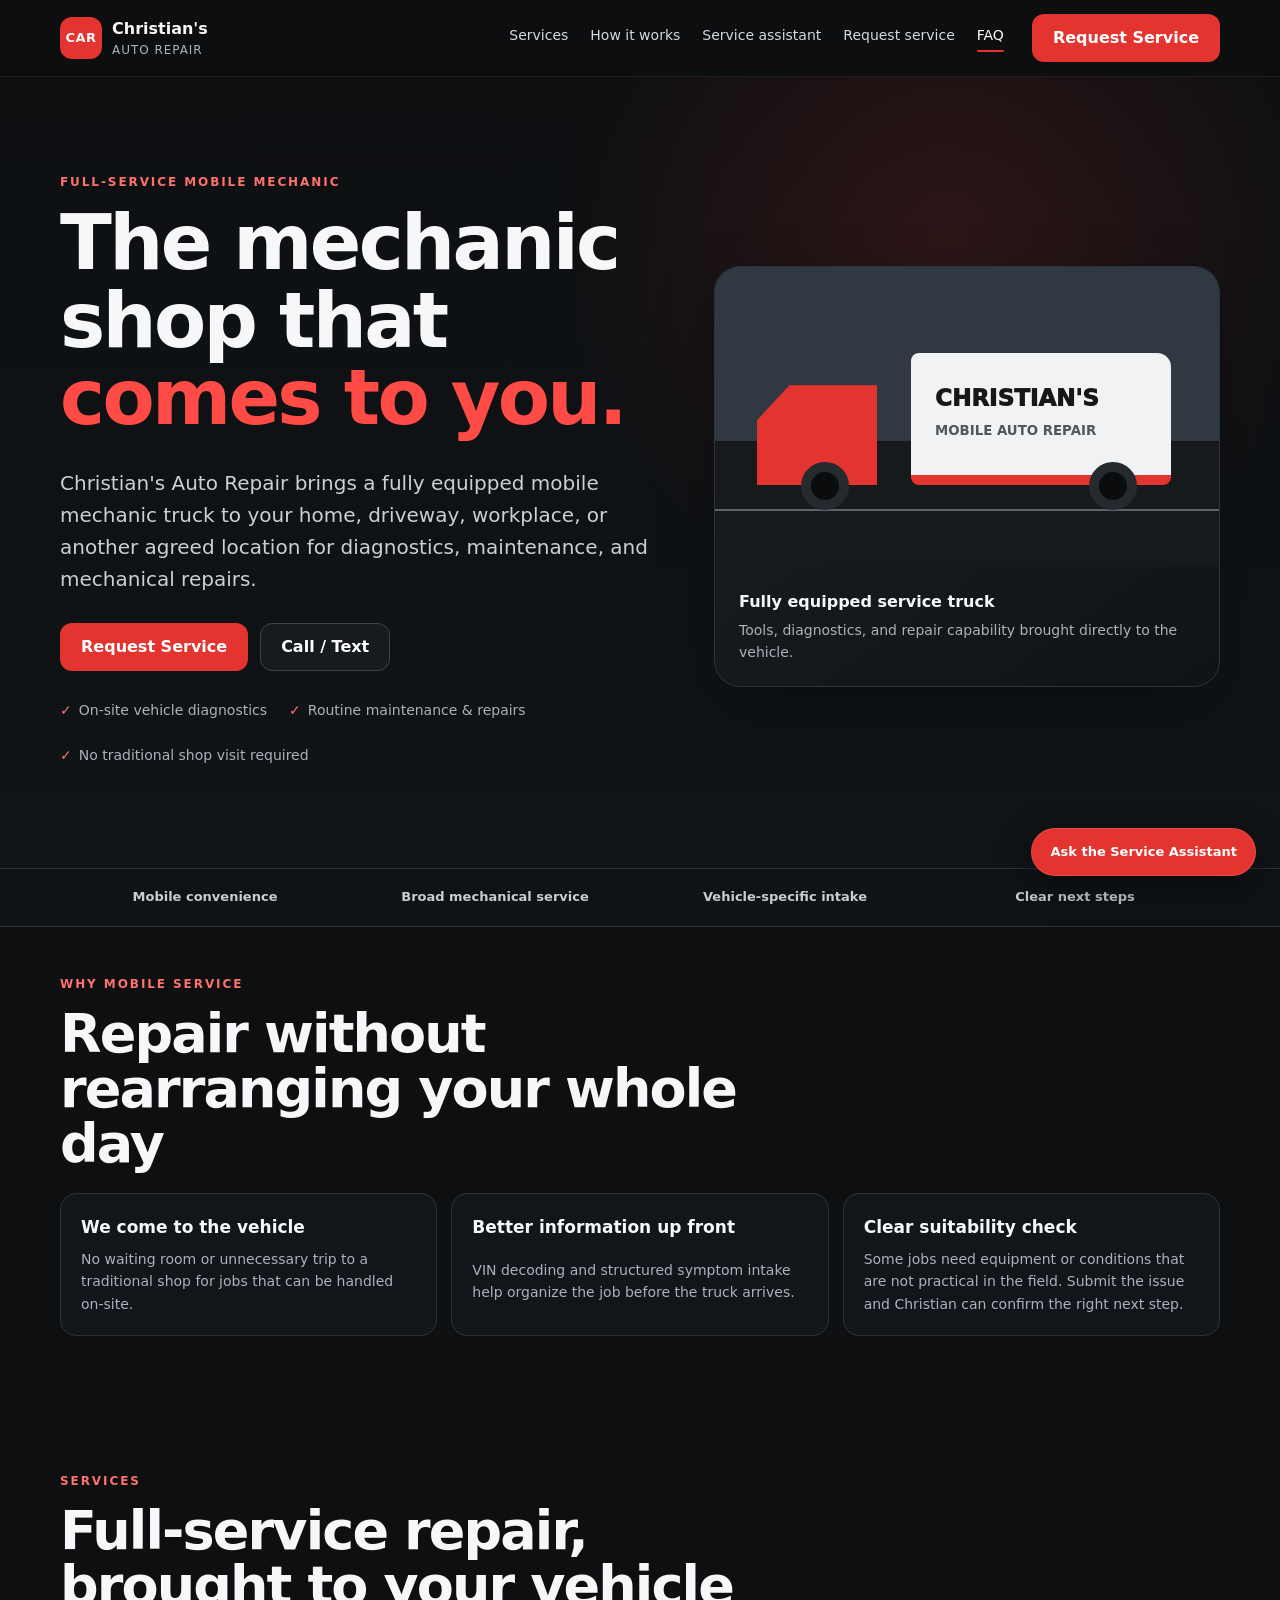
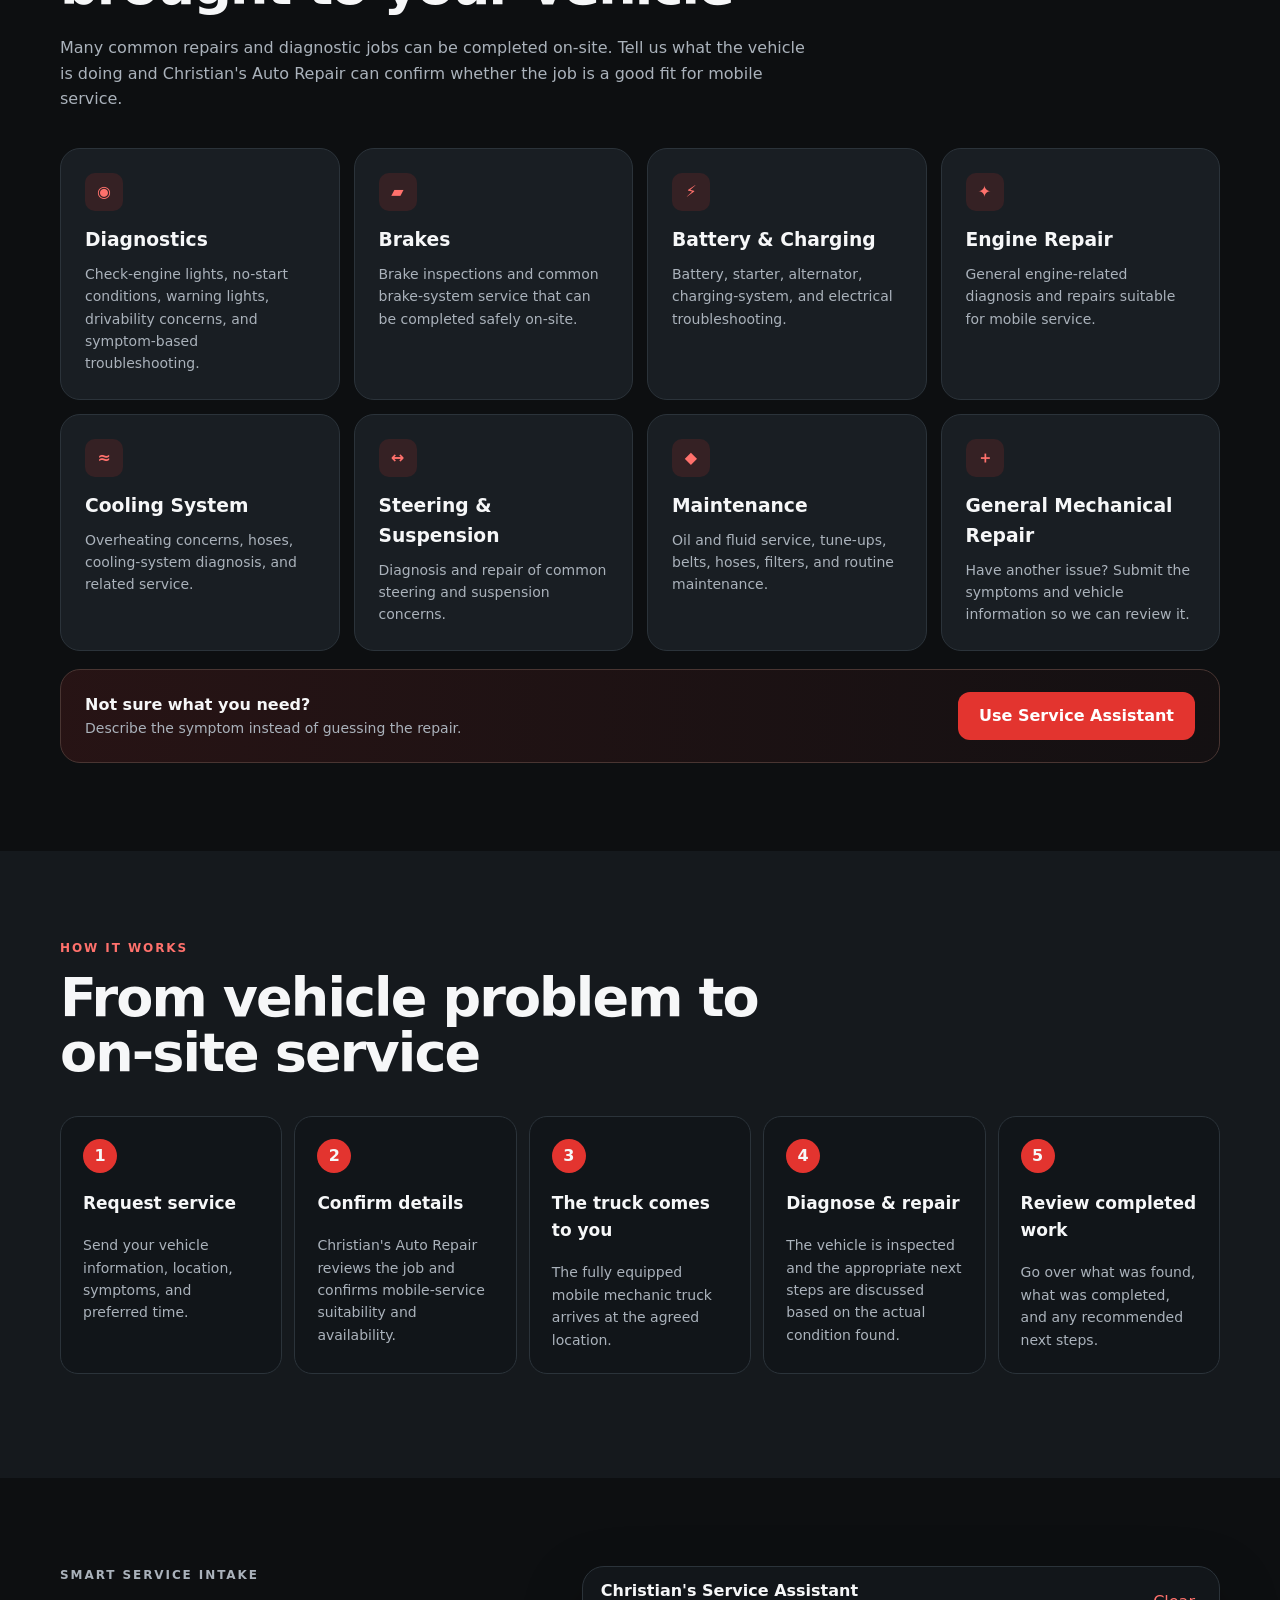
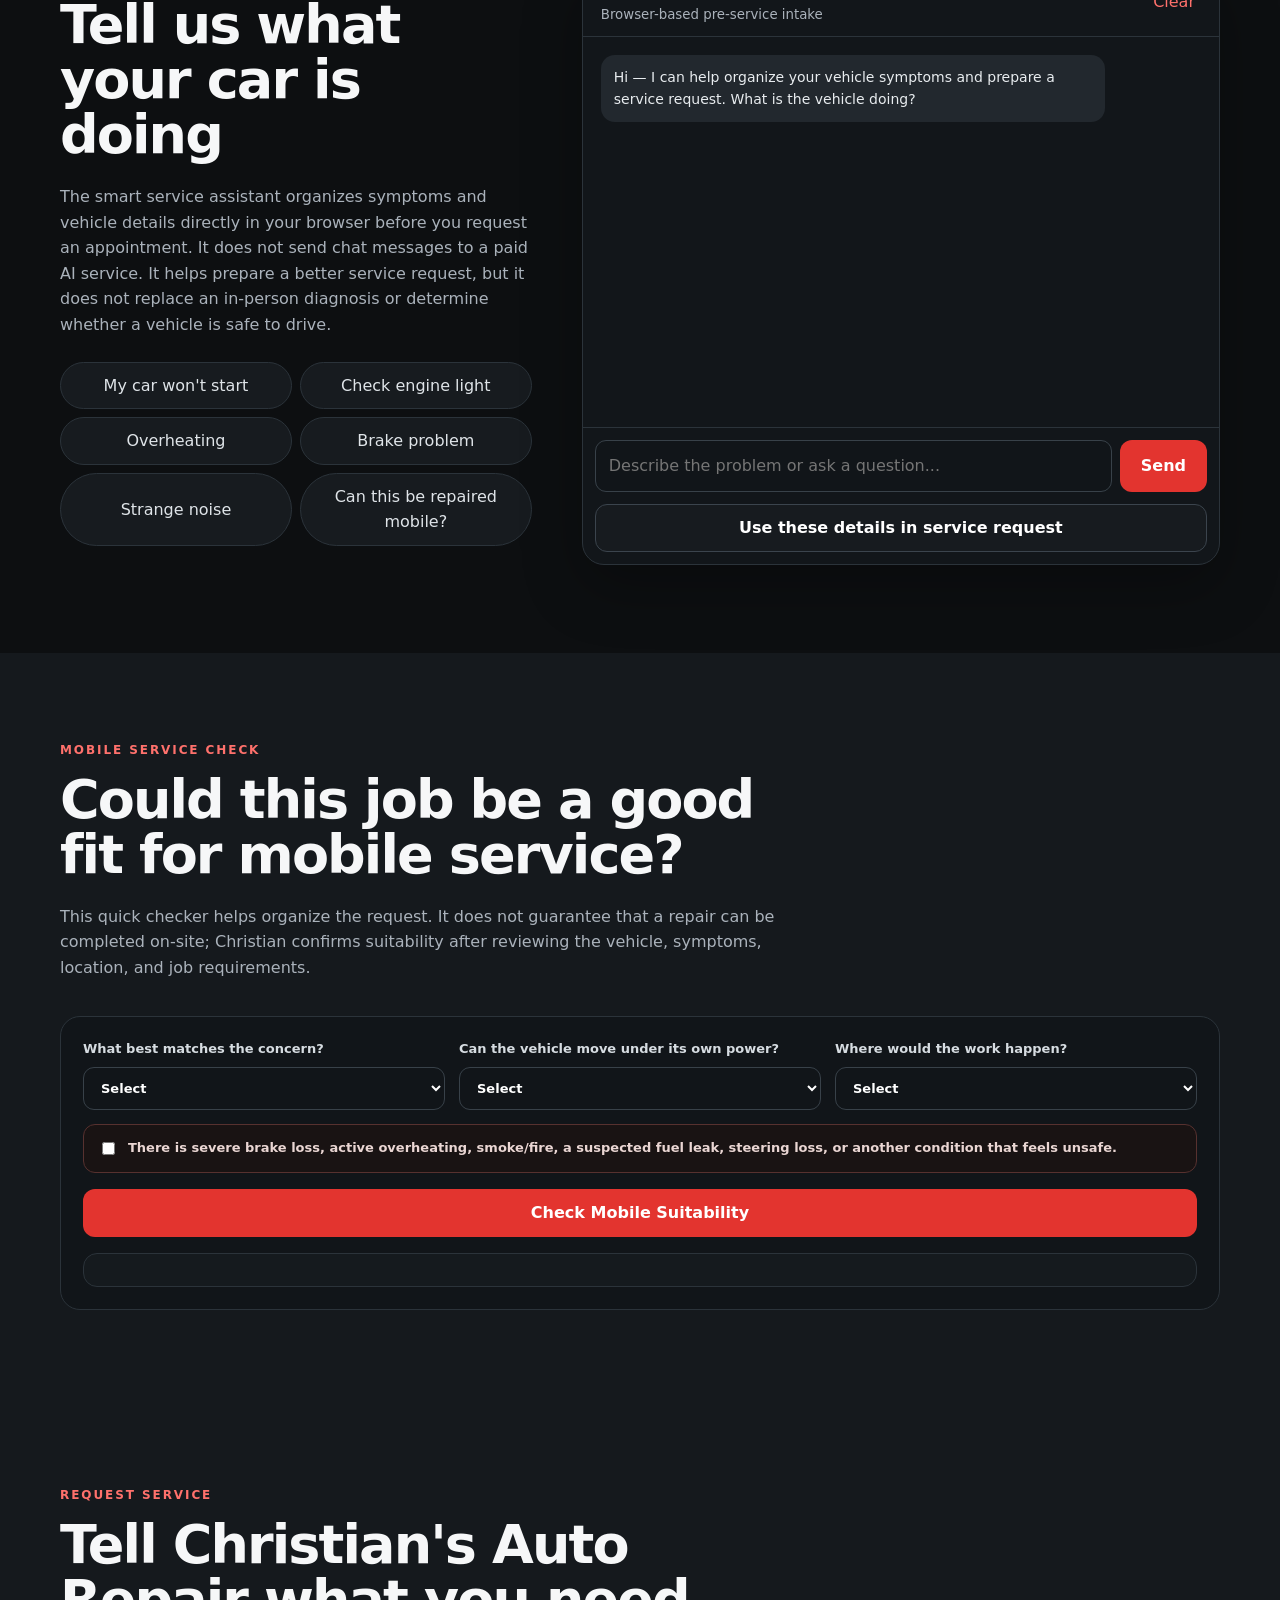
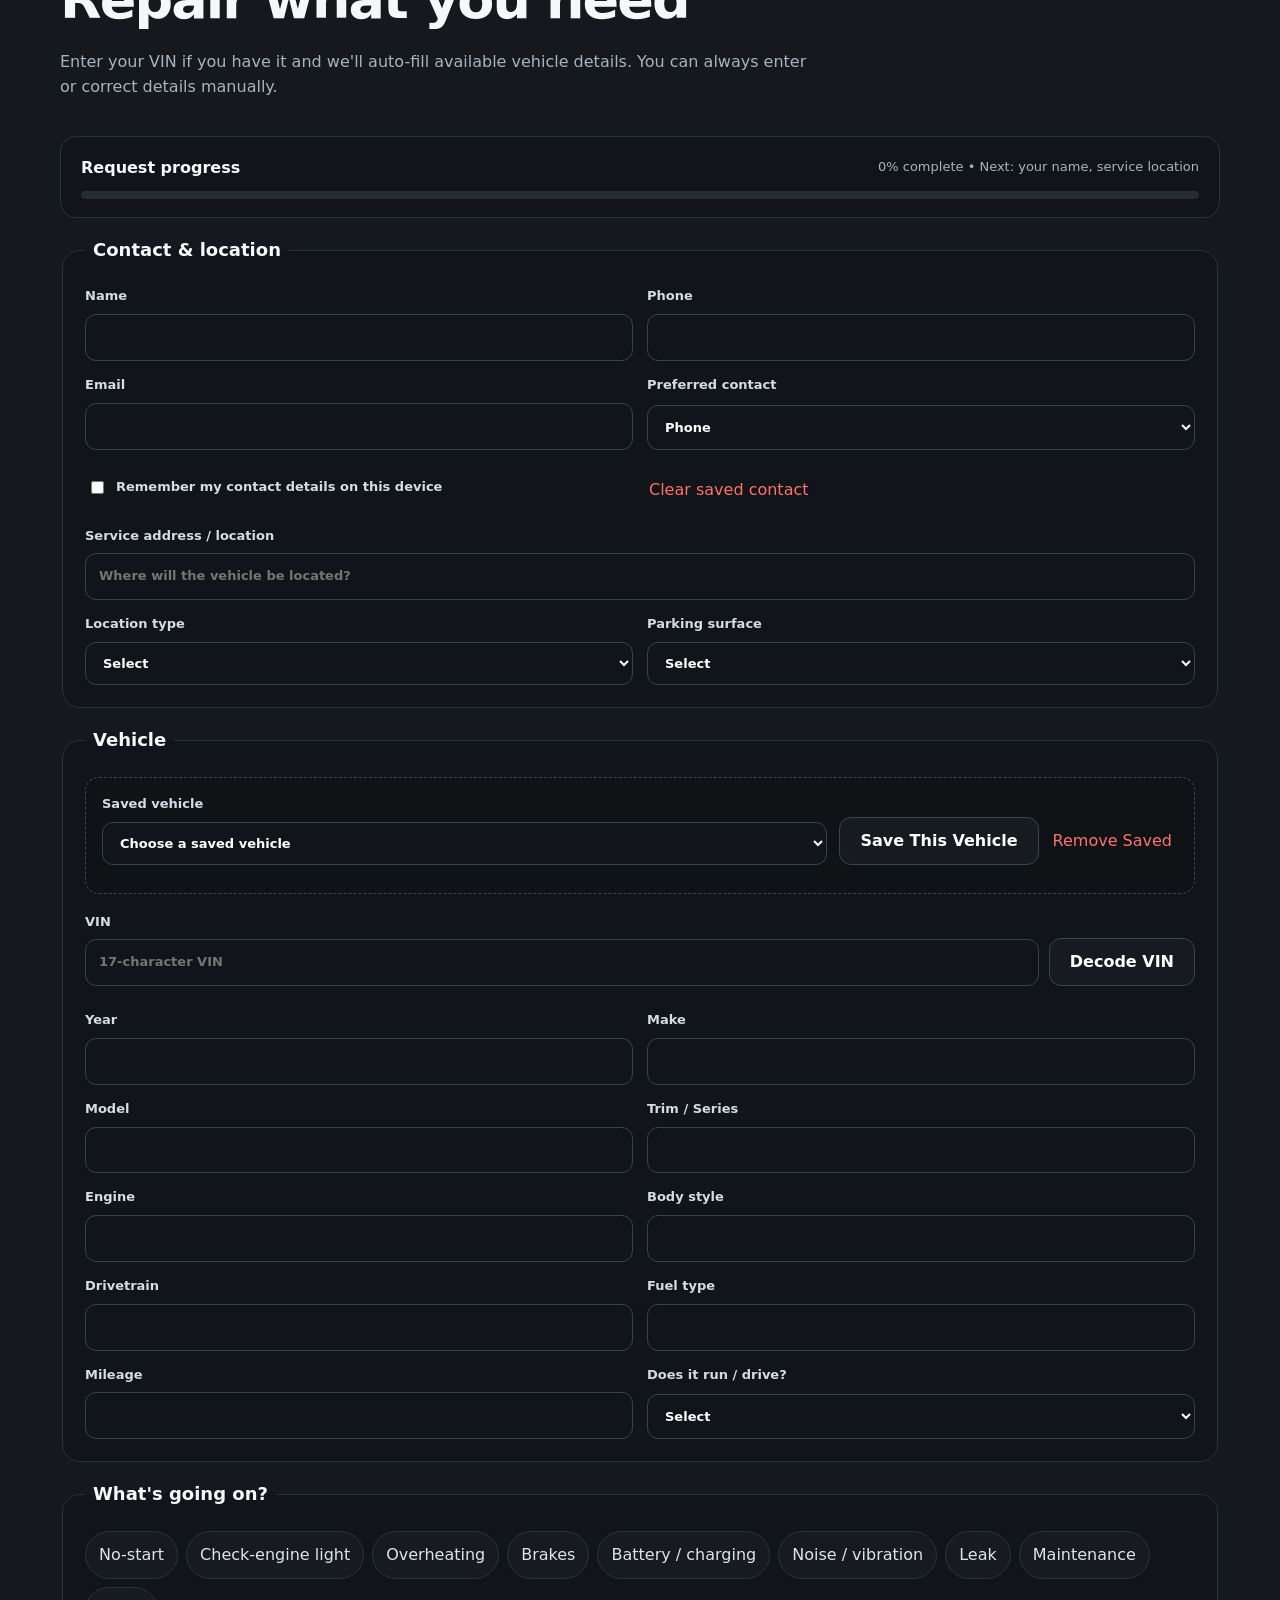
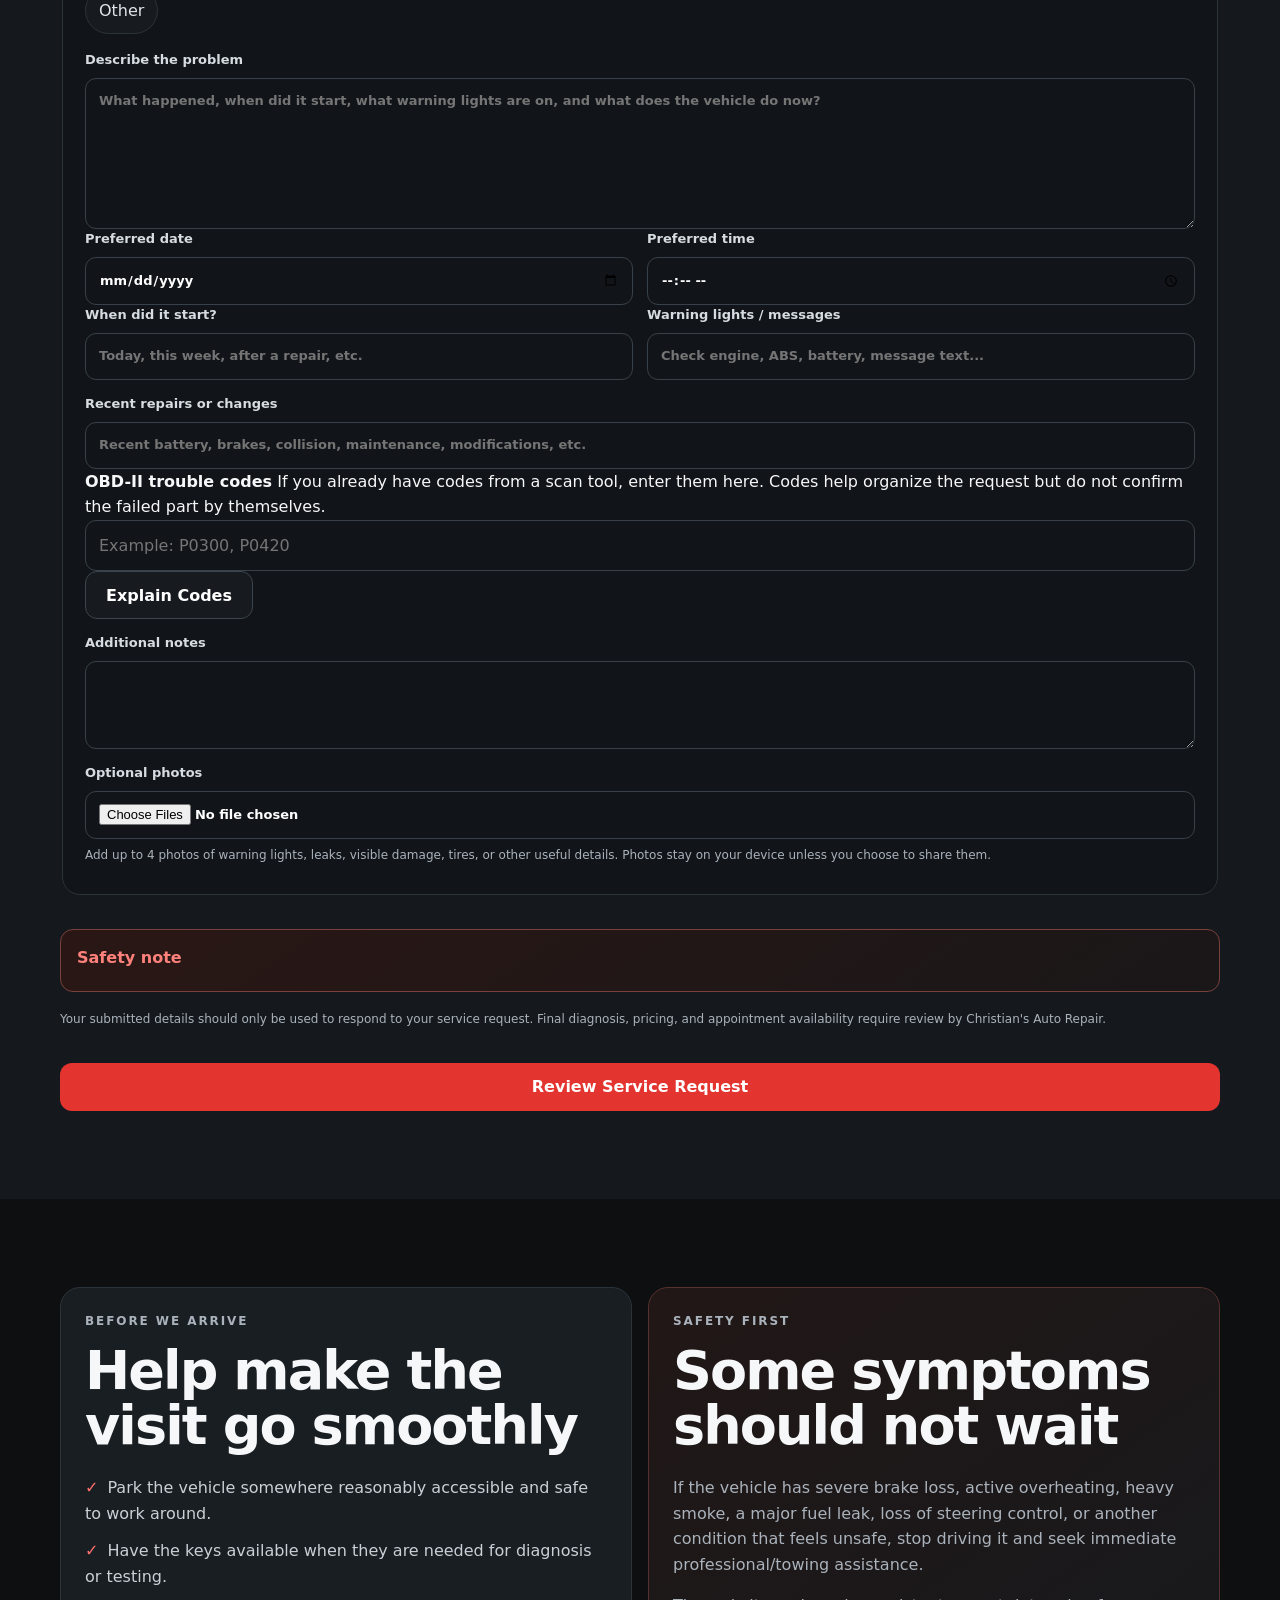
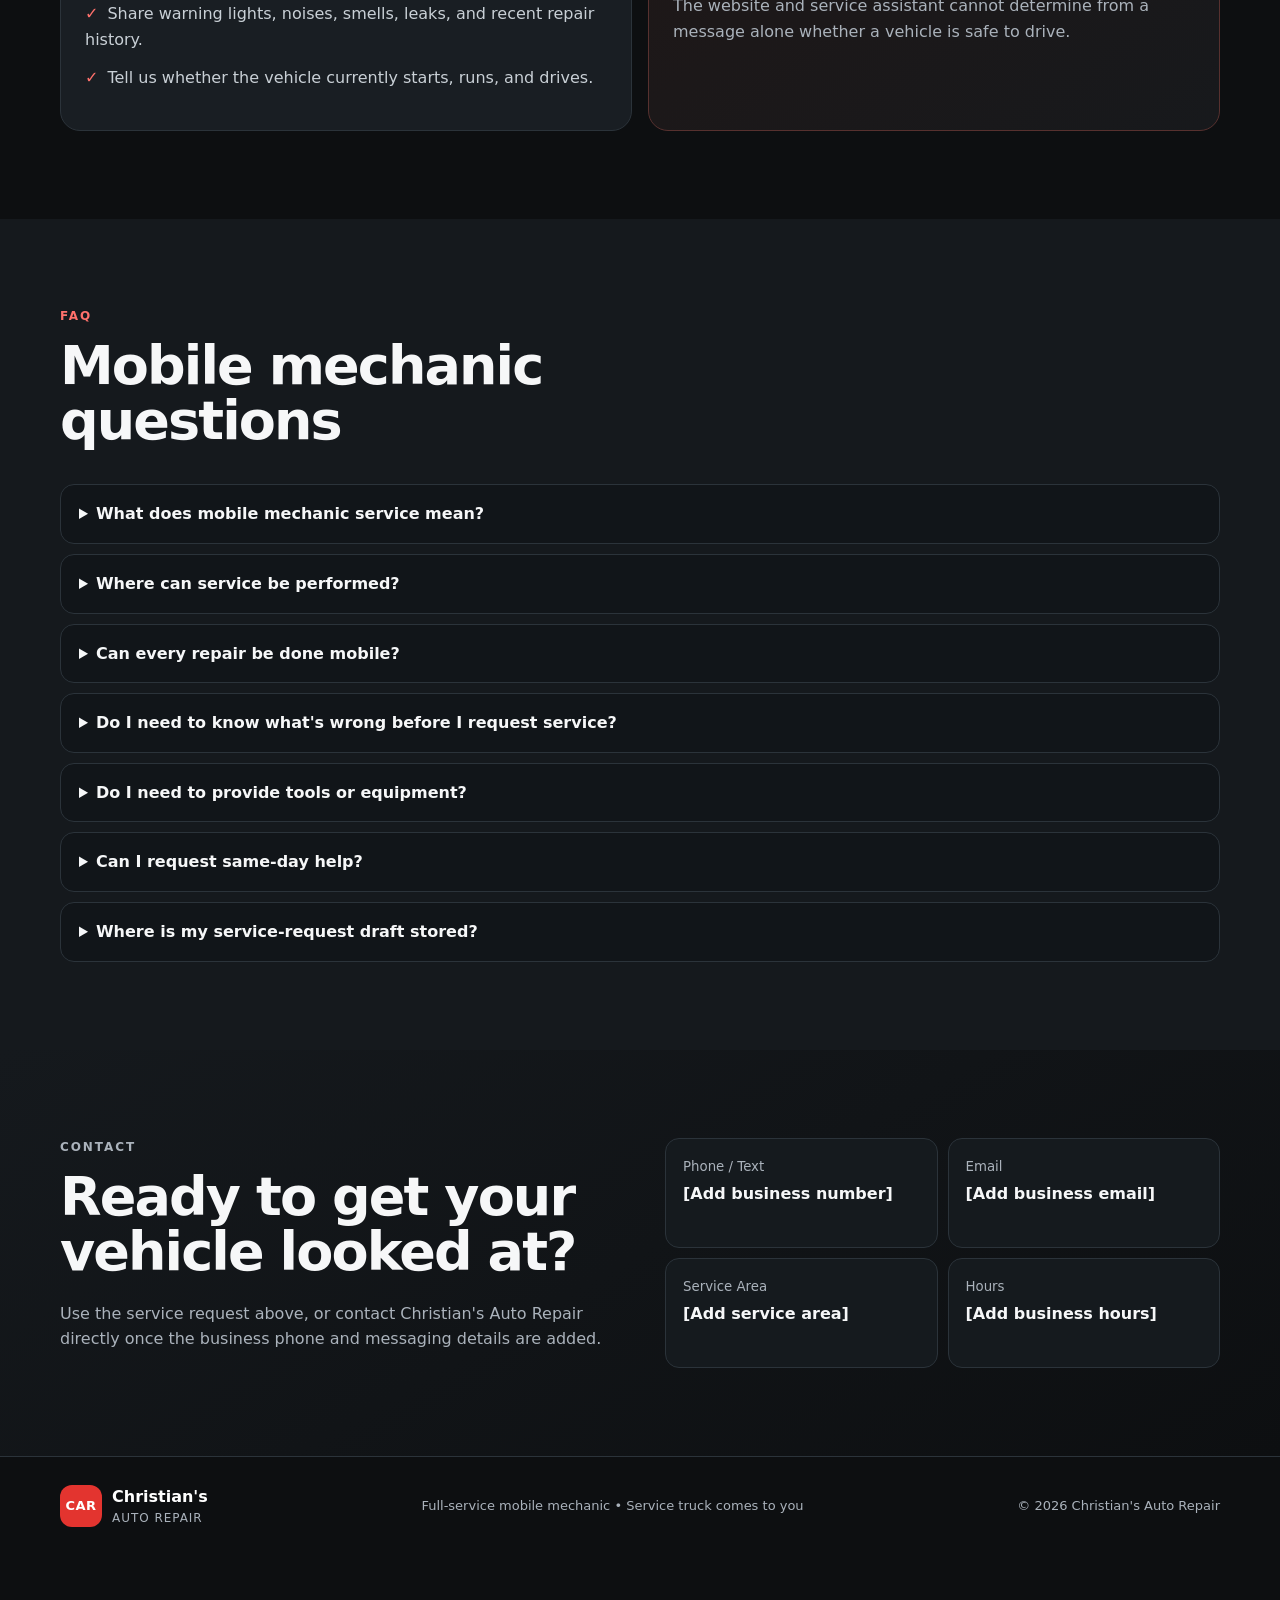
==== index.html @ dc5b9c9c "Add local OBD-II trouble-code intake helper" ====
<!doctype html>
<html lang="en">
<head>
  <meta charset="utf-8" />
  <meta name="viewport" content="width=device-width,initial-scale=1" />
  <title>Christian's Auto Repair | Full-Service Mobile Mechanic</title>
  <meta name="description" content="Christian's Auto Repair is a full-service mobile mechanic. A fully equipped service truck comes to your home, driveway, workplace, or another agreed location for diagnostics, maintenance, and repairs." />
  <meta name="theme-color" content="#111315" />
  <meta name="robots" content="index,follow,max-image-preview:large" />
  <link rel="canonical" href="https://zdaman3030.github.io/Car/" />
  <link rel="icon" href="./favicon.svg" type="image/svg+xml" />
  <link rel="manifest" href="./manifest.webmanifest" />
  <meta property="og:title" content="Christian's Auto Repair | Mobile Mechanic" />
  <meta property="og:description" content="The mechanic shop that comes to you. Mobile diagnostics, maintenance, and repair from a fully equipped service truck." />
  <meta property="og:type" content="website" />
  <meta property="og:url" content="https://zdaman3030.github.io/Car/" />
  <meta name="twitter:card" content="summary" />
  <meta name="twitter:title" content="Christian's Auto Repair | Mobile Mechanic" />
  <meta name="twitter:description" content="Mobile diagnostics, maintenance, and repair from a service truck that comes to you." />
  <link rel="stylesheet" href="./styles.css" />
  <script type="application/ld+json">
  {
    "@context": "https://schema.org",
    "@type": "AutoRepair",
    "name": "Christian's Auto Repair",
    "description": "Full-service mobile mechanic offering on-site diagnostics, maintenance, and automotive repair from a fully equipped service truck."
  }
  </script>
  <script type="application/ld+json">
  {
    "@context": "https://schema.org",
    "@type": "FAQPage",
    "mainEntity": [
      {"@type":"Question","name":"What does mobile mechanic service mean?","acceptedAnswer":{"@type":"Answer","text":"Christian's Auto Repair brings a service truck to the vehicle and performs suitable diagnostics, maintenance, and repairs on-site instead of requiring a traditional shop visit."}},
      {"@type":"Question","name":"Where can service be performed?","acceptedAnswer":{"@type":"Answer","text":"At your home, driveway, workplace, or another agreed location where the vehicle can be accessed safely and legally. Final location suitability is confirmed before service."}},
      {"@type":"Question","name":"Can every repair be done mobile?","acceptedAnswer":{"@type":"Answer","text":"Many repairs can be handled on-site, but not every job is appropriate for field service. Send the vehicle details and symptoms so Christian's Auto Repair can review the job."}},
      {"@type":"Question","name":"Do I need to know what's wrong before I request service?","acceptedAnswer":{"@type":"Answer","text":"No. Describe what the vehicle is doing, including warning lights, noises, leaks, and whether it starts or drives. Diagnosis can begin from the symptoms."}}
    ]
  }
  </script>
</head>
<body>
  <noscript><div style="padding:12px 16px;background:#3b1614;color:#fff;text-align:center;font-family:system-ui">JavaScript is disabled. You can still browse services and contact information, but VIN decoding and the service assistant require JavaScript.</div></noscript>
  <a class="skip-link" href="#main">Skip to content</a>
  <div id="offlineNotice" class="offline-notice" role="status" hidden>You’re offline. The site and saved service draft still work, but VIN lookup and external links may be unavailable.</div>

  <header class="site-header">
    <div class="wrap nav-wrap">
      <a class="brand" href="#home" aria-label="Christian's Auto Repair home">
        <span class="brand-mark">CAR</span>
        <span><strong>Christian's</strong><small>Auto Repair</small></span>
      </a>
      <button class="menu-btn" id="menuBtn" aria-expanded="false" aria-controls="siteNav">Menu</button>
      <nav id="siteNav" class="site-nav" aria-label="Primary navigation">
        <a href="#services">Services</a>
        <a href="#how">How it works</a>
        <a href="#assistant">Service assistant</a>
        <a href="#request">Request service</a>
        <a href="#faq">FAQ</a>
      </nav>
      <a class="btn btn-primary desktop-cta" href="#request">Request Service</a>
    </div>
  </header>

  <main id="main">
    <section id="home" class="hero section">
      <div class="wrap hero-grid">
        <div>
          <p class="eyebrow">FULL-SERVICE MOBILE MECHANIC</p>
          <h1>The mechanic shop that <span>comes to you.</span></h1>
          <p class="lead">Christian's Auto Repair brings a fully equipped mobile mechanic truck to your home, driveway, workplace, or another agreed location for diagnostics, maintenance, and mechanical repairs.</p>
          <div class="cta-row">
            <a class="btn btn-primary" href="#request">Request Service</a>
            <a class="btn btn-ghost contact-placeholder" href="#contact">Call / Text</a>
          </div>
          <ul class="hero-points" aria-label="Key benefits">
            <li>On-site vehicle diagnostics</li>
            <li>Routine maintenance & repairs</li>
            <li>No traditional shop visit required</li>
          </ul>
        </div>
        <div class="truck-card" role="img" aria-label="Illustration of a professional mobile mechanic service truck">
          <div class="truck-art">
            <div class="truck-cab"></div>
            <div class="truck-box"><span>CHRISTIAN'S</span><small>MOBILE AUTO REPAIR</small></div>
            <div class="wheel wheel-a"></div>
            <div class="wheel wheel-b"></div>
          </div>
          <div class="truck-card-copy">
            <strong>Fully equipped service truck</strong>
            <span>Tools, diagnostics, and repair capability brought directly to the vehicle.</span>
          </div>
        </div>
      </div>
    </section>

    <section class="trust-strip">
      <div class="wrap trust-grid">
        <span>Mobile convenience</span>
        <span>Broad mechanical service</span>
        <span>Vehicle-specific intake</span>
        <span>Clear next steps</span>
      </div>
    </section>

    <section id="why-mobile" class="section section-compact">
      <div class="wrap">
        <div class="section-head compact-head">
          <p class="eyebrow">WHY MOBILE SERVICE</p>
          <h2>Repair without rearranging your whole day</h2>
        </div>
        <div class="benefit-grid">
          <article class="mini-card"><strong>We come to the vehicle</strong><span>No waiting room or unnecessary trip to a traditional shop for jobs that can be handled on-site.</span></article>
          <article class="mini-card"><strong>Better information up front</strong><span>VIN decoding and structured symptom intake help organize the job before the truck arrives.</span></article>
          <article class="mini-card"><strong>Clear suitability check</strong><span>Some jobs need equipment or conditions that are not practical in the field. Submit the issue and Christian can confirm the right next step.</span></article>
        </div>
      </div>
    </section>

    <section id="services" class="section">
      <div class="wrap">
        <div class="section-head">
          <p class="eyebrow">SERVICES</p>
          <h2>Full-service repair, brought to your vehicle</h2>
          <p>Many common repairs and diagnostic jobs can be completed on-site. Tell us what the vehicle is doing and Christian's Auto Repair can confirm whether the job is a good fit for mobile service.</p>
        </div>
        <div class="cards services-grid">
          <article class="card"><span class="icon">◉</span><h3>Diagnostics</h3><p>Check-engine lights, no-start conditions, warning lights, drivability concerns, and symptom-based troubleshooting.</p></article>
          <article class="card"><span class="icon">▰</span><h3>Brakes</h3><p>Brake inspections and common brake-system service that can be completed safely on-site.</p></article>
          <article class="card"><span class="icon">⚡</span><h3>Battery & Charging</h3><p>Battery, starter, alternator, charging-system, and electrical troubleshooting.</p></article>
          <article class="card"><span class="icon">✦</span><h3>Engine Repair</h3><p>General engine-related diagnosis and repairs suitable for mobile service.</p></article>
          <article class="card"><span class="icon">≈</span><h3>Cooling System</h3><p>Overheating concerns, hoses, cooling-system diagnosis, and related service.</p></article>
          <article class="card"><span class="icon">↔</span><h3>Steering & Suspension</h3><p>Diagnosis and repair of common steering and suspension concerns.</p></article>
          <article class="card"><span class="icon">◆</span><h3>Maintenance</h3><p>Oil and fluid service, tune-ups, belts, hoses, filters, and routine maintenance.</p></article>
          <article class="card"><span class="icon">＋</span><h3>General Mechanical Repair</h3><p>Have another issue? Submit the symptoms and vehicle information so we can review it.</p></article>
        </div>
        <div class="callout">
          <div><strong>Not sure what you need?</strong><span>Describe the symptom instead of guessing the repair.</span></div>
          <a class="btn btn-primary" href="#assistant">Use Service Assistant</a>
        </div>
      </div>
    </section>

    <section id="how" class="section section-alt">
      <div class="wrap">
        <div class="section-head">
          <p class="eyebrow">HOW IT WORKS</p>
          <h2>From vehicle problem to on-site service</h2>
        </div>
        <ol class="timeline">
          <li><span>1</span><div><h3>Request service</h3><p>Send your vehicle information, location, symptoms, and preferred time.</p></div></li>
          <li><span>2</span><div><h3>Confirm details</h3><p>Christian's Auto Repair reviews the job and confirms mobile-service suitability and availability.</p></div></li>
          <li><span>3</span><div><h3>The truck comes to you</h3><p>The fully equipped mobile mechanic truck arrives at the agreed location.</p></div></li>
          <li><span>4</span><div><h3>Diagnose & repair</h3><p>The vehicle is inspected and the appropriate next steps are discussed based on the actual condition found.</p></div></li>
          <li><span>5</span><div><h3>Review completed work</h3><p>Go over what was found, what was completed, and any recommended next steps.</p></div></li>
        </ol>
      </div>
    </section>

    <section id="assistant" class="section">
      <div class="wrap assistant-grid">
        <div>
          <p class="eyebrow">SMART SERVICE INTAKE</p>
          <h2>Tell us what your car is doing</h2>
          <p>The smart service assistant organizes symptoms and vehicle details directly in your browser before you request an appointment. It does not send chat messages to a paid AI service. It helps prepare a better service request, but it does not replace an in-person diagnosis or determine whether a vehicle is safe to drive.</p>
          <div class="starter-grid" id="starterGrid">
            <button data-prompt="My car won't start">My car won't start</button>
            <button data-prompt="My check engine light is on">Check engine light</button>
            <button data-prompt="My car is overheating">Overheating</button>
            <button data-prompt="I have a brake problem">Brake problem</button>
            <button data-prompt="I hear a strange noise">Strange noise</button>
            <button data-prompt="Can this repair be done mobile?">Can this be repaired mobile?</button>
          </div>
        </div>
        <div class="chat-card" aria-label="Service assistant">
          <div class="chat-head">
            <div><strong>Christian's Service Assistant</strong><small>Browser-based pre-service intake</small></div>
            <button id="clearChat" class="link-btn">Clear</button>
          </div>
          <div id="chatLog" class="chat-log" aria-live="polite"></div>
          <form id="chatForm" class="chat-form">
            <label class="sr-only" for="chatInput">Your question</label>
            <input id="chatInput" autocomplete="off" placeholder="Describe the problem or ask a question..." />
            <button class="btn btn-primary" type="submit">Send</button>
          </form>
          <div class="chat-actions">
            <button id="sendToRequest" class="btn btn-ghost" type="button">Use these details in service request</button>
          </div>
        </div>
      </div>
    </section>

    <section id="mobileCheck" class="section section-alt">
      <div class="wrap">
        <div class="section-head">
          <p class="eyebrow">MOBILE SERVICE CHECK</p>
          <h2>Could this job be a good fit for mobile service?</h2>
          <p>This quick checker helps organize the request. It does not guarantee that a repair can be completed on-site; Christian confirms suitability after reviewing the vehicle, symptoms, location, and job requirements.</p>
        </div>
        <div class="mobile-checker">
          <div class="checker-grid">
            <label>What best matches the concern?
              <select id="checkerCategory">
                <option value="">Select</option>
                <option>Diagnostics</option>
                <option>No-start</option>
                <option>Check-engine light</option>
                <option>Battery / charging</option>
                <option>Brakes</option>
                <option>Overheating</option>
                <option>Electrical</option>
                <option>Steering / suspension</option>
                <option>Maintenance</option>
                <option>Leak</option>
                <option>Noise / vibration</option>
                <option>Heating / A/C</option>
                <option>Exhaust</option>
                <option>Tire / wheel</option>
                <option>Other</option>
              </select>
            </label>
            <label>Can the vehicle move under its own power?
              <select id="checkerDrivability">
                <option value="">Select</option>
                <option>Runs and drives</option>
                <option>Runs but should not be driven</option>
                <option>Starts but does not drive</option>
                <option>Does not start</option>
                <option>Unsure</option>
              </select>
            </label>
            <label>Where would the work happen?
              <select id="checkerSurface">
                <option value="">Select</option>
                <option>Concrete</option>
                <option>Asphalt</option>
                <option>Gravel</option>
                <option>Other / unsure</option>
              </select>
            </label>
            <label class="checker-danger"><input id="checkerDanger" type="checkbox" /> There is severe brake loss, active overheating, smoke/fire, a suspected fuel leak, steering loss, or another condition that feels unsafe.</label>
          </div>
          <button id="runMobileCheck" class="btn btn-primary" type="button">Check Mobile Suitability</button>
          <div id="mobileCheckResult" class="checker-result" aria-live="polite" hidden></div>
        </div>
      </div>
    </section>

    <section id="request" class="section section-alt">
      <div class="wrap">
        <div class="section-head">
          <p class="eyebrow">REQUEST SERVICE</p>
          <h2>Tell Christian's Auto Repair what you need</h2>
          <p>Enter your VIN if you have it and we'll auto-fill available vehicle details. You can always enter or correct details manually.</p>
        </div>

        <div class="form-progress" aria-label="Service request completion">
          <div class="form-progress-copy"><strong>Request progress</strong><span id="formProgressText">Start with your contact and vehicle details.</span></div>
          <div class="progress-track" aria-hidden="true"><span id="formProgressBar"></span></div>
        </div>
        <form id="serviceForm" class="service-form" novalidate>
          <fieldset>
            <legend>Contact & location</legend>
            <div class="form-grid">
              <label>Name <input name="name" required autocomplete="name" /></label>
              <label>Phone <input name="phone" type="tel" autocomplete="tel" /></label>
              <label>Email <input name="email" type="email" autocomplete="email" /></label>
              <label>Preferred contact
                <select name="contactPreference"><option>Phone</option><option>Text</option><option>Email</option></select>
              </label>
              <label class="remember-row"><input id="rememberContact" type="checkbox" /> Remember my contact details on this device</label>
              <button id="clearSavedContact" class="link-btn saved-contact-clear" type="button">Clear saved contact</button>
              <label class="full">Service address / location <input name="location" required autocomplete="street-address" placeholder="Where will the vehicle be located?" /></label>
              <label>Location type
                <select name="locationType">
                  <option value="">Select</option>
                  <option>Home / driveway</option>
                  <option>Workplace / private lot</option>
                  <option>Private parking area</option>
                  <option>Other agreed location</option>
                </select>
              </label>
              <label>Parking surface
                <select name="parkingSurface">
                  <option value="">Select</option>
                  <option>Concrete</option>
                  <option>Asphalt</option>
                  <option>Gravel</option>
                  <option>Other / unsure</option>
                </select>
              </label>
            </div>
          </fieldset>

          <fieldset>
            <legend>Vehicle</legend>
            <div class="saved-vehicle-bar">
              <label>Saved vehicle
                <select id="savedVehicleSelect"><option value="">Choose a saved vehicle</option></select>
              </label>
              <div class="saved-vehicle-actions">
                <button id="saveVehicle" class="btn btn-ghost" type="button">Save This Vehicle</button>
                <button id="removeVehicle" class="link-btn" type="button">Remove Saved</button>
              </div>
              <span id="savedVehicleStatus" class="status" aria-live="polite"></span>
            </div>
            <div class="vin-row">
              <label>VIN <input id="vin" name="vin" maxlength="17" autocapitalize="characters" placeholder="17-character VIN" /></label>
              <button id="decodeVin" class="btn btn-ghost" type="button">Decode VIN</button>
              <span id="vinStatus" class="status" aria-live="polite"></span>
            </div>
            <div class="form-grid">
              <label>Year <input id="year" name="year" inputmode="numeric" /></label>
              <label>Make <input id="make" name="make" /></label>
              <label>Model <input id="model" name="model" /></label>
              <label>Trim / Series <input id="trim" name="trim" /></label>
              <label>Engine <input id="engine" name="engine" /></label>
              <label>Body style <input id="body" name="body" /></label>
              <label>Drivetrain <input id="drive" name="drive" /></label>
              <label>Fuel type <input id="fuel" name="fuel" /></label>
              <label>Mileage <input name="mileage" inputmode="numeric" /></label>
              <label>Does it run / drive?
                <select name="drivability"><option value="">Select</option><option>Runs and drives</option><option>Runs but should not be driven</option><option>Starts but does not drive</option><option>Does not start</option><option>Unsure</option></select>
              </label>
            </div>
          </fieldset>

          <fieldset>
            <legend>What's going on?</legend>
            <div class="issue-chips" id="issueChips">
              <button type="button" data-issue="No-start">No-start</button>
              <button type="button" data-issue="Check-engine light">Check-engine light</button>
              <button type="button" data-issue="Overheating">Overheating</button>
              <button type="button" data-issue="Brake issue">Brakes</button>
              <button type="button" data-issue="Battery / charging">Battery / charging</button>
              <button type="button" data-issue="Noise / vibration">Noise / vibration</button>
              <button type="button" data-issue="Leak">Leak</button>
              <button type="button" data-issue="Maintenance">Maintenance</button>
              <button type="button" data-issue="Other">Other</button>
            </div>
            <input id="issueCategory" name="issueCategory" type="hidden" />
            <label class="block">Describe the problem
              <textarea id="problem" name="problem" required rows="6" placeholder="What happened, when did it start, what warning lights are on, and what does the vehicle do now?"></textarea>
            </label>
            <div class="form-grid">
              <label>Preferred date <input name="preferredDate" type="date" /></label>
              <label>Preferred time <input name="preferredTime" type="time" /></label>
            </div>
            <div class="form-grid">
              <label>When did it start? <input name="symptomStarted" placeholder="Today, this week, after a repair, etc." /></label>
              <label>Warning lights / messages <input name="warningLights" placeholder="Check engine, ABS, battery, message text..." /></label>
              <label class="full">Recent repairs or changes <input name="recentRepairs" placeholder="Recent battery, brakes, collision, maintenance, modifications, etc." /></label>
            </div>
            <div class="dtc-helper">
              <div>
                <strong>OBD-II trouble codes</strong>
                <span>If you already have codes from a scan tool, enter them here. Codes help organize the request but do not confirm the failed part by themselves.</span>
              </div>
              <div class="dtc-row">
                <label class="sr-only" for="dtcInput">OBD-II trouble codes</label>
                <input id="dtcInput" placeholder="Example: P0300, P0420" autocapitalize="characters" />
                <button id="analyzeDtc" class="btn btn-ghost" type="button">Explain Codes</button>
              </div>
              <div id="dtcResults" class="dtc-results" aria-live="polite"></div>
              <input id="dtcCodes" name="dtcCodes" type="hidden" />
            </div>
            <label class="block">Additional notes <textarea name="notes" rows="3"></textarea></label>
            <label class="block">Optional photos
              <input id="photos" name="photos" type="file" accept="image/*" multiple />
              <span class="field-help">Add up to 4 photos of warning lights, leaks, visible damage, tires, or other useful details. Photos stay on your device unless you choose to share them.</span>
              <span id="photoList" class="status" aria-live="polite"></span>
            </label>
          </fieldset>

          <div id="safetyAlert" class="safety-alert" role="alert" hidden>
            <strong>Safety note</strong>
            <span id="safetyAlertText"></span>
          </div>
          <div class="privacy-note">Your submitted details should only be used to respond to your service request. Final diagnosis, pricing, and appointment availability require review by Christian's Auto Repair.</div>
          <button class="btn btn-primary btn-wide" type="submit">Review Service Request</button>
        </form>

        <div id="requestReview" class="review-card" hidden>
          <div class="review-head"><div><p class="eyebrow">READY TO SEND</p><h3>Review your service request</h3><p class="request-ref">Reference: <strong id="requestRef">—</strong></p></div><button id="editRequest" class="link-btn">Edit</button></div>
          <pre id="requestSummary"></pre>
          <div class="cta-row">
            <button id="copyRequest" class="btn btn-primary" type="button">Copy Request Summary</button>
            <button id="shareRequest" class="btn btn-ghost" type="button">Share Request</button>
            <button id="printRequest" class="btn btn-ghost" type="button">Print / Save PDF</button>
            <button id="downloadRequest" class="btn btn-ghost" type="button">Download Request</button>
            <a id="textRequest" class="btn btn-ghost" href="#contact" hidden>Text Request</a>
            <a id="emailRequest" class="btn btn-ghost" href="#contact" hidden>Email Request</a>
            <a class="btn btn-ghost contact-placeholder" href="#contact">Call / Text</a>
          </div>
          <p class="fine-print">Your request is saved only in this browser as a draft so you can return without retyping it. <button id="clearDraft" class="link-btn" type="button">Clear saved draft</button> Online direct submission will be connected once the business phone/email or preferred booking destination is provided.</p>
        </div>
      </div>
    </section>

    <section class="section">
      <div class="wrap two-col">
        <div class="panel">
          <p class="eyebrow">BEFORE WE ARRIVE</p>
          <h2>Help make the visit go smoothly</h2>
          <ul class="checklist">
            <li>Park the vehicle somewhere reasonably accessible and safe to work around.</li>
            <li>Have the keys available when they are needed for diagnosis or testing.</li>
            <li>Share warning lights, noises, smells, leaks, and recent repair history.</li>
            <li>Tell us whether the vehicle currently starts, runs, and drives.</li>
          </ul>
        </div>
        <div class="panel danger-panel">
          <p class="eyebrow">SAFETY FIRST</p>
          <h2>Some symptoms should not wait</h2>
          <p>If the vehicle has severe brake loss, active overheating, heavy smoke, a major fuel leak, loss of steering control, or another condition that feels unsafe, stop driving it and seek immediate professional/towing assistance.</p>
          <p>The website and service assistant cannot determine from a message alone whether a vehicle is safe to drive.</p>
        </div>
      </div>
    </section>

    <section id="faq" class="section section-alt">
      <div class="wrap">
        <div class="section-head"><p class="eyebrow">FAQ</p><h2>Mobile mechanic questions</h2></div>
        <div class="faq-list">
          <details><summary>What does mobile mechanic service mean?</summary><p>Christian's Auto Repair brings a service truck to the vehicle and performs suitable diagnostics, maintenance, and repairs on-site instead of requiring a traditional shop visit.</p></details>
          <details><summary>Where can service be performed?</summary><p>At your home, driveway, workplace, or another agreed location where the vehicle can be accessed safely and legally. Final location suitability is confirmed before service.</p></details>
          <details><summary>Can every repair be done mobile?</summary><p>Many repairs can be handled on-site, but not every job is appropriate for field service. Send the vehicle details and symptoms so Christian's Auto Repair can review the job.</p></details>
          <details><summary>Do I need to know what's wrong before I request service?</summary><p>No. Describe what the vehicle is doing, including warning lights, noises, leaks, and whether it starts or drives. Diagnosis can begin from the symptoms.</p></details>
          <details><summary>Do I need to provide tools or equipment?</summary><p>Do not assume you need to provide anything beyond access to the vehicle unless Christian's Auto Repair asks for something specific when confirming the appointment.</p></details>
          <details><summary>Can I request same-day help?</summary><p>You can ask about urgent or same-day availability. Availability must be confirmed directly and is not guaranteed by the website.</p></details>
          <details><summary>Where is my service-request draft stored?</summary><p>Until direct form delivery is connected, the request draft is stored only in your current browser so you can review or copy it without retyping. You can clear the saved draft at any time.</p></details>
        </div>
      </div>
    </section>

    <section id="contact" class="section contact-section">
      <div class="wrap contact-grid">
        <div>
          <p class="eyebrow">CONTACT</p>
          <h2>Ready to get your vehicle looked at?</h2>
          <p>Use the service request above, or contact Christian's Auto Repair directly once the business phone and messaging details are added.</p>
        </div>
        <div class="contact-card">
          <div><small>Phone / Text</small><strong data-config="phoneDisplay">[Add business number]</strong></div>
          <div><small>Email</small><strong data-config="emailDisplay">[Add business email]</strong></div>
          <div><small>Service Area</small><strong data-config="serviceArea">[Add service area]</strong></div>
          <div><small>Hours</small><strong data-config="hours">[Add business hours]</strong></div>
        </div>
      </div>
    </section>
  </main>

  <a class="chat-fab" href="#assistant" aria-label="Open service assistant">Ask the Service Assistant</a>

  <div class="mobile-bar" aria-label="Quick contact">
    <a class="contact-placeholder" href="#contact">Call</a>
    <a class="contact-placeholder" href="#contact">Text</a>
    <a href="#request">Request Service</a>
  </div>

  <footer>
    <div class="wrap footer-grid">
      <div class="brand footer-brand"><span class="brand-mark">CAR</span><span><strong>Christian's</strong><small>Auto Repair</small></span></div>
      <p>Full-service mobile mechanic • Service truck comes to you</p>
      <p>© <span id="yearNow"></span> Christian's Auto Repair</p>
      <button id="installSite" class="link-btn footer-install" type="button" hidden>Add to Home Screen</button>
    </div>
  </footer>

  <script src="./config.js"></script>
  <script src="./script.js"></script>
</body>
</html>
---- styles.css ----
:root{
  --bg:#0d0f11;--bg2:#15191d;--panel:#191e23;--panel2:#20262c;--text:#f6f7f8;--muted:#aab2bb;
  --red:#e3342f;--red2:#ff4b45;--line:#2b333a;--radius:20px;--shadow:0 22px 60px rgba(0,0,0,.28)
}
*{box-sizing:border-box}html{scroll-behavior:smooth}body{margin:0;background:var(--bg);color:var(--text);font:16px/1.6 system-ui,-apple-system,Segoe UI,Roboto,Arial,sans-serif}
a{color:inherit;text-decoration:none}button,input,select,textarea{font:inherit}.wrap{width:min(1160px,calc(100% - 36px));margin:auto}.section{padding:88px 0}.section-alt{background:var(--bg2)}
.skip-link{position:absolute;left:-999px}.skip-link:focus{left:16px;top:16px;background:#fff;color:#000;padding:10px 14px;z-index:999}
.site-header{position:sticky;top:0;z-index:100;background:rgba(13,15,17,.9);backdrop-filter:blur(14px);border-bottom:1px solid rgba(255,255,255,.06)}
.nav-wrap{height:76px;display:flex;align-items:center;gap:28px}.brand{display:flex;align-items:center;gap:10px;min-width:max-content}.brand-mark{display:grid;place-items:center;width:42px;height:42px;border-radius:12px;background:var(--red);font-weight:900;font-size:13px;letter-spacing:.04em}.brand strong,.brand small{display:block}.brand strong{font-size:16px}.brand small{color:var(--muted);font-size:12px;letter-spacing:.08em;text-transform:uppercase}
.site-nav{display:flex;gap:22px;margin-left:auto}.site-nav a{color:#d5d9dd;font-size:14px}.site-nav a:hover,.site-nav a:focus{color:#fff}.menu-btn{display:none;margin-left:auto}
.btn{display:inline-flex;align-items:center;justify-content:center;min-height:48px;padding:0 20px;border-radius:12px;border:1px solid transparent;font-weight:750;cursor:pointer}.btn-primary{background:var(--red);color:white}.btn-primary:hover,.btn-primary:focus{background:var(--red2)}.btn-ghost{border-color:#3b444d;background:#171b1f;color:#fff}.btn-ghost:hover,.btn-ghost:focus{border-color:#69747e}.btn-wide{width:100%;margin-top:16px}
.hero{padding-top:96px;background:radial-gradient(circle at 74% 20%,rgba(227,52,47,.15),transparent 34%),linear-gradient(180deg,#0d0f11,#111417)}.hero-grid{display:grid;grid-template-columns:1.08fr .92fr;gap:60px;align-items:center}.eyebrow{margin:0 0 12px;color:#ff716c;font-size:12px;font-weight:850;letter-spacing:.16em}.hero h1,.section-head h2,.assistant-grid h2,.panel h2,.contact-grid h2{margin:.1em 0 .4em;line-height:1.02;letter-spacing:-.035em}.hero h1{font-size:clamp(44px,6vw,76px)}.hero h1 span{color:var(--red2)}.lead{font-size:20px;color:#c9d0d6;max-width:680px}.cta-row{display:flex;gap:12px;flex-wrap:wrap;margin:28px 0}.hero-points{display:flex;gap:22px;flex-wrap:wrap;padding:0;list-style:none;color:var(--muted);font-size:14px}.hero-points li:before{content:"✓";color:#ff716c;margin-right:7px}
.truck-card{border:1px solid var(--line);border-radius:26px;background:linear-gradient(145deg,#1b2025,#101315);box-shadow:var(--shadow);overflow:hidden}.truck-art{height:300px;position:relative;background:linear-gradient(180deg,#303841 0 58%,#171a1d 58%);overflow:hidden}.truck-art:after{content:"";position:absolute;left:0;right:0;bottom:56px;height:2px;background:#59636c}.truck-box{position:absolute;right:48px;bottom:82px;width:260px;height:132px;border-radius:8px 14px 8px 8px;background:#f0f2f3;color:#151719;padding:27px 24px;border-bottom:10px solid var(--red)}.truck-box span{display:block;font-weight:950;font-size:23px}.truck-box small{font-weight:850;color:#50575d}.truck-cab{position:absolute;left:42px;bottom:82px;width:120px;height:100px;background:var(--red);clip-path:polygon(0 35%,27% 0,100% 0,100% 100%,0 100%)}.wheel{position:absolute;bottom:57px;width:48px;height:48px;border-radius:50%;background:#0b0c0d;border:10px solid #252a2e;z-index:2}.wheel-a{left:86px}.wheel-b{right:82px}.truck-card-copy{padding:22px 24px}.truck-card-copy strong,.truck-card-copy span{display:block}.truck-card-copy span{color:var(--muted);font-size:14px;margin-top:4px}
.trust-strip{border-block:1px solid var(--line);background:#101316}.trust-grid{display:grid;grid-template-columns:repeat(4,1fr);padding:18px 0;text-align:center;color:#c7cdd2;font-size:13px;font-weight:700}
.section-head{max-width:760px;margin-bottom:36px}.section-head h2,.assistant-grid h2,.panel h2,.contact-grid h2{font-size:clamp(34px,4.5vw,54px)}.section-head p:last-child,.assistant-grid>div>p,.panel p,.contact-grid p{color:var(--muted)}
.cards{display:grid}.services-grid{grid-template-columns:repeat(4,1fr);gap:14px}.card,.panel{background:var(--panel);border:1px solid var(--line);border-radius:var(--radius);padding:24px}.card h3{margin:14px 0 8px}.card p{margin:0;color:var(--muted);font-size:14px}.icon{display:grid;place-items:center;width:38px;height:38px;border-radius:10px;background:rgba(227,52,47,.14);color:#ff716c;font-weight:900}.callout{margin-top:18px;display:flex;align-items:center;justify-content:space-between;gap:20px;padding:22px 24px;border:1px solid #493532;background:linear-gradient(90deg,rgba(227,52,47,.12),rgba(227,52,47,.03));border-radius:var(--radius)}.callout strong,.callout span{display:block}.callout span{color:var(--muted);font-size:14px}
.timeline{list-style:none;padding:0;display:grid;grid-template-columns:repeat(5,1fr);gap:12px}.timeline li{background:#111519;border:1px solid var(--line);border-radius:18px;padding:22px}.timeline li>span{display:grid;place-items:center;width:34px;height:34px;border-radius:50%;background:var(--red);font-weight:900}.timeline h3{font-size:17px}.timeline p{color:var(--muted);font-size:14px;margin:0}
.assistant-grid{display:grid;grid-template-columns:.85fr 1.15fr;gap:50px;align-items:start}.starter-grid{display:grid;grid-template-columns:1fr 1fr;gap:8px;margin-top:24px}.starter-grid button,.issue-chips button{background:#171b1f;color:#dfe4e8;border:1px solid var(--line);border-radius:999px;padding:10px 13px;cursor:pointer}.starter-grid button:hover,.starter-grid button:focus,.issue-chips button:hover,.issue-chips button:focus,.issue-chips button.active{border-color:#e3342f;background:rgba(227,52,47,.1)}
.chat-card{border:1px solid var(--line);background:#12161a;border-radius:22px;overflow:hidden;box-shadow:var(--shadow)}.chat-head{height:70px;padding:0 18px;display:flex;justify-content:space-between;align-items:center;border-bottom:1px solid var(--line)}.chat-head strong,.chat-head small{display:block}.chat-head small{color:var(--muted)}.link-btn{border:0;background:none;color:#ff716c;cursor:pointer}.chat-log{height:390px;overflow:auto;padding:18px;display:flex;flex-direction:column;gap:10px}.msg{max-width:84%;padding:11px 13px;border-radius:14px;font-size:14px;white-space:pre-wrap}.msg.bot{align-self:flex-start;background:#22282e;color:#e8ecef}.msg.user{align-self:flex-end;background:var(--red);color:white}.chat-form{display:grid;grid-template-columns:1fr auto;gap:8px;border-top:1px solid var(--line);padding:12px}.chat-form input{min-width:0}.chat-actions{padding:0 12px 12px}.chat-actions .btn{width:100%}
input,select,textarea{width:100%;color:#fff;background:#111519;border:1px solid #384149;border-radius:11px;padding:12px 13px;outline:none}input:focus,select:focus,textarea:focus{border-color:#ff5b55;box-shadow:0 0 0 3px rgba(227,52,47,.15)}label{display:grid;gap:7px;font-size:13px;font-weight:700;color:#d6dce1}.service-form{display:grid;gap:18px}.service-form fieldset{border:1px solid var(--line);border-radius:18px;padding:22px;background:#111519}.service-form legend{padding:0 8px;font-weight:850;font-size:18px}.form-grid{display:grid;grid-template-columns:repeat(2,1fr);gap:14px}.full{grid-column:1/-1}.block{display:grid;margin-top:14px}.vin-row{display:grid;grid-template-columns:1fr auto;gap:10px;align-items:end;margin-bottom:14px}.vin-row .status{grid-column:1/-1;color:var(--muted);font-size:13px}.issue-chips{display:flex;gap:8px;flex-wrap:wrap;margin-bottom:16px}.privacy-note,.fine-print,.field-help{color:var(--muted);font-size:12px}.field-help{font-weight:500}.review-card{margin-top:18px;padding:24px;border:1px solid #52413f;border-radius:20px;background:#15191d}.review-head{display:flex;align-items:start;justify-content:space-between}.review-card pre{white-space:pre-wrap;background:#0e1113;border:1px solid var(--line);padding:16px;border-radius:12px;color:#dfe4e8;font:13px/1.6 ui-monospace,SFMono-Regular,Menlo,monospace}
.two-col{display:grid;grid-template-columns:1fr 1fr;gap:16px}.danger-panel{border-color:#57312f;background:linear-gradient(145deg,#211716,#17191c)}.checklist{padding-left:0;list-style:none}.checklist li{margin:12px 0;color:#c9d0d6}.checklist li:before{content:"✓";color:#ff716c;font-weight:900;margin-right:9px}.faq-list{display:grid;gap:10px}.faq-list details{border:1px solid var(--line);border-radius:14px;background:#111519;padding:16px 18px}.faq-list summary{cursor:pointer;font-weight:800}.faq-list p{color:var(--muted);margin-bottom:0}.contact-section{background:linear-gradient(150deg,#15191d,#0d0f11)}.contact-grid{display:grid;grid-template-columns:1fr 1fr;gap:50px}.contact-card{display:grid;grid-template-columns:1fr 1fr;gap:10px}.contact-card div{border:1px solid var(--line);border-radius:14px;background:#151a1e;padding:17px}.contact-card small,.contact-card strong{display:block}.contact-card small{color:var(--muted)}.contact-card strong{margin-top:4px}
footer{border-top:1px solid var(--line);padding:26px 0 84px}.chat-fab{position:fixed;right:24px;bottom:24px;z-index:110;display:inline-flex;align-items:center;justify-content:center;min-height:48px;padding:0 18px;border-radius:999px;background:var(--red);color:#fff;font-size:13px;font-weight:850;box-shadow:0 12px 36px rgba(0,0,0,.45);border:1px solid rgba(255,255,255,.12)}.chat-fab:hover,.chat-fab:focus{background:var(--red2);outline:none;box-shadow:0 0 0 3px rgba(227,52,47,.2),0 12px 36px rgba(0,0,0,.45)}.footer-grid{display:flex;align-items:center;justify-content:space-between;gap:20px;color:var(--muted);font-size:13px}.footer-brand{color:#fff}.mobile-bar{display:none}.sr-only{position:absolute;width:1px;height:1px;padding:0;margin:-1px;overflow:hidden;clip:rect(0,0,0,0);white-space:nowrap;border:0}
@media(max-width:960px){.services-grid{grid-template-columns:repeat(2,1fr)}.timeline{grid-template-columns:1fr 1fr}.hero-grid,.assistant-grid,.contact-grid{grid-template-columns:1fr}.truck-card{max-width:660px}.desktop-cta{display:none}.site-nav{display:none;position:absolute;left:18px;right:18px;top:68px;background:#14181c;border:1px solid var(--line);border-radius:16px;padding:14px;flex-direction:column}.site-nav.open{display:flex}.menu-btn{display:inline-flex;background:#171b1f;color:#fff;border:1px solid var(--line);border-radius:10px;padding:9px 12px}}
@media(max-width:700px){.chat-fab{display:none}.section{padding:64px 0}.wrap{width:min(100% - 26px,1160px)}.hero{padding-top:62px}.hero h1{font-size:44px}.lead{font-size:17px}.truck-art{height:240px}.truck-box{right:20px;width:210px;height:112px;padding:22px 18px}.truck-cab{left:20px}.wheel-a{left:54px}.wheel-b{right:52px}.trust-grid{grid-template-columns:1fr 1fr;gap:12px}.services-grid,.timeline,.two-col,.contact-card,.form-grid,.starter-grid{grid-template-columns:1fr}.vin-row{grid-template-columns:1fr}.callout,.footer-grid{align-items:flex-start;flex-direction:column}.full{grid-column:auto}.chat-log{height:330px}.mobile-bar{position:fixed;z-index:120;left:10px;right:10px;bottom:10px;display:grid;grid-template-columns:1fr 1fr 1.4fr;background:#111519;border:1px solid #343b42;box-shadow:0 14px 40px rgba(0,0,0,.5);border-radius:14px;overflow:hidden}.mobile-bar a{padding:12px 8px;text-align:center;font-size:12px;font-weight:850;border-right:1px solid var(--line)}.mobile-bar a:last-child{background:var(--red);border:0}footer{padding-bottom:96px}}
@media(prefers-reduced-motion:reduce){html{scroll-behavior:auto}*{animation:none!important;transition:none!important}}
.offline-notice{position:sticky;top:76px;z-index:95;padding:9px 16px;background:#6a4a12;color:#fff;text-align:center;font-size:13px;font-weight:750;border-bottom:1px solid rgba(255,255,255,.12)}
.section-compact{padding-top:48px;padding-bottom:48px}.compact-head{margin-bottom:20px}.benefit-grid{display:grid;grid-template-columns:repeat(3,1fr);gap:14px}.mini-card{display:grid;gap:7px;padding:20px;border:1px solid var(--line);border-radius:16px;background:#12161a}.mini-card strong{font-size:17px}.mini-card span{color:var(--muted);font-size:14px}
.site-nav a[aria-current="location"]{color:#fff}.site-nav a[aria-current="location"]:after{content:"";display:block;height:2px;margin-top:4px;border-radius:999px;background:var(--red)}
.form-progress{display:grid;gap:10px;margin-bottom:18px;padding:18px 20px;border:1px solid var(--line);border-radius:16px;background:#111519}.form-progress-copy{display:flex;justify-content:space-between;gap:14px;align-items:center}.form-progress-copy span{color:var(--muted);font-size:13px;text-align:right}.progress-track{height:8px;overflow:hidden;border-radius:999px;background:#252c32}.progress-track span{display:block;width:0;height:100%;border-radius:inherit;background:linear-gradient(90deg,var(--red),var(--red2));transition:width .2s ease}
.request-ref{margin:4px 0 0;color:var(--muted);font-size:12px}.request-ref strong{color:#fff;letter-spacing:.04em}.footer-install{font-size:12px}
input[aria-invalid="true"]{border-color:#ff716c;box-shadow:0 0 0 3px rgba(227,52,47,.12)}
@media(max-width:700px){.benefit-grid{grid-template-columns:1fr}.form-progress-copy{align-items:flex-start;flex-direction:column}.form-progress-copy span{text-align:left}.offline-notice{top:76px}}
@media print{
  body{background:#fff;color:#111}.site-header,.mobile-bar,.chat-fab,#serviceForm,.section:not(#request),footer,.review-head .link-btn,.review-card .cta-row,.fine-print{display:none!important}
  #request{display:block!important;background:#fff!important;padding:0}.wrap{width:100%;max-width:none}.review-card{display:block!important;border:0;background:#fff;color:#111;padding:0;margin:0}.review-card pre{border:0;background:#fff;color:#111;padding:0;font-size:12pt}.request-ref{color:#333}
}

.saved-vehicle-bar{display:grid;grid-template-columns:minmax(0,1fr) auto;gap:12px;align-items:end;margin-bottom:18px;padding:16px;border:1px dashed #3d464f;border-radius:14px;background:#0f1316}.saved-vehicle-actions{display:flex;gap:8px;align-items:center;flex-wrap:wrap}.saved-vehicle-bar>.status{grid-column:1/-1;color:var(--muted);font-size:12px}
.safety-alert{display:grid;gap:5px;margin-top:16px;padding:15px 16px;border:1px solid #7a403b;border-radius:13px;background:linear-gradient(145deg,#2a1715,#1a1718);color:#fff}.safety-alert strong{color:#ff817b}.safety-alert span{color:#e5d7d5;font-size:13px}
@media(max-width:700px){.saved-vehicle-bar{grid-template-columns:1fr}.saved-vehicle-actions{align-items:stretch;flex-direction:column}.saved-vehicle-actions .btn,.saved-vehicle-actions .link-btn{width:100%;min-height:44px}}

.mobile-checker{display:grid;gap:16px;padding:22px;border:1px solid var(--line);border-radius:var(--radius);background:#111519}.checker-grid{display:grid;grid-template-columns:repeat(3,1fr);gap:14px}.checker-danger{grid-column:1/-1;display:flex;align-items:flex-start;gap:10px;padding:13px 14px;border:1px solid #57312f;border-radius:12px;background:#191313;color:#ead6d3;font-weight:650}.checker-danger input{width:auto;margin-top:4px}.checker-result{display:grid;gap:7px;padding:16px;border-radius:14px;border:1px solid var(--line);background:#151a1e}.checker-result strong{font-size:17px}.checker-result span{color:var(--muted);font-size:14px}.checker-result.likely{border-color:#365b46;background:#121b16}.checker-result.likely strong{color:#a7e0bd}.checker-result.unsafe{border-color:#7a403b;background:#221514}.checker-result.unsafe strong{color:#ff817b}.checker-result.needs-review{border-color:#6d5b35;background:#1d1911}.checker-prefill{justify-self:start;padding:0;margin-top:2px}
.remember-row{display:flex;align-items:center;gap:9px;align-self:end;min-height:48px;padding:0 2px}.remember-row input{width:auto}.saved-contact-clear{align-self:end;justify-self:start;min-height:44px;padding:0 2px}
@media(max-width:800px){.checker-grid{grid-template-columns:1fr 1fr}}
@media(max-width:700px){.checker-grid{grid-template-columns:1fr}.remember-row,.saved-contact-clear{grid-column:auto}.mobile-checker{padding:18px}}
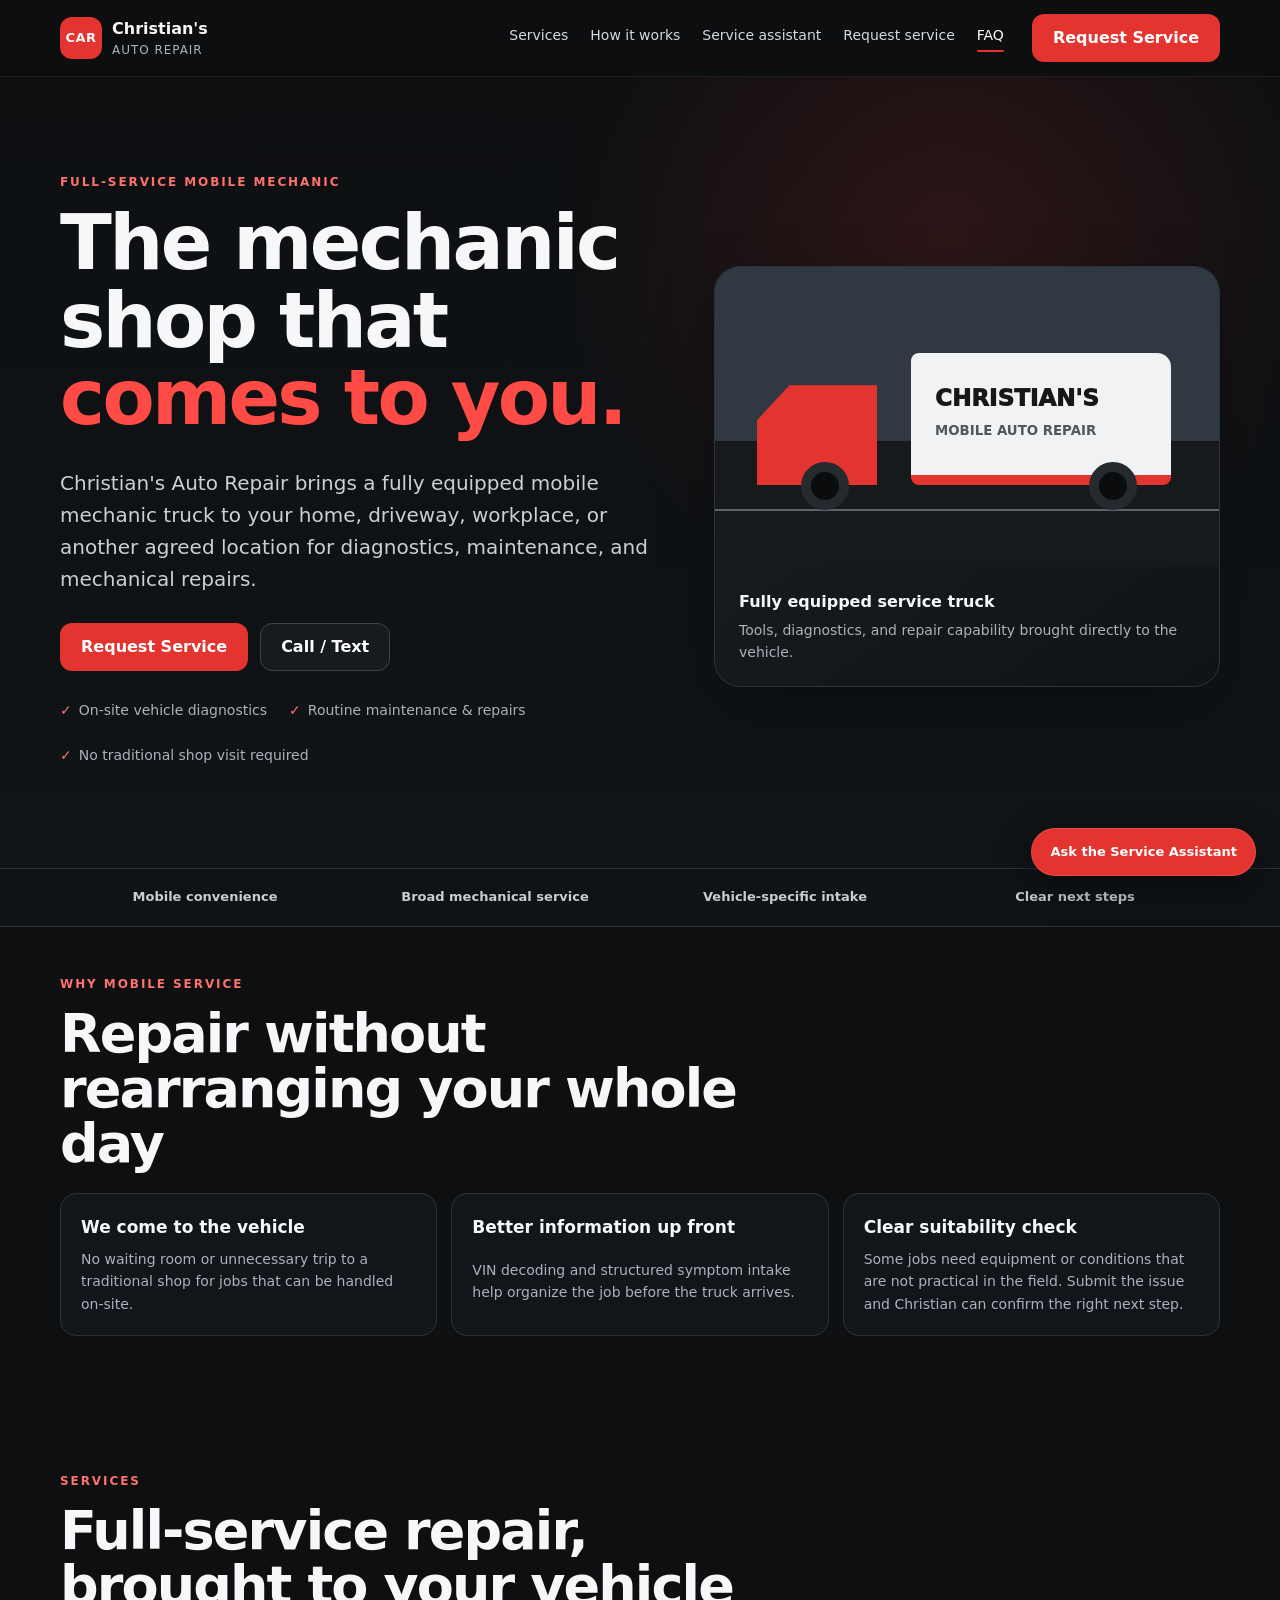
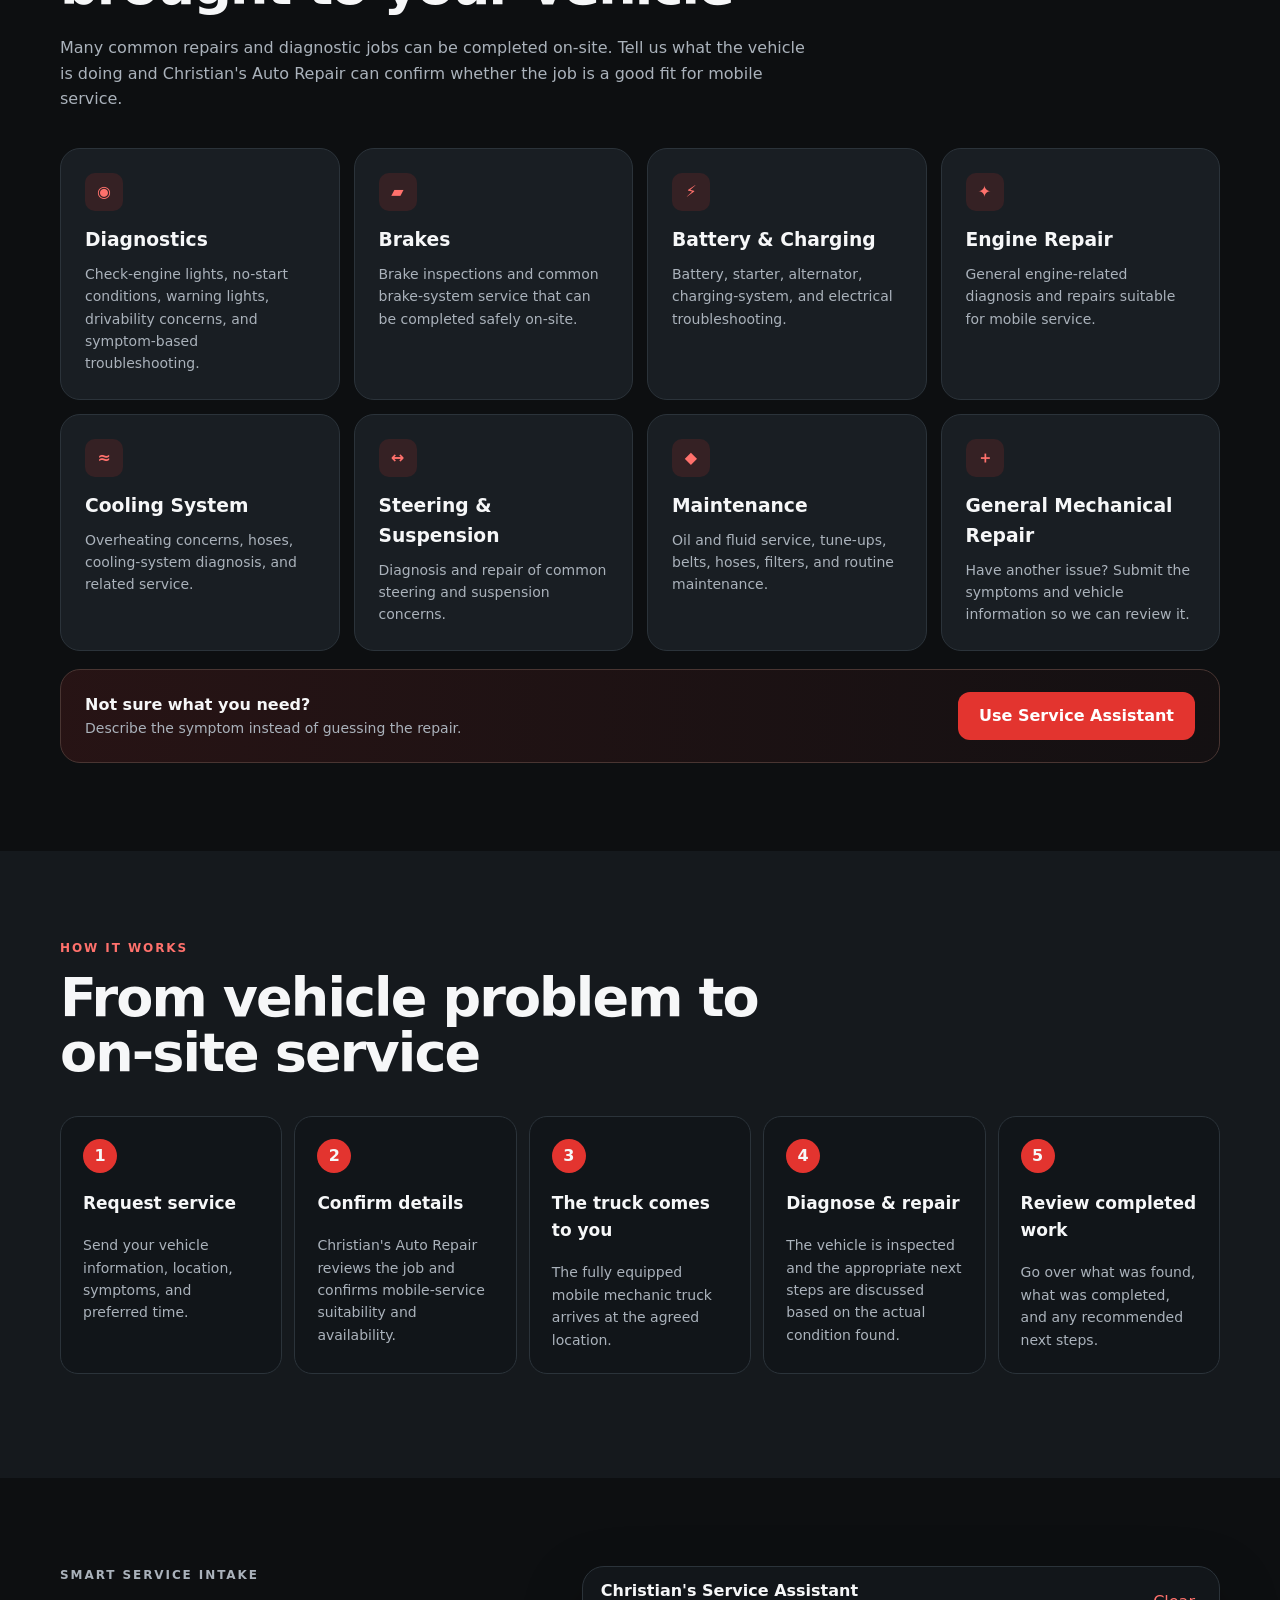
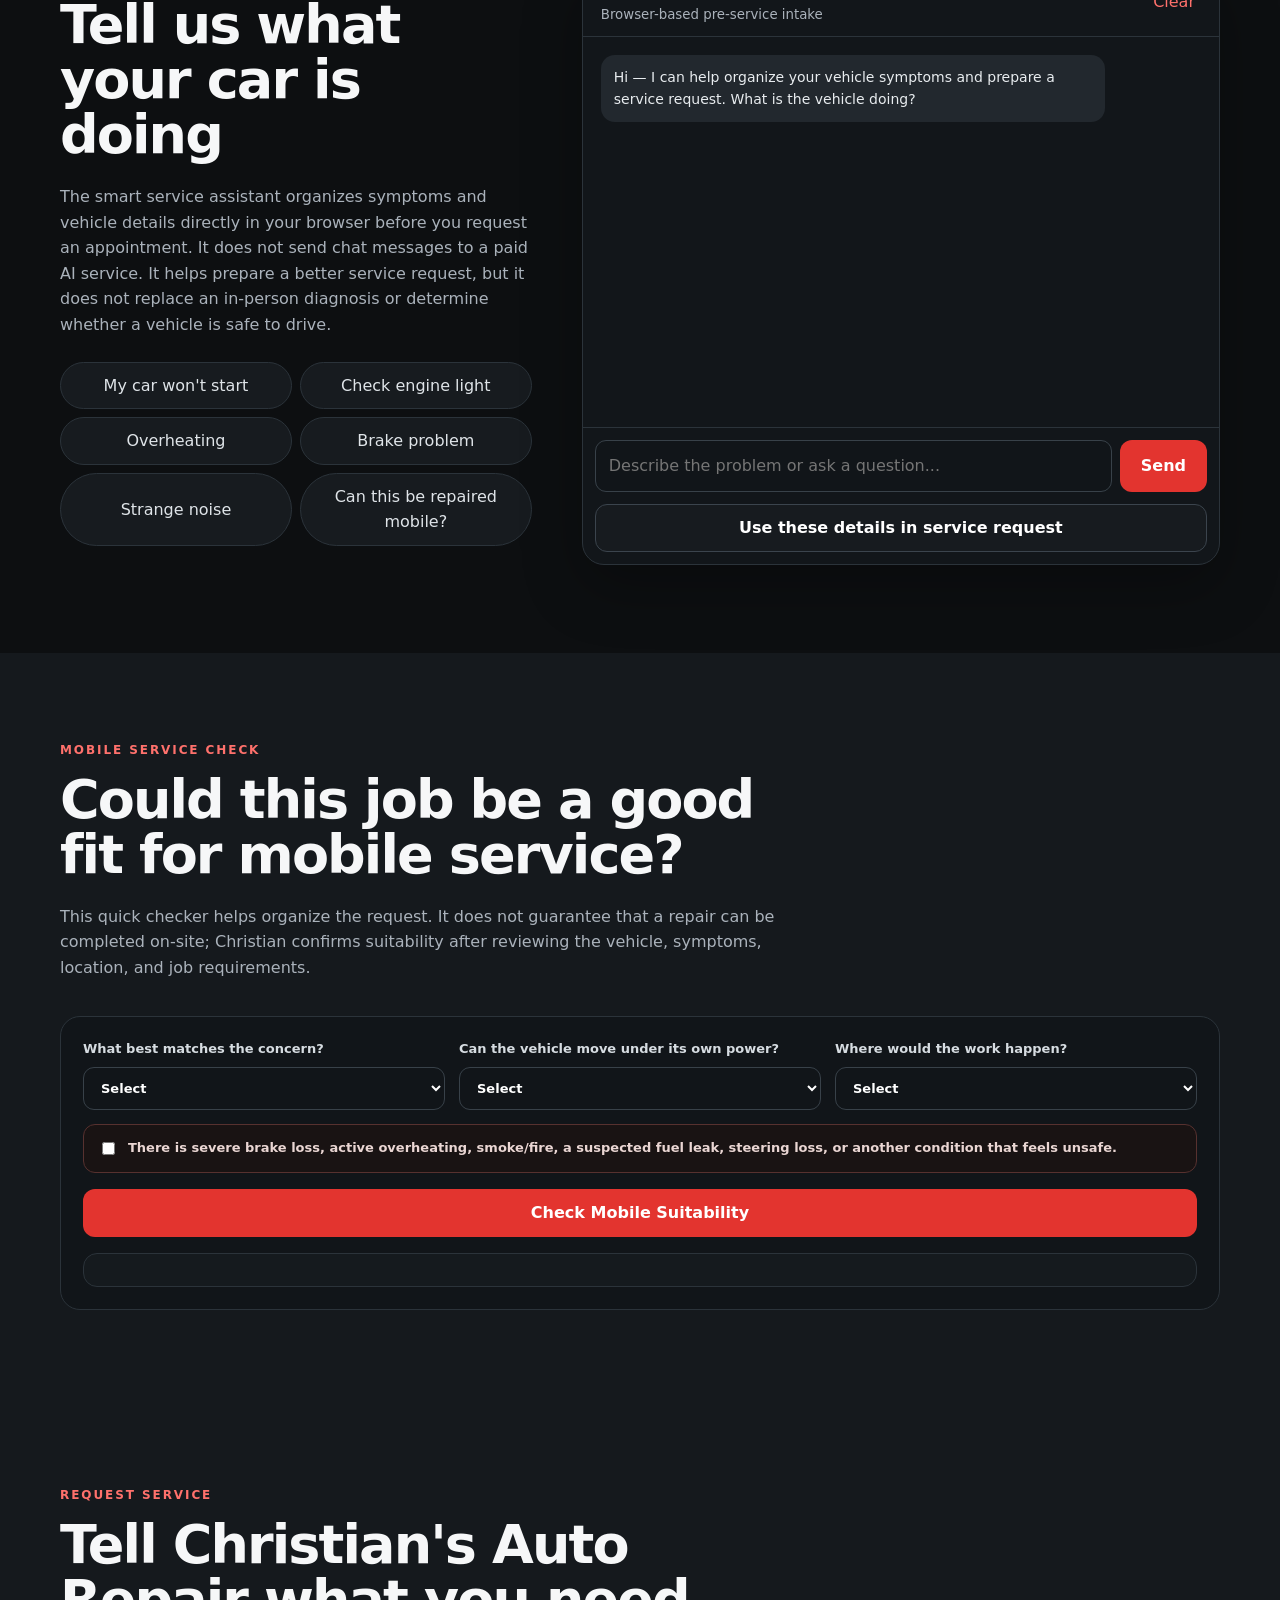
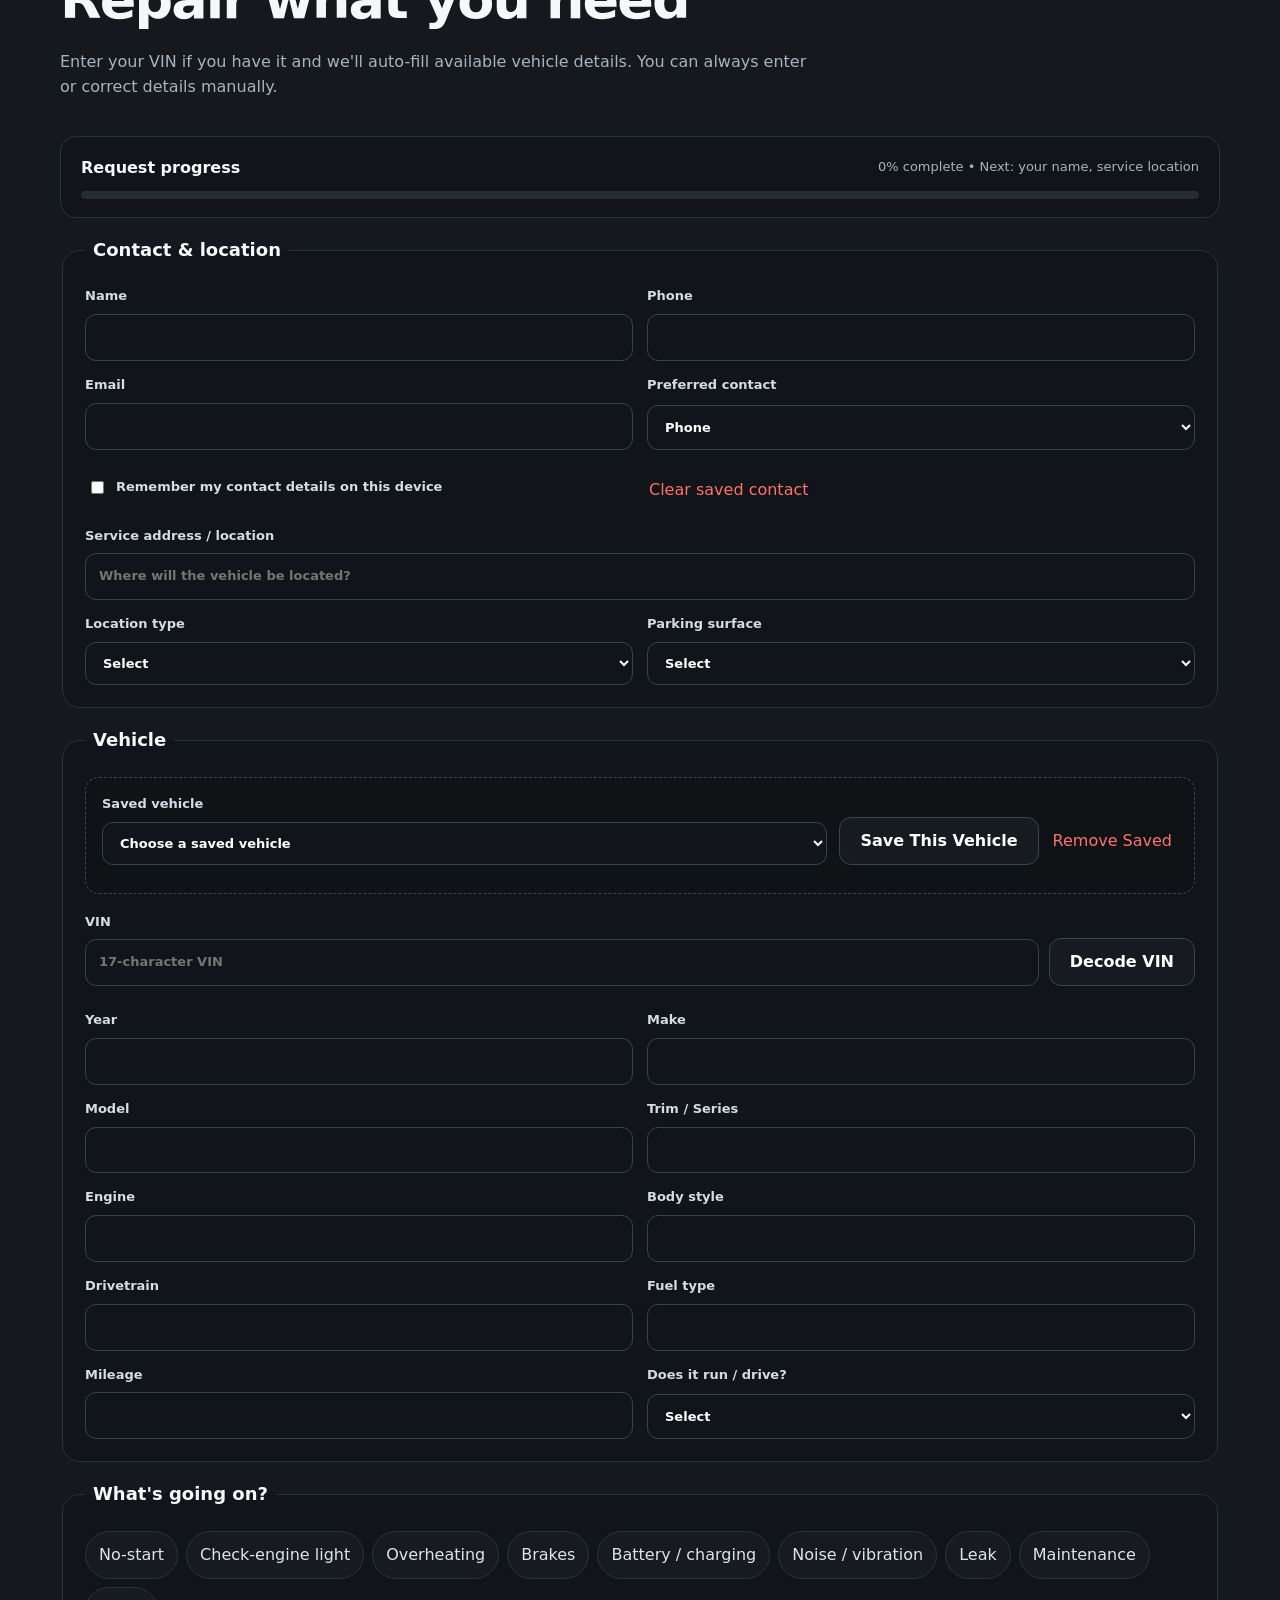
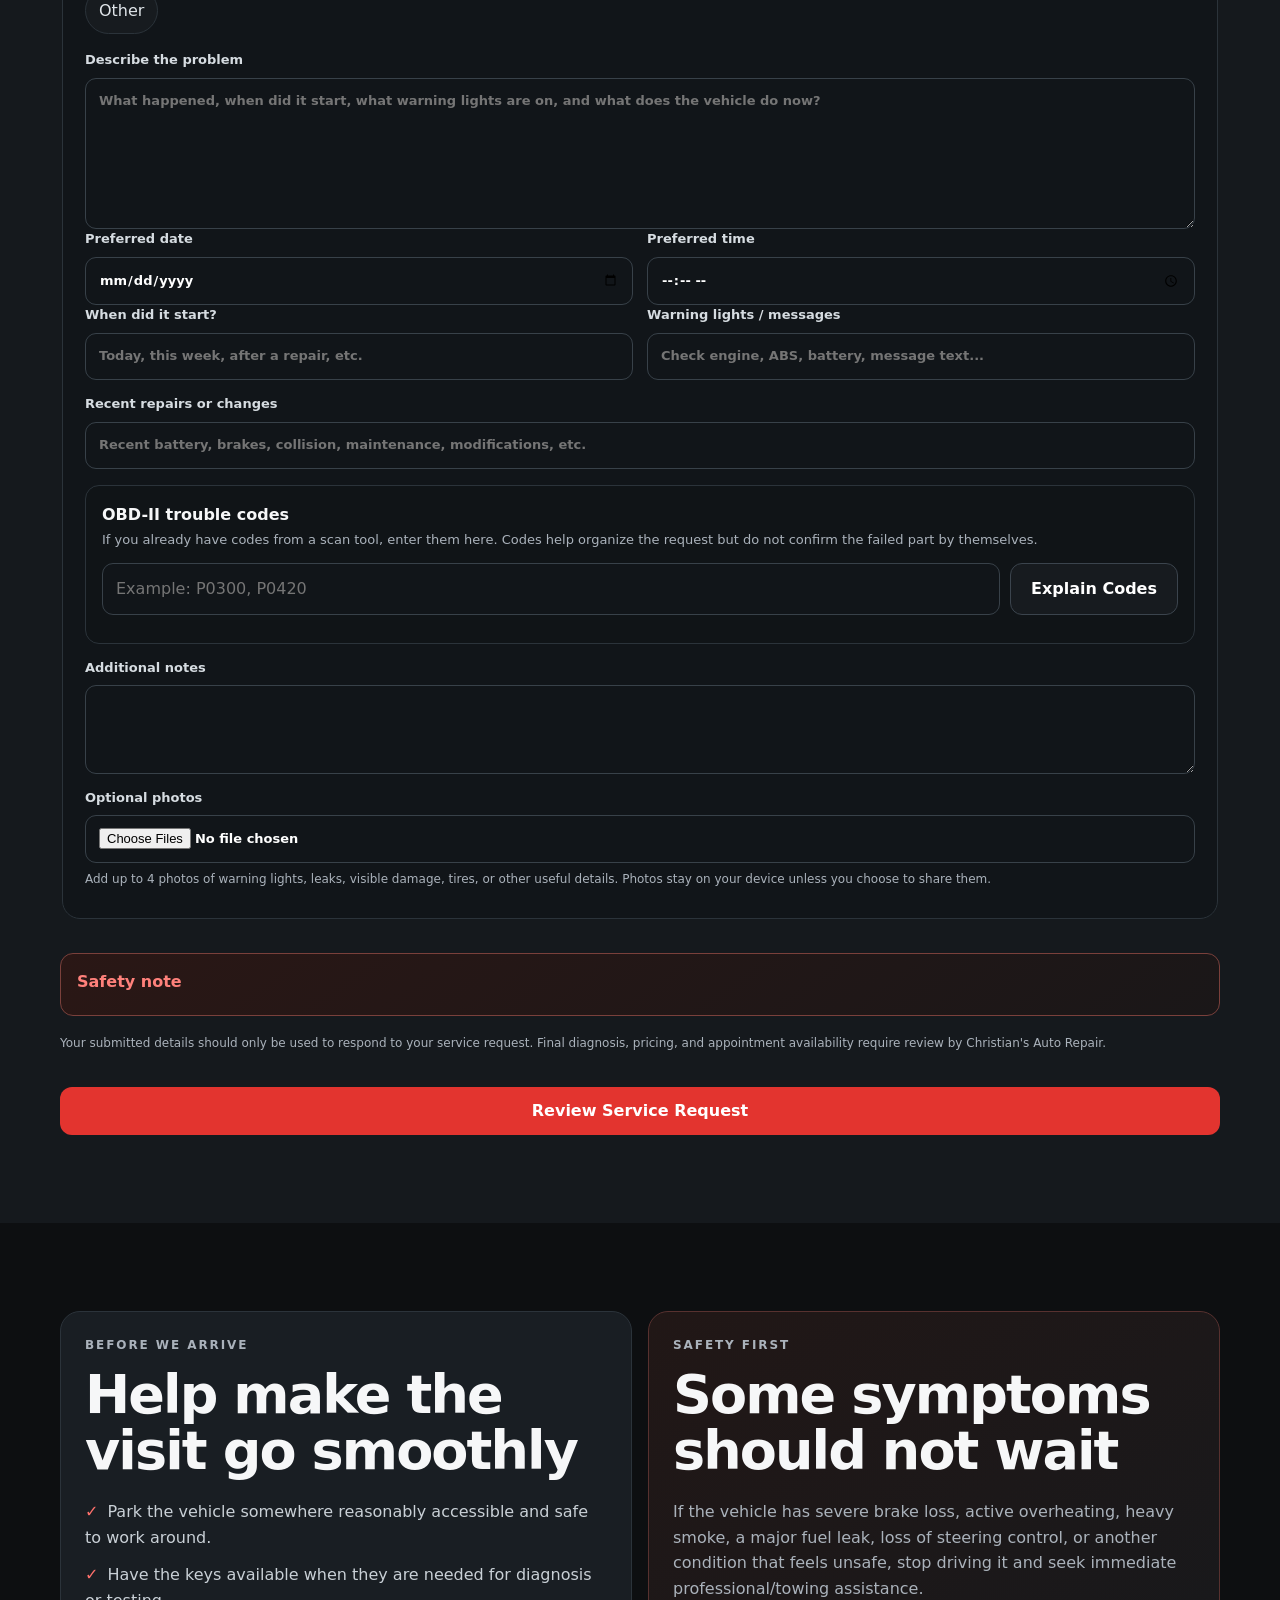
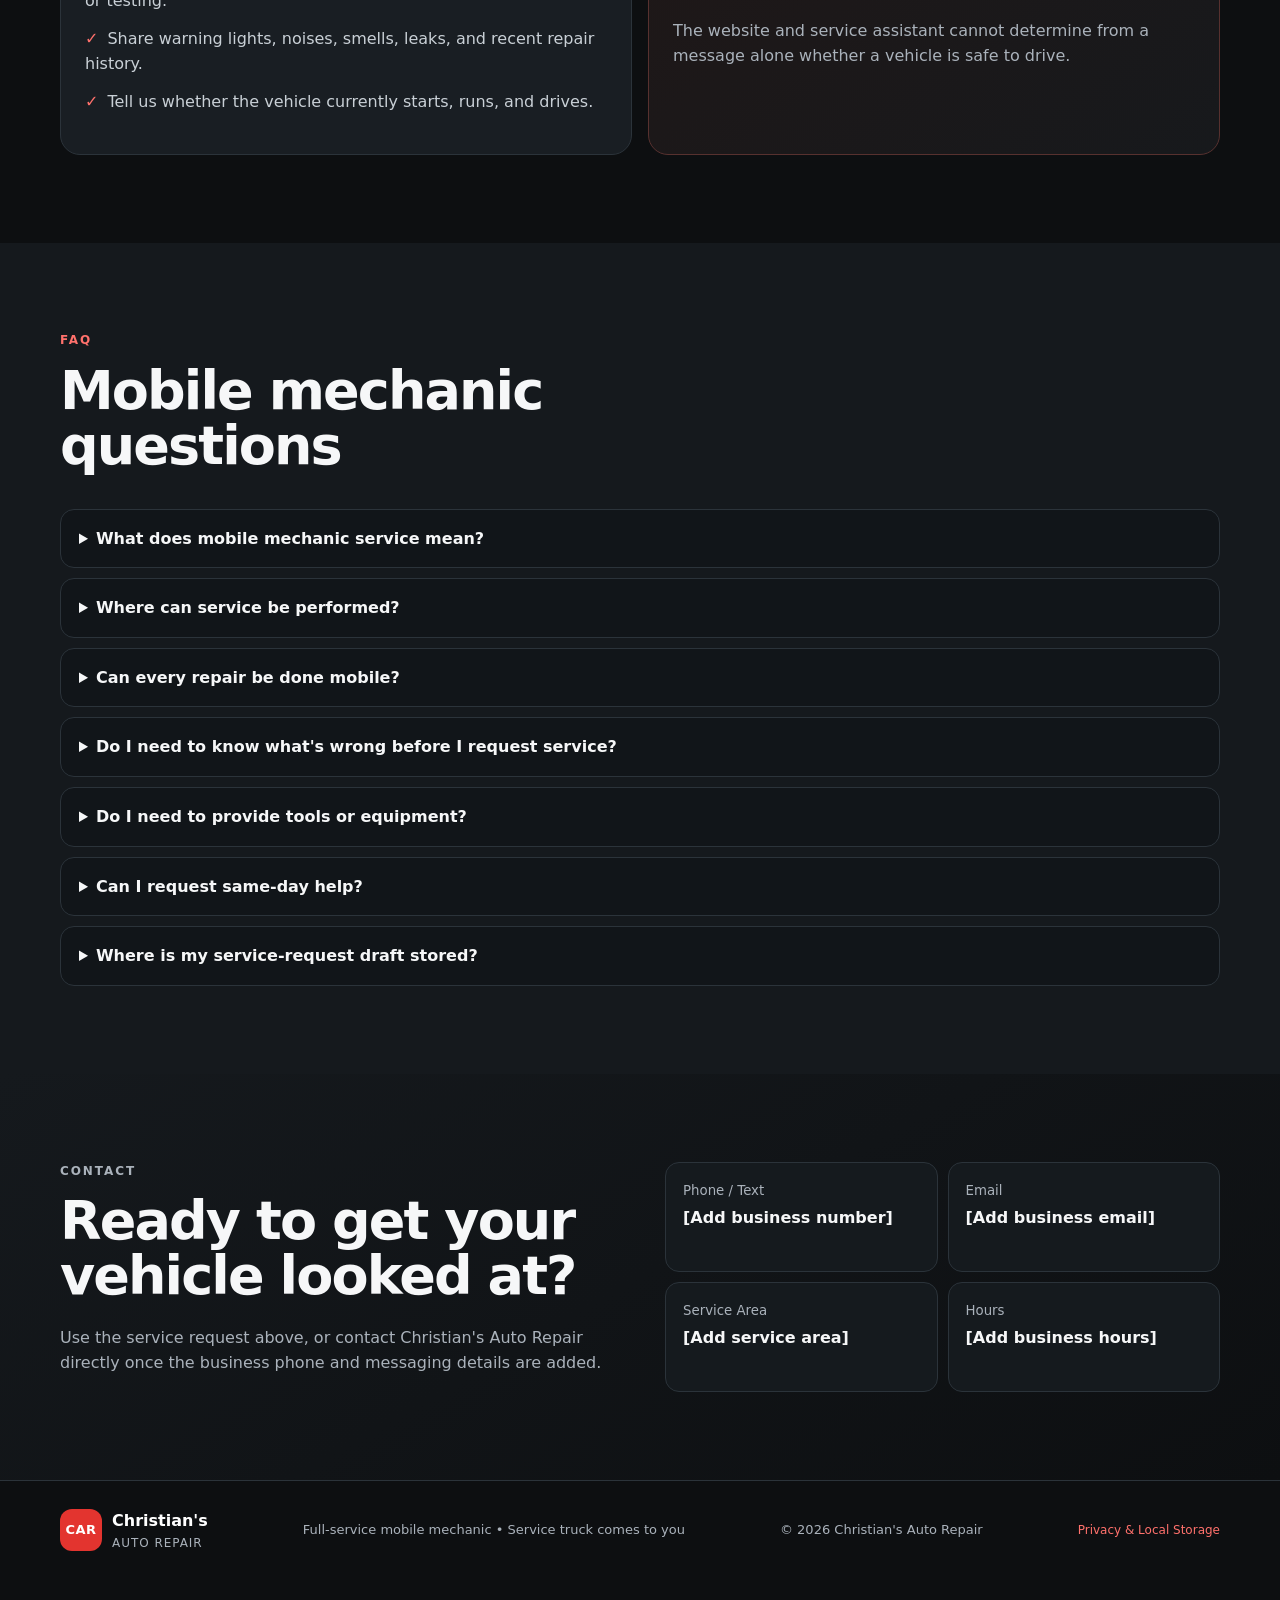
==== commit c2d4deed: "Link privacy information from site footer" ====
--- a/index.html
+++ b/index.html
@@ -463,6 +463,7 @@
       <div class="brand footer-brand"><span class="brand-mark">CAR</span><span><strong>Christian's</strong><small>Auto Repair</small></span></div>
       <p>Full-service mobile mechanic • Service truck comes to you</p>
       <p>© <span id="yearNow"></span> Christian's Auto Repair</p>
+      <a class="link-btn footer-install" href="./privacy.html">Privacy & Local Storage</a>
       <button id="installSite" class="link-btn footer-install" type="button" hidden>Add to Home Screen</button>
     </div>
   </footer>
--- a/styles.css
+++ b/styles.css
@@ -43,3 +43,6 @@
 .remember-row{display:flex;align-items:center;gap:9px;align-self:end;min-height:48px;padding:0 2px}.remember-row input{width:auto}.saved-contact-clear{align-self:end;justify-self:start;min-height:44px;padding:0 2px}
 @media(max-width:800px){.checker-grid{grid-template-columns:1fr 1fr}}
 @media(max-width:700px){.checker-grid{grid-template-columns:1fr}.remember-row,.saved-contact-clear{grid-column:auto}.mobile-checker{padding:18px}}
+
+.dtc-helper{display:grid;gap:12px;margin-top:16px;padding:16px;border:1px solid var(--line);border-radius:14px;background:#101417}.dtc-helper>div:first-child{display:grid;gap:3px}.dtc-helper>div:first-child span{color:var(--muted);font-size:13px}.dtc-row{display:grid;grid-template-columns:1fr auto;gap:10px}.dtc-results{display:grid;gap:8px}.dtc-result{display:grid;grid-template-columns:74px 1fr;gap:10px;padding:9px 11px;border-radius:10px;background:#171c20;border:1px solid #303940}.dtc-result strong{color:#ff8b86}.dtc-result span{color:#d6dde2;font-size:13px}.dtc-result.invalid{border-color:#6b3c38}.dtc-results small{color:var(--muted)}
+@media(max-width:700px){.dtc-row{grid-template-columns:1fr}.dtc-result{grid-template-columns:1fr}}
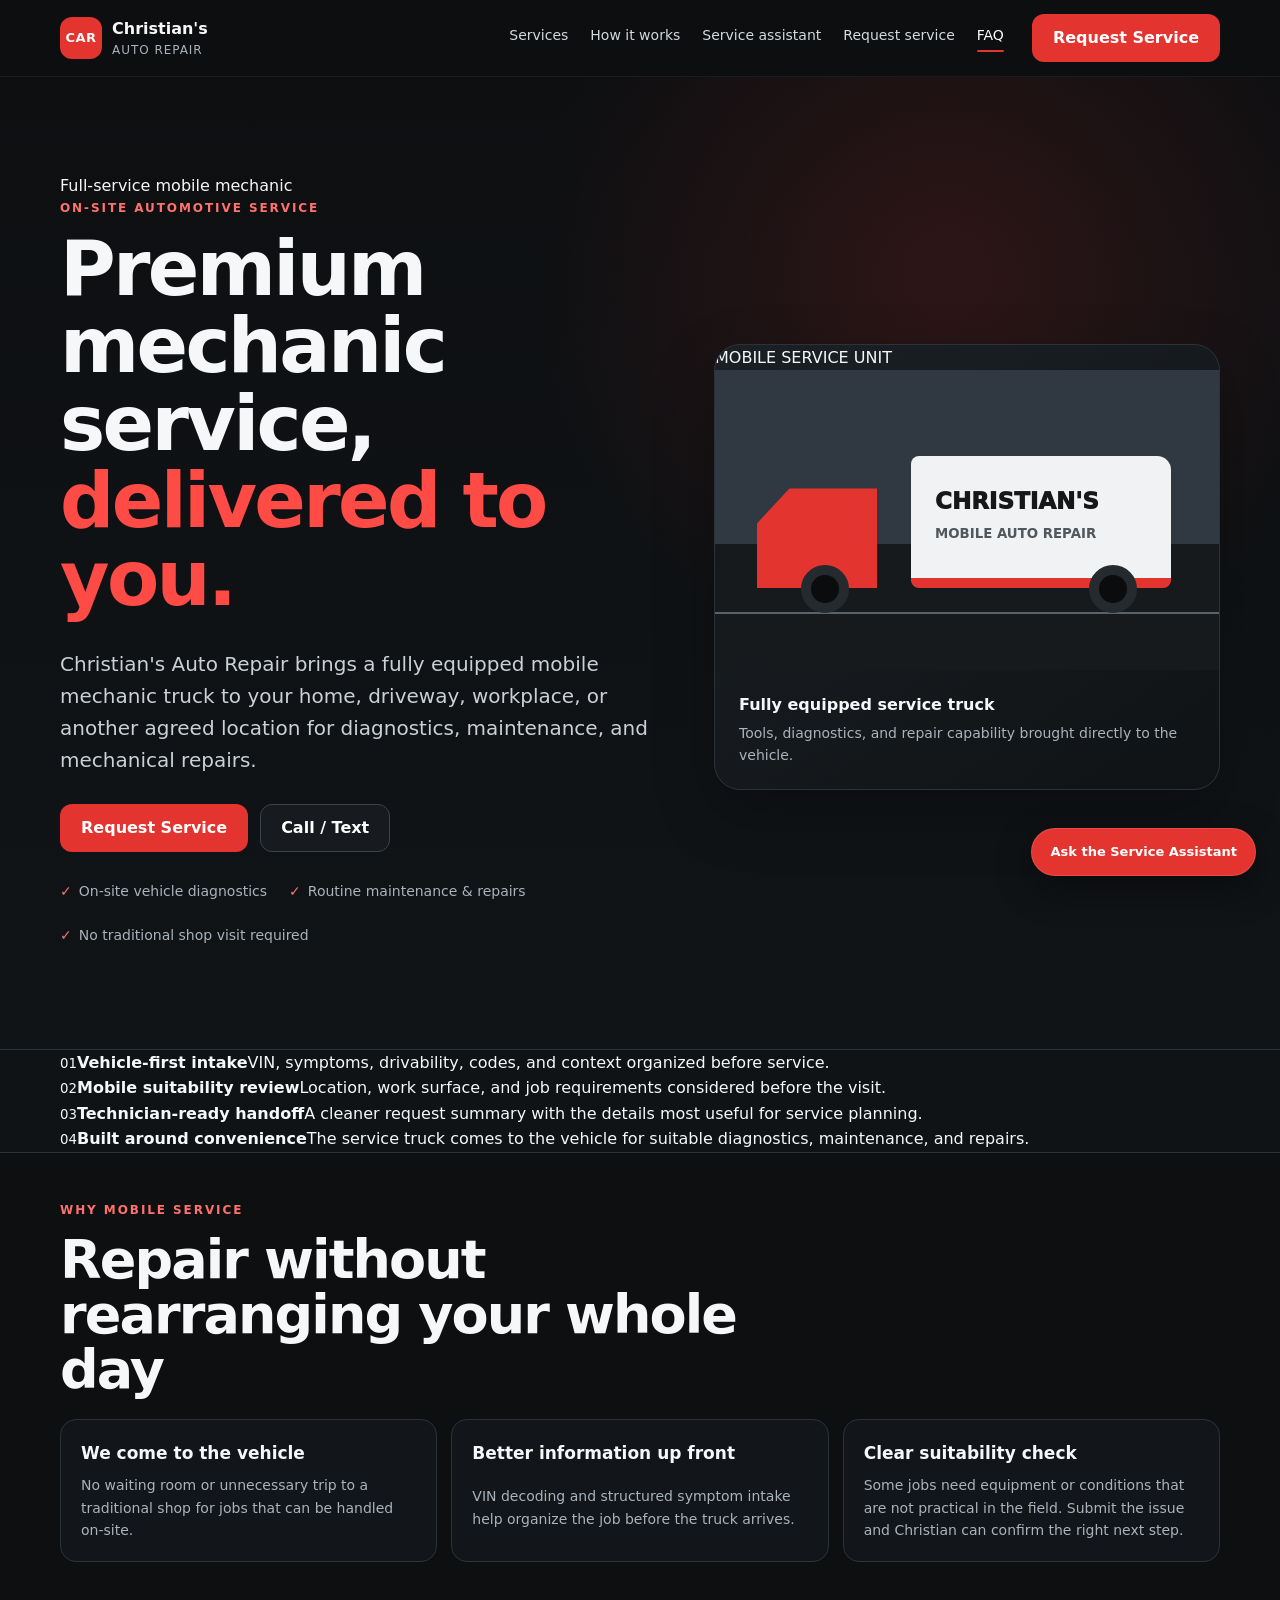
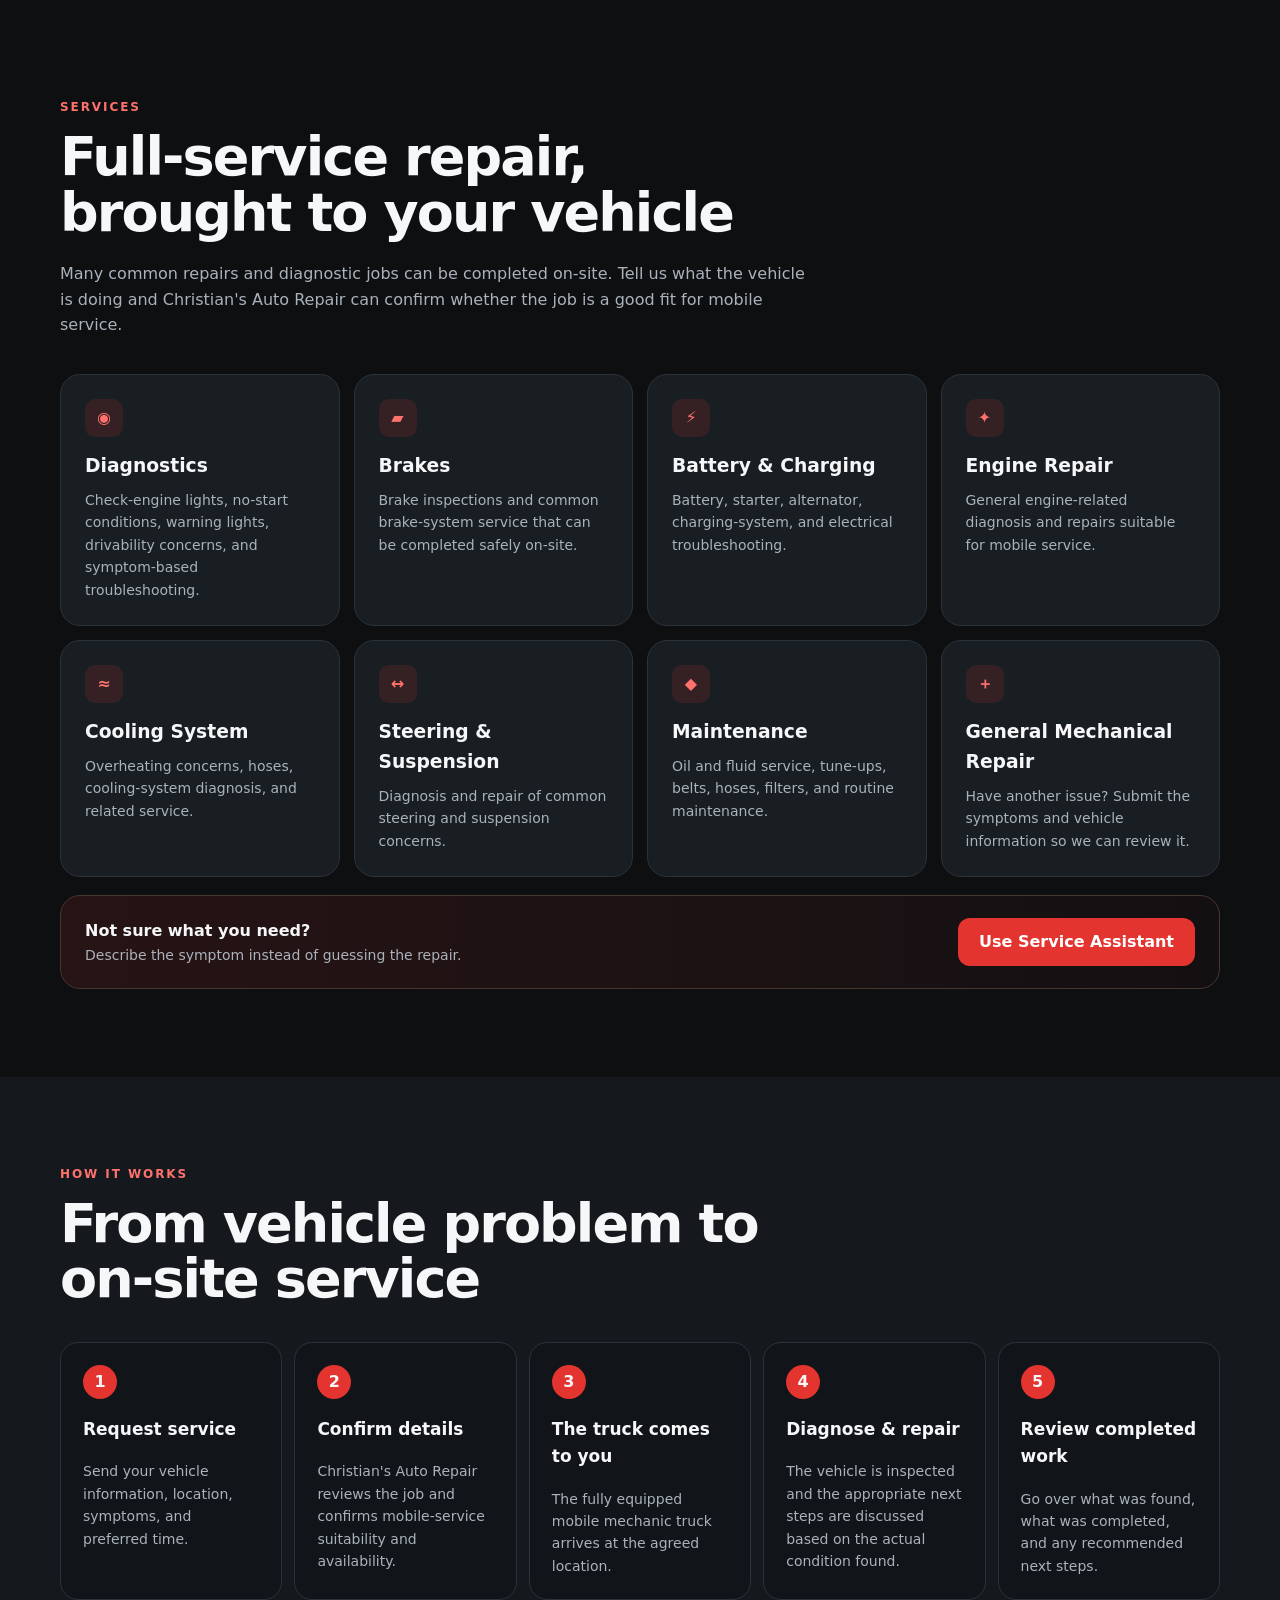
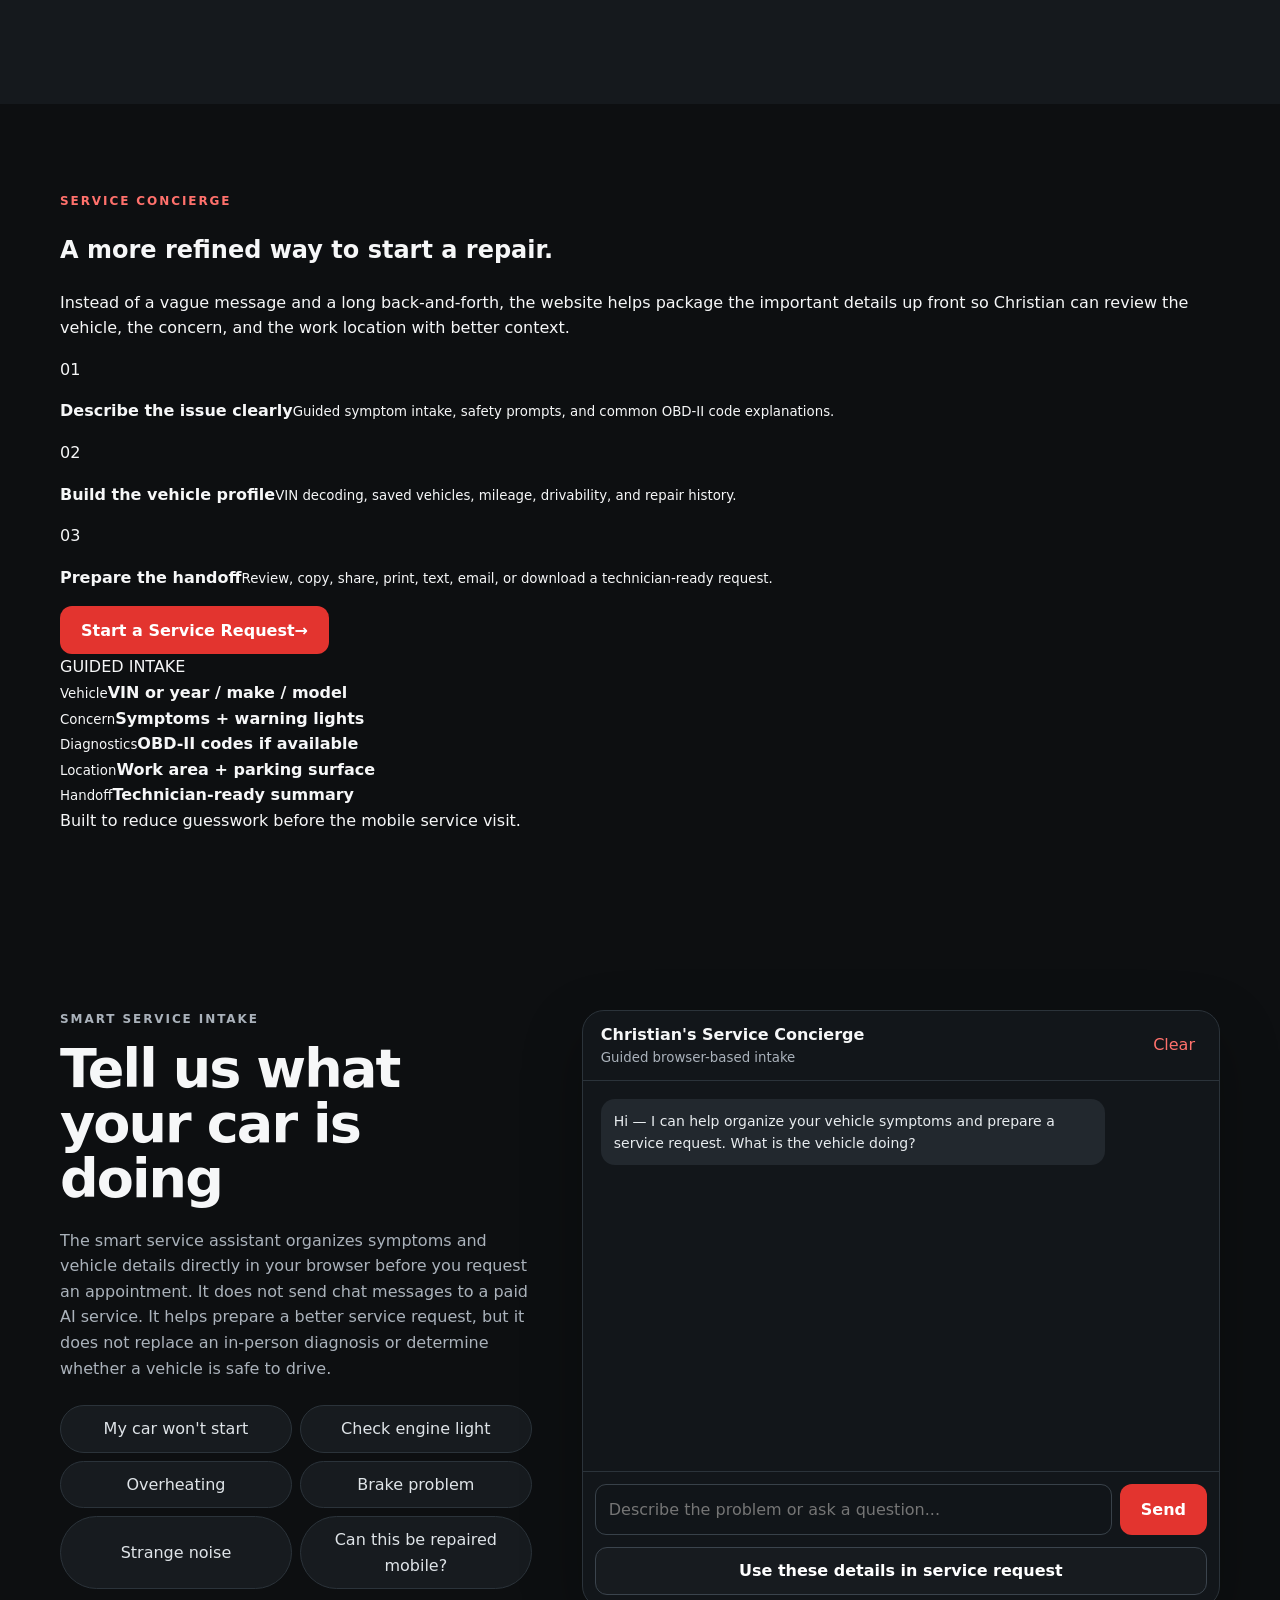
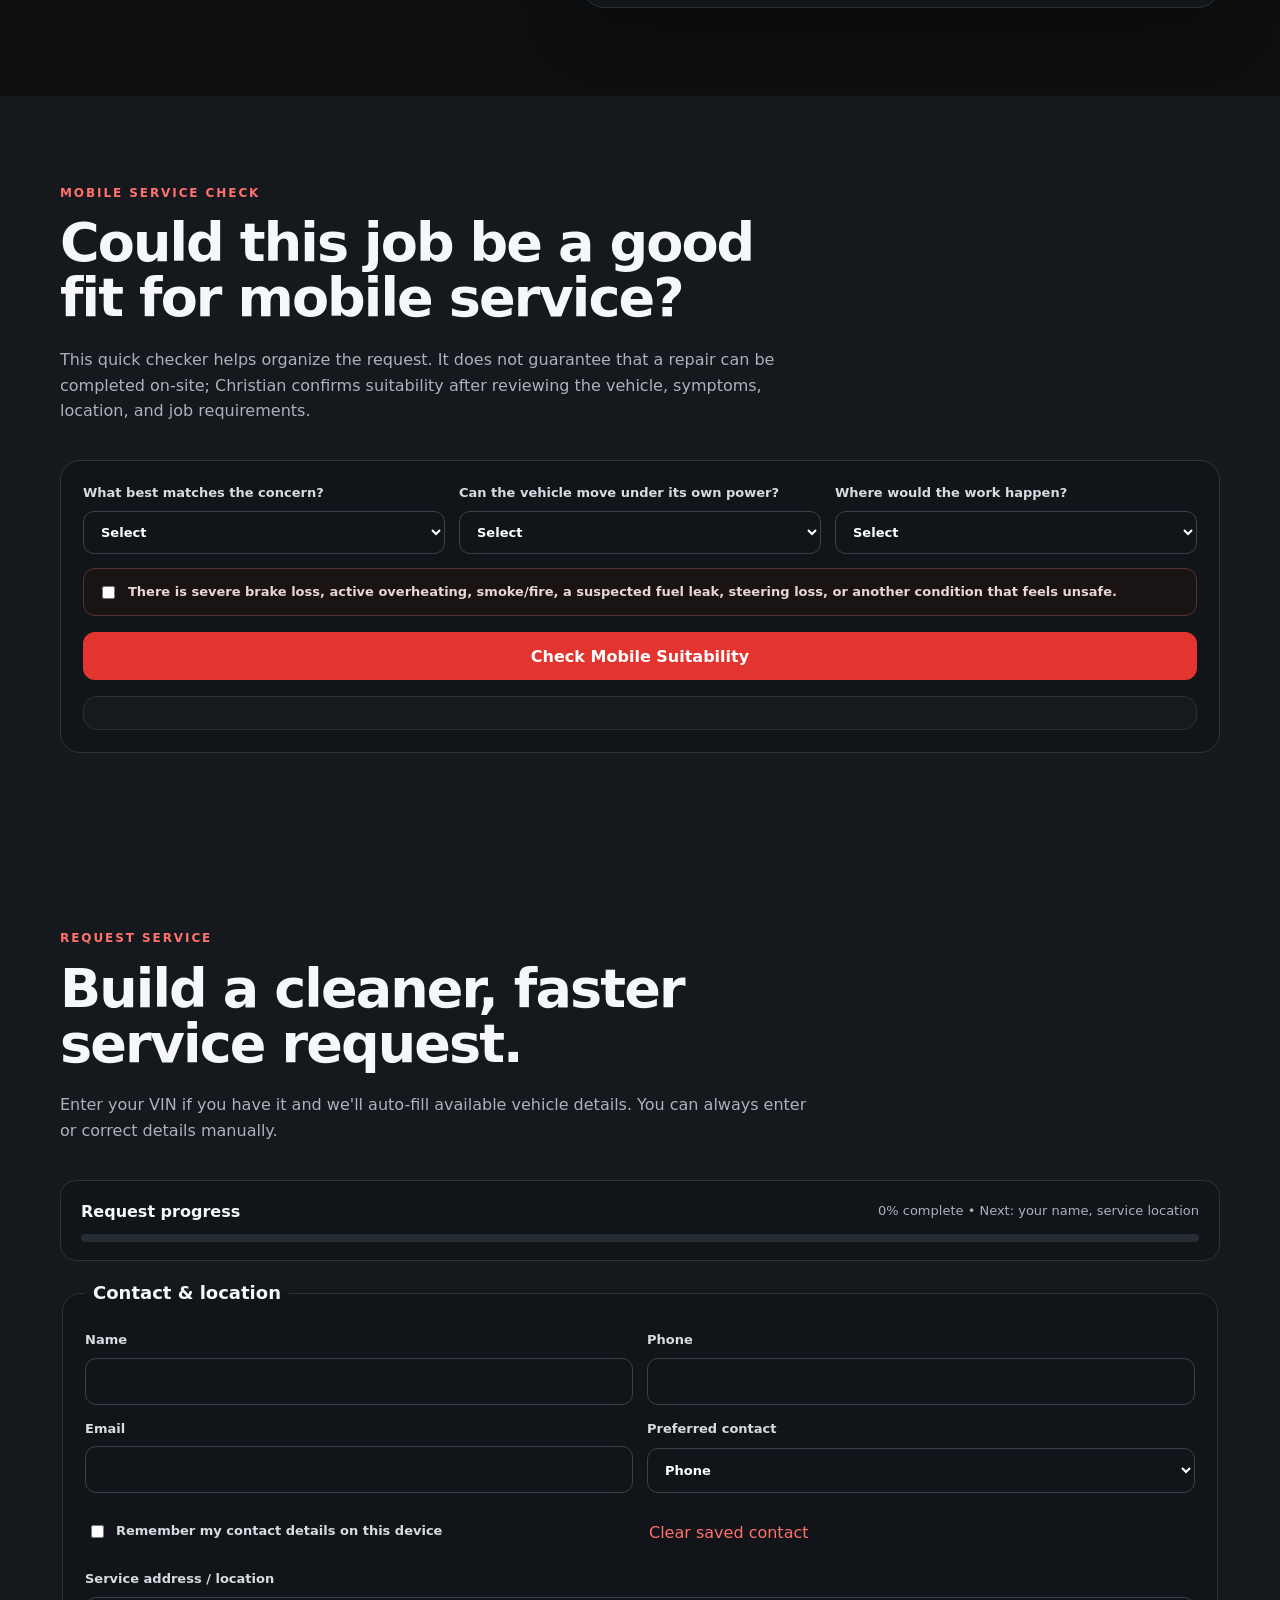
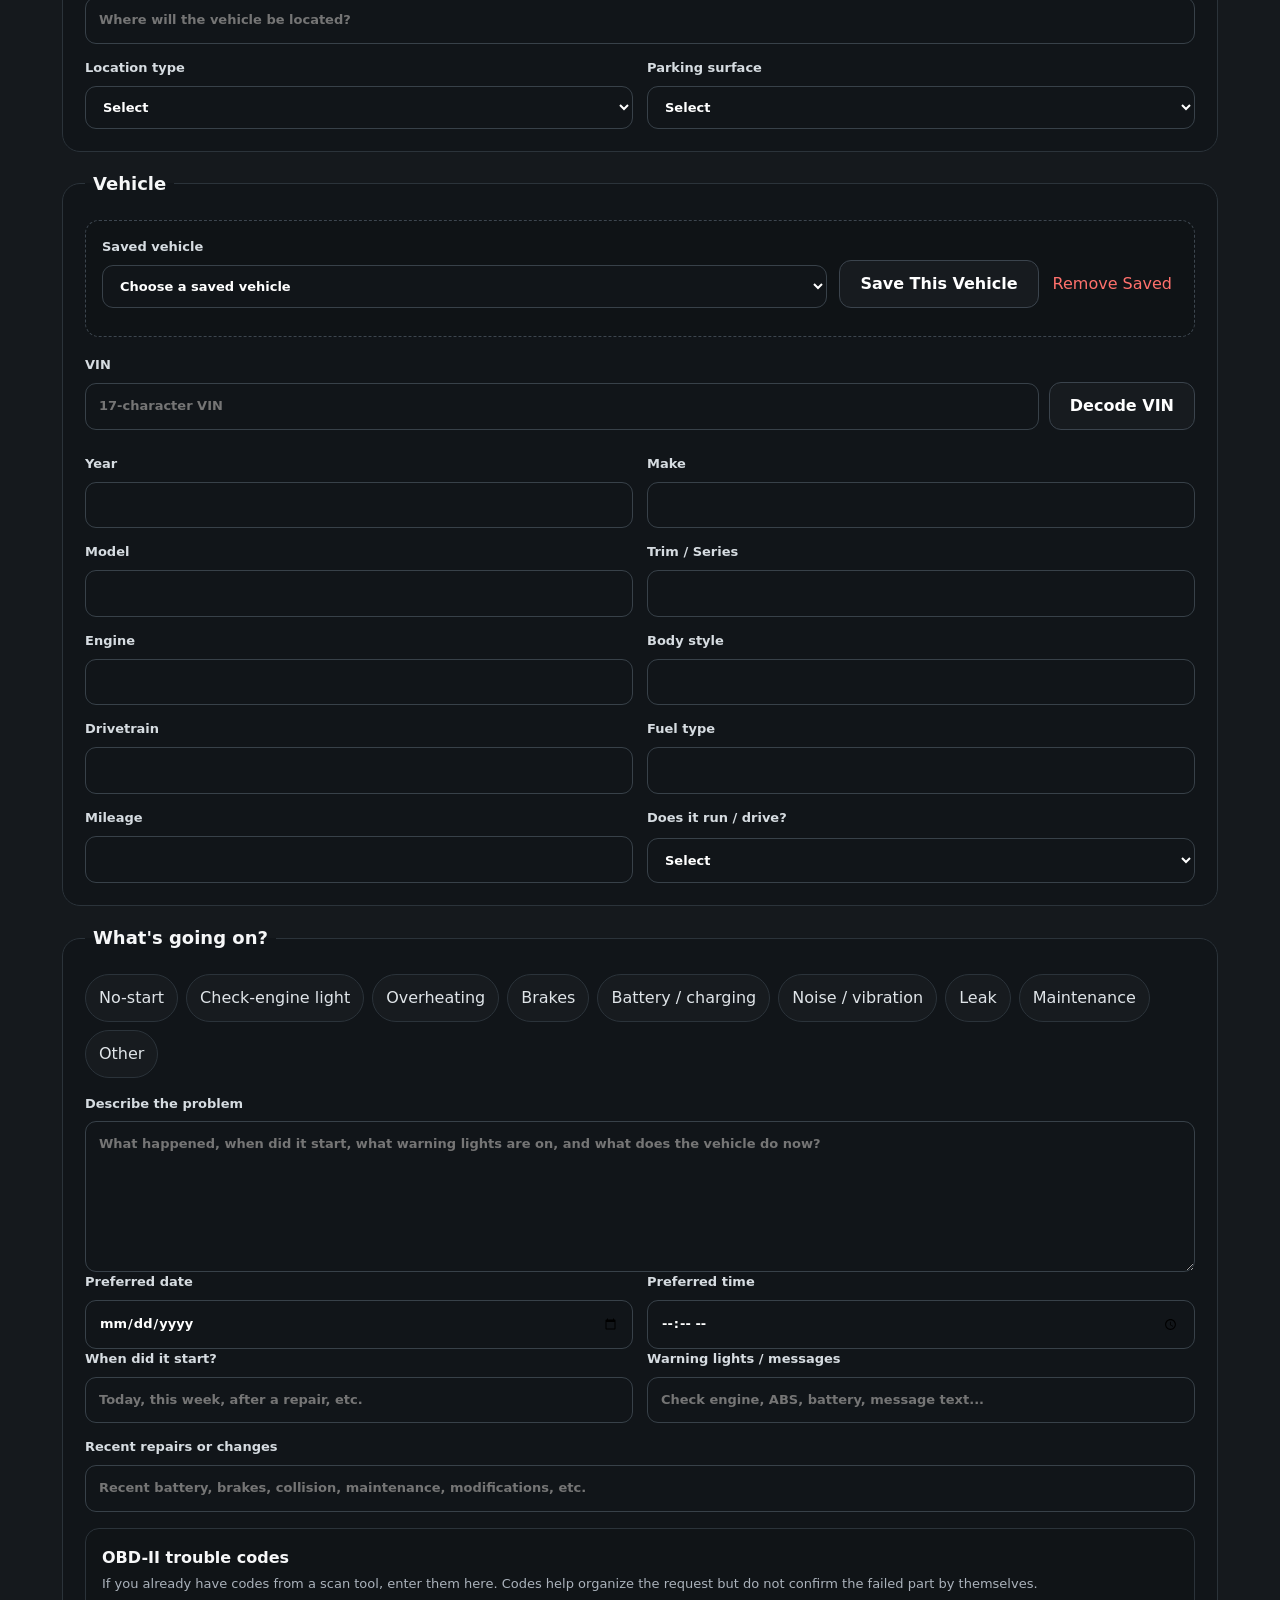
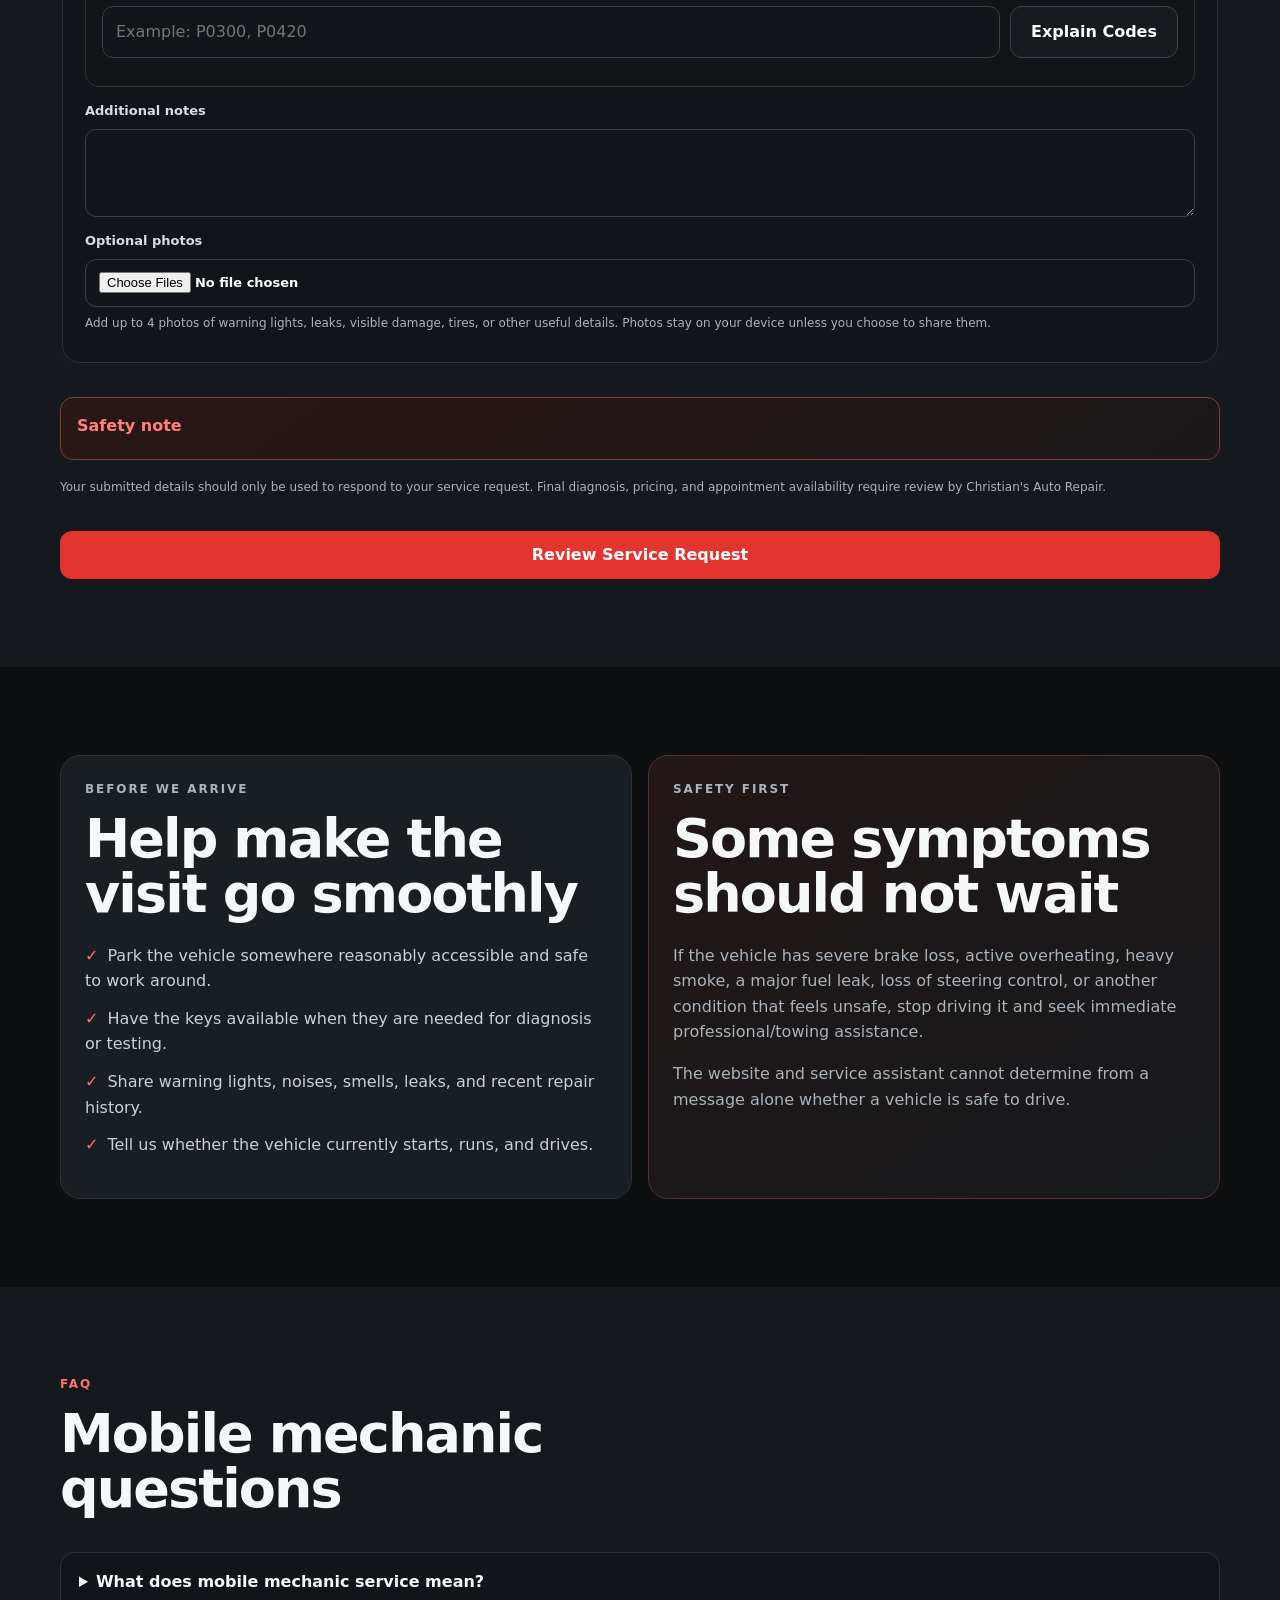
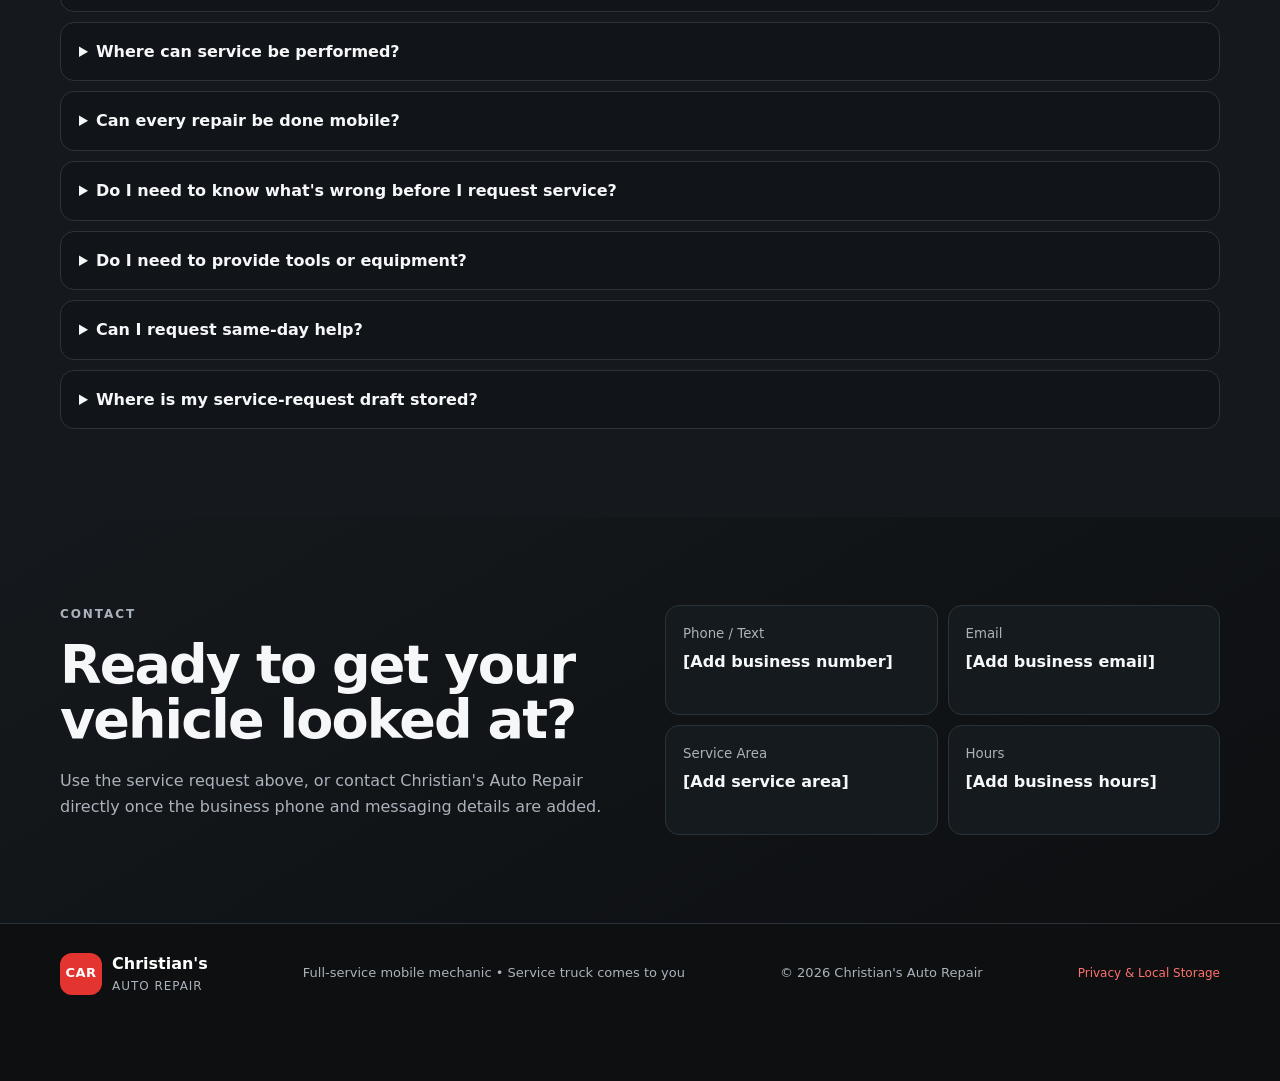
==== commit f2f24f95: "Upgrade site structure and messaging for premium brand experience" ====
--- a/index.html
+++ b/index.html
@@ -66,8 +66,9 @@
     <section id="home" class="hero section">
       <div class="wrap hero-grid">
         <div>
-          <p class="eyebrow">FULL-SERVICE MOBILE MECHANIC</p>
-          <h1>The mechanic shop that <span>comes to you.</span></h1>
+          <div class="hero-status"><span class="status-dot"></span><span>Full-service mobile mechanic</span></div>
+          <p class="eyebrow premium-eyebrow">ON-SITE AUTOMOTIVE SERVICE</p>
+          <h1>Premium mechanic service, <span>delivered to you.</span></h1>
           <p class="lead">Christian's Auto Repair brings a fully equipped mobile mechanic truck to your home, driveway, workplace, or another agreed location for diagnostics, maintenance, and mechanical repairs.</p>
           <div class="cta-row">
             <a class="btn btn-primary" href="#request">Request Service</a>
@@ -79,7 +80,8 @@
             <li>No traditional shop visit required</li>
           </ul>
         </div>
-        <div class="truck-card" role="img" aria-label="Illustration of a professional mobile mechanic service truck">
+        <div class="truck-card premium-surface" role="img" aria-label="Illustration of a professional mobile mechanic service truck">
+          <div class="truck-badge"><span></span> MOBILE SERVICE UNIT</div>
           <div class="truck-art">
             <div class="truck-cab"></div>
             <div class="truck-box"><span>CHRISTIAN'S</span><small>MOBILE AUTO REPAIR</small></div>
@@ -94,12 +96,12 @@
       </div>
     </section>
 
-    <section class="trust-strip">
-      <div class="wrap trust-grid">
-        <span>Mobile convenience</span>
-        <span>Broad mechanical service</span>
-        <span>Vehicle-specific intake</span>
-        <span>Clear next steps</span>
+    <section class="trust-strip premium-trust">
+      <div class="wrap premium-trust-grid">
+        <div><small>01</small><strong>Vehicle-first intake</strong><span>VIN, symptoms, drivability, codes, and context organized before service.</span></div>
+        <div><small>02</small><strong>Mobile suitability review</strong><span>Location, work surface, and job requirements considered before the visit.</span></div>
+        <div><small>03</small><strong>Technician-ready handoff</strong><span>A cleaner request summary with the details most useful for service planning.</span></div>
+        <div><small>04</small><strong>Built around convenience</strong><span>The service truck comes to the vehicle for suitable diagnostics, maintenance, and repairs.</span></div>
       </div>
     </section>
 
@@ -154,6 +156,33 @@
           <li><span>4</span><div><h3>Diagnose & repair</h3><p>The vehicle is inspected and the appropriate next steps are discussed based on the actual condition found.</p></div></li>
           <li><span>5</span><div><h3>Review completed work</h3><p>Go over what was found, what was completed, and any recommended next steps.</p></div></li>
         </ol>
+      </div>
+    </section>
+
+    <section id="premiumExperience" class="section premium-experience">
+      <div class="wrap premium-experience-grid">
+        <div class="premium-copy">
+          <p class="eyebrow premium-eyebrow">SERVICE CONCIERGE</p>
+          <h2>A more refined way to start a repair.</h2>
+          <p>Instead of a vague message and a long back-and-forth, the website helps package the important details up front so Christian can review the vehicle, the concern, and the work location with better context.</p>
+          <div class="premium-feature-list">
+            <div><span>01</span><p><strong>Describe the issue clearly</strong><small>Guided symptom intake, safety prompts, and common OBD-II code explanations.</small></p></div>
+            <div><span>02</span><p><strong>Build the vehicle profile</strong><small>VIN decoding, saved vehicles, mileage, drivability, and repair history.</small></p></div>
+            <div><span>03</span><p><strong>Prepare the handoff</strong><small>Review, copy, share, print, text, email, or download a technician-ready request.</small></p></div>
+          </div>
+          <a class="btn btn-primary premium-cta" href="#request">Start a Service Request <span aria-hidden="true">→</span></a>
+        </div>
+        <div class="concierge-card premium-surface">
+          <div class="concierge-topline"><span class="status-dot"></span> GUIDED INTAKE</div>
+          <div class="concierge-preview">
+            <div class="preview-row"><small>Vehicle</small><strong>VIN or year / make / model</strong></div>
+            <div class="preview-row"><small>Concern</small><strong>Symptoms + warning lights</strong></div>
+            <div class="preview-row"><small>Diagnostics</small><strong>OBD-II codes if available</strong></div>
+            <div class="preview-row"><small>Location</small><strong>Work area + parking surface</strong></div>
+            <div class="preview-row"><small>Handoff</small><strong>Technician-ready summary</strong></div>
+          </div>
+          <div class="concierge-note">Built to reduce guesswork before the mobile service visit.</div>
+        </div>
       </div>
     </section>
 
@@ -174,7 +203,7 @@
         </div>
         <div class="chat-card" aria-label="Service assistant">
           <div class="chat-head">
-            <div><strong>Christian's Service Assistant</strong><small>Browser-based pre-service intake</small></div>
+            <div><strong>Christian's Service Concierge</strong><small>Guided browser-based intake</small></div>
             <button id="clearChat" class="link-btn">Clear</button>
           </div>
           <div id="chatLog" class="chat-log" aria-live="polite"></div>
@@ -248,9 +277,9 @@
 
     <section id="request" class="section section-alt">
       <div class="wrap">
-        <div class="section-head">
-          <p class="eyebrow">REQUEST SERVICE</p>
-          <h2>Tell Christian's Auto Repair what you need</h2>
+        <div class="section-head request-head">
+          <p class="eyebrow premium-eyebrow">REQUEST SERVICE</p>
+          <h2>Build a cleaner, faster service request.</h2>
           <p>Enter your VIN if you have it and we'll auto-fill available vehicle details. You can always enter or correct details manually.</p>
         </div>
 
--- a/styles.css
+++ b/styles.css
@@ -46,3 +46,6 @@
 
 .dtc-helper{display:grid;gap:12px;margin-top:16px;padding:16px;border:1px solid var(--line);border-radius:14px;background:#101417}.dtc-helper>div:first-child{display:grid;gap:3px}.dtc-helper>div:first-child span{color:var(--muted);font-size:13px}.dtc-row{display:grid;grid-template-columns:1fr auto;gap:10px}.dtc-results{display:grid;gap:8px}.dtc-result{display:grid;grid-template-columns:74px 1fr;gap:10px;padding:9px 11px;border-radius:10px;background:#171c20;border:1px solid #303940}.dtc-result strong{color:#ff8b86}.dtc-result span{color:#d6dde2;font-size:13px}.dtc-result.invalid{border-color:#6b3c38}.dtc-results small{color:var(--muted)}
 @media(max-width:700px){.dtc-row{grid-template-columns:1fr}.dtc-result{grid-template-columns:1fr}}
+
+.policy-wrap{max-width:980px}.policy-wrap>h1{font-size:clamp(40px,6vw,66px);line-height:1.02;letter-spacing:-.035em;margin:.1em 0 .35em}.policy-grid{display:grid;grid-template-columns:1fr 1fr;gap:14px;margin-top:34px}.policy-grid .panel h2{font-size:21px;margin-top:0}.policy-grid .panel p{margin-bottom:0}.policy-note{margin-top:18px}
+@media(max-width:700px){.policy-grid{grid-template-columns:1fr}}
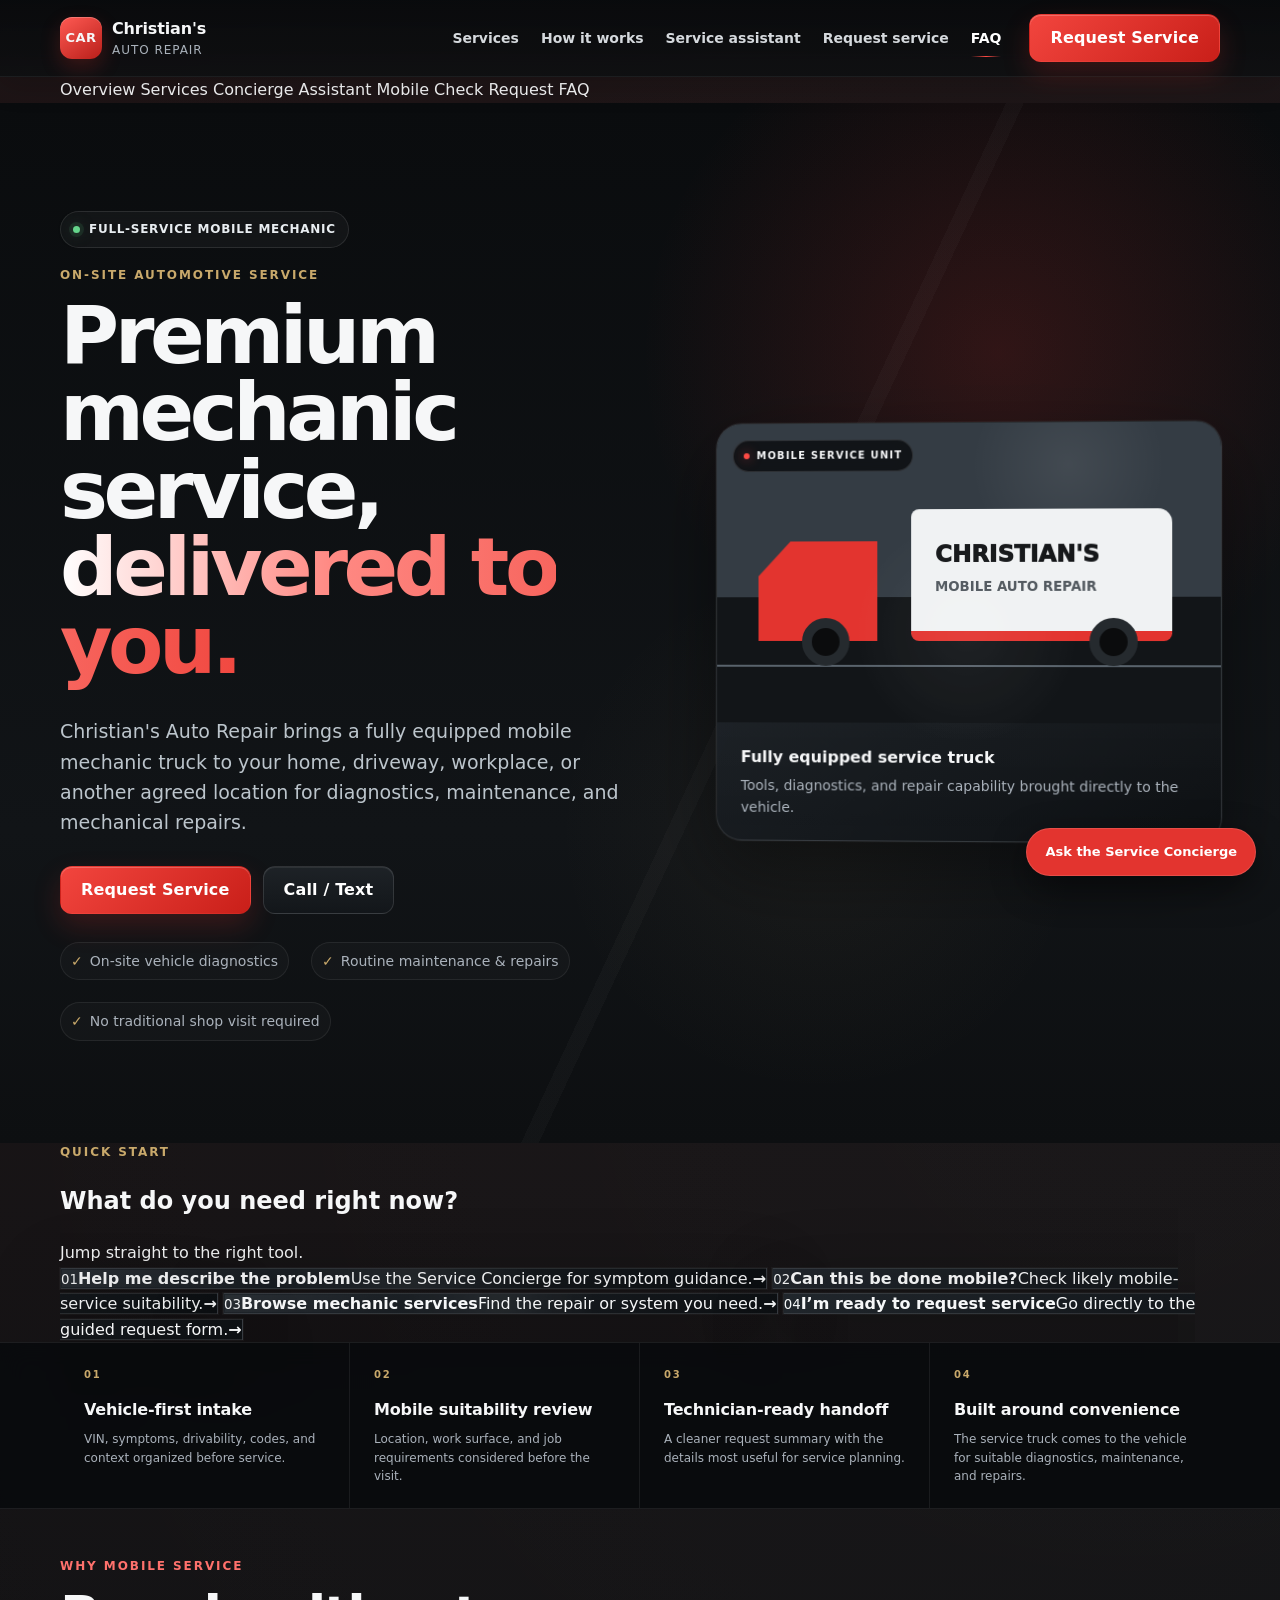
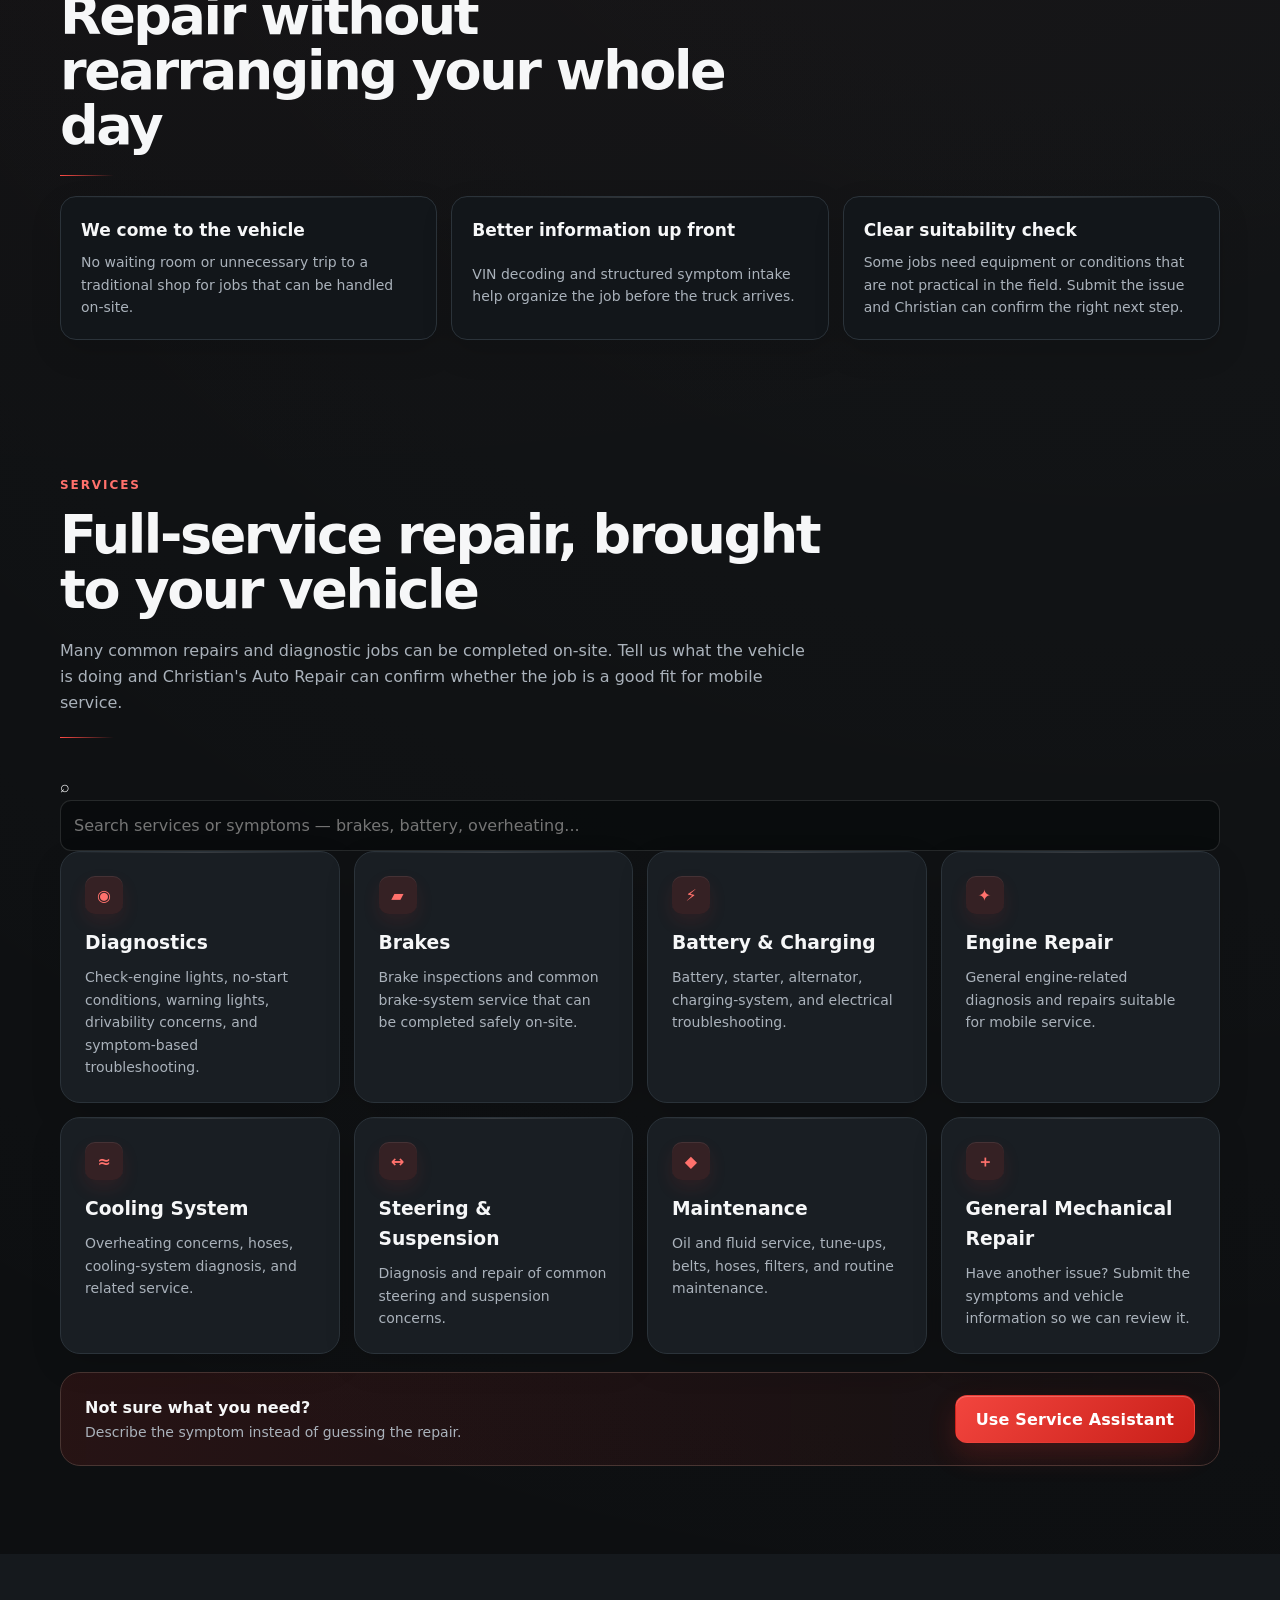
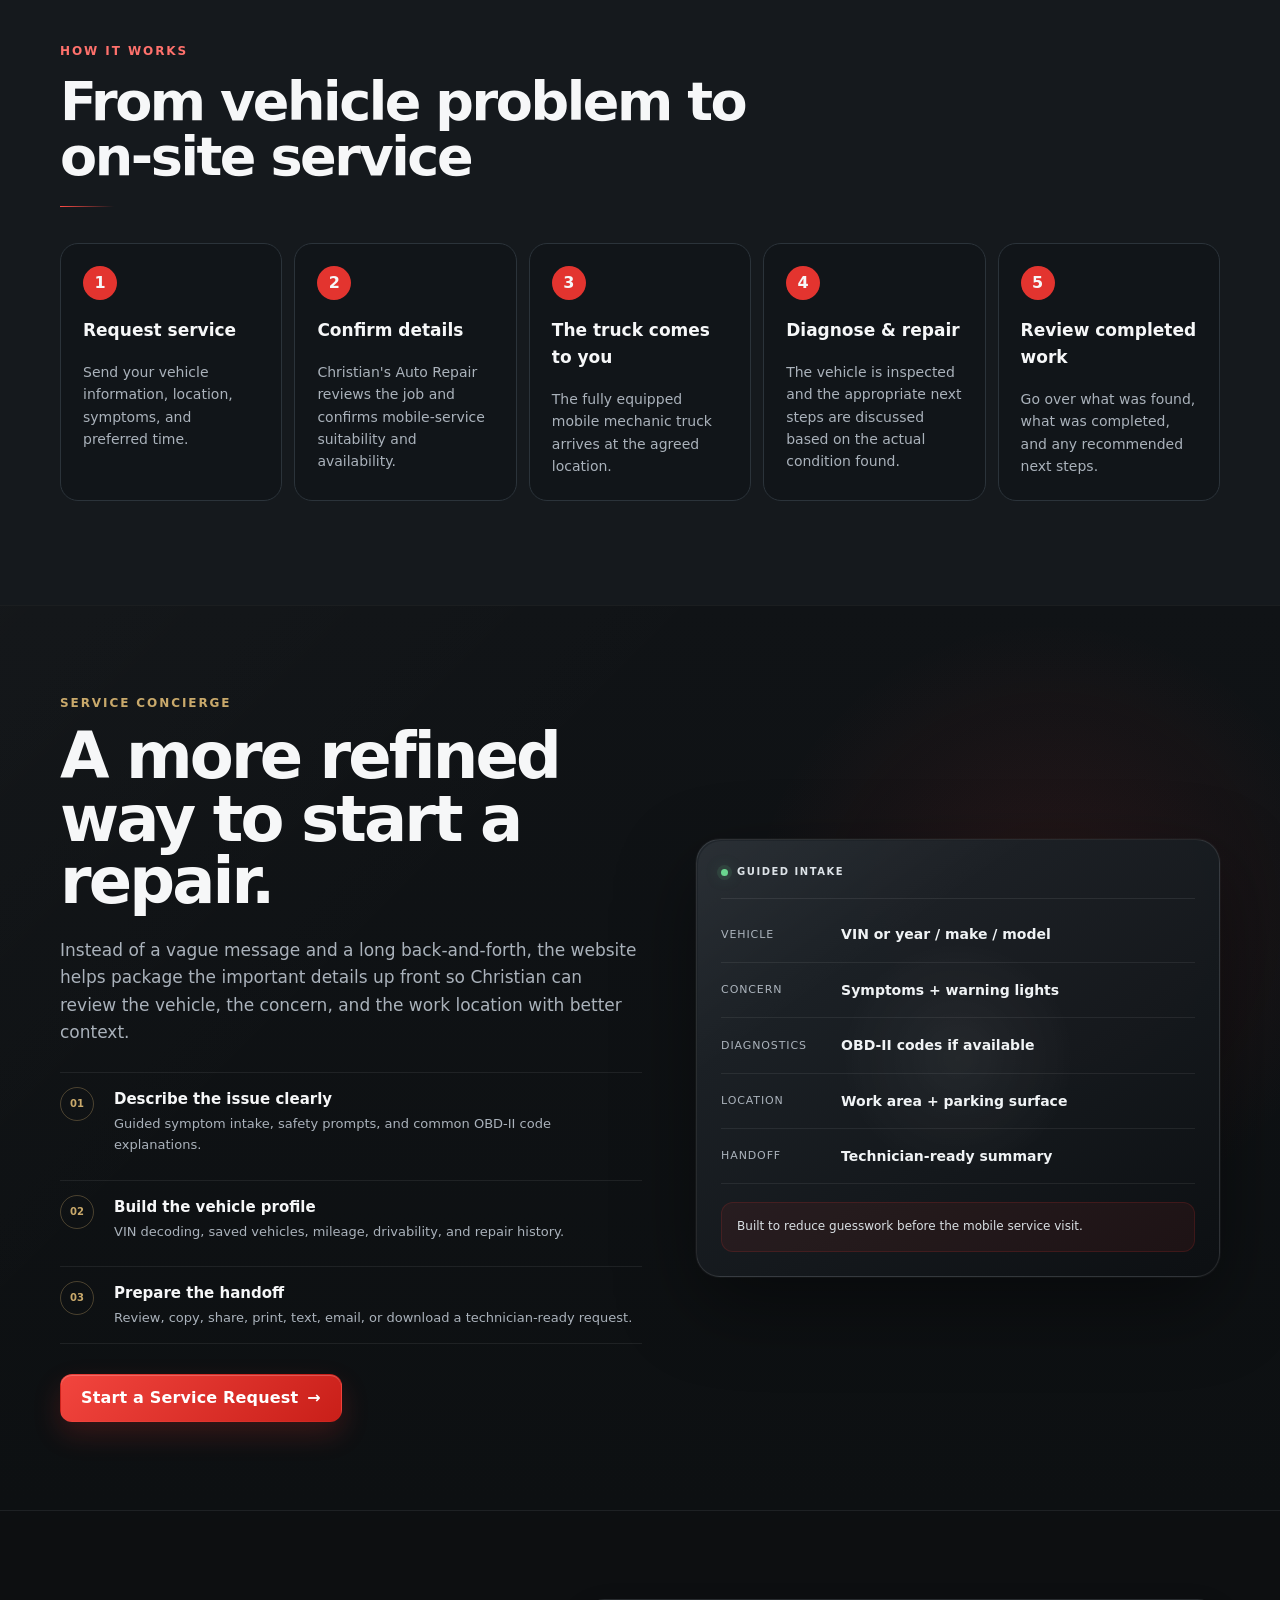
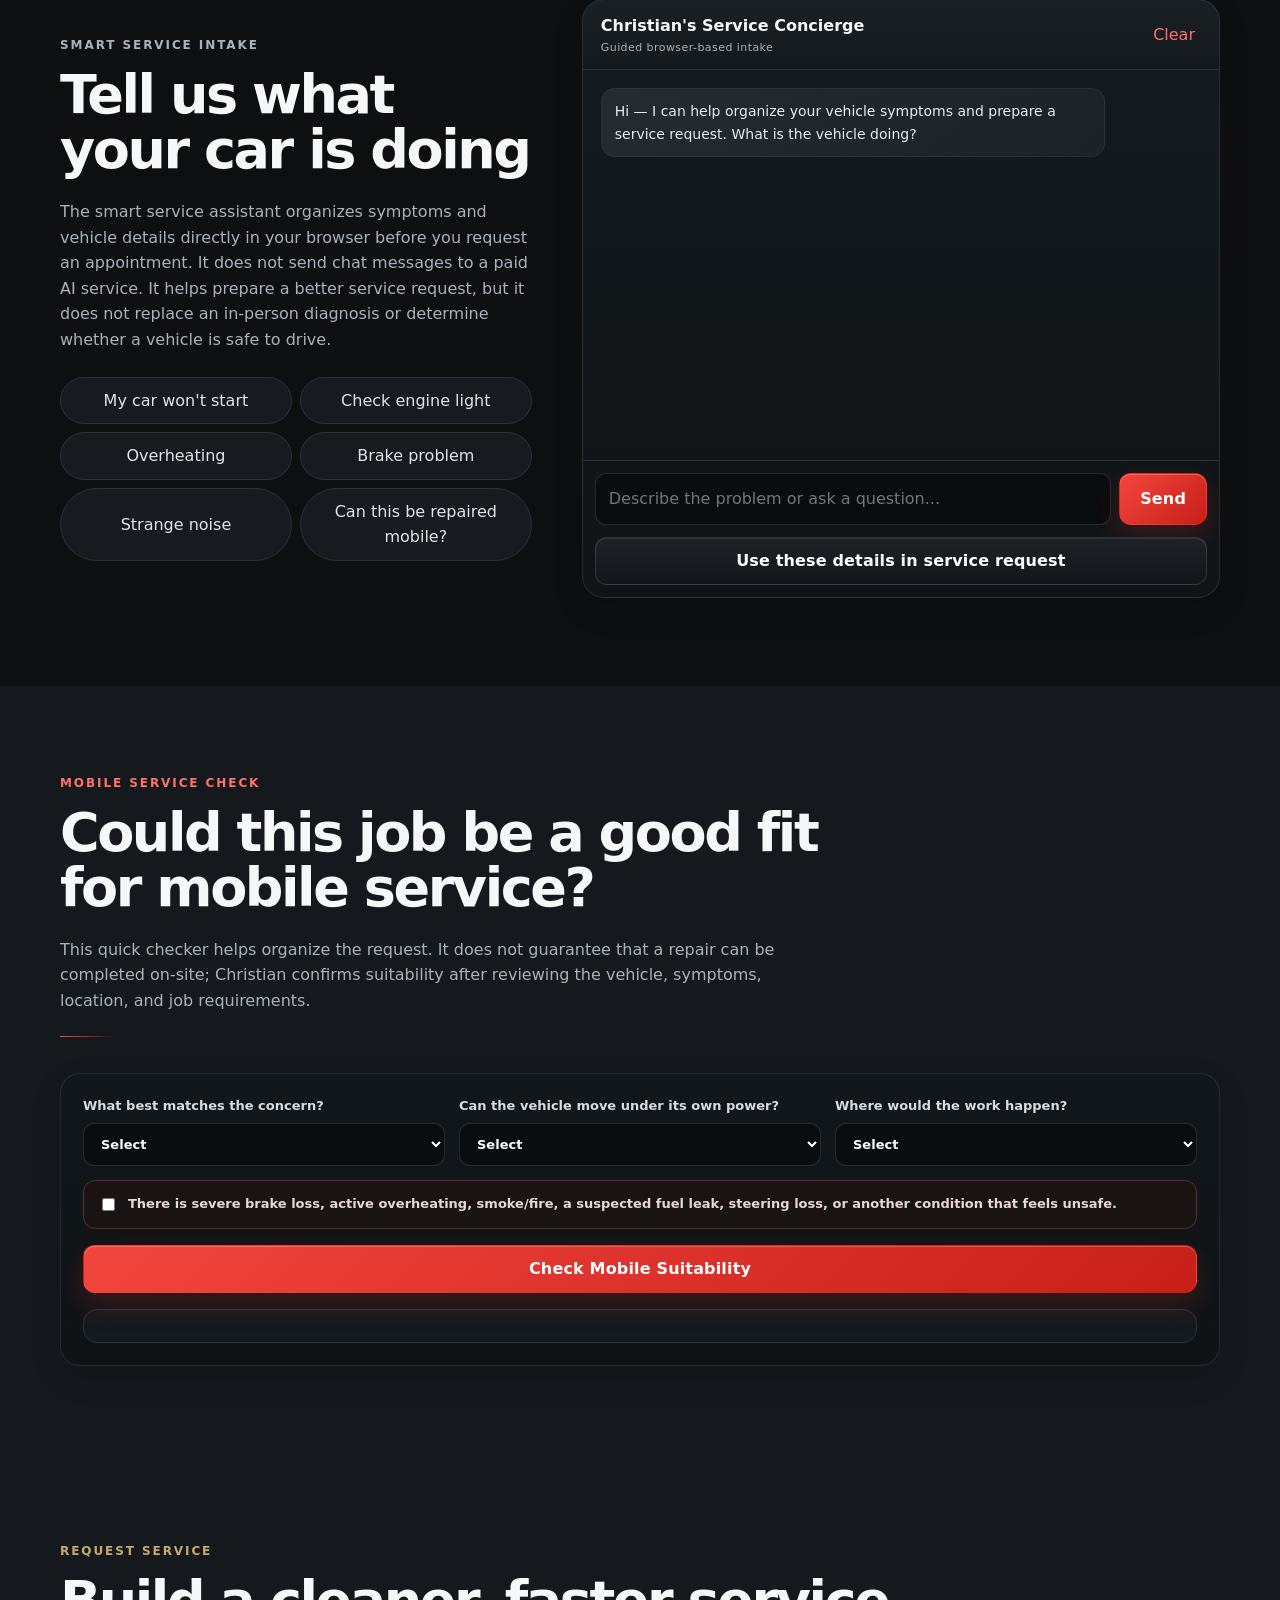
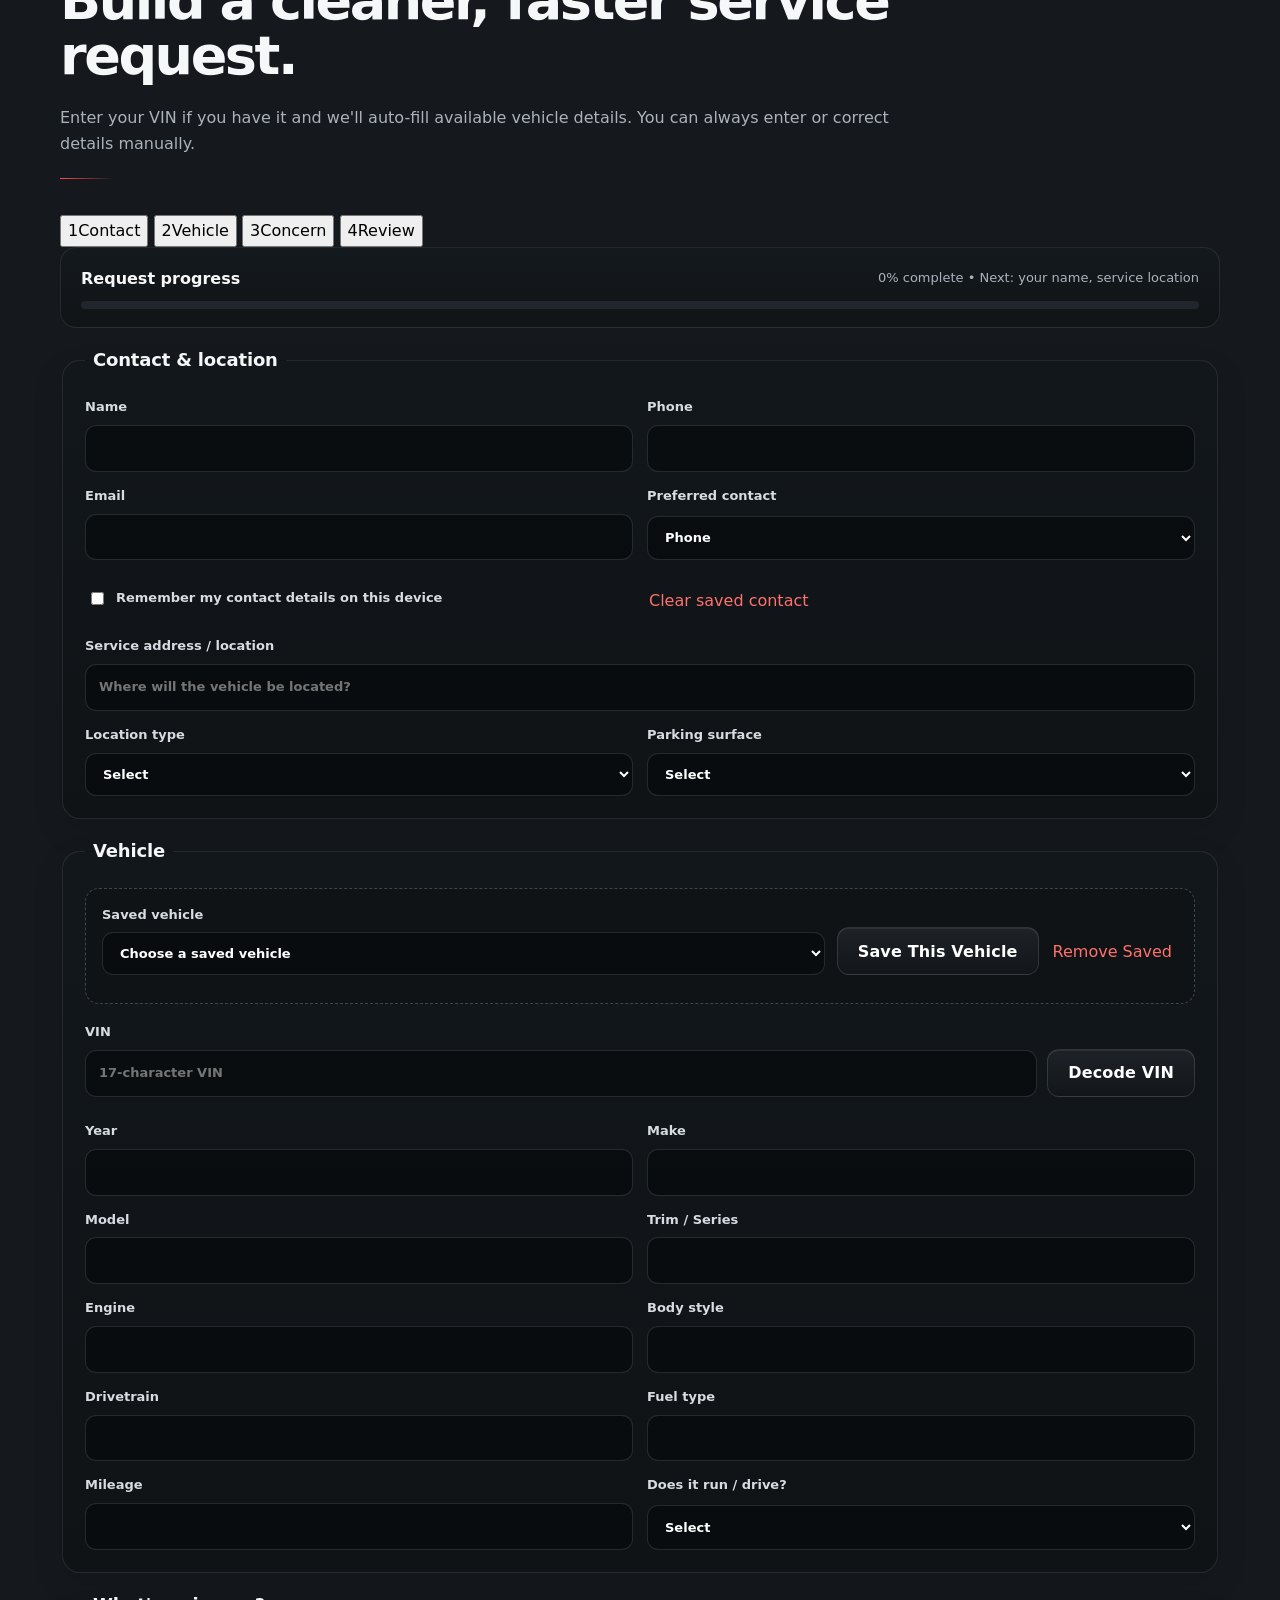
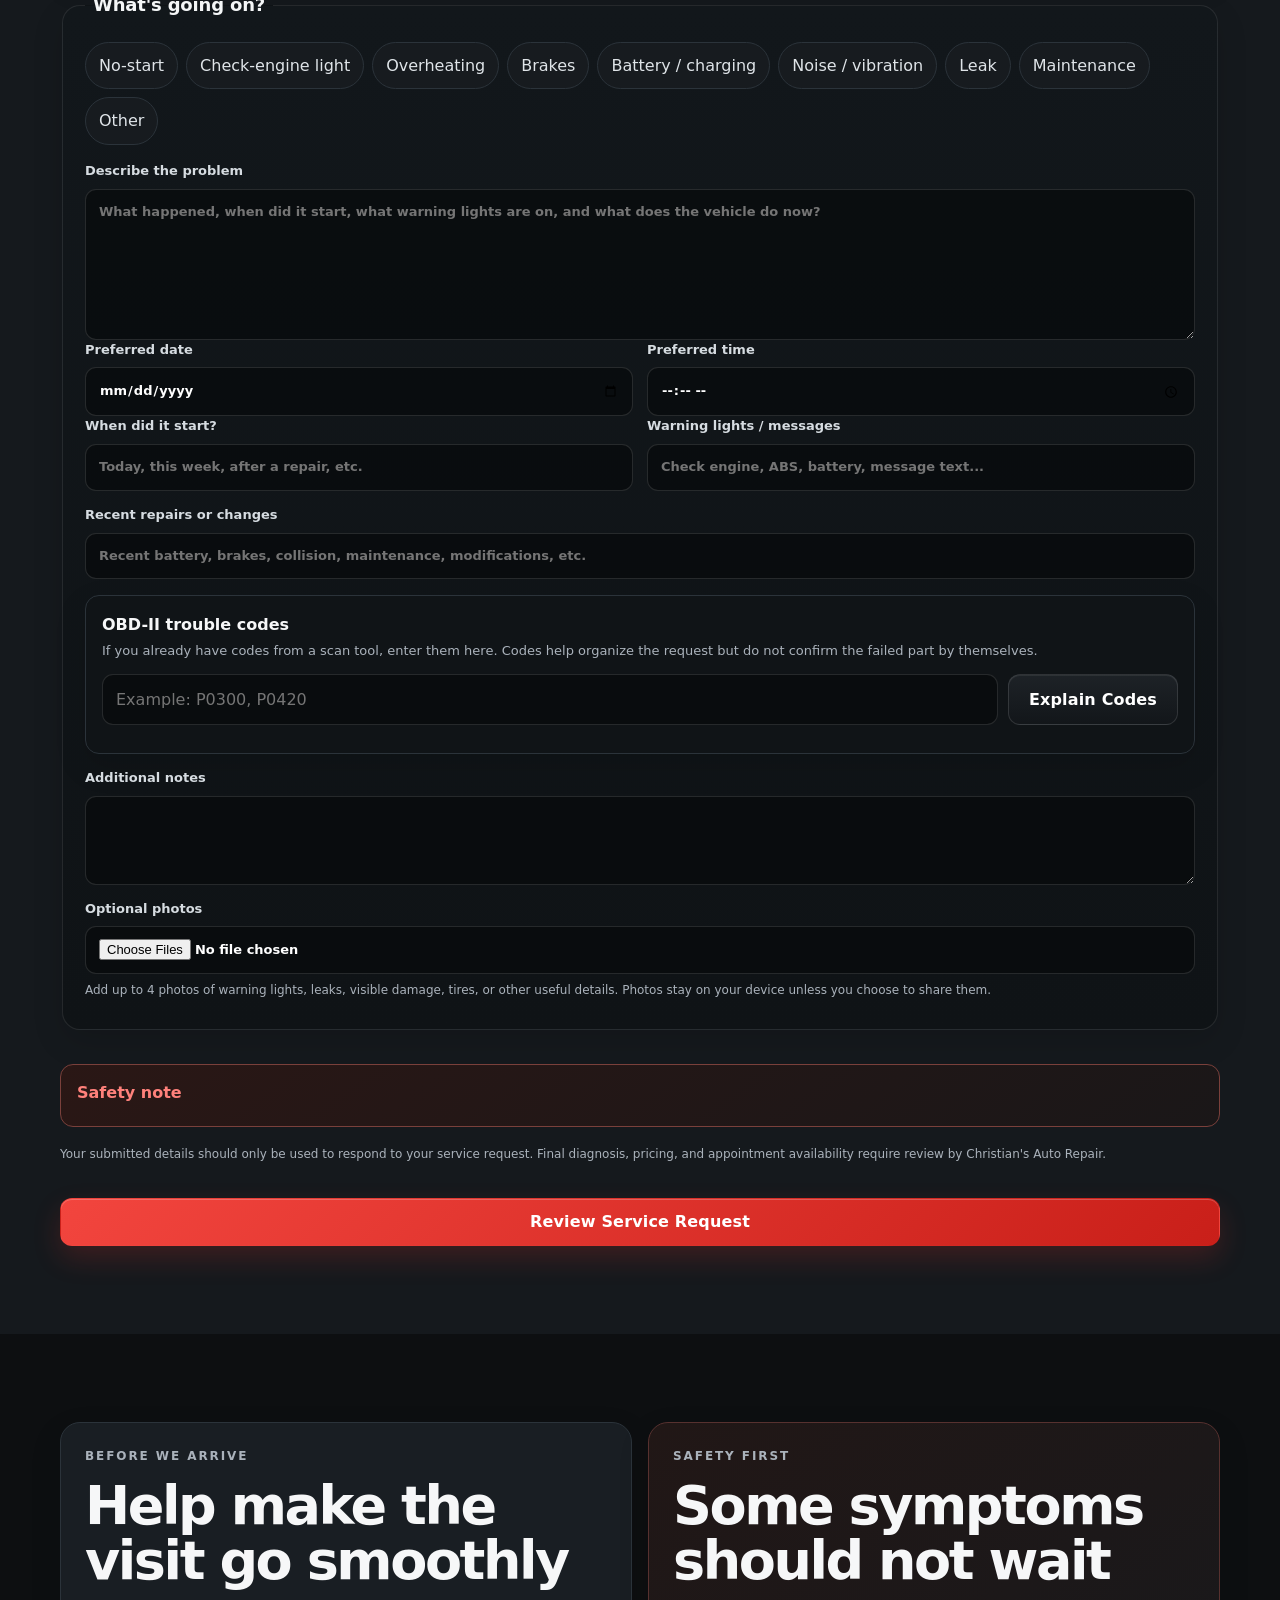
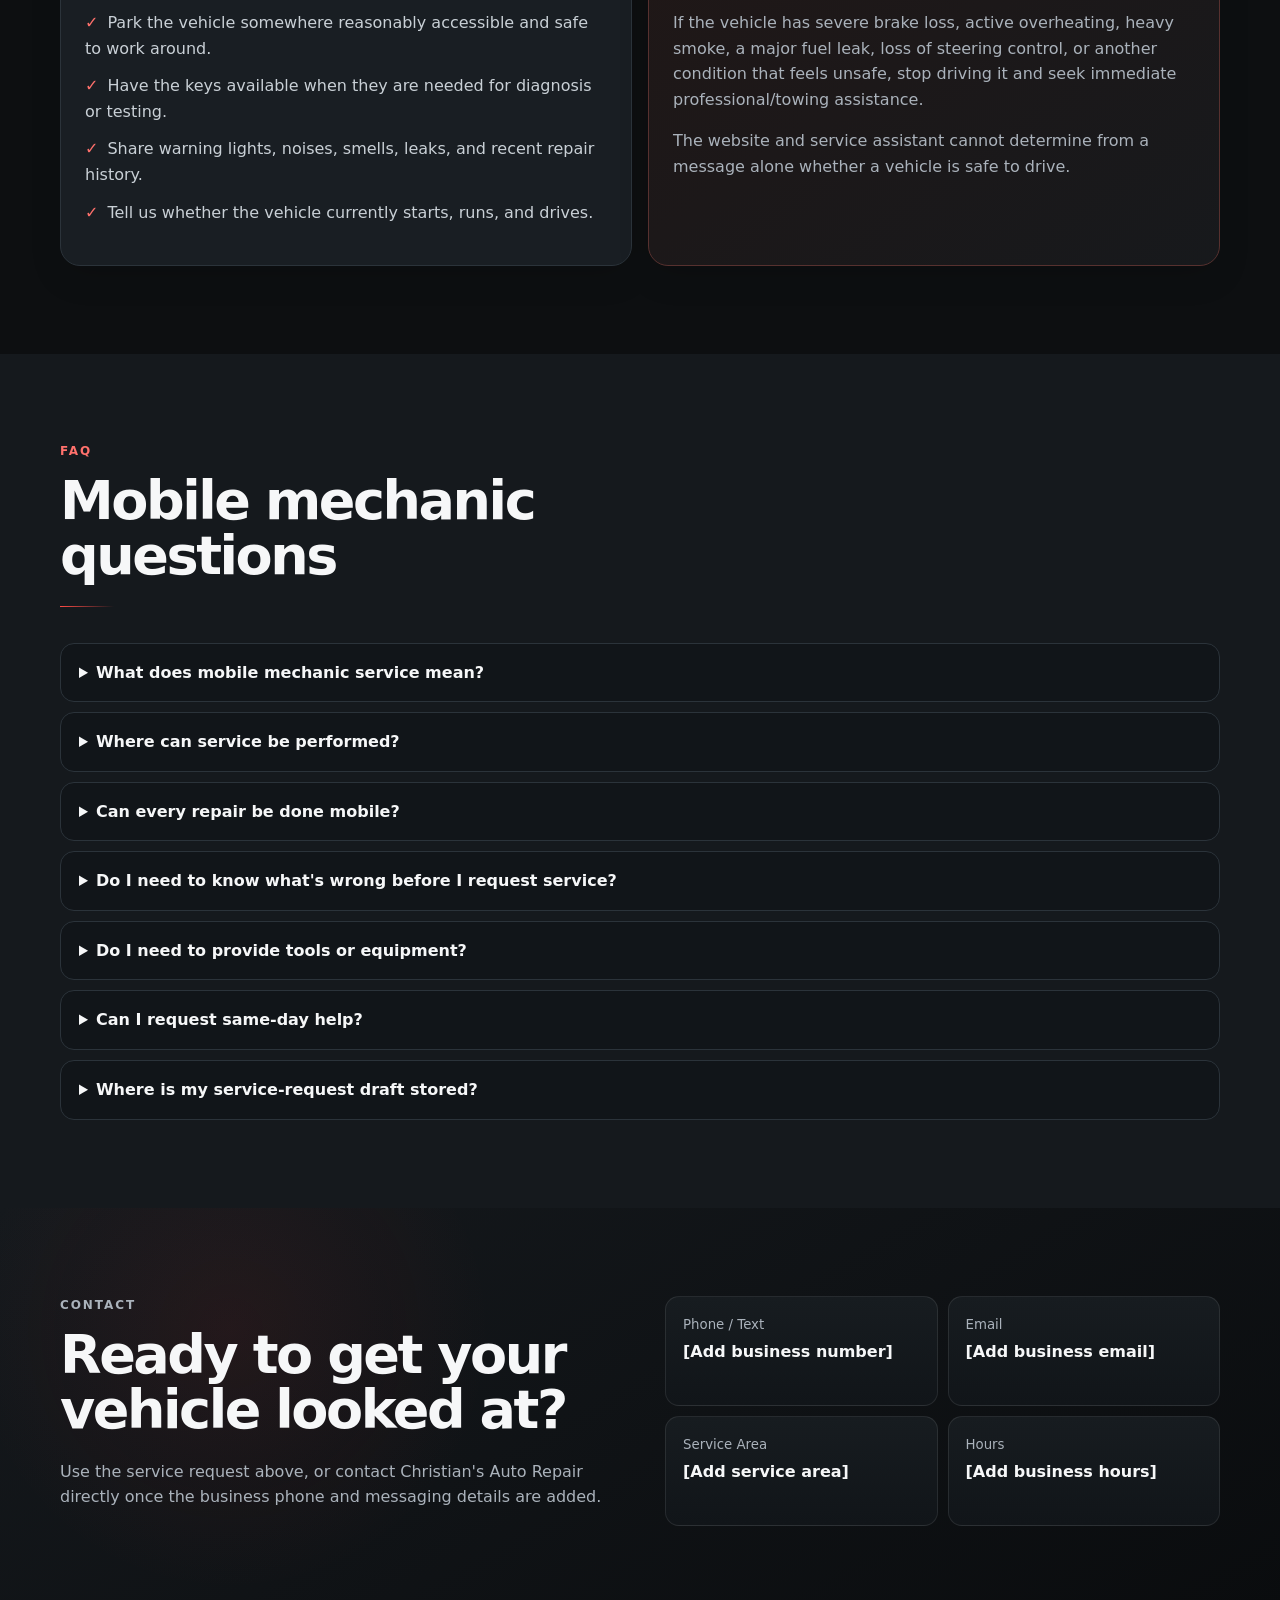
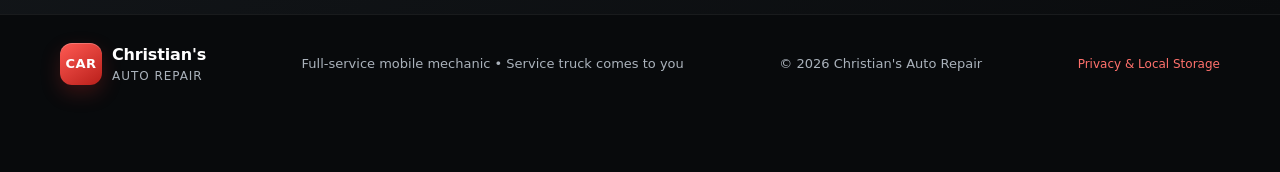
==== commit 9c923ef5: "Add premium navigation, quick start, service search, and request steps" ====
--- a/index.html
+++ b/index.html
@@ -61,6 +61,17 @@
       <a class="btn btn-primary desktop-cta" href="#request">Request Service</a>
     </div>
   </header>
+  <nav class="section-nav" aria-label="Page sections">
+    <div class="wrap section-nav-track">
+      <a href="#home">Overview</a>
+      <a href="#services">Services</a>
+      <a href="#premiumExperience">Concierge</a>
+      <a href="#assistant">Assistant</a>
+      <a href="#mobileCheck">Mobile Check</a>
+      <a href="#request">Request</a>
+      <a href="#faq">FAQ</a>
+    </div>
+  </nav>
 
   <main id="main">
     <section id="home" class="hero section">
@@ -96,6 +107,21 @@
       </div>
     </section>
 
+    <section id="quickStart" class="quick-start-section">
+      <div class="wrap">
+        <div class="quick-start-head">
+          <div><p class="eyebrow premium-eyebrow">QUICK START</p><h2>What do you need right now?</h2></div>
+          <span>Jump straight to the right tool.</span>
+        </div>
+        <div class="quick-start-grid">
+          <a class="quick-start-card premium-surface" href="#assistant"><small>01</small><strong>Help me describe the problem</strong><span>Use the Service Concierge for symptom guidance.</span><b aria-hidden="true">→</b></a>
+          <a class="quick-start-card premium-surface" href="#mobileCheck"><small>02</small><strong>Can this be done mobile?</strong><span>Check likely mobile-service suitability.</span><b aria-hidden="true">→</b></a>
+          <a class="quick-start-card premium-surface" href="#services"><small>03</small><strong>Browse mechanic services</strong><span>Find the repair or system you need.</span><b aria-hidden="true">→</b></a>
+          <a class="quick-start-card premium-surface" href="#request"><small>04</small><strong>I’m ready to request service</strong><span>Go directly to the guided request form.</span><b aria-hidden="true">→</b></a>
+        </div>
+      </div>
+    </section>
+
     <section class="trust-strip premium-trust">
       <div class="wrap premium-trust-grid">
         <div><small>01</small><strong>Vehicle-first intake</strong><span>VIN, symptoms, drivability, codes, and context organized before service.</span></div>
@@ -126,15 +152,22 @@
           <h2>Full-service repair, brought to your vehicle</h2>
           <p>Many common repairs and diagnostic jobs can be completed on-site. Tell us what the vehicle is doing and Christian's Auto Repair can confirm whether the job is a good fit for mobile service.</p>
         </div>
+        <div class="service-finder">
+          <label class="sr-only" for="serviceSearch">Search services</label>
+          <span aria-hidden="true">⌕</span>
+          <input id="serviceSearch" type="search" placeholder="Search services or symptoms — brakes, battery, overheating..." autocomplete="off" />
+          <button id="clearServiceSearch" class="link-btn" type="button" hidden>Clear</button>
+        </div>
+        <div id="serviceSearchStatus" class="service-search-status" aria-live="polite"></div>
         <div class="cards services-grid">
-          <article class="card"><span class="icon">◉</span><h3>Diagnostics</h3><p>Check-engine lights, no-start conditions, warning lights, drivability concerns, and symptom-based troubleshooting.</p></article>
-          <article class="card"><span class="icon">▰</span><h3>Brakes</h3><p>Brake inspections and common brake-system service that can be completed safely on-site.</p></article>
-          <article class="card"><span class="icon">⚡</span><h3>Battery & Charging</h3><p>Battery, starter, alternator, charging-system, and electrical troubleshooting.</p></article>
-          <article class="card"><span class="icon">✦</span><h3>Engine Repair</h3><p>General engine-related diagnosis and repairs suitable for mobile service.</p></article>
-          <article class="card"><span class="icon">≈</span><h3>Cooling System</h3><p>Overheating concerns, hoses, cooling-system diagnosis, and related service.</p></article>
-          <article class="card"><span class="icon">↔</span><h3>Steering & Suspension</h3><p>Diagnosis and repair of common steering and suspension concerns.</p></article>
-          <article class="card"><span class="icon">◆</span><h3>Maintenance</h3><p>Oil and fluid service, tune-ups, belts, hoses, filters, and routine maintenance.</p></article>
-          <article class="card"><span class="icon">＋</span><h3>General Mechanical Repair</h3><p>Have another issue? Submit the symptoms and vehicle information so we can review it.</p></article>
+          <article class="card service-card" data-service="diagnostics check engine no start warning lights drivability troubleshooting scan"><span class="icon">◉</span><h3>Diagnostics</h3><p>Check-engine lights, no-start conditions, warning lights, drivability concerns, and symptom-based troubleshooting.</p></article>
+          <article class="card service-card" data-service="brakes brake pads rotors grinding squealing vibration soft pedal"><span class="icon">▰</span><h3>Brakes</h3><p>Brake inspections and common brake-system service that can be completed safely on-site.</p></article>
+          <article class="card service-card" data-service="battery alternator starter charging electrical no start clicking"><span class="icon">⚡</span><h3>Battery & Charging</h3><p>Battery, starter, alternator, charging-system, and electrical troubleshooting.</p></article>
+          <article class="card service-card" data-service="engine repair misfire rough running power timing leak tune"><span class="icon">✦</span><h3>Engine Repair</h3><p>General engine-related diagnosis and repairs suitable for mobile service.</p></article>
+          <article class="card service-card" data-service="cooling overheating coolant radiator thermostat hose leak"><span class="icon">≈</span><h3>Cooling System</h3><p>Overheating concerns, hoses, cooling-system diagnosis, and related service.</p></article>
+          <article class="card service-card" data-service="steering suspension strut shock ball joint tie rod clunk vibration pulling"><span class="icon">↔</span><h3>Steering & Suspension</h3><p>Diagnosis and repair of common steering and suspension concerns.</p></article>
+          <article class="card service-card" data-service="maintenance oil fluid tune up belt hose filter routine service"><span class="icon">◆</span><h3>Maintenance</h3><p>Oil and fluid service, tune-ups, belts, hoses, filters, and routine maintenance.</p></article>
+          <article class="card service-card" data-service="general mechanical repair electrical exhaust hvac ac heat leak noise other"><span class="icon">＋</span><h3>General Mechanical Repair</h3><p>Have another issue? Submit the symptoms and vehicle information so we can review it.</p></article>
         </div>
         <div class="callout">
           <div><strong>Not sure what you need?</strong><span>Describe the symptom instead of guessing the repair.</span></div>
@@ -283,12 +316,22 @@
           <p>Enter your VIN if you have it and we'll auto-fill available vehicle details. You can always enter or correct details manually.</p>
         </div>
 
+        <div id="draftResumeBanner" class="draft-resume" hidden>
+          <div><span class="status-dot"></span><p><strong>Saved request found</strong><small>Your unfinished request was restored on this device.</small></p></div>
+          <button id="dismissDraftBanner" class="link-btn" type="button">Dismiss</button>
+        </div>
+        <div class="request-step-nav" aria-label="Request form steps">
+          <button type="button" data-step-target="step-contact"><span>1</span>Contact</button>
+          <button type="button" data-step-target="step-vehicle"><span>2</span>Vehicle</button>
+          <button type="button" data-step-target="step-concern"><span>3</span>Concern</button>
+          <button type="button" data-step-target="requestReview"><span>4</span>Review</button>
+        </div>
         <div class="form-progress" aria-label="Service request completion">
           <div class="form-progress-copy"><strong>Request progress</strong><span id="formProgressText">Start with your contact and vehicle details.</span></div>
           <div class="progress-track" aria-hidden="true"><span id="formProgressBar"></span></div>
         </div>
         <form id="serviceForm" class="service-form" novalidate>
-          <fieldset>
+          <fieldset id="step-contact">
             <legend>Contact & location</legend>
             <div class="form-grid">
               <label>Name <input name="name" required autocomplete="name" /></label>
@@ -321,7 +364,7 @@
             </div>
           </fieldset>
 
-          <fieldset>
+          <fieldset id="step-vehicle">
             <legend>Vehicle</legend>
             <div class="saved-vehicle-bar">
               <label>Saved vehicle
@@ -354,7 +397,7 @@
             </div>
           </fieldset>
 
-          <fieldset>
+          <fieldset id="step-concern">
             <legend>What's going on?</legend>
             <div class="issue-chips" id="issueChips">
               <button type="button" data-issue="No-start">No-start</button>
@@ -479,7 +522,8 @@
     </section>
   </main>
 
-  <a class="chat-fab" href="#assistant" aria-label="Open service assistant">Ask the Service Assistant</a>
+  <button id="backToTop" class="back-to-top" type="button" aria-label="Back to top" hidden>↑</button>
+  <a class="chat-fab" href="#assistant" aria-label="Open service assistant">Ask the Service Concierge</a>
 
   <div class="mobile-bar" aria-label="Quick contact">
     <a class="contact-placeholder" href="#contact">Call</a>
--- a/styles.css
+++ b/styles.css
@@ -49,3 +49,458 @@
 
 .policy-wrap{max-width:980px}.policy-wrap>h1{font-size:clamp(40px,6vw,66px);line-height:1.02;letter-spacing:-.035em;margin:.1em 0 .35em}.policy-grid{display:grid;grid-template-columns:1fr 1fr;gap:14px;margin-top:34px}.policy-grid .panel h2{font-size:21px;margin-top:0}.policy-grid .panel p{margin-bottom:0}.policy-note{margin-top:18px}
 @media(max-width:700px){.policy-grid{grid-template-columns:1fr}}
+
+/* PREMIUM BRAND LAYER */
+:root{
+  --premium-gold:#c9a96b;
+  --premium-silver:#d7dde2;
+  --premium-glass:rgba(18,22,26,.72);
+  --premium-line:rgba(255,255,255,.10);
+  --premium-glow:0 0 0 1px rgba(255,255,255,.03),0 28px 80px rgba(0,0,0,.42);
+}
+body{
+  background:
+    radial-gradient(circle at 15% -10%,rgba(227,52,47,.10),transparent 26%),
+    radial-gradient(circle at 88% 9%,rgba(255,255,255,.035),transparent 22%),
+    var(--bg);
+  text-rendering:optimizeLegibility;
+  -webkit-font-smoothing:antialiased;
+}
+body:before{
+  content:"";
+  position:fixed;
+  inset:0;
+  pointer-events:none;
+  z-index:-1;
+  opacity:.28;
+  background-image:
+    linear-gradient(rgba(255,255,255,.018) 1px,transparent 1px),
+    linear-gradient(90deg,rgba(255,255,255,.014) 1px,transparent 1px);
+  background-size:56px 56px;
+  mask-image:linear-gradient(to bottom,rgba(0,0,0,.9),transparent 80%);
+}
+.site-header{
+  background:linear-gradient(180deg,rgba(8,10,12,.94),rgba(13,15,17,.84));
+  border-bottom:1px solid rgba(255,255,255,.08);
+  box-shadow:0 8px 30px rgba(0,0,0,.16);
+}
+.brand-mark{
+  background:
+    linear-gradient(145deg,#ff5a53,#b91f1a);
+  box-shadow:inset 0 1px 0 rgba(255,255,255,.22),0 8px 20px rgba(227,52,47,.22);
+}
+.brand strong{letter-spacing:-.01em}
+.site-nav a{position:relative;font-weight:650}
+.site-nav a:before{
+  content:"";
+  position:absolute;
+  left:0;right:0;bottom:-8px;
+  height:1px;
+  transform:scaleX(0);
+  transform-origin:center;
+  background:linear-gradient(90deg,transparent,var(--red2),transparent);
+  transition:transform .22s ease;
+}
+.site-nav a:hover:before,.site-nav a:focus:before,.site-nav a[aria-current="location"]:before{transform:scaleX(1)}
+.site-nav a[aria-current="location"]:after{display:none}
+
+.btn{
+  position:relative;
+  overflow:hidden;
+  letter-spacing:.01em;
+  box-shadow:inset 0 1px 0 rgba(255,255,255,.07);
+  transition:transform .18s ease,border-color .18s ease,background .18s ease,box-shadow .18s ease;
+}
+.btn:before{
+  content:"";
+  position:absolute;
+  top:-120%;left:-40%;
+  width:34%;height:340%;
+  transform:rotate(20deg);
+  background:linear-gradient(90deg,transparent,rgba(255,255,255,.16),transparent);
+  transition:left .45s ease;
+}
+.btn:hover:before,.btn:focus-visible:before{left:115%}
+.btn:hover,.btn:focus-visible{transform:translateY(-1px)}
+.btn-primary{
+  background:linear-gradient(135deg,#f2453e,#c91f19);
+  box-shadow:inset 0 1px 0 rgba(255,255,255,.22),0 12px 28px rgba(227,52,47,.20);
+}
+.btn-primary:hover,.btn-primary:focus-visible{
+  background:linear-gradient(135deg,#ff5b54,#d72720);
+  box-shadow:inset 0 1px 0 rgba(255,255,255,.26),0 16px 34px rgba(227,52,47,.28);
+}
+.btn-ghost{
+  background:linear-gradient(180deg,rgba(31,36,41,.92),rgba(19,23,27,.92));
+  border-color:rgba(255,255,255,.12);
+}
+.btn-ghost:hover,.btn-ghost:focus-visible{
+  border-color:rgba(255,255,255,.22);
+  box-shadow:0 12px 26px rgba(0,0,0,.20);
+}
+
+.hero{
+  position:relative;
+  overflow:hidden;
+  min-height:720px;
+  display:flex;
+  align-items:center;
+  padding-top:108px;
+  background:
+    radial-gradient(circle at 78% 24%,rgba(227,52,47,.17),transparent 28%),
+    radial-gradient(circle at 64% 70%,rgba(201,169,107,.05),transparent 24%),
+    linear-gradient(180deg,#0a0c0e,#111417 70%,#0d0f11);
+}
+.hero:before{
+  content:"";
+  position:absolute;
+  inset:0;
+  pointer-events:none;
+  background:
+    linear-gradient(115deg,transparent 0 57%,rgba(255,255,255,.024) 57% 58%,transparent 58% 100%);
+}
+.hero-grid{position:relative;z-index:1}
+.hero-status{
+  display:inline-flex;
+  align-items:center;
+  gap:9px;
+  padding:8px 12px;
+  margin-bottom:18px;
+  border:1px solid rgba(255,255,255,.10);
+  border-radius:999px;
+  background:rgba(255,255,255,.035);
+  color:#e8edf1;
+  font-size:12px;
+  font-weight:750;
+  letter-spacing:.06em;
+  text-transform:uppercase;
+  backdrop-filter:blur(10px);
+}
+.status-dot{
+  width:7px;height:7px;border-radius:50%;
+  background:#65d58b;
+  box-shadow:0 0 0 4px rgba(101,213,139,.10),0 0 16px rgba(101,213,139,.35);
+  flex:none;
+}
+.premium-eyebrow{color:var(--premium-gold)}
+.hero h1{
+  max-width:820px;
+  font-size:clamp(50px,6.3vw,82px);
+  line-height:.96;
+  letter-spacing:-.055em;
+}
+.hero h1 span{
+  color:#fff;
+  background:linear-gradient(90deg,#fff 0%,#ff8a84 40%,#f14840 100%);
+  -webkit-background-clip:text;
+  background-clip:text;
+  -webkit-text-fill-color:transparent;
+}
+.hero .lead{font-size:19px;max-width:720px;color:#bcc5cc}
+.hero-points{margin-top:24px}
+.hero-points li{
+  padding:7px 10px;
+  border:1px solid rgba(255,255,255,.07);
+  border-radius:999px;
+  background:rgba(255,255,255,.025);
+}
+.hero-points li:before{color:var(--premium-gold)}
+
+.premium-surface{
+  position:relative;
+  background:
+    linear-gradient(145deg,rgba(34,40,46,.96),rgba(13,16,19,.97));
+  border:1px solid rgba(255,255,255,.10);
+  box-shadow:var(--premium-glow);
+}
+.premium-surface:before{
+  content:"";
+  position:absolute;
+  inset:1px;
+  pointer-events:none;
+  border-radius:inherit;
+  background:linear-gradient(145deg,rgba(255,255,255,.045),transparent 30%);
+}
+.truck-card{transform:perspective(1100px) rotateY(-2deg);transition:transform .3s ease,box-shadow .3s ease}
+.truck-card:hover{transform:perspective(1100px) rotateY(0deg) translateY(-4px);box-shadow:0 36px 90px rgba(0,0,0,.48)}
+.truck-badge{
+  position:absolute;
+  top:16px;left:16px;
+  z-index:4;
+  display:flex;align-items:center;gap:7px;
+  padding:7px 10px;
+  border-radius:999px;
+  background:rgba(8,10,12,.78);
+  border:1px solid rgba(255,255,255,.12);
+  backdrop-filter:blur(10px);
+  font-size:10px;font-weight:850;letter-spacing:.12em;
+}
+.truck-badge span{width:6px;height:6px;border-radius:50%;background:var(--red2);box-shadow:0 0 12px rgba(255,75,69,.65)}
+.truck-art{
+  background:
+    radial-gradient(circle at 70% 14%,rgba(255,255,255,.07),transparent 22%),
+    linear-gradient(180deg,#343c44 0 58%,#121518 58%);
+}
+.truck-card-copy{
+  position:relative;
+  background:linear-gradient(180deg,rgba(255,255,255,.015),transparent);
+}
+
+.premium-trust{
+  border-block:1px solid rgba(255,255,255,.08);
+  background:rgba(8,10,12,.84);
+  backdrop-filter:blur(12px);
+}
+.premium-trust-grid{
+  display:grid;
+  grid-template-columns:repeat(4,1fr);
+}
+.premium-trust-grid>div{
+  position:relative;
+  min-height:150px;
+  padding:24px 24px 22px;
+  border-right:1px solid rgba(255,255,255,.07);
+}
+.premium-trust-grid>div:last-child{border-right:0}
+.premium-trust-grid small{
+  display:block;
+  margin-bottom:14px;
+  color:var(--premium-gold);
+  font-size:10px;
+  font-weight:900;
+  letter-spacing:.18em;
+}
+.premium-trust-grid strong{display:block;font-size:16px;letter-spacing:-.01em}
+.premium-trust-grid span{display:block;margin-top:7px;color:var(--muted);font-size:12px;line-height:1.55}
+
+.section-head h2,.assistant-grid h2,.panel h2,.contact-grid h2,.premium-copy h2{
+  letter-spacing:-.045em;
+}
+.section-head{position:relative}
+.section-head:after{
+  content:"";
+  display:block;
+  width:54px;height:1px;
+  margin-top:22px;
+  background:linear-gradient(90deg,var(--red2),transparent);
+}
+.card,.panel,.mini-card,.mobile-checker,.service-form fieldset,.chat-card,.review-card,.dtc-helper{
+  box-shadow:0 12px 32px rgba(0,0,0,.12);
+}
+.card,.mini-card{
+  position:relative;
+  overflow:hidden;
+  transition:transform .22s ease,border-color .22s ease,box-shadow .22s ease;
+}
+.card:before,.mini-card:before{
+  content:"";
+  position:absolute;
+  left:0;right:0;top:0;
+  height:1px;
+  background:linear-gradient(90deg,transparent,rgba(255,255,255,.18),transparent);
+  opacity:.75;
+}
+.card:hover,.mini-card:hover{
+  transform:translateY(-4px);
+  border-color:rgba(255,255,255,.15);
+  box-shadow:0 20px 46px rgba(0,0,0,.26);
+}
+.card .icon{
+  box-shadow:inset 0 1px 0 rgba(255,255,255,.08),0 8px 18px rgba(227,52,47,.10);
+}
+
+.premium-experience{
+  position:relative;
+  overflow:hidden;
+  background:
+    radial-gradient(circle at 82% 35%,rgba(227,52,47,.11),transparent 25%),
+    linear-gradient(180deg,#101316,#0d1012);
+  border-block:1px solid rgba(255,255,255,.06);
+}
+.premium-experience:before{
+  content:"";
+  position:absolute;
+  inset:0;
+  pointer-events:none;
+  background:linear-gradient(135deg,rgba(255,255,255,.018),transparent 35%);
+}
+.premium-experience-grid{
+  position:relative;
+  display:grid;
+  grid-template-columns:1fr .9fr;
+  gap:54px;
+  align-items:center;
+}
+.premium-copy>p:not(.eyebrow){color:var(--muted);max-width:680px;font-size:17px}
+.premium-copy h2{font-size:clamp(40px,5vw,64px);line-height:.98;margin:.1em 0 .38em}
+.premium-feature-list{display:grid;gap:10px;margin:26px 0 30px}
+.premium-feature-list>div{
+  display:grid;
+  grid-template-columns:42px 1fr;
+  gap:12px;
+  align-items:start;
+  padding:14px 0;
+  border-top:1px solid rgba(255,255,255,.07);
+}
+.premium-feature-list>div:last-child{border-bottom:1px solid rgba(255,255,255,.07)}
+.premium-feature-list>div>span{
+  display:grid;place-items:center;
+  width:34px;height:34px;
+  border-radius:50%;
+  border:1px solid rgba(201,169,107,.32);
+  color:var(--premium-gold);
+  font-size:10px;font-weight:900;
+}
+.premium-feature-list p{display:grid;gap:3px;margin:0}
+.premium-feature-list strong{font-size:15px}
+.premium-feature-list small{color:var(--muted);font-size:13px}
+.premium-cta{gap:9px}
+.concierge-card{
+  padding:24px;
+  border-radius:24px;
+}
+.concierge-topline{
+  display:flex;align-items:center;gap:9px;
+  padding-bottom:18px;
+  color:#dce2e7;
+  font-size:10px;font-weight:900;letter-spacing:.15em;
+  border-bottom:1px solid rgba(255,255,255,.08);
+}
+.concierge-preview{display:grid;margin-top:8px}
+.preview-row{
+  display:grid;
+  grid-template-columns:100px 1fr;
+  gap:20px;
+  align-items:center;
+  padding:16px 0;
+  border-bottom:1px solid rgba(255,255,255,.07);
+}
+.preview-row small{color:var(--muted);font-size:11px;text-transform:uppercase;letter-spacing:.08em}
+.preview-row strong{font-size:14px;font-weight:700;color:#f0f3f5}
+.concierge-note{
+  margin-top:18px;
+  padding:14px 15px;
+  border-radius:12px;
+  background:rgba(227,52,47,.08);
+  border:1px solid rgba(227,52,47,.16);
+  color:#d9dfe3;
+  font-size:12px;
+}
+
+.assistant-grid{
+  align-items:center;
+}
+.chat-card{
+  background:linear-gradient(180deg,#151a1e,#101417);
+  border-color:rgba(255,255,255,.10);
+}
+.chat-head{
+  background:linear-gradient(180deg,rgba(255,255,255,.025),transparent);
+}
+.chat-head small{font-size:11px;letter-spacing:.04em}
+.msg.bot{background:linear-gradient(145deg,#242b31,#1c2227);border:1px solid rgba(255,255,255,.05)}
+.msg.user{background:linear-gradient(135deg,#e43b35,#bd201b);box-shadow:0 8px 20px rgba(227,52,47,.14)}
+
+.mobile-checker,.service-form fieldset{
+  background:linear-gradient(180deg,#12171b,#0f1316);
+  border-color:rgba(255,255,255,.09);
+}
+.service-form legend{
+  color:#f4f6f7;
+  letter-spacing:-.01em;
+}
+input,select,textarea{
+  background:rgba(7,10,12,.72);
+  border-color:rgba(255,255,255,.12);
+  transition:border-color .18s ease,box-shadow .18s ease,background .18s ease;
+}
+input:hover,select:hover,textarea:hover{border-color:rgba(255,255,255,.19)}
+input:focus,select:focus,textarea:focus{
+  background:#0d1114;
+  border-color:#ef5751;
+  box-shadow:0 0 0 3px rgba(227,52,47,.12),0 12px 28px rgba(0,0,0,.16);
+}
+.form-progress{
+  background:linear-gradient(180deg,#14191d,#101417);
+  border-color:rgba(255,255,255,.09);
+}
+.progress-track{background:#20262b}
+.progress-track span{box-shadow:0 0 18px rgba(227,52,47,.28)}
+.request-head{max-width:850px}
+.review-card{
+  background:linear-gradient(180deg,#181d21,#121619);
+  border-color:rgba(201,169,107,.26);
+  box-shadow:0 24px 60px rgba(0,0,0,.26);
+}
+.review-card pre{
+  background:#0a0d0f;
+  border-color:rgba(255,255,255,.08);
+}
+
+.contact-section{
+  position:relative;
+  overflow:hidden;
+  background:
+    radial-gradient(circle at 18% 30%,rgba(227,52,47,.08),transparent 24%),
+    linear-gradient(150deg,#15191d,#0a0c0e);
+}
+.contact-card div{
+  background:linear-gradient(180deg,#171c20,#111519);
+  border-color:rgba(255,255,255,.09);
+  transition:transform .18s ease,border-color .18s ease;
+}
+.contact-card div:hover{transform:translateY(-2px);border-color:rgba(255,255,255,.16)}
+
+footer{
+  background:#080a0c;
+  border-color:rgba(255,255,255,.07);
+}
+
+.reveal{
+  opacity:0;
+  transform:translateY(20px);
+  transition:opacity .6s cubic-bezier(.2,.7,.2,1),transform .6s cubic-bezier(.2,.7,.2,1);
+}
+.reveal.is-visible{opacity:1;transform:none}
+
+@media(max-width:960px){
+  .hero{min-height:auto}
+  .truck-card{transform:none}
+  .premium-trust-grid{grid-template-columns:1fr 1fr}
+  .premium-trust-grid>div:nth-child(2){border-right:0}
+  .premium-trust-grid>div:nth-child(-n+2){border-bottom:1px solid rgba(255,255,255,.07)}
+  .premium-experience-grid{grid-template-columns:1fr}
+}
+@media(max-width:700px){
+  .hero{padding-top:72px}
+  .hero h1{font-size:47px}
+  .hero-status{font-size:10px}
+  .hero-points li{width:100%}
+  .premium-trust-grid{grid-template-columns:1fr}
+  .premium-trust-grid>div{border-right:0;border-bottom:1px solid rgba(255,255,255,.07);min-height:0}
+  .premium-trust-grid>div:last-child{border-bottom:0}
+  .premium-experience-grid{gap:28px}
+  .premium-copy h2{font-size:42px}
+  .preview-row{grid-template-columns:1fr;gap:3px}
+  .concierge-card{padding:18px}
+}
+@media(prefers-reduced-motion:reduce){
+  .reveal{opacity:1!important;transform:none!important}
+  .truck-card{transform:none!important}
+  .btn:hover,.btn:focus-visible,.card:hover,.mini-card:hover{transform:none}
+}
+
+.site-header.scrolled{
+  background:rgba(8,10,12,.96);
+  box-shadow:0 14px 38px rgba(0,0,0,.28);
+}
+.premium-surface:after{
+  content:"";
+  position:absolute;
+  inset:0;
+  pointer-events:none;
+  border-radius:inherit;
+  opacity:.72;
+  background:radial-gradient(circle at var(--mx,50%) var(--my,50%),rgba(255,255,255,.075),transparent 34%);
+  mix-blend-mode:screen;
+}
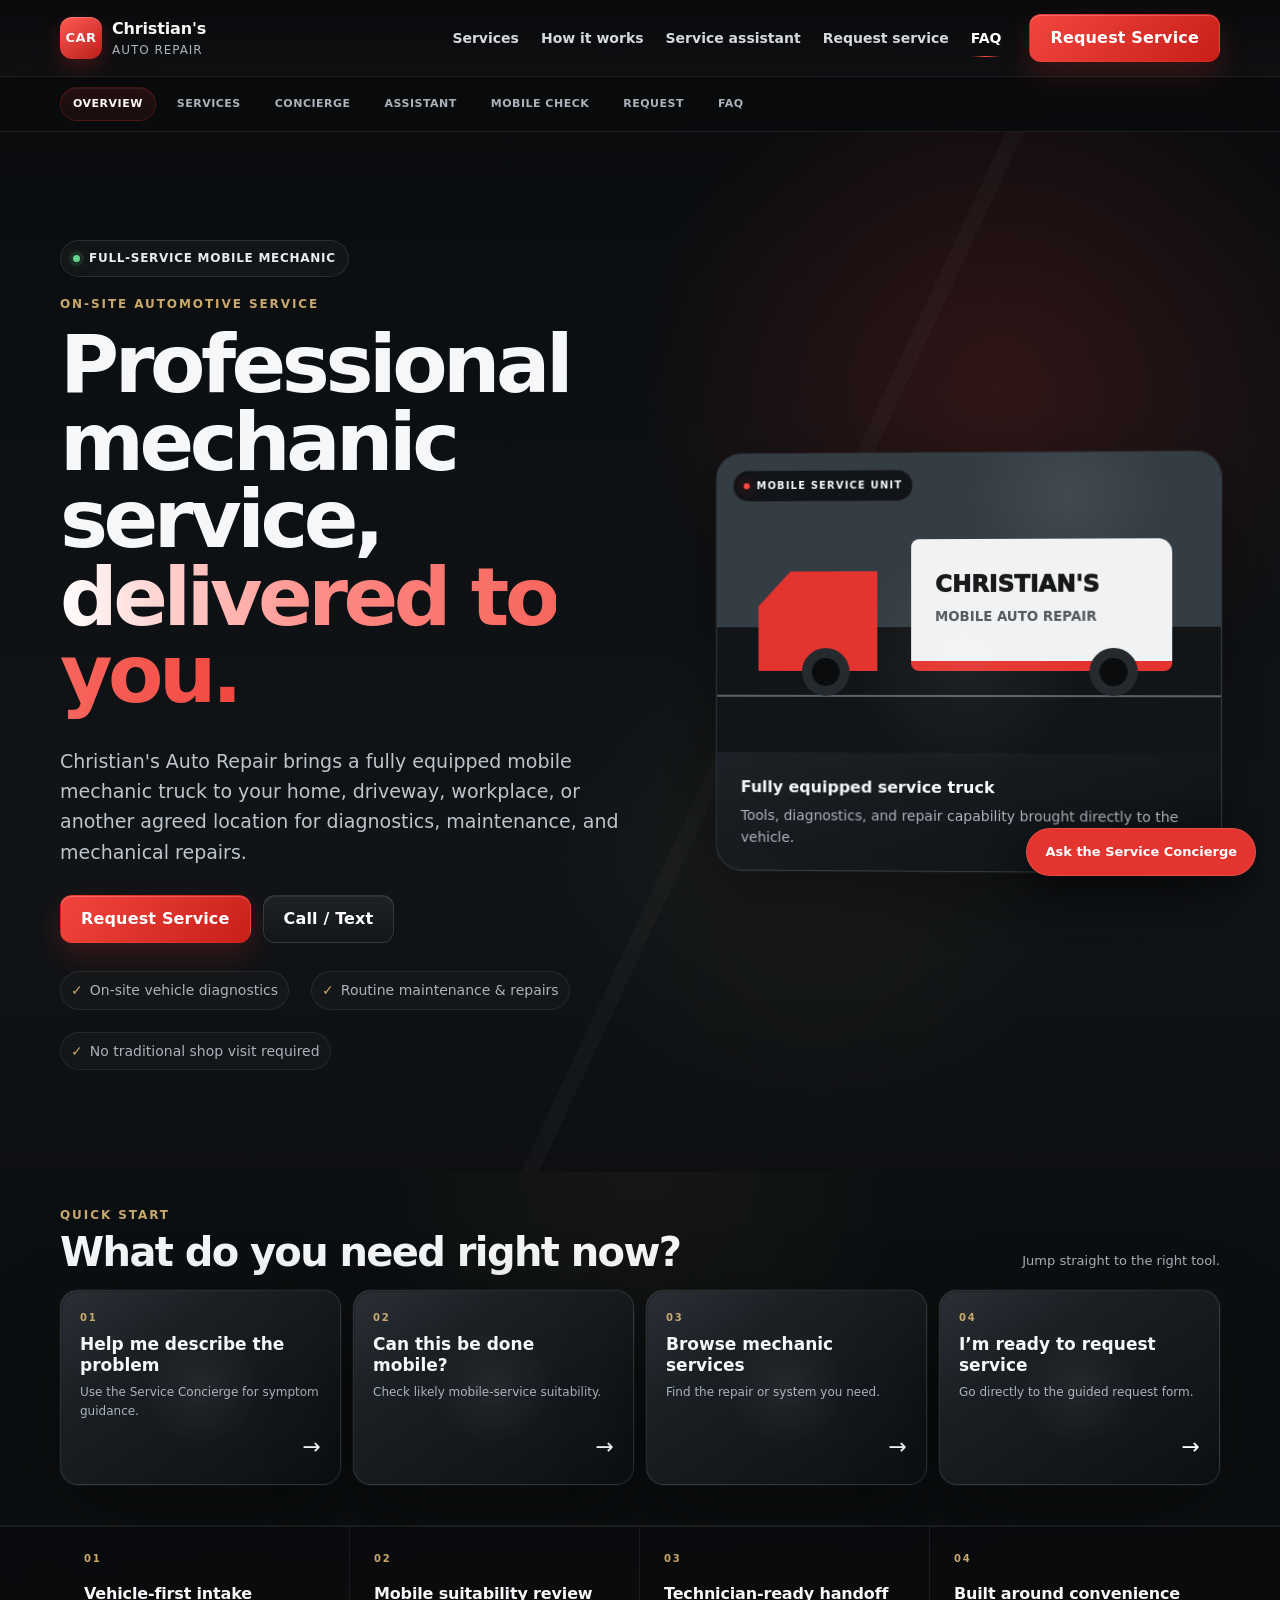
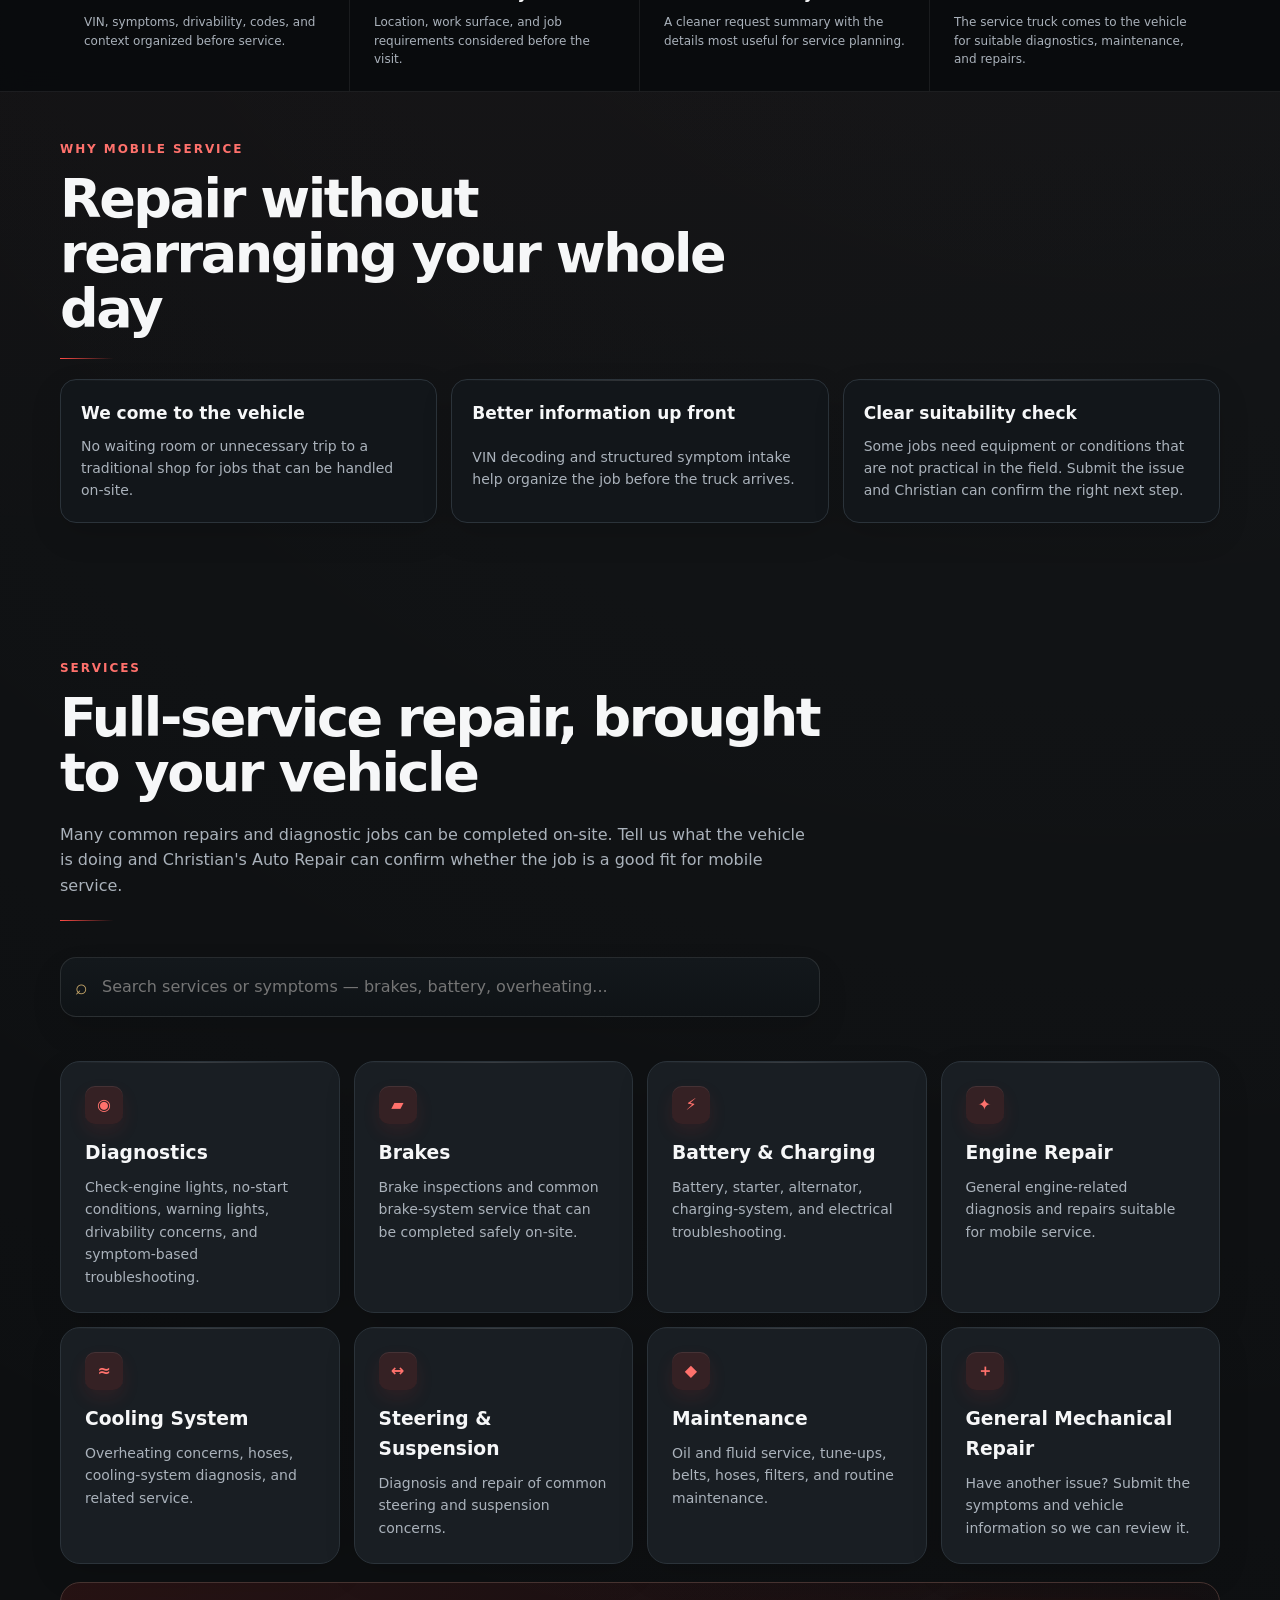
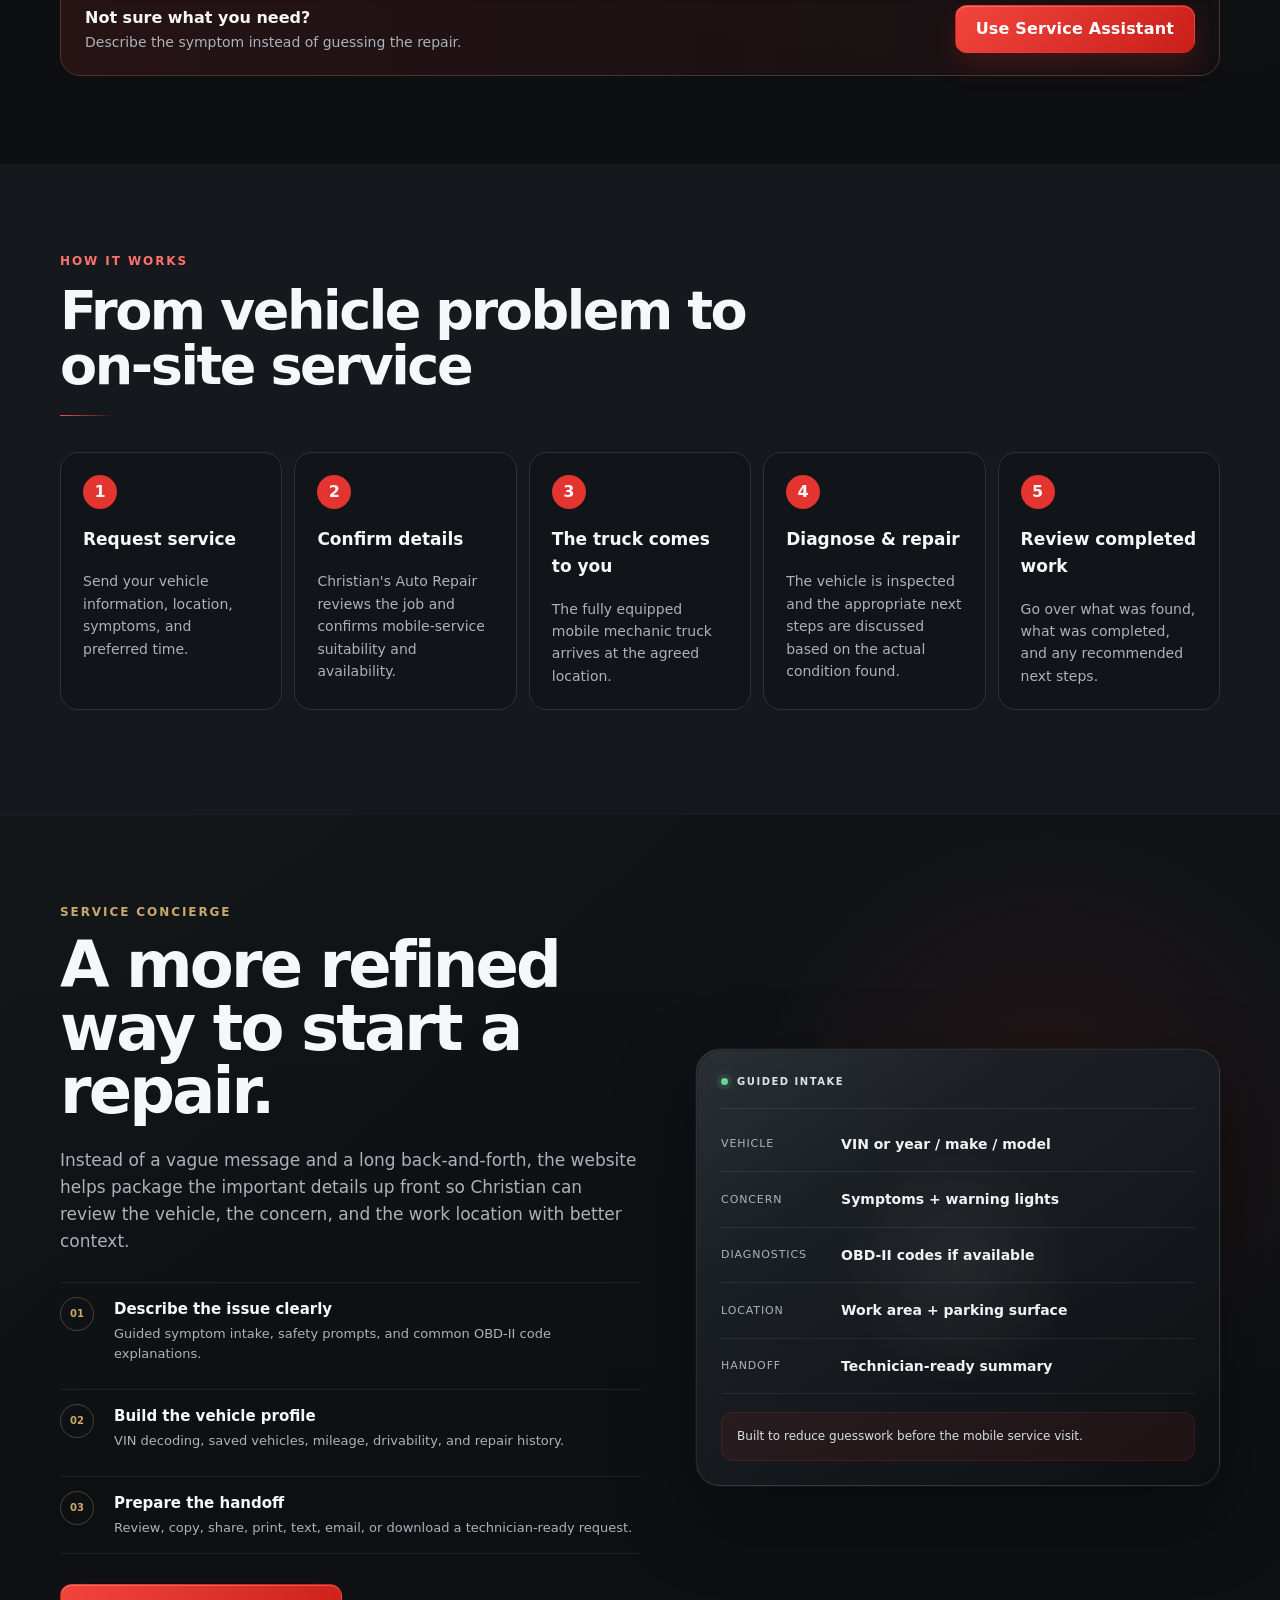
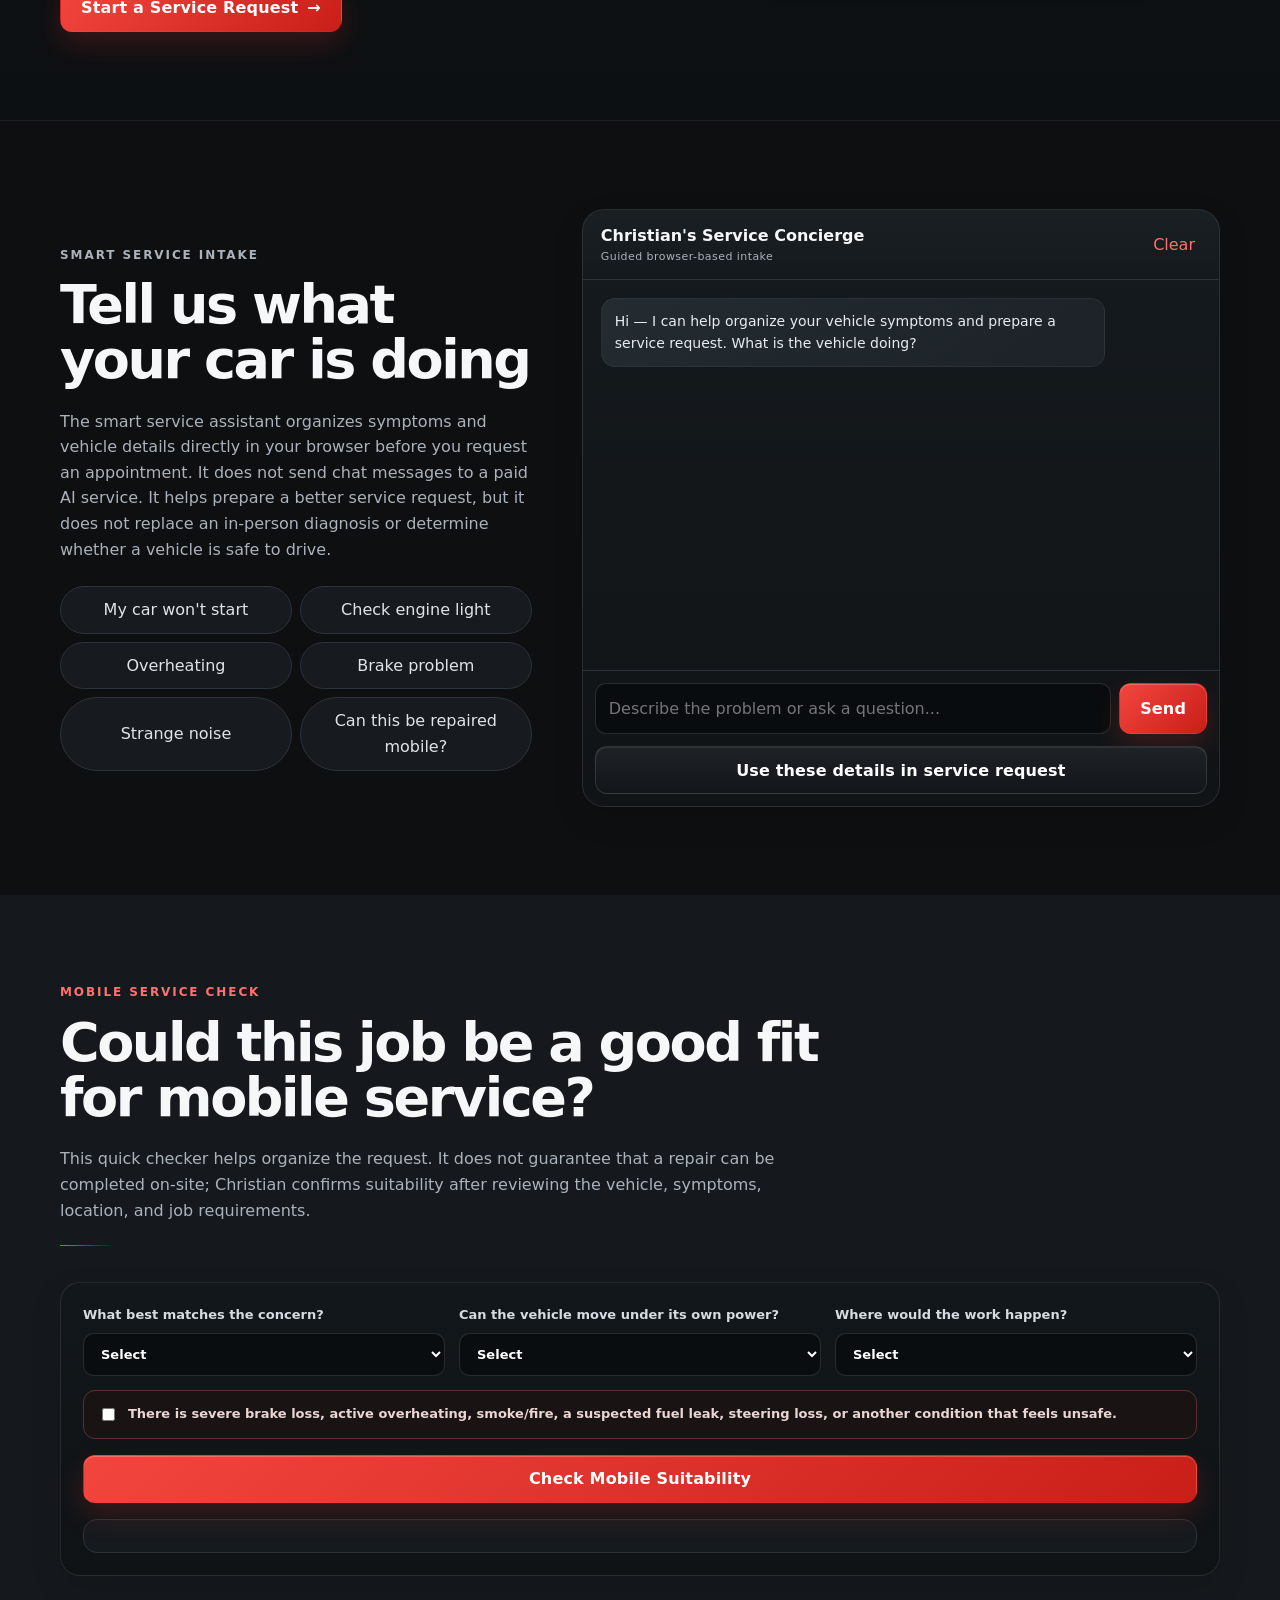
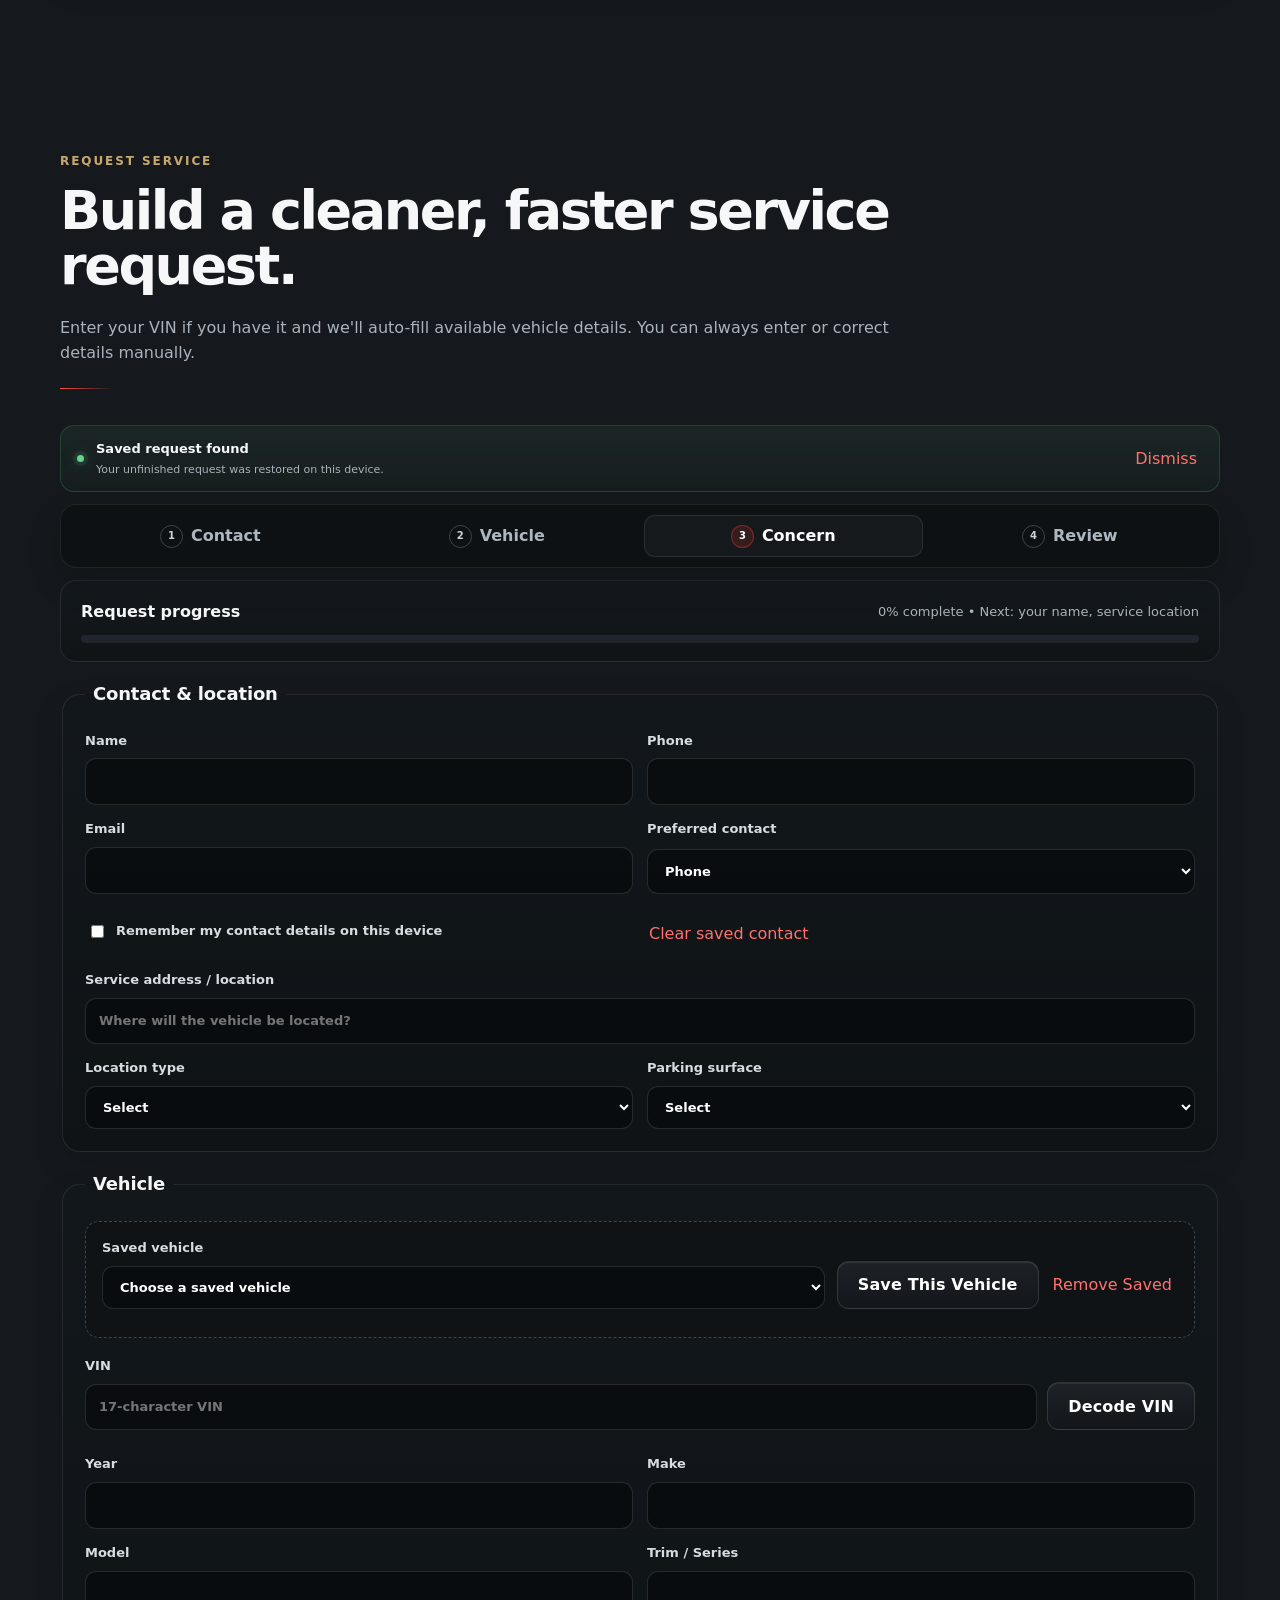
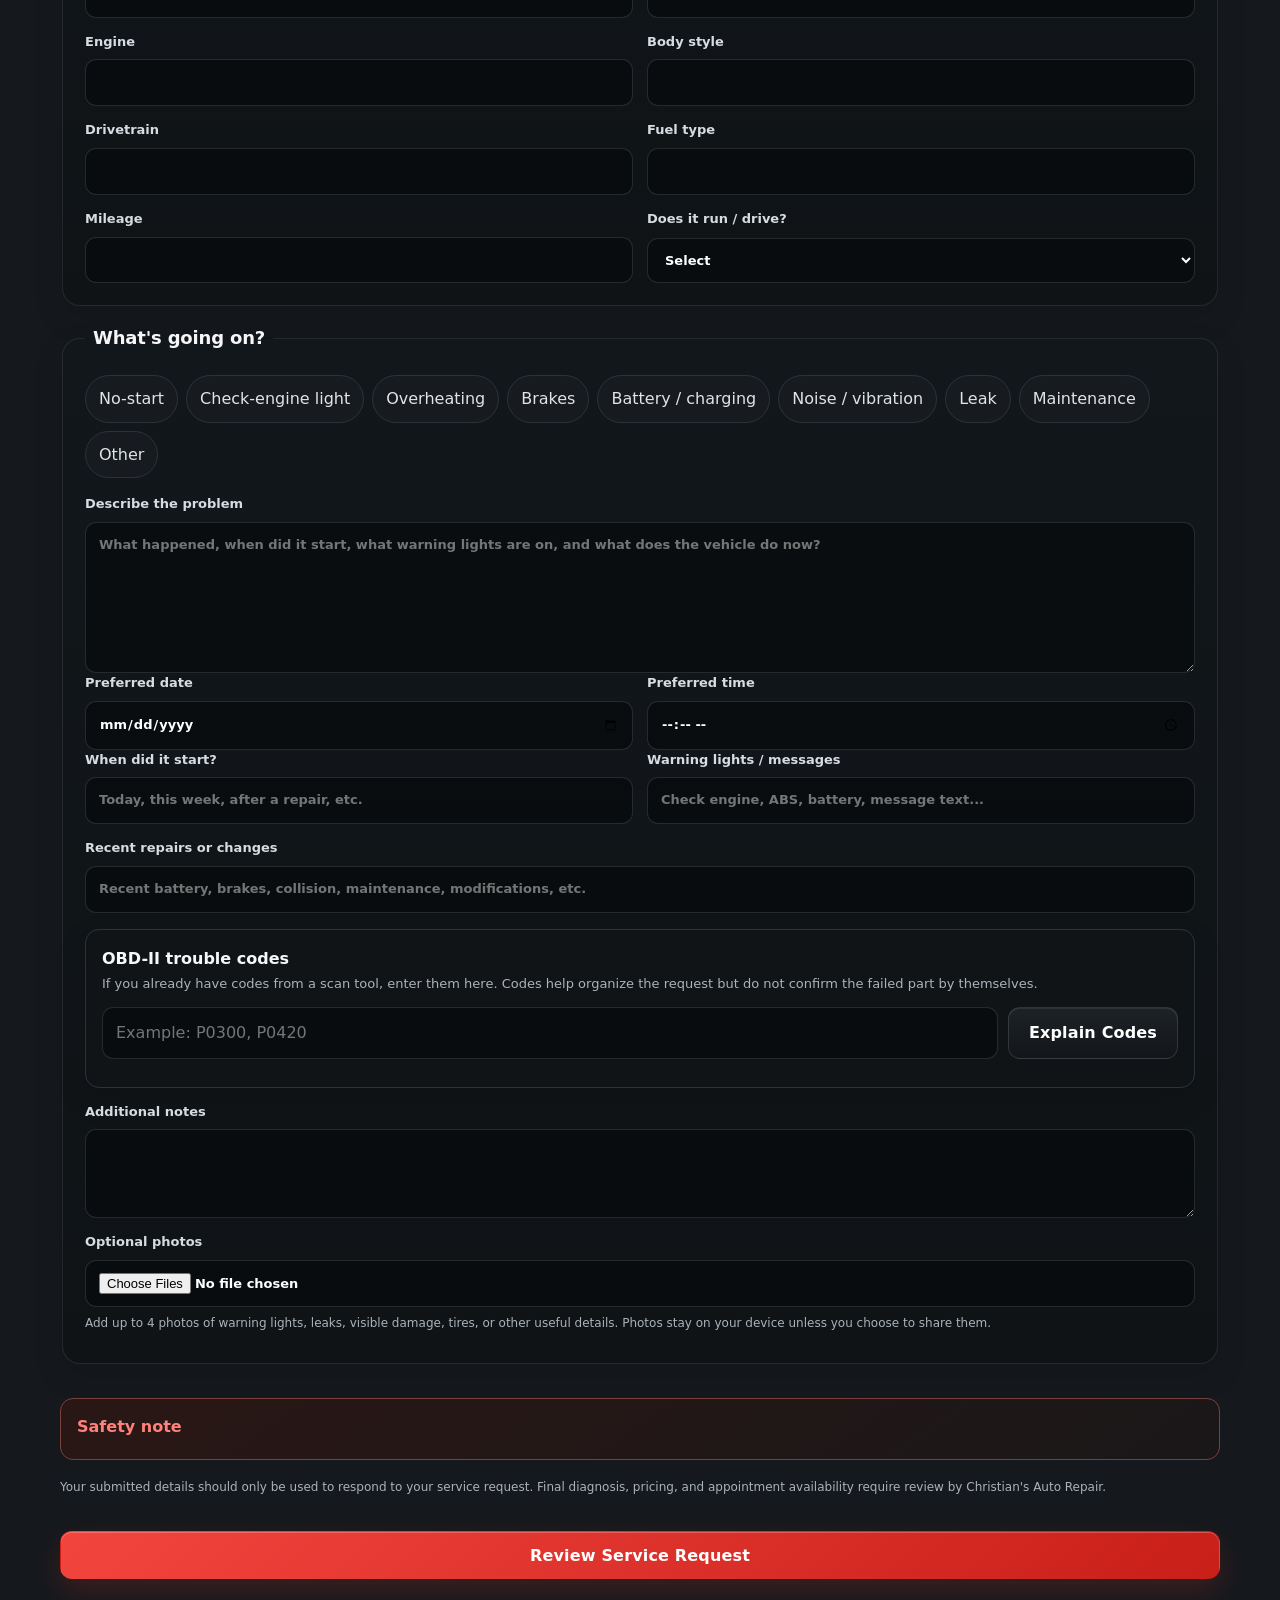
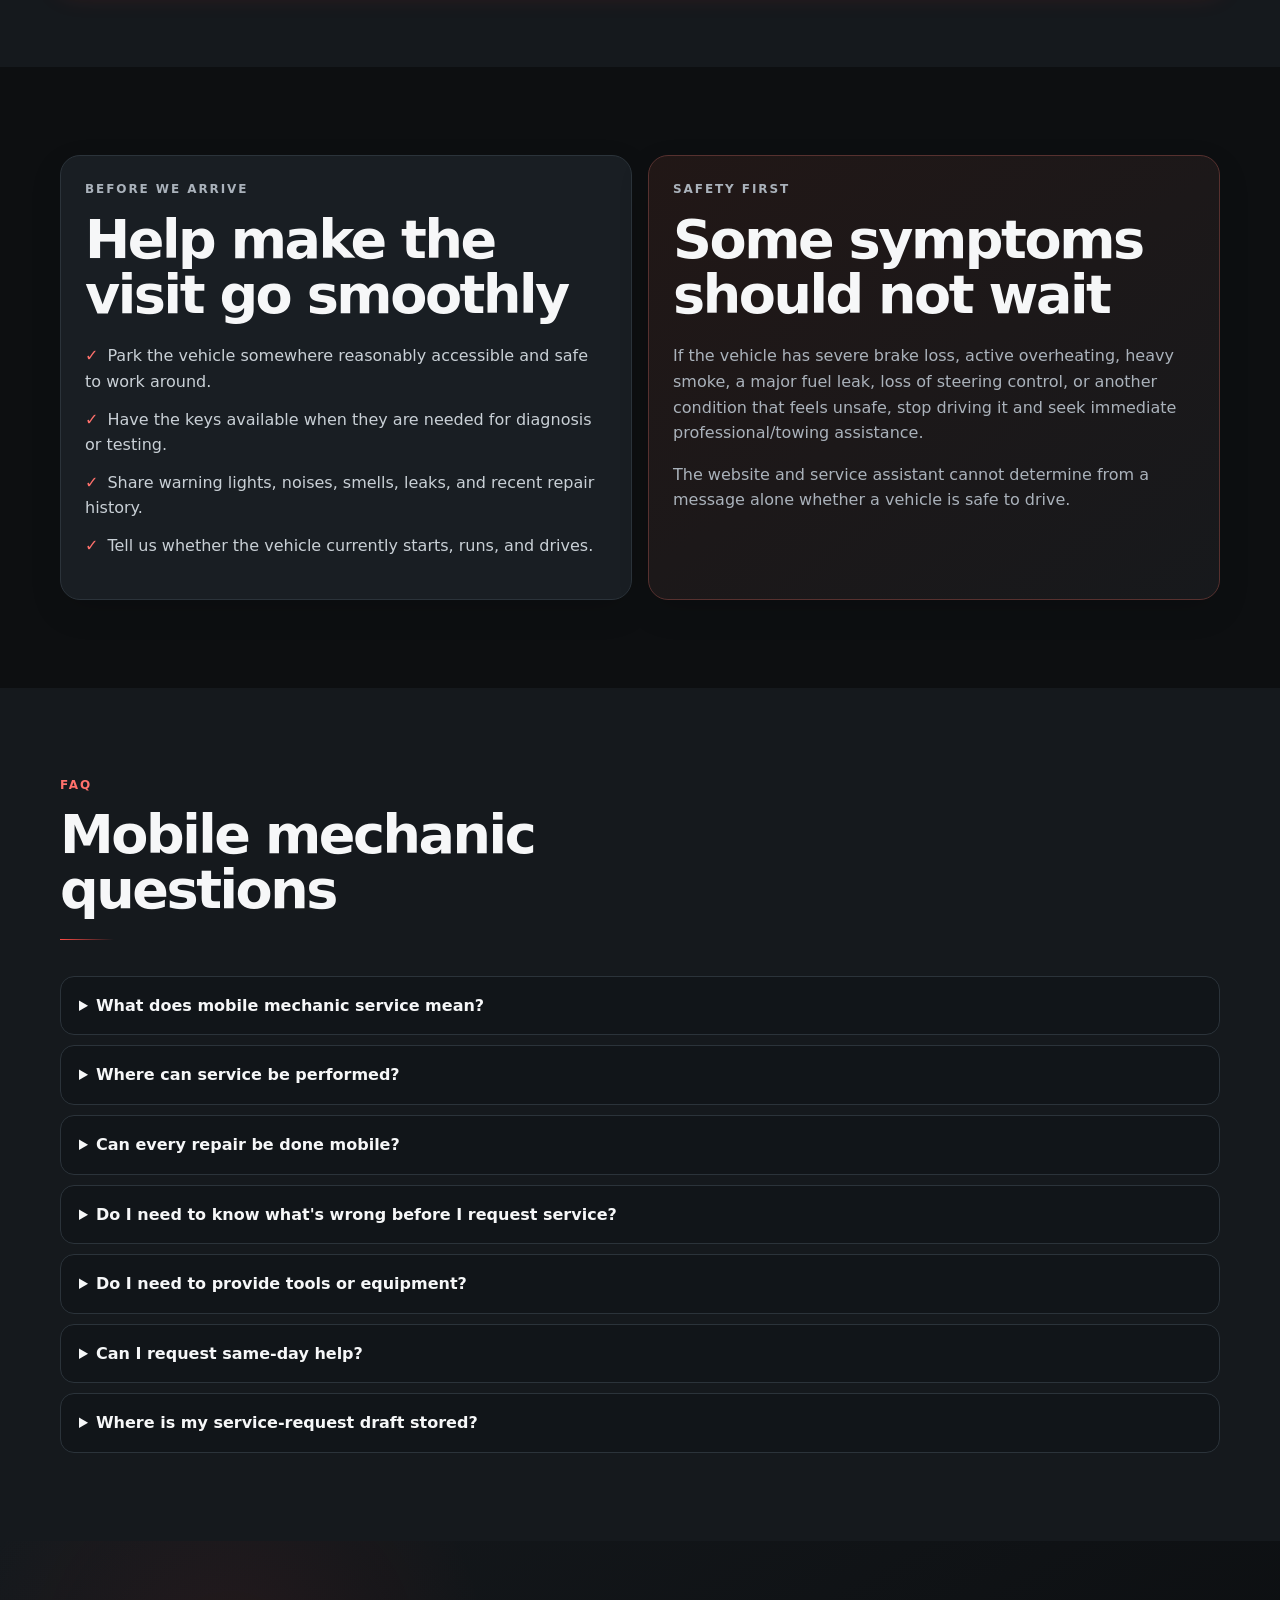
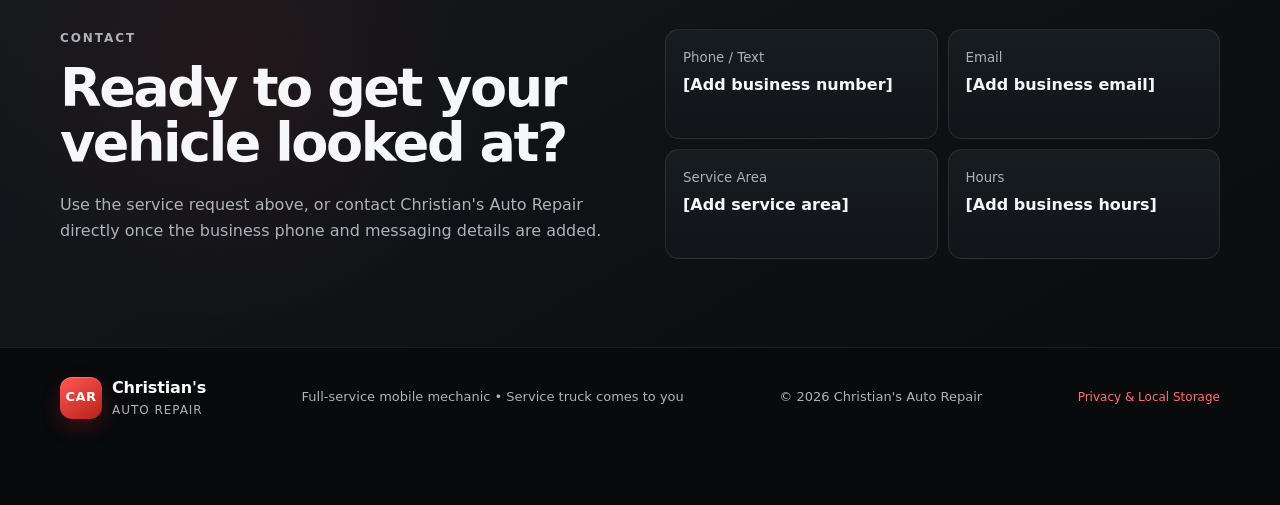
==== commit f969b0c3: "Keep premium presentation without unsupported quality claims" ====
--- a/index.html
+++ b/index.html
@@ -79,7 +79,7 @@
         <div>
           <div class="hero-status"><span class="status-dot"></span><span>Full-service mobile mechanic</span></div>
           <p class="eyebrow premium-eyebrow">ON-SITE AUTOMOTIVE SERVICE</p>
-          <h1>Premium mechanic service, <span>delivered to you.</span></h1>
+          <h1>Professional mechanic service, <span>delivered to you.</span></h1>
           <p class="lead">Christian's Auto Repair brings a fully equipped mobile mechanic truck to your home, driveway, workplace, or another agreed location for diagnostics, maintenance, and mechanical repairs.</p>
           <div class="cta-row">
             <a class="btn btn-primary" href="#request">Request Service</a>
--- a/styles.css
+++ b/styles.css
@@ -504,3 +504,269 @@
   background:radial-gradient(circle at var(--mx,50%) var(--my,50%),rgba(255,255,255,.075),transparent 34%);
   mix-blend-mode:screen;
 }
+
+/* NAVIGATION & DISCOVERY LAYER */
+.section-nav{
+  position:sticky;
+  top:76px;
+  z-index:90;
+  border-bottom:1px solid rgba(255,255,255,.07);
+  background:rgba(9,11,13,.88);
+  backdrop-filter:blur(14px);
+}
+.section-nav-track{
+  display:flex;
+  gap:8px;
+  overflow-x:auto;
+  scrollbar-width:none;
+  padding:10px 0;
+}
+.section-nav-track::-webkit-scrollbar{display:none}
+.section-nav a{
+  flex:none;
+  display:inline-flex;
+  align-items:center;
+  min-height:34px;
+  padding:0 12px;
+  border:1px solid transparent;
+  border-radius:999px;
+  color:#adb6be;
+  font-size:11px;
+  font-weight:800;
+  letter-spacing:.045em;
+  text-transform:uppercase;
+  transition:color .18s ease,border-color .18s ease,background .18s ease;
+}
+.section-nav a:hover,.section-nav a:focus-visible{
+  color:#fff;
+  border-color:rgba(255,255,255,.10);
+  background:rgba(255,255,255,.035);
+}
+.section-nav a.active{
+  color:#fff;
+  border-color:rgba(227,52,47,.22);
+  background:linear-gradient(180deg,rgba(227,52,47,.14),rgba(227,52,47,.06));
+  box-shadow:inset 0 1px 0 rgba(255,255,255,.05);
+}
+
+.quick-start-section{
+  padding:34px 0 40px;
+  background:
+    radial-gradient(circle at 50% 0,rgba(201,169,107,.05),transparent 36%),
+    #0c0f11;
+  border-bottom:1px solid rgba(255,255,255,.06);
+}
+.quick-start-head{
+  display:flex;
+  align-items:end;
+  justify-content:space-between;
+  gap:24px;
+  margin-bottom:18px;
+}
+.quick-start-head h2{
+  margin:0;
+  font-size:clamp(28px,3.3vw,40px);
+  line-height:1;
+  letter-spacing:-.04em;
+}
+.quick-start-head .eyebrow{margin-bottom:7px}
+.quick-start-head>span{color:var(--muted);font-size:13px}
+.quick-start-grid{
+  display:grid;
+  grid-template-columns:repeat(4,1fr);
+  gap:12px;
+}
+.quick-start-card{
+  min-height:178px;
+  padding:19px;
+  border-radius:18px;
+  display:grid;
+  grid-template-rows:auto auto 1fr auto;
+  gap:8px;
+  transition:transform .2s ease,border-color .2s ease,box-shadow .2s ease;
+}
+.quick-start-card:hover,.quick-start-card:focus-visible{
+  transform:translateY(-4px);
+  border-color:rgba(201,169,107,.28);
+  box-shadow:0 24px 54px rgba(0,0,0,.32);
+  outline:none;
+}
+.quick-start-card small{
+  color:var(--premium-gold);
+  font-size:10px;
+  font-weight:900;
+  letter-spacing:.18em;
+}
+.quick-start-card strong{font-size:17px;line-height:1.2}
+.quick-start-card>span{color:var(--muted);font-size:12px}
+.quick-start-card b{
+  align-self:end;
+  justify-self:end;
+  font-size:22px;
+  color:#fff;
+  font-weight:500;
+}
+
+.service-finder{
+  display:grid;
+  grid-template-columns:auto 1fr auto;
+  gap:10px;
+  align-items:center;
+  max-width:760px;
+  margin:0 0 10px;
+  padding:8px 10px 8px 14px;
+  border:1px solid rgba(255,255,255,.10);
+  border-radius:16px;
+  background:linear-gradient(180deg,#13181c,#0f1316);
+  box-shadow:0 14px 30px rgba(0,0,0,.12);
+}
+.service-finder>span{color:var(--premium-gold);font-size:21px;line-height:1}
+.service-finder input{
+  border:0;
+  box-shadow:none;
+  background:transparent;
+  padding:8px 4px;
+}
+.service-finder input:focus{box-shadow:none;background:transparent}
+.service-search-status{
+  min-height:22px;
+  margin-bottom:12px;
+  color:var(--muted);
+  font-size:12px;
+}
+.service-card[hidden]{display:none!important}
+
+.draft-resume{
+  display:flex;
+  align-items:center;
+  justify-content:space-between;
+  gap:18px;
+  margin-bottom:12px;
+  padding:13px 16px;
+  border:1px solid rgba(101,213,139,.18);
+  border-radius:14px;
+  background:linear-gradient(180deg,rgba(101,213,139,.07),rgba(101,213,139,.025));
+}
+.draft-resume>div{display:flex;align-items:center;gap:12px}
+.draft-resume p{display:grid;gap:1px;margin:0}
+.draft-resume strong{font-size:13px}
+.draft-resume small{color:var(--muted);font-size:11px}
+
+.request-step-nav{
+  position:sticky;
+  top:132px;
+  z-index:40;
+  display:grid;
+  grid-template-columns:repeat(4,1fr);
+  gap:8px;
+  padding:10px;
+  margin-bottom:12px;
+  border:1px solid rgba(255,255,255,.08);
+  border-radius:16px;
+  background:rgba(13,17,20,.90);
+  backdrop-filter:blur(12px);
+  box-shadow:0 14px 32px rgba(0,0,0,.18);
+}
+.request-step-nav button{
+  display:flex;
+  align-items:center;
+  justify-content:center;
+  gap:8px;
+  min-height:42px;
+  padding:6px 9px;
+  color:#aeb7bf;
+  background:transparent;
+  border:1px solid transparent;
+  border-radius:11px;
+  font-weight:750;
+  cursor:pointer;
+}
+.request-step-nav button span{
+  display:grid;
+  place-items:center;
+  width:23px;
+  height:23px;
+  border-radius:50%;
+  border:1px solid #3d454d;
+  color:#cbd2d8;
+  font-size:10px;
+}
+.request-step-nav button.active{
+  color:#fff;
+  background:rgba(255,255,255,.035);
+  border-color:rgba(255,255,255,.09);
+}
+.request-step-nav button.active span{
+  border-color:rgba(227,52,47,.45);
+  background:rgba(227,52,47,.16);
+  color:#fff;
+}
+.request-step-nav button.complete span{
+  border-color:rgba(101,213,139,.35);
+  background:rgba(101,213,139,.10);
+  color:#a7e0bd;
+}
+.request-step-nav button.complete span:after{content:"✓";font-size:10px}
+.request-step-nav button.complete span{font-size:0}
+
+.back-to-top{
+  position:fixed;
+  right:24px;
+  bottom:88px;
+  z-index:109;
+  width:46px;
+  height:46px;
+  border-radius:50%;
+  border:1px solid rgba(255,255,255,.13);
+  background:rgba(14,17,20,.92);
+  color:#fff;
+  box-shadow:0 14px 34px rgba(0,0,0,.34);
+  backdrop-filter:blur(10px);
+  cursor:pointer;
+  transition:transform .18s ease,border-color .18s ease,opacity .18s ease;
+}
+.back-to-top:hover,.back-to-top:focus-visible{
+  transform:translateY(-2px);
+  border-color:rgba(201,169,107,.36);
+  outline:none;
+}
+
+:focus-visible{
+  outline:2px solid rgba(255,120,113,.85);
+  outline-offset:3px;
+}
+
+#step-contact,#step-vehicle,#step-concern,#requestReview{
+  scroll-margin-top:200px;
+}
+#services,#assistant,#mobileCheck,#request,#faq,#premiumExperience{
+  scroll-margin-top:150px;
+}
+
+@media(max-width:960px){
+  .quick-start-grid{grid-template-columns:1fr 1fr}
+  .section-nav{top:76px}
+}
+@media(max-width:700px){
+  .section-nav{top:76px}
+  .section-nav-track{width:100%;padding-left:13px;padding-right:13px}
+  .quick-start-head{align-items:flex-start;flex-direction:column;gap:6px}
+  .quick-start-grid{grid-template-columns:1fr}
+  .quick-start-card{min-height:138px}
+  .request-step-nav{
+    top:121px;
+    grid-template-columns:repeat(4,minmax(78px,1fr));
+    overflow-x:auto;
+    padding:8px;
+  }
+  .request-step-nav button{
+    min-width:78px;
+    flex-direction:column;
+    gap:3px;
+    font-size:10px;
+  }
+  .back-to-top{right:14px;bottom:76px;width:42px;height:42px}
+}
+@media(prefers-reduced-motion:reduce){
+  .quick-start-card:hover,.quick-start-card:focus-visible,.back-to-top:hover,.back-to-top:focus-visible{transform:none}
+}
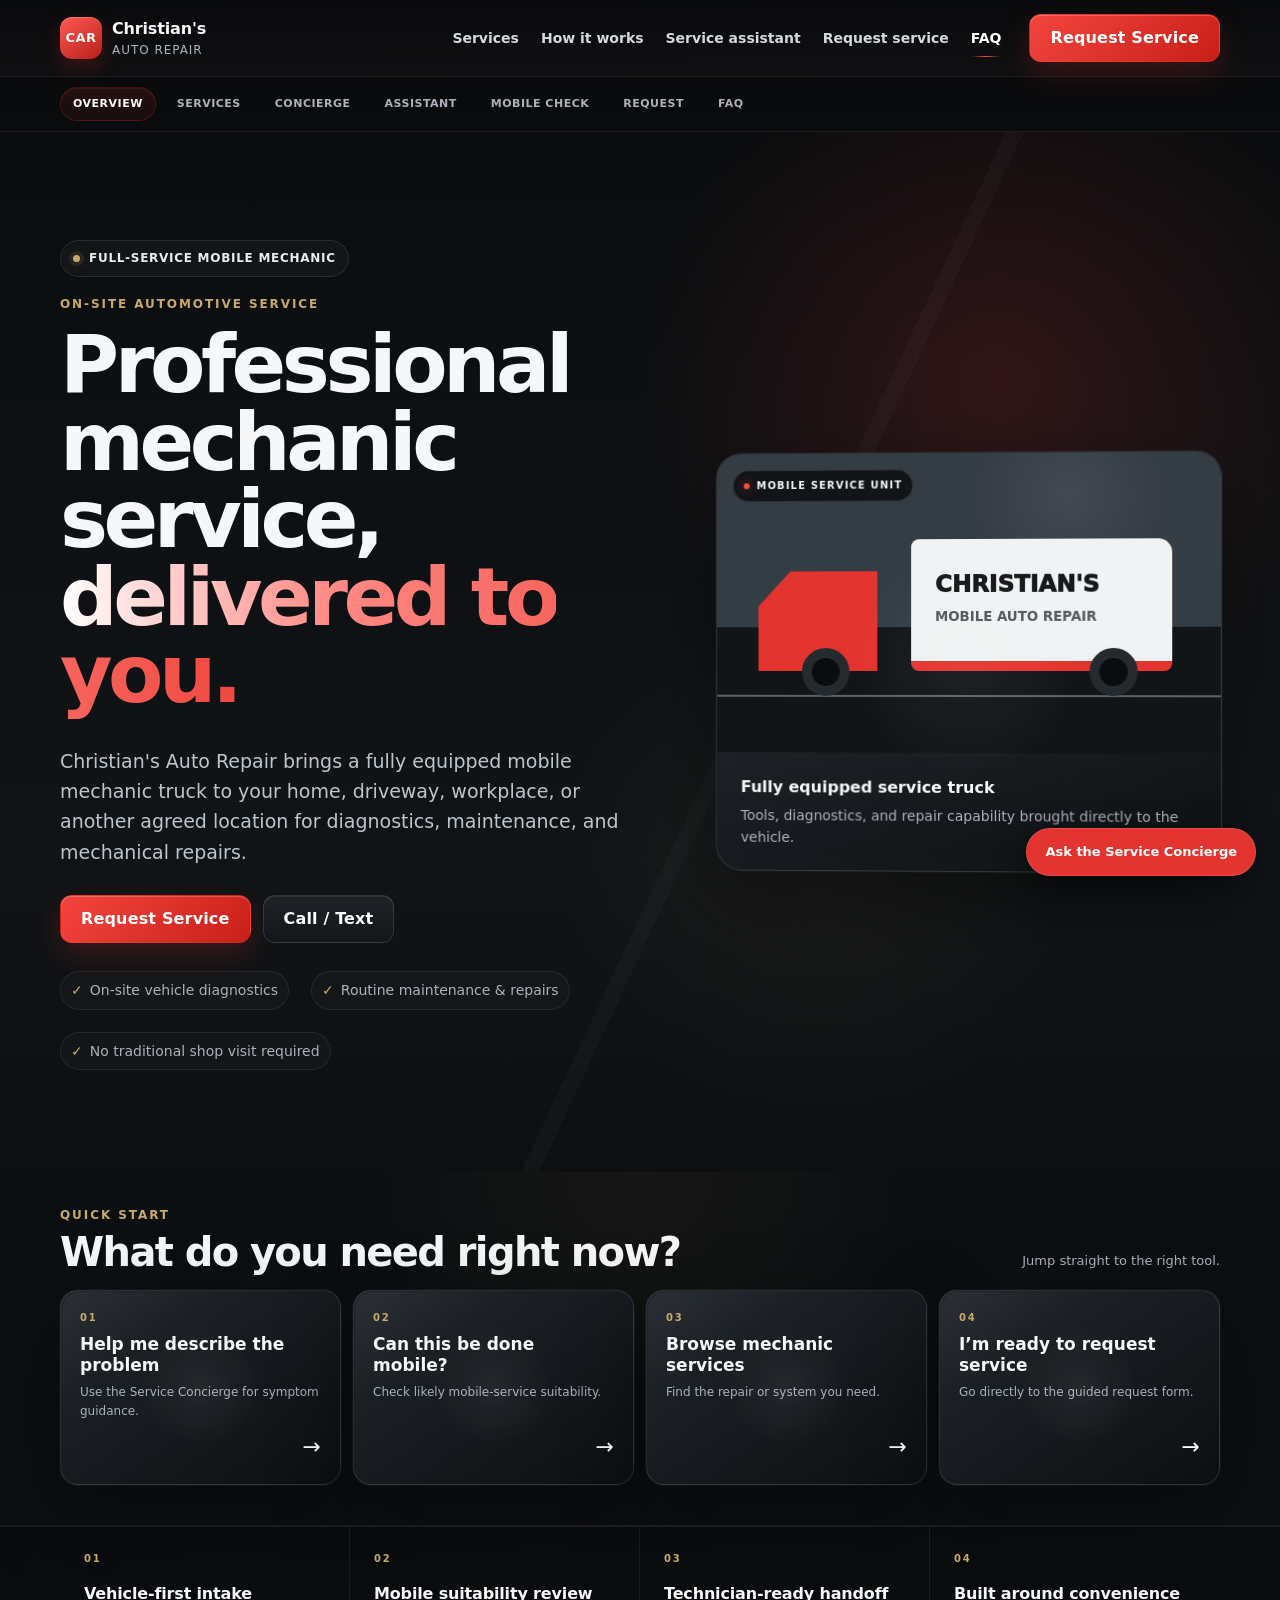
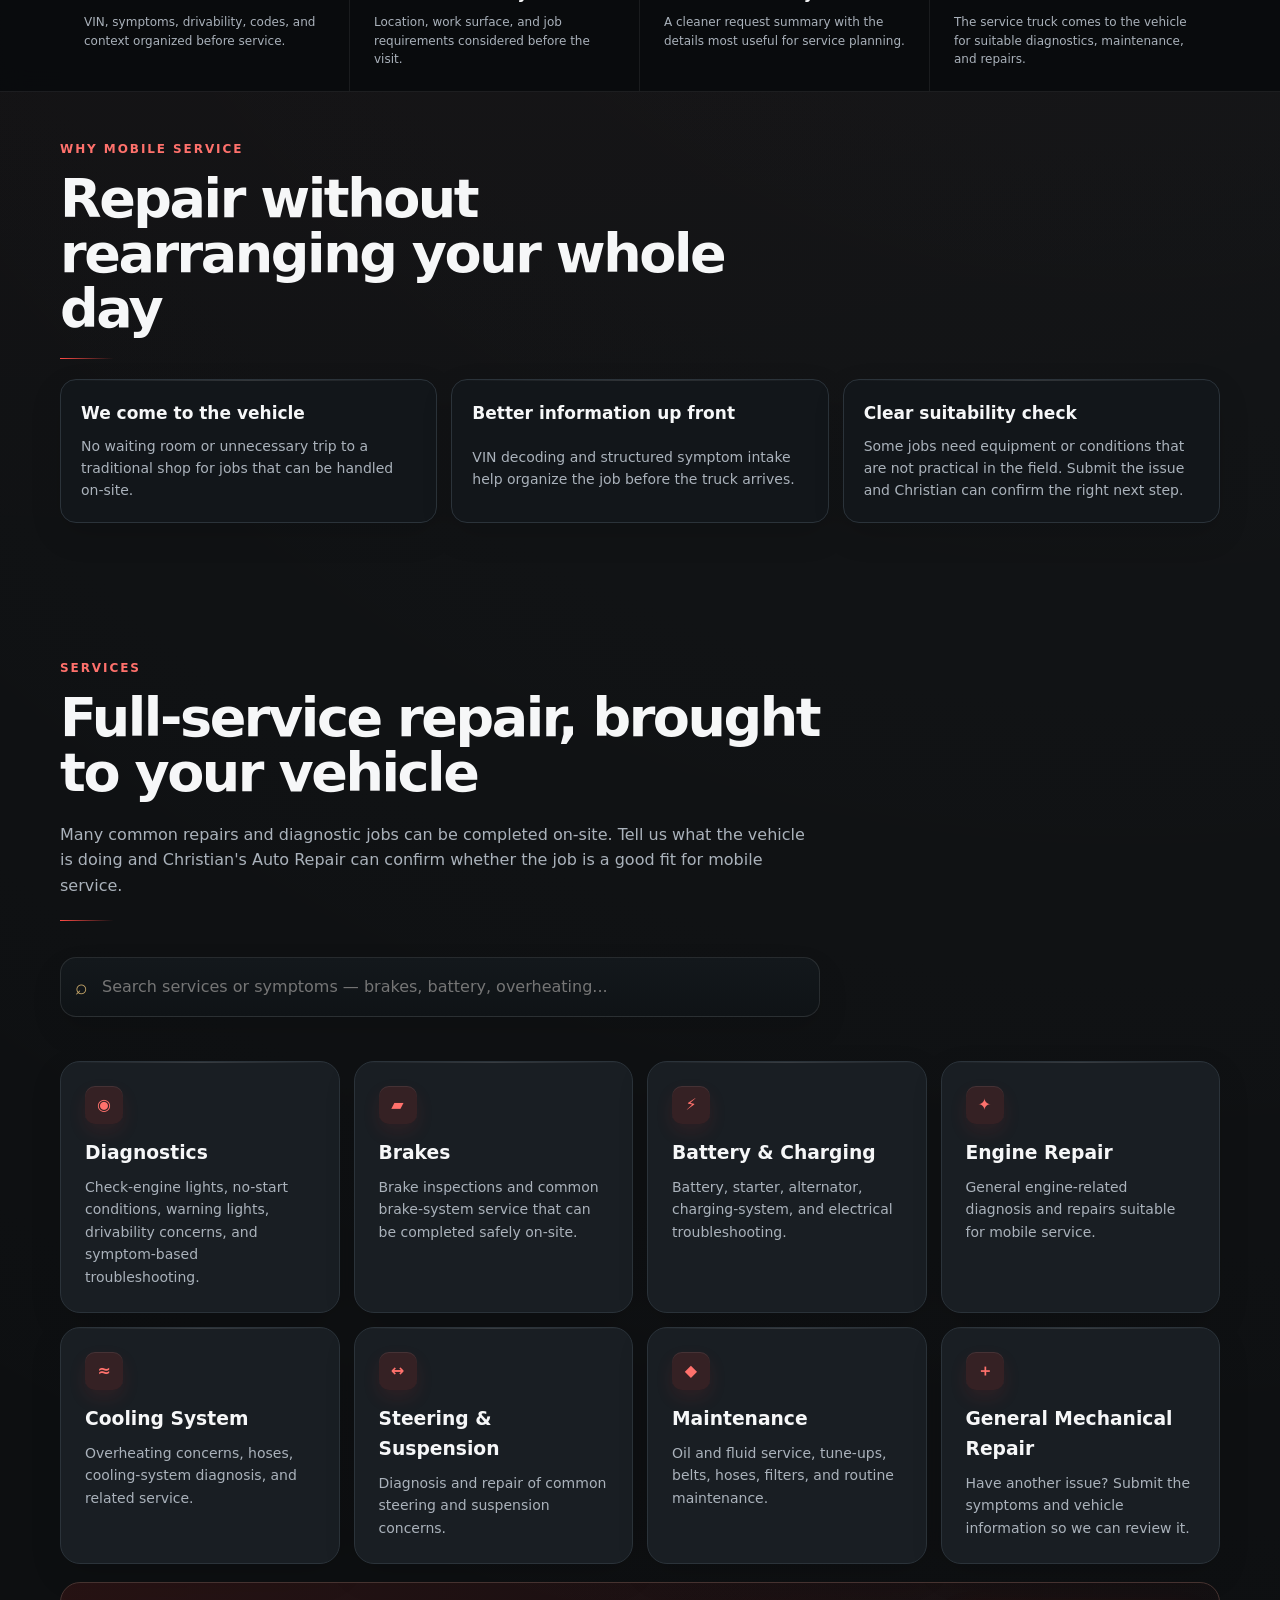
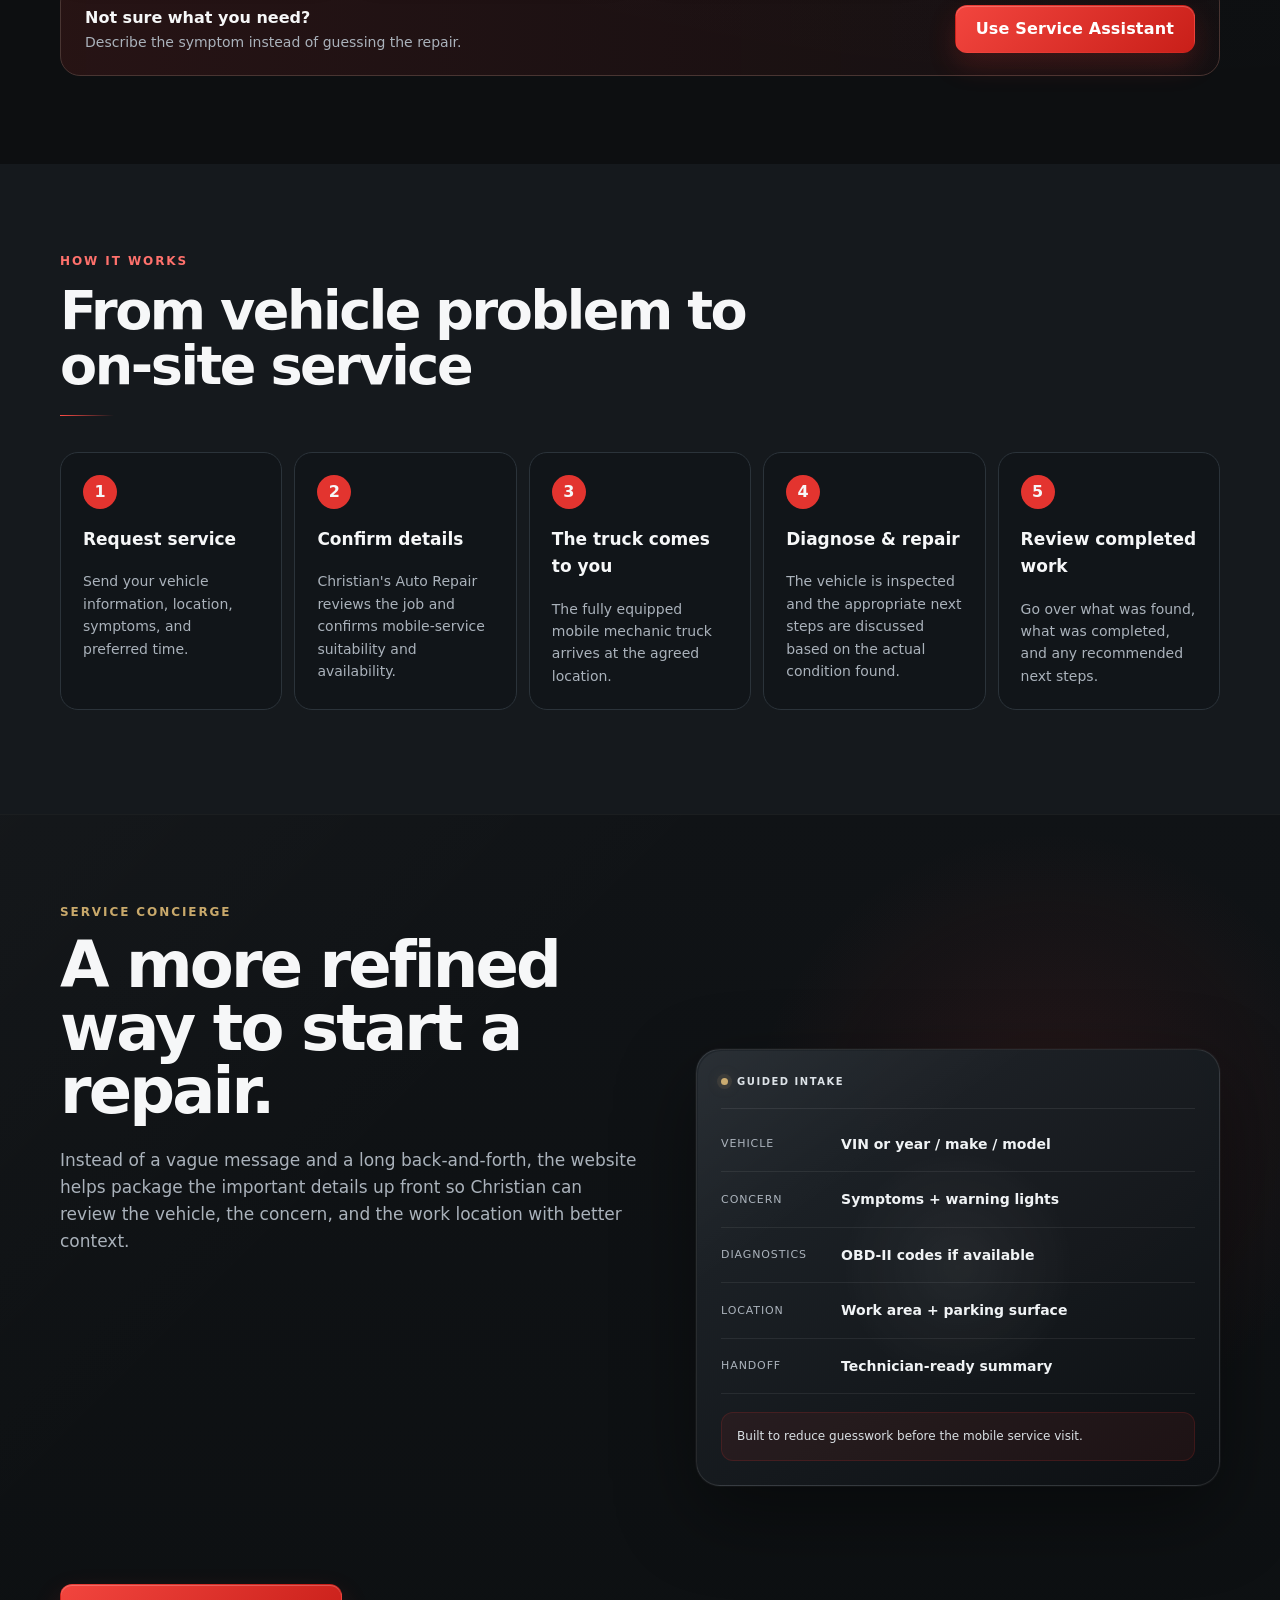
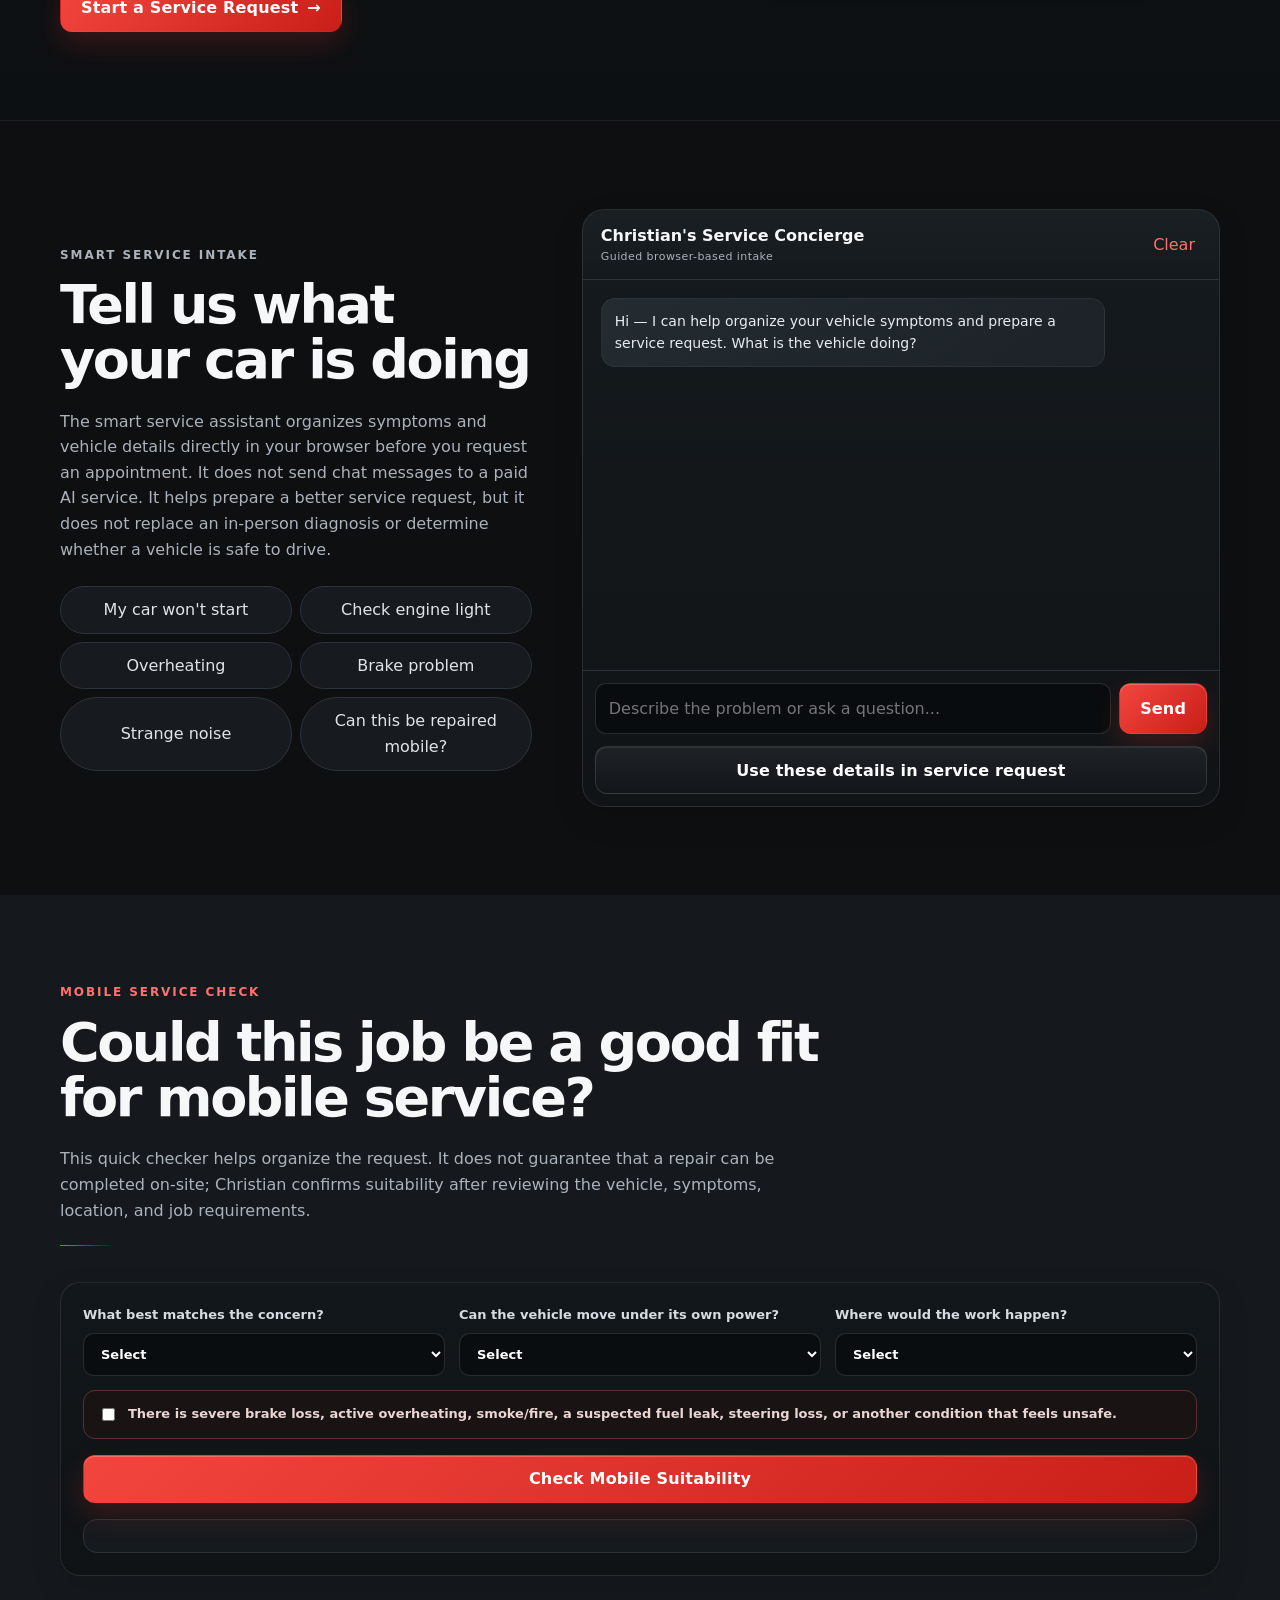
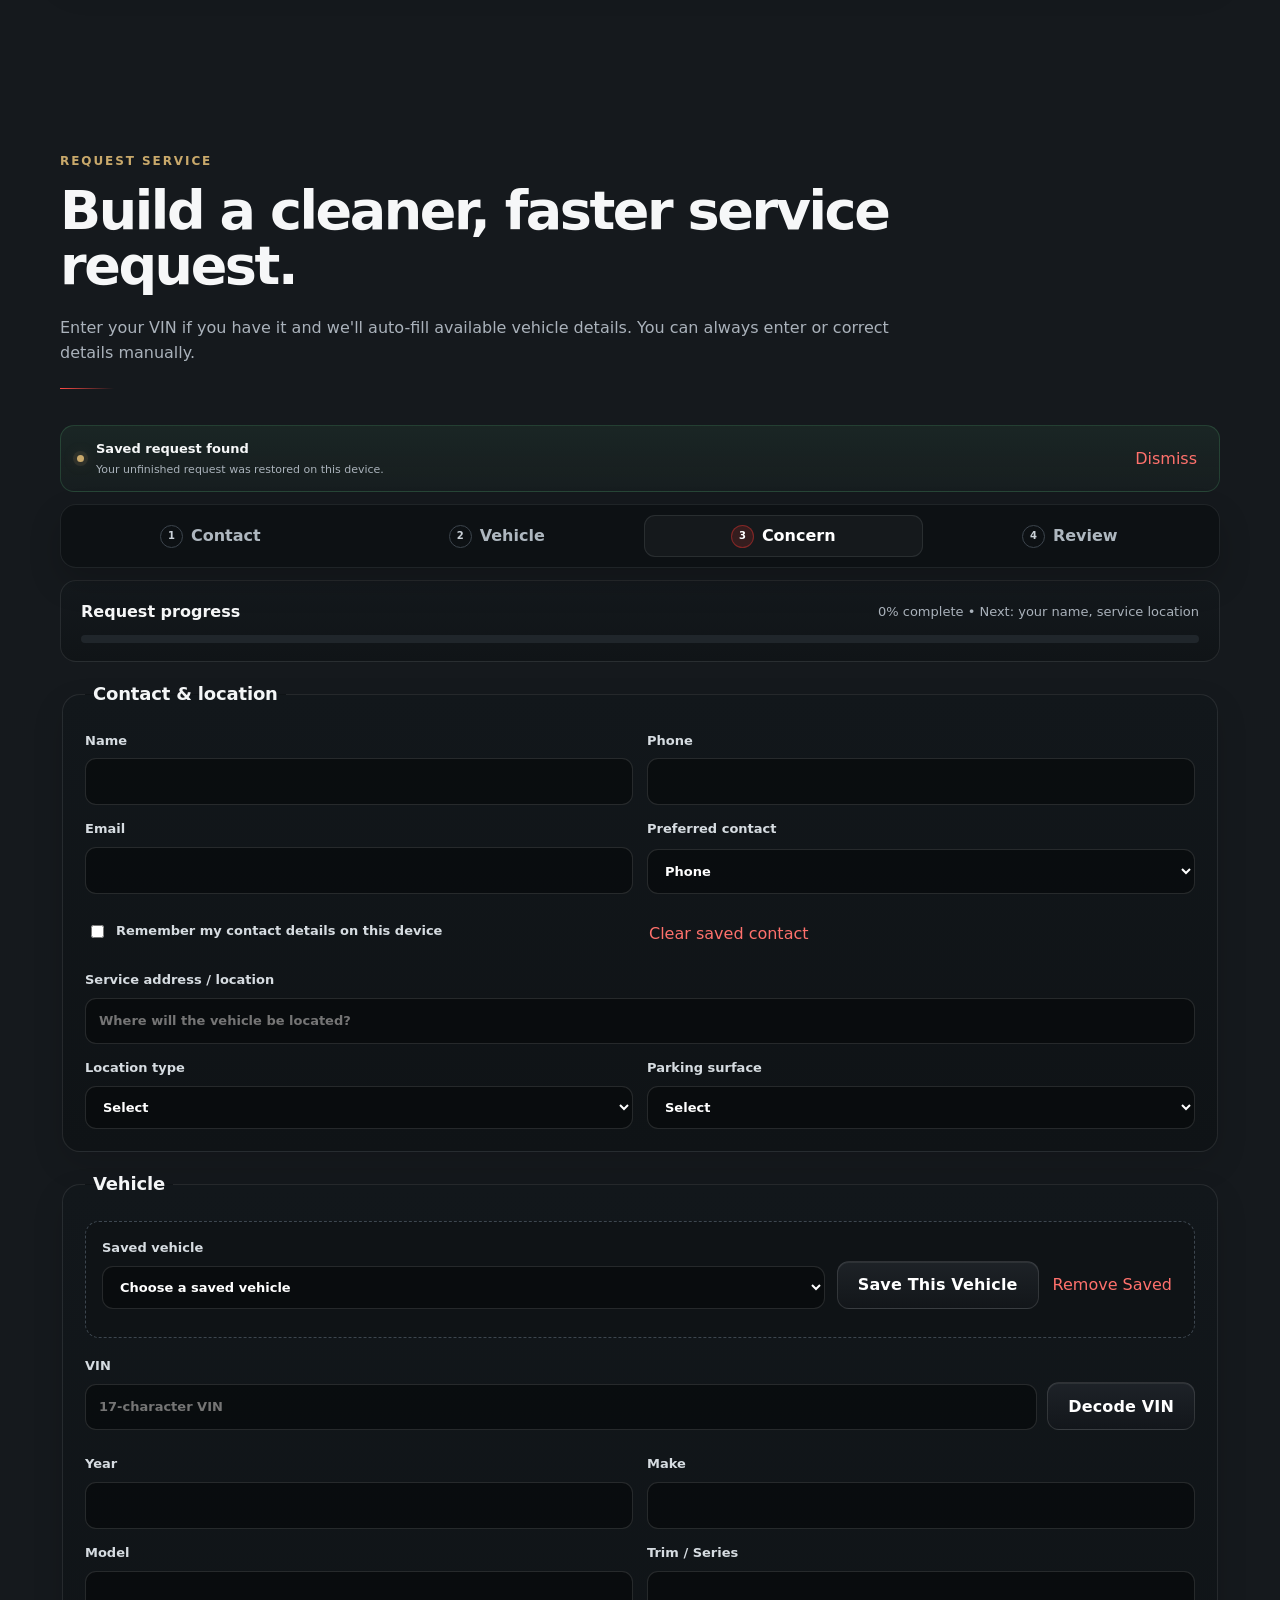
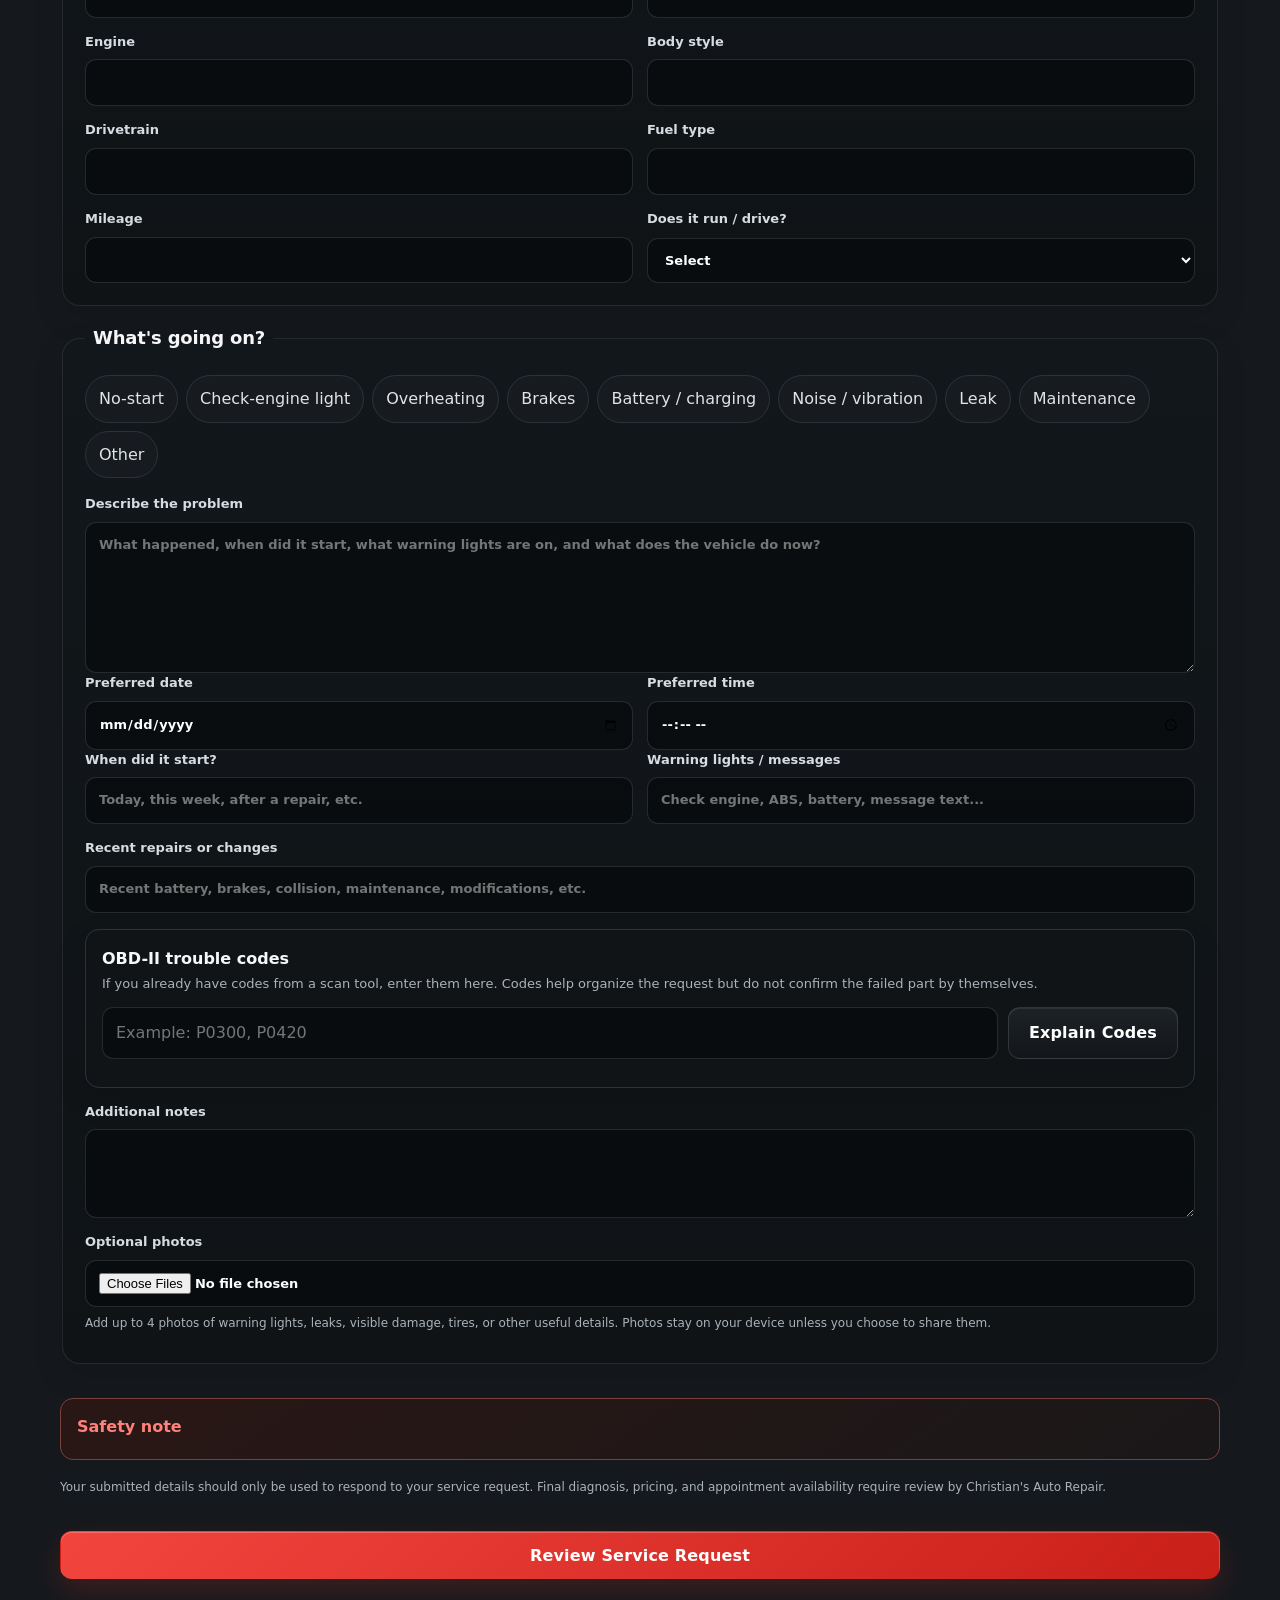
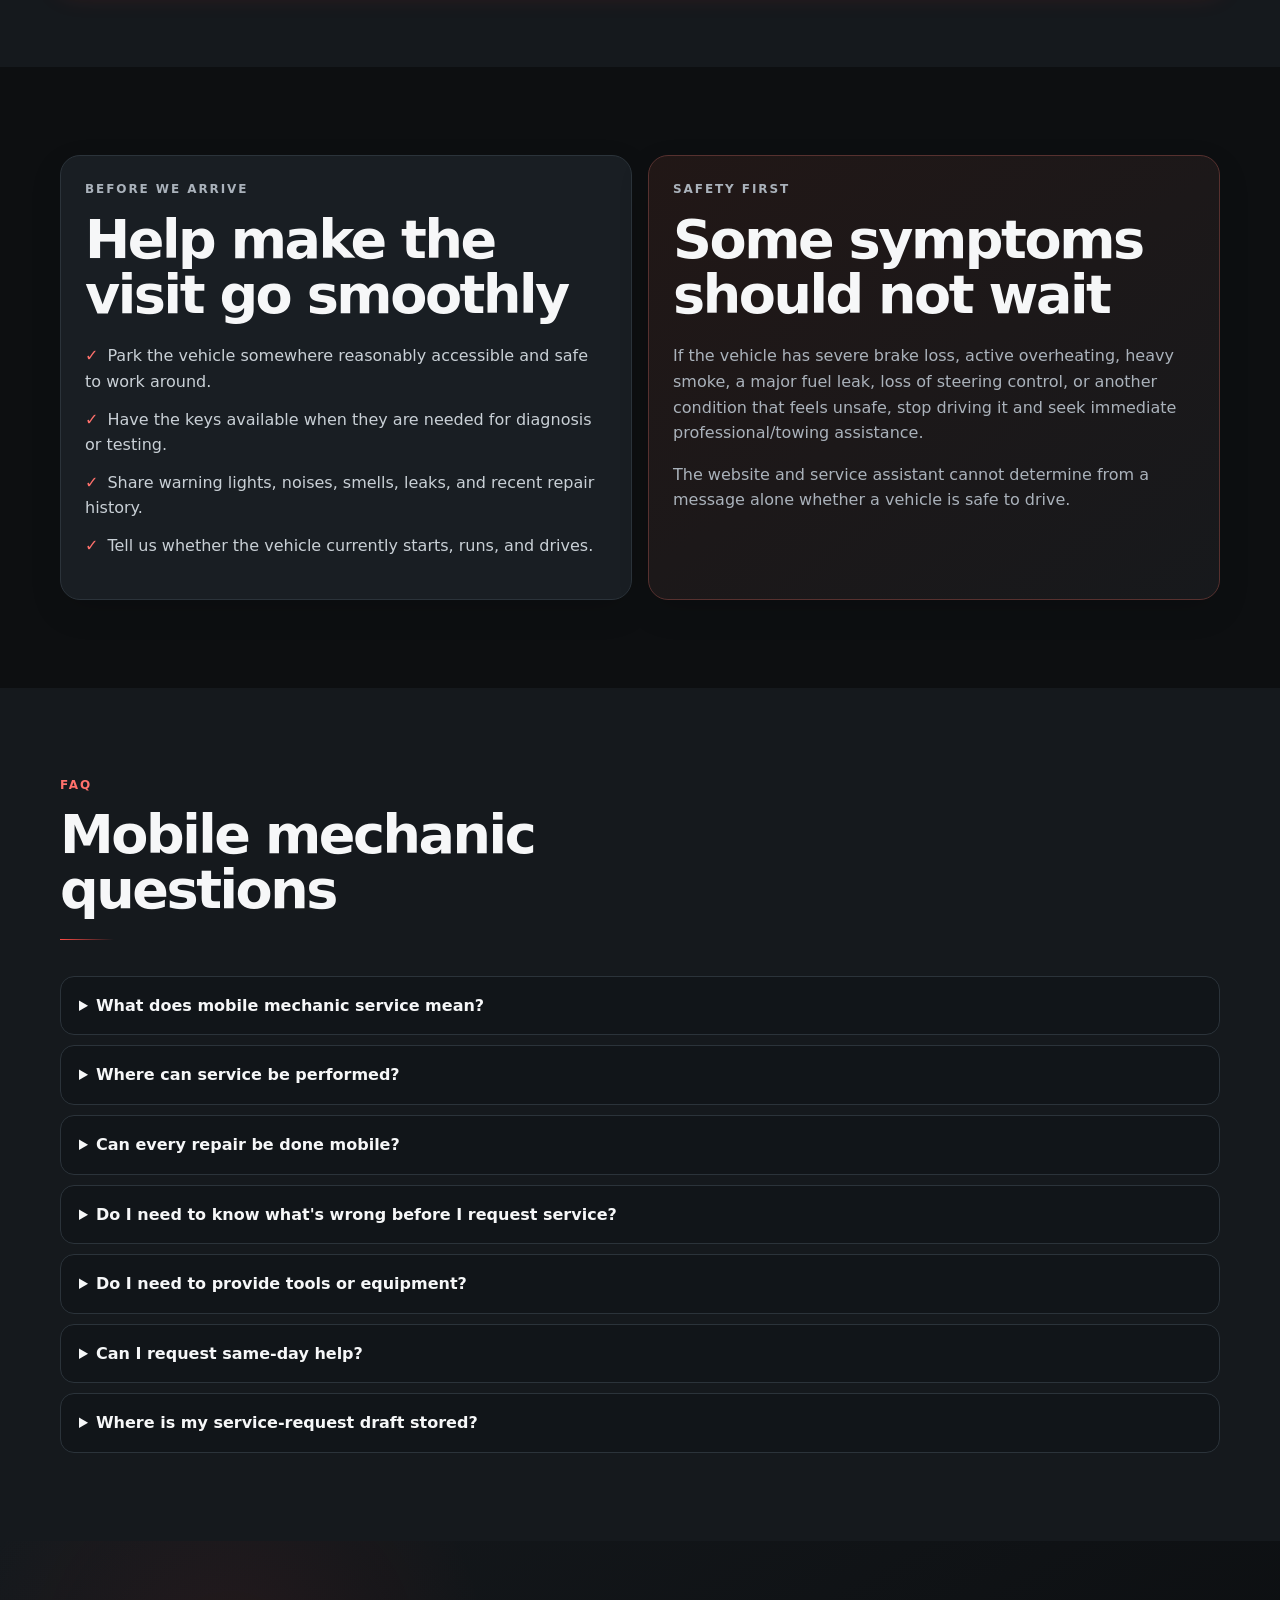
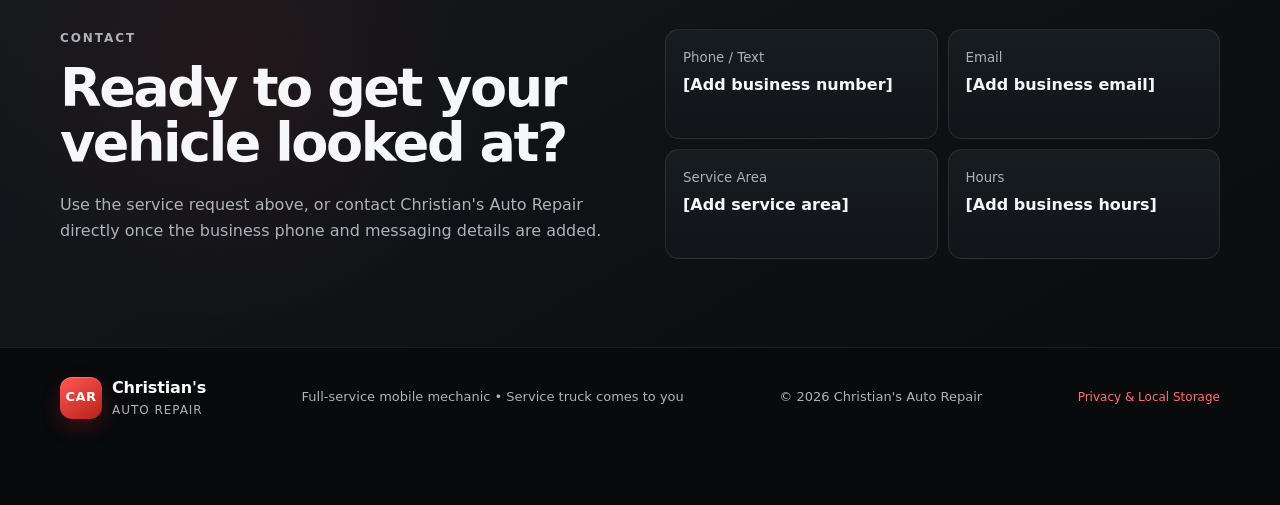
==== commit aa5980b5: "Clarify next steps on completed service requests" ====
--- a/index.html
+++ b/index.html
@@ -454,6 +454,10 @@
 
         <div id="requestReview" class="review-card" hidden>
           <div class="review-head"><div><p class="eyebrow">READY TO SEND</p><h3>Review your service request</h3><p class="request-ref">Reference: <strong id="requestRef">—</strong></p></div><button id="editRequest" class="link-btn">Edit</button></div>
+          <div class="review-next-steps">
+            <span class="review-check" aria-hidden="true">✓</span>
+            <div><strong>Your request is prepared.</strong><small>Review the details below, then use Copy, Share, Download, Print/PDF, or the direct contact buttons once Christian's contact information is added.</small></div>
+          </div>
           <pre id="requestSummary"></pre>
           <div class="cta-row">
             <button id="copyRequest" class="btn btn-primary" type="button">Copy Request Summary</button>
--- a/styles.css
+++ b/styles.css
@@ -178,8 +178,8 @@
 }
 .status-dot{
   width:7px;height:7px;border-radius:50%;
-  background:#65d58b;
-  box-shadow:0 0 0 4px rgba(101,213,139,.10),0 0 16px rgba(101,213,139,.35);
+  background:var(--premium-gold);
+  box-shadow:0 0 0 4px rgba(201,169,107,.10),0 0 16px rgba(201,169,107,.30);
   flex:none;
 }
 .premium-eyebrow{color:var(--premium-gold)}
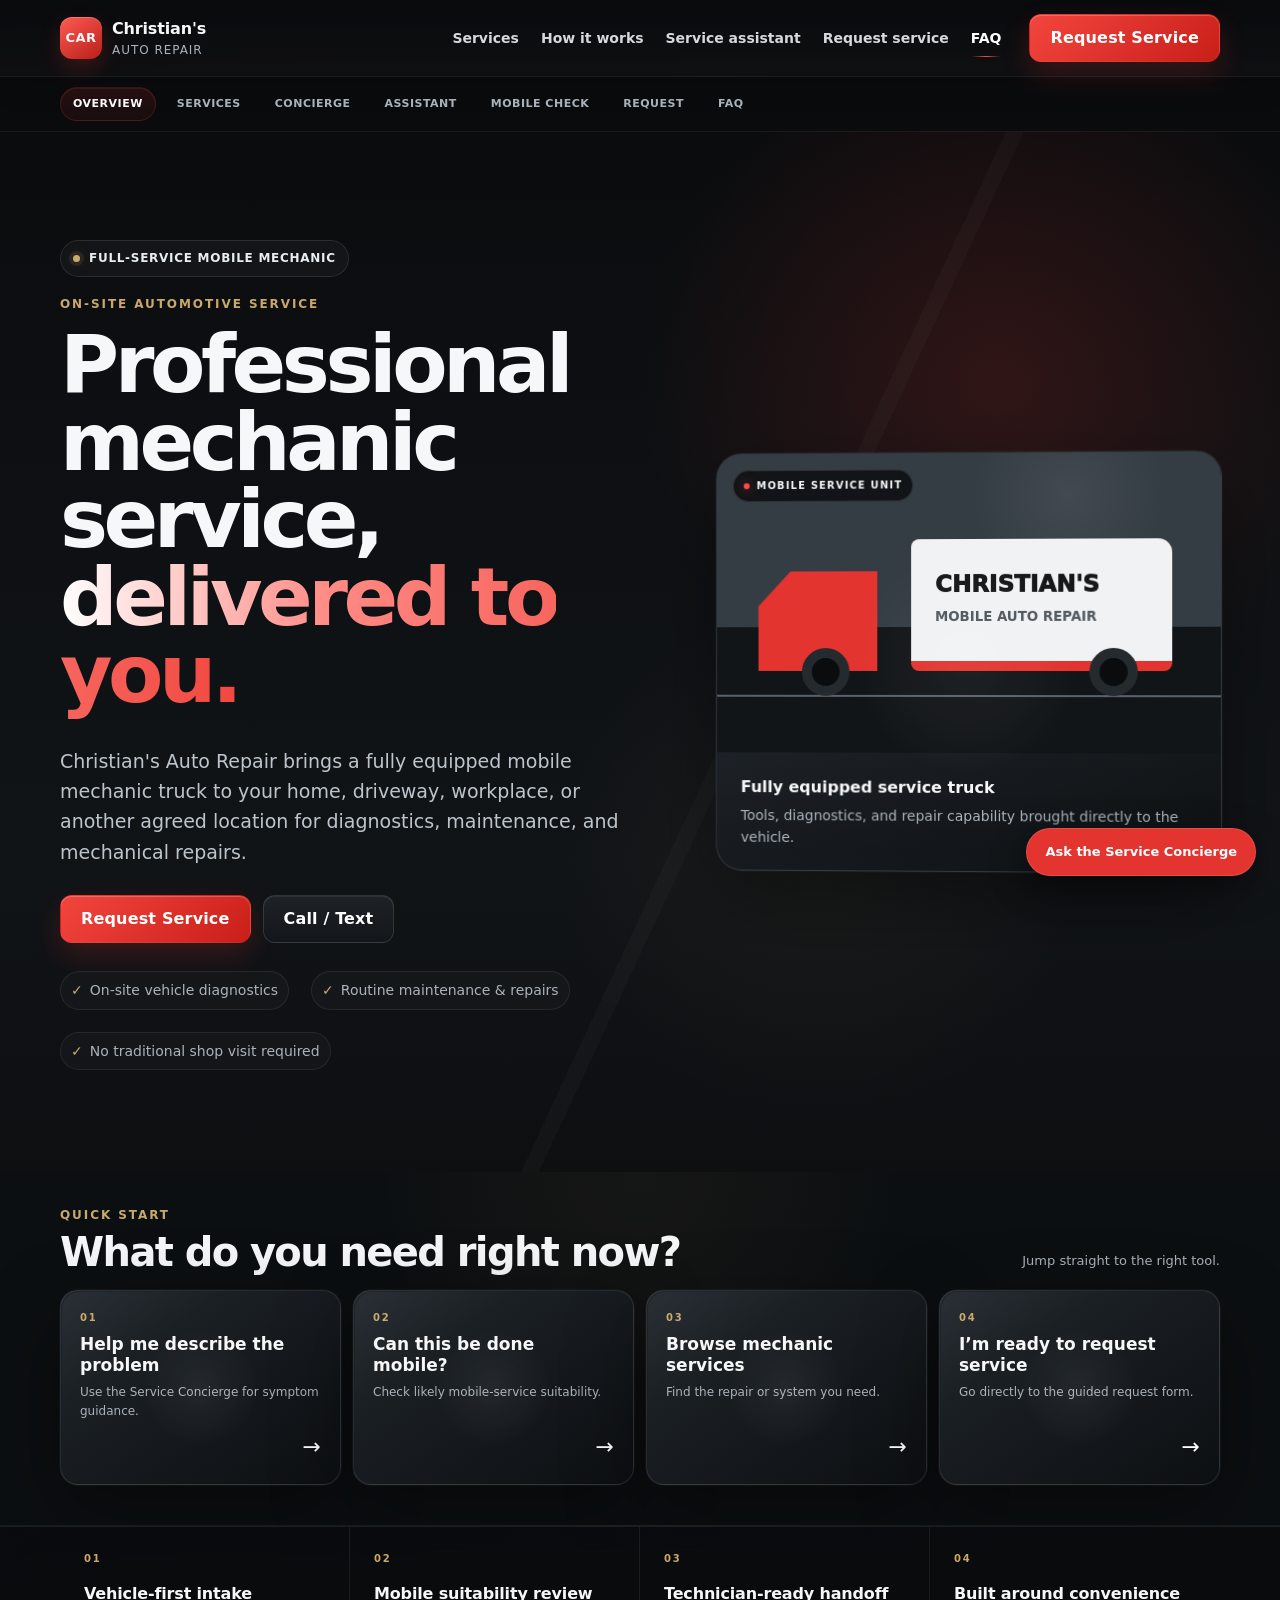
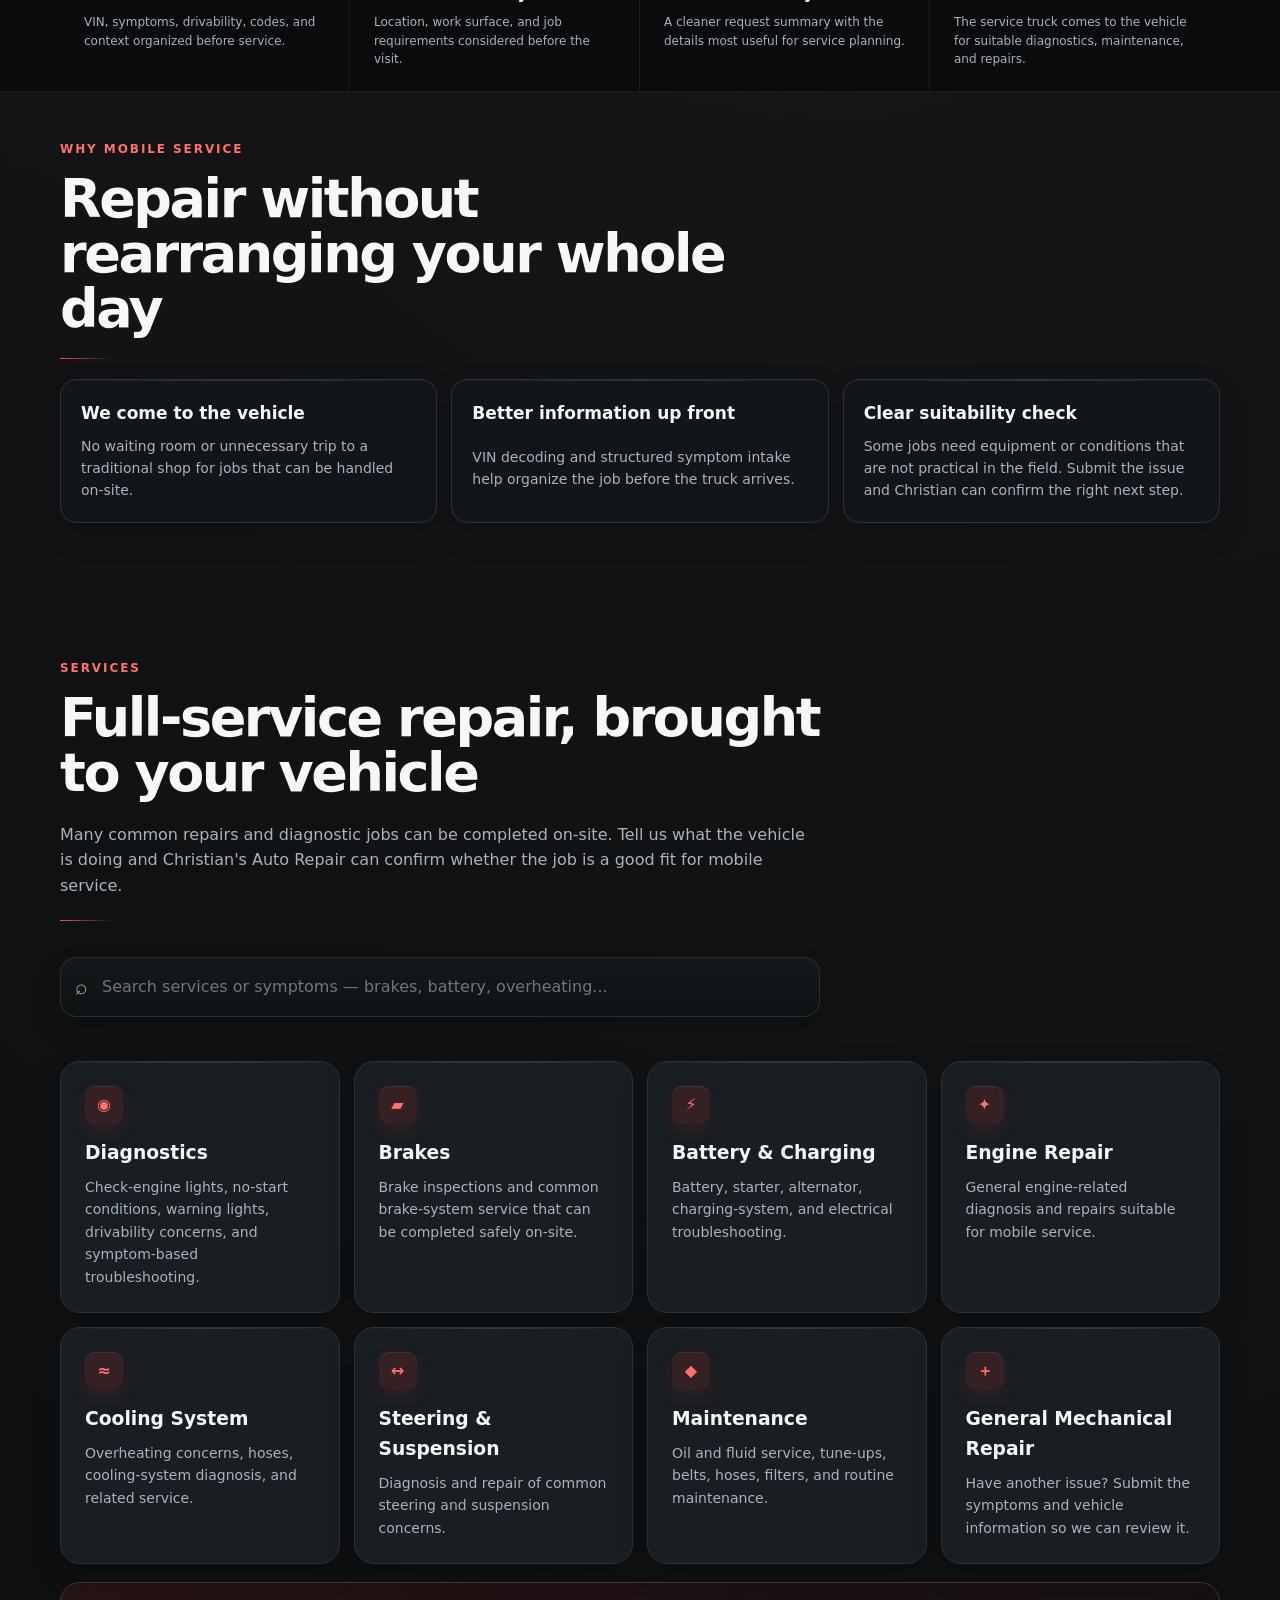
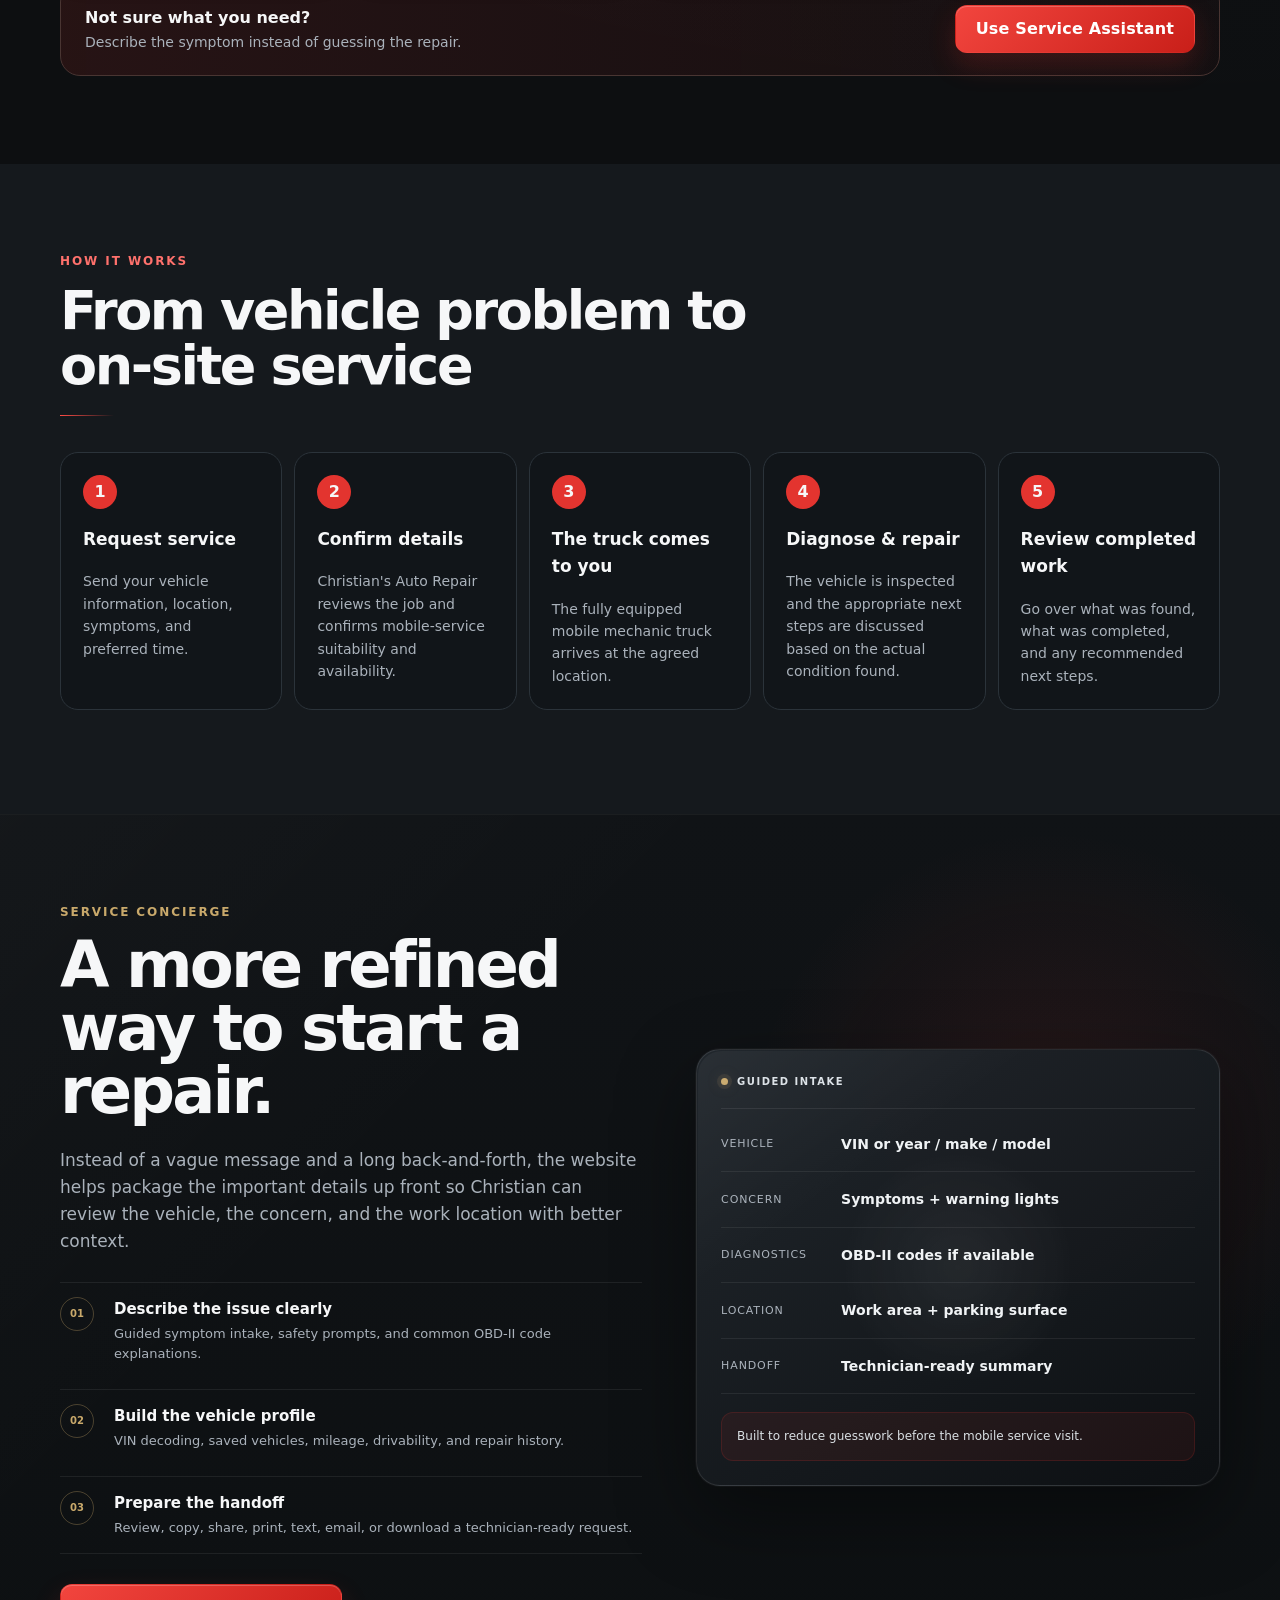
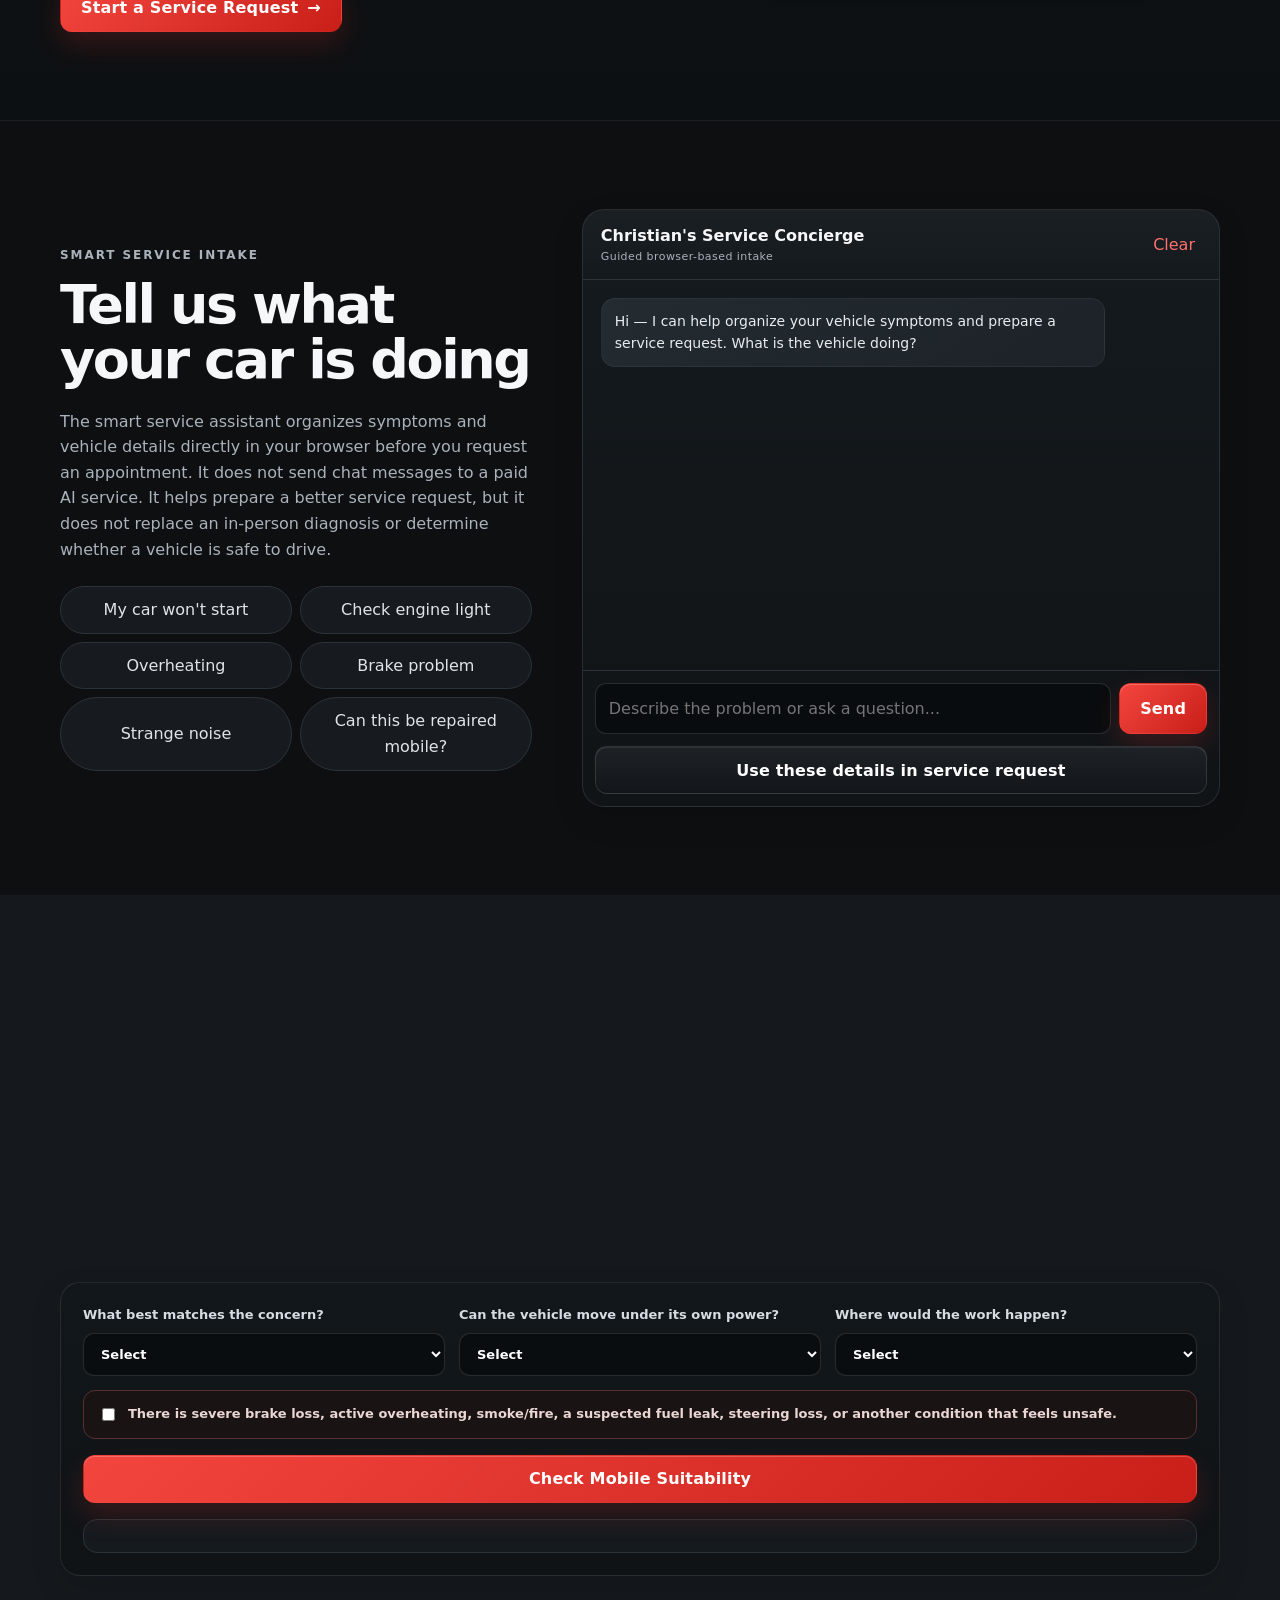
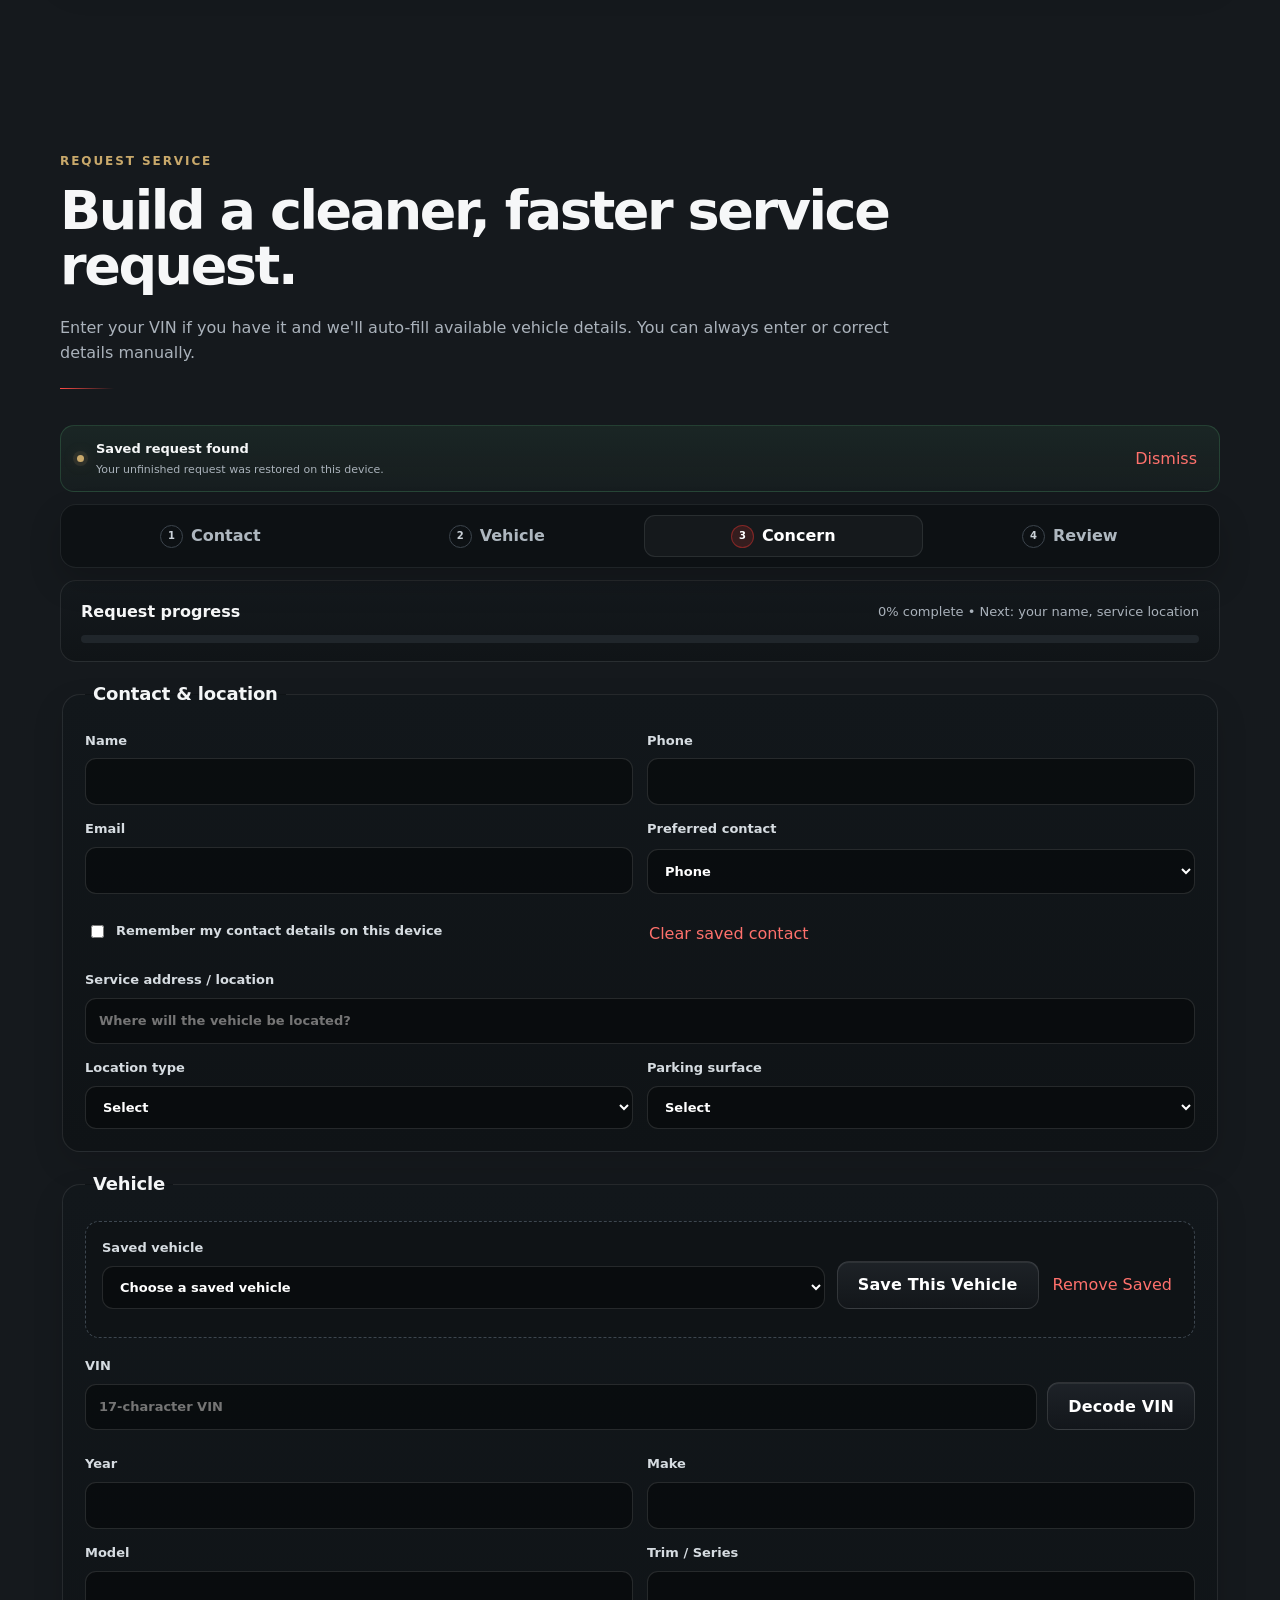
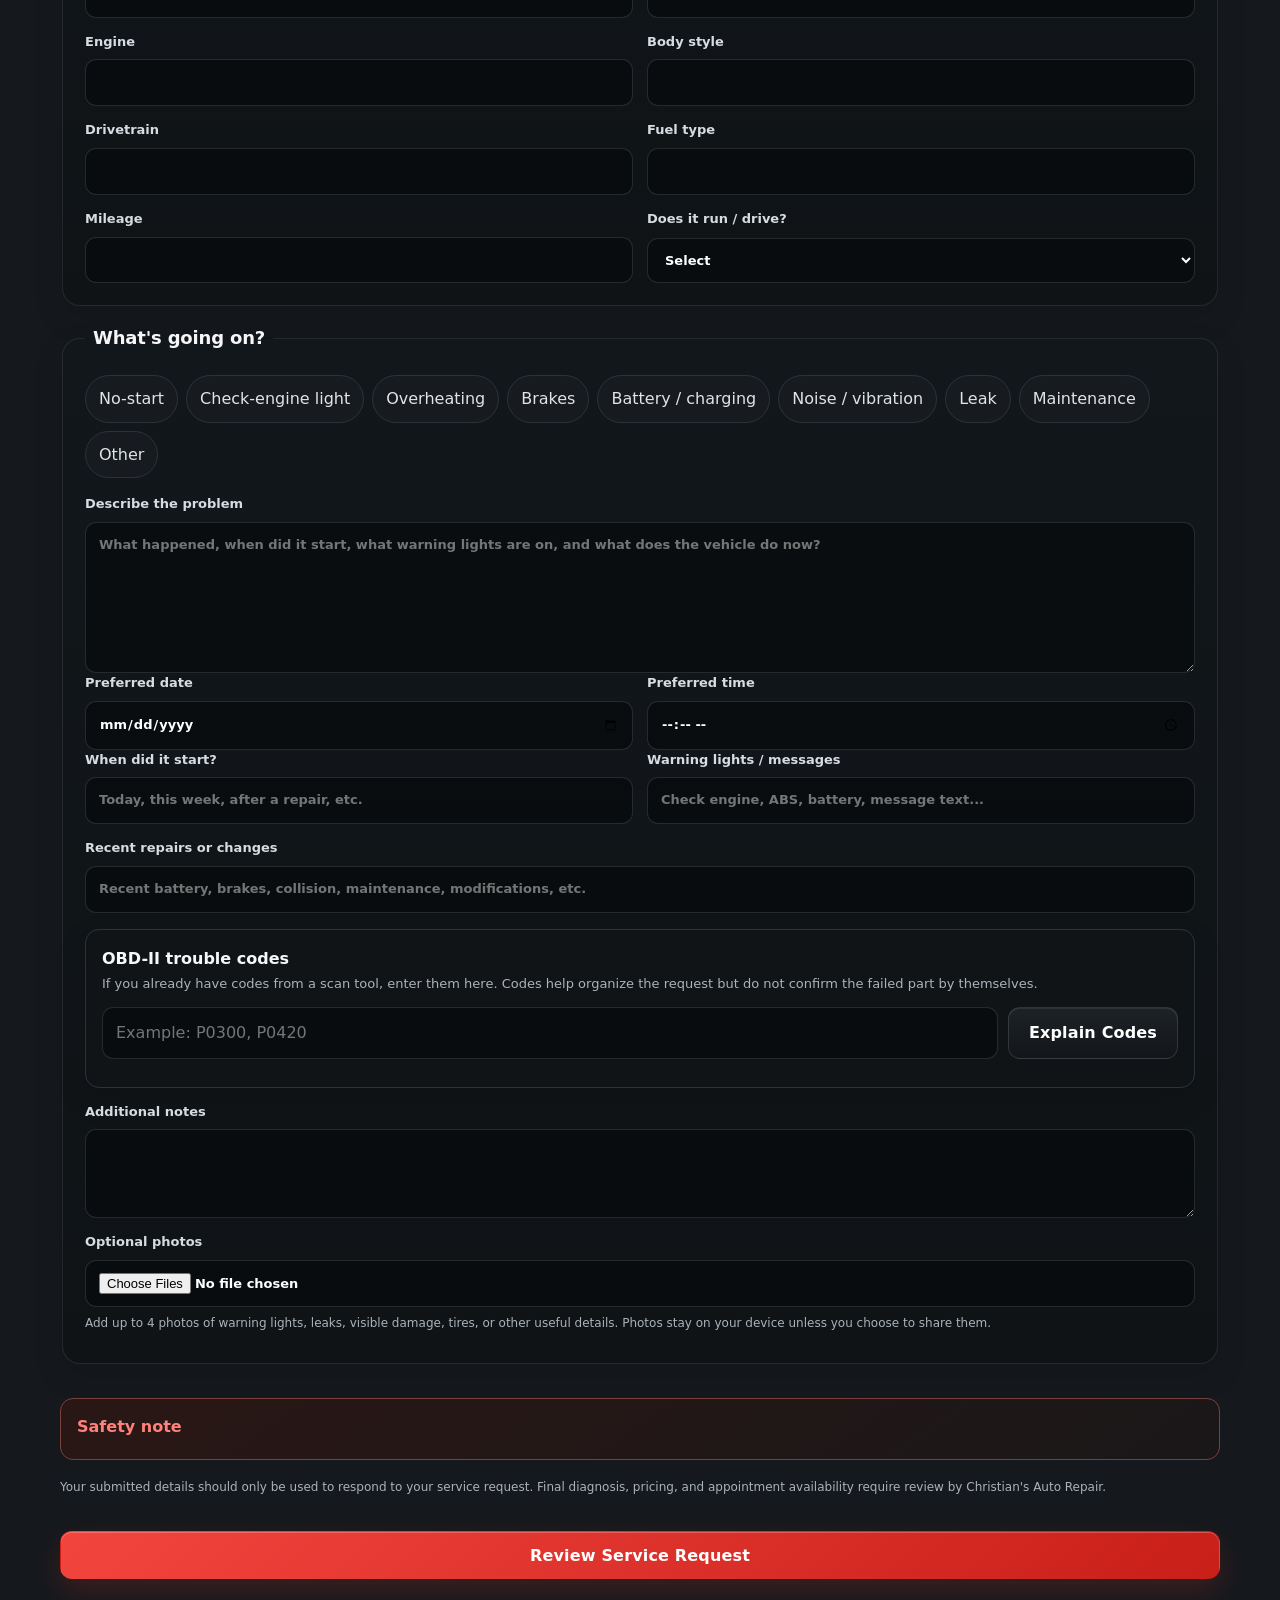
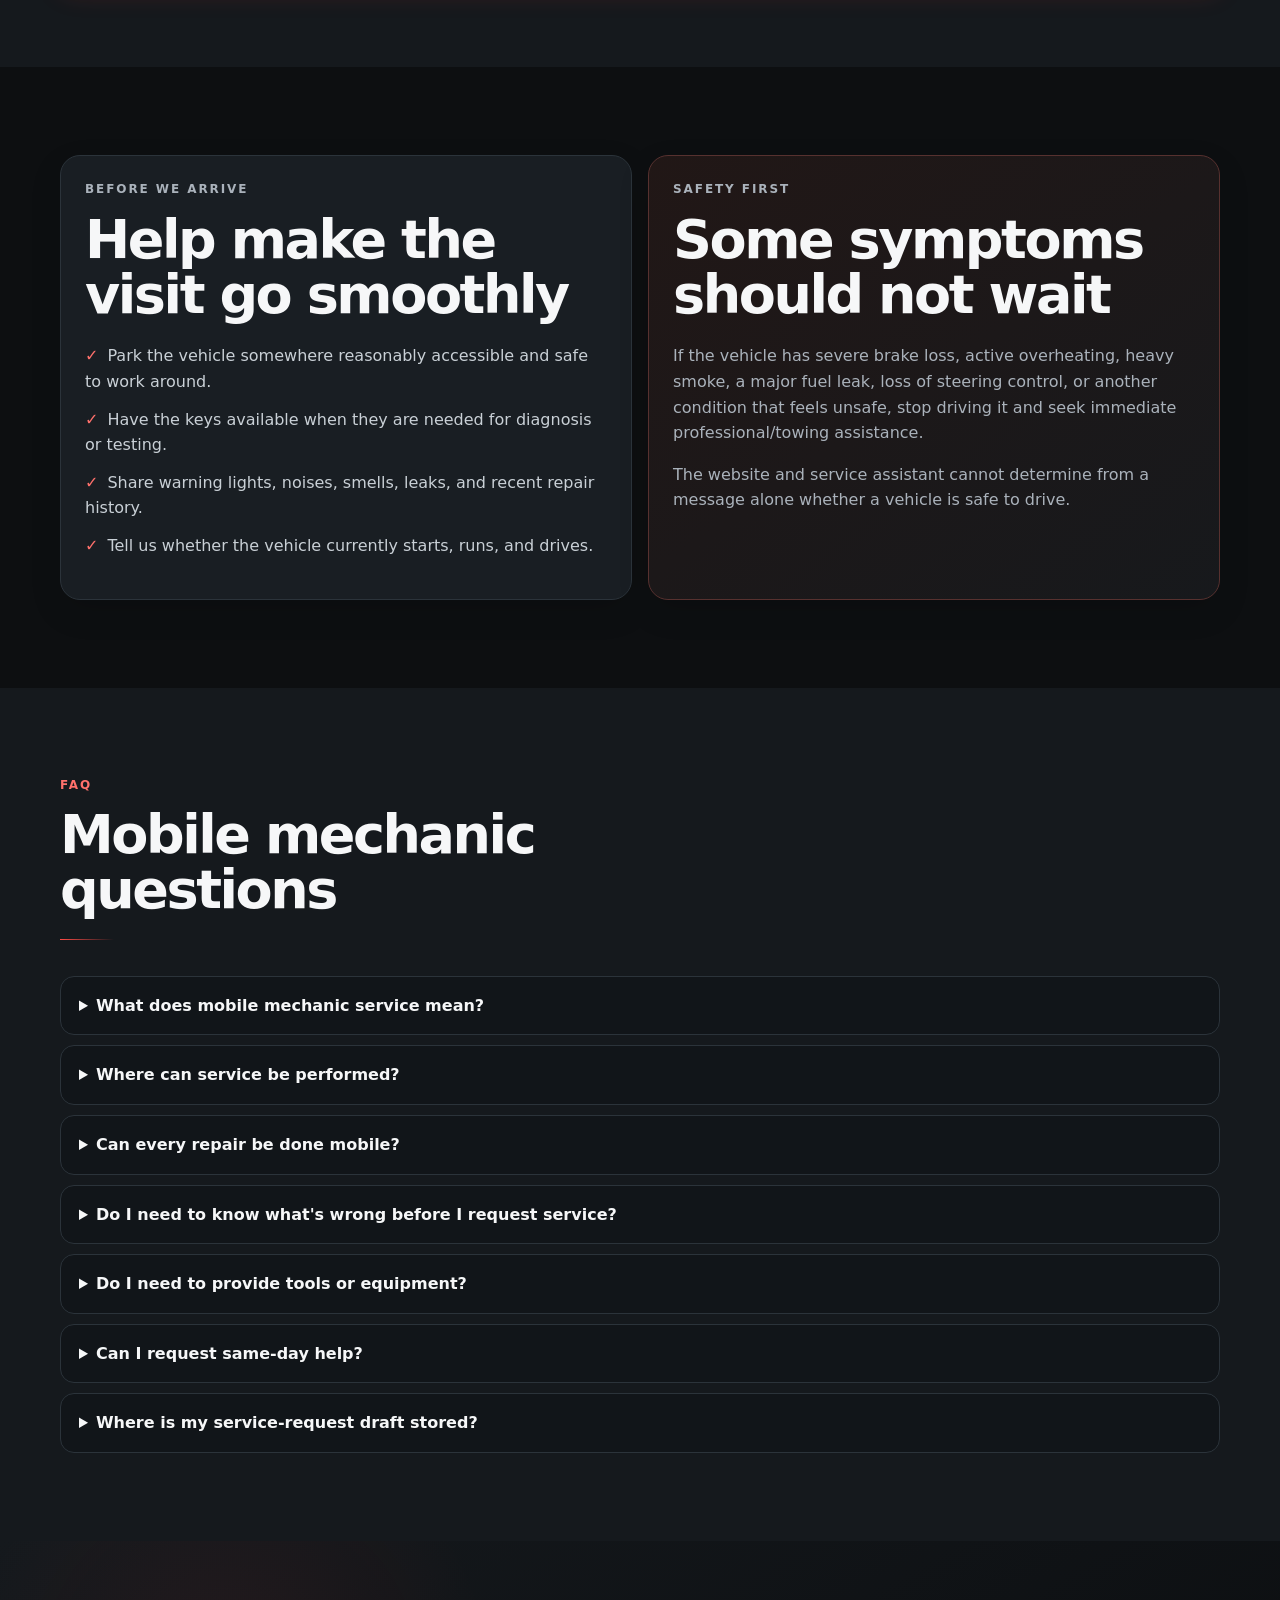
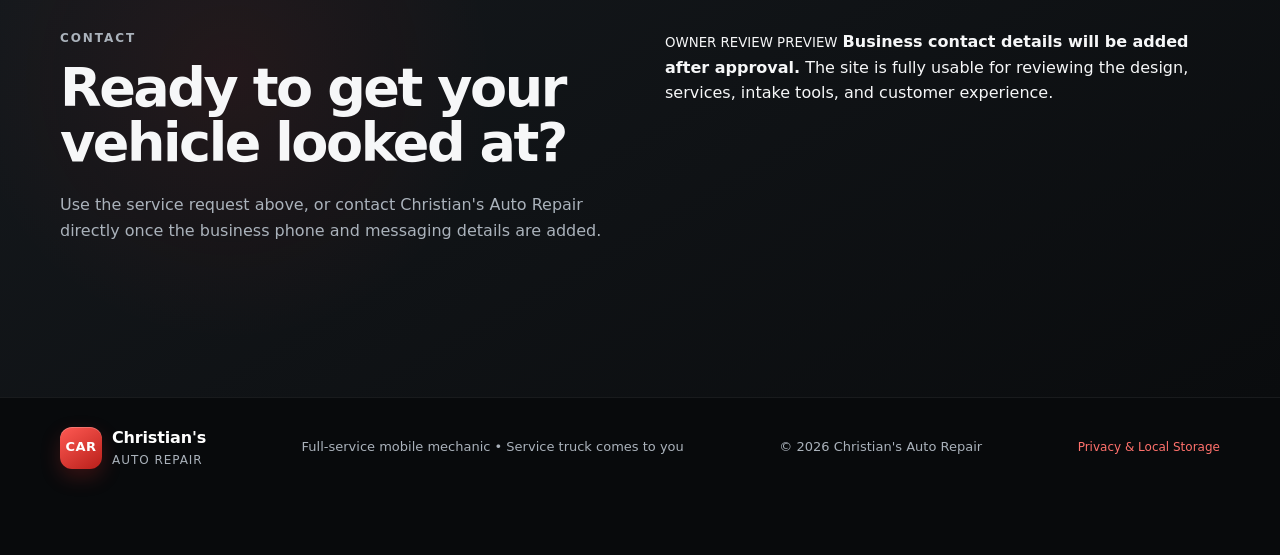
==== commit 6d677f2f: "Polish owner-review contact state and hide unavailable actions" ====
--- a/index.html
+++ b/index.html
@@ -83,7 +83,7 @@
           <p class="lead">Christian's Auto Repair brings a fully equipped mobile mechanic truck to your home, driveway, workplace, or another agreed location for diagnostics, maintenance, and mechanical repairs.</p>
           <div class="cta-row">
             <a class="btn btn-primary" href="#request">Request Service</a>
-            <a class="btn btn-ghost contact-placeholder" href="#contact">Call / Text</a>
+            <a class="btn btn-ghost contact-placeholder" href="#contact" hidden>Call / Text</a>
           </div>
           <ul class="hero-points" aria-label="Key benefits">
             <li>On-site vehicle diagnostics</li>
@@ -466,7 +466,7 @@
             <button id="downloadRequest" class="btn btn-ghost" type="button">Download Request</button>
             <a id="textRequest" class="btn btn-ghost" href="#contact" hidden>Text Request</a>
             <a id="emailRequest" class="btn btn-ghost" href="#contact" hidden>Email Request</a>
-            <a class="btn btn-ghost contact-placeholder" href="#contact">Call / Text</a>
+            <a class="btn btn-ghost contact-placeholder" href="#contact" hidden>Call / Text</a>
           </div>
           <p class="fine-print">Your request is saved only in this browser as a draft so you can return without retyping it. <button id="clearDraft" class="link-btn" type="button">Clear saved draft</button> Online direct submission will be connected once the business phone/email or preferred booking destination is provided.</p>
         </div>
@@ -516,11 +516,16 @@
           <h2>Ready to get your vehicle looked at?</h2>
           <p>Use the service request above, or contact Christian's Auto Repair directly once the business phone and messaging details are added.</p>
         </div>
+        <div id="contactPending" class="contact-pending">
+          <small>OWNER REVIEW PREVIEW</small>
+          <strong>Business contact details will be added after approval.</strong>
+          <span>The site is fully usable for reviewing the design, services, intake tools, and customer experience.</span>
+        </div>
         <div class="contact-card">
-          <div><small>Phone / Text</small><strong data-config="phoneDisplay">[Add business number]</strong></div>
-          <div><small>Email</small><strong data-config="emailDisplay">[Add business email]</strong></div>
-          <div><small>Service Area</small><strong data-config="serviceArea">[Add service area]</strong></div>
-          <div><small>Hours</small><strong data-config="hours">[Add business hours]</strong></div>
+          <div data-config-card="phoneDisplay" hidden><small>Phone / Text</small><strong data-config="phoneDisplay"></strong></div>
+          <div data-config-card="emailDisplay" hidden><small>Email</small><strong data-config="emailDisplay"></strong></div>
+          <div data-config-card="serviceArea" hidden><small>Service Area</small><strong data-config="serviceArea"></strong></div>
+          <div data-config-card="hours" hidden><small>Hours</small><strong data-config="hours"></strong></div>
         </div>
       </div>
     </section>
@@ -530,8 +535,8 @@
   <a class="chat-fab" href="#assistant" aria-label="Open service assistant">Ask the Service Concierge</a>
 
   <div class="mobile-bar" aria-label="Quick contact">
-    <a class="contact-placeholder" href="#contact">Call</a>
-    <a class="contact-placeholder" href="#contact">Text</a>
+    <a class="contact-placeholder" href="#contact" hidden>Call</a>
+    <a class="contact-placeholder" href="#contact" hidden>Text</a>
     <a href="#request">Request Service</a>
   </div>
 
--- a/styles.css
+++ b/styles.css
@@ -770,3 +770,6 @@
 @media(prefers-reduced-motion:reduce){
   .quick-start-card:hover,.quick-start-card:focus-visible,.back-to-top:hover,.back-to-top:focus-visible{transform:none}
 }
+
+.review-next-steps{display:grid;grid-template-columns:auto 1fr;gap:12px;align-items:start;margin:14px 0;padding:14px 15px;border:1px solid rgba(201,169,107,.20);border-radius:13px;background:rgba(201,169,107,.055)}.review-next-steps>div{display:grid;gap:2px}.review-next-steps strong{font-size:14px}.review-next-steps small{color:var(--muted);font-size:12px}.review-check{display:grid;place-items:center;width:28px;height:28px;border-radius:50%;background:rgba(201,169,107,.12);border:1px solid rgba(201,169,107,.28);color:var(--premium-gold);font-weight:900}
+.privacy-clear{margin-top:14px}.not-found-main{min-height:calc(100vh - 76px);display:grid;align-items:center}.not-found-card{max-width:820px;margin:auto;padding:clamp(28px,5vw,56px);border-radius:28px}.not-found-card h1{font-size:clamp(42px,7vw,72px);line-height:.98;letter-spacing:-.055em;margin:.08em 0 .3em}.not-found-card>p:not(.eyebrow){max-width:620px;color:var(--muted);font-size:17px}
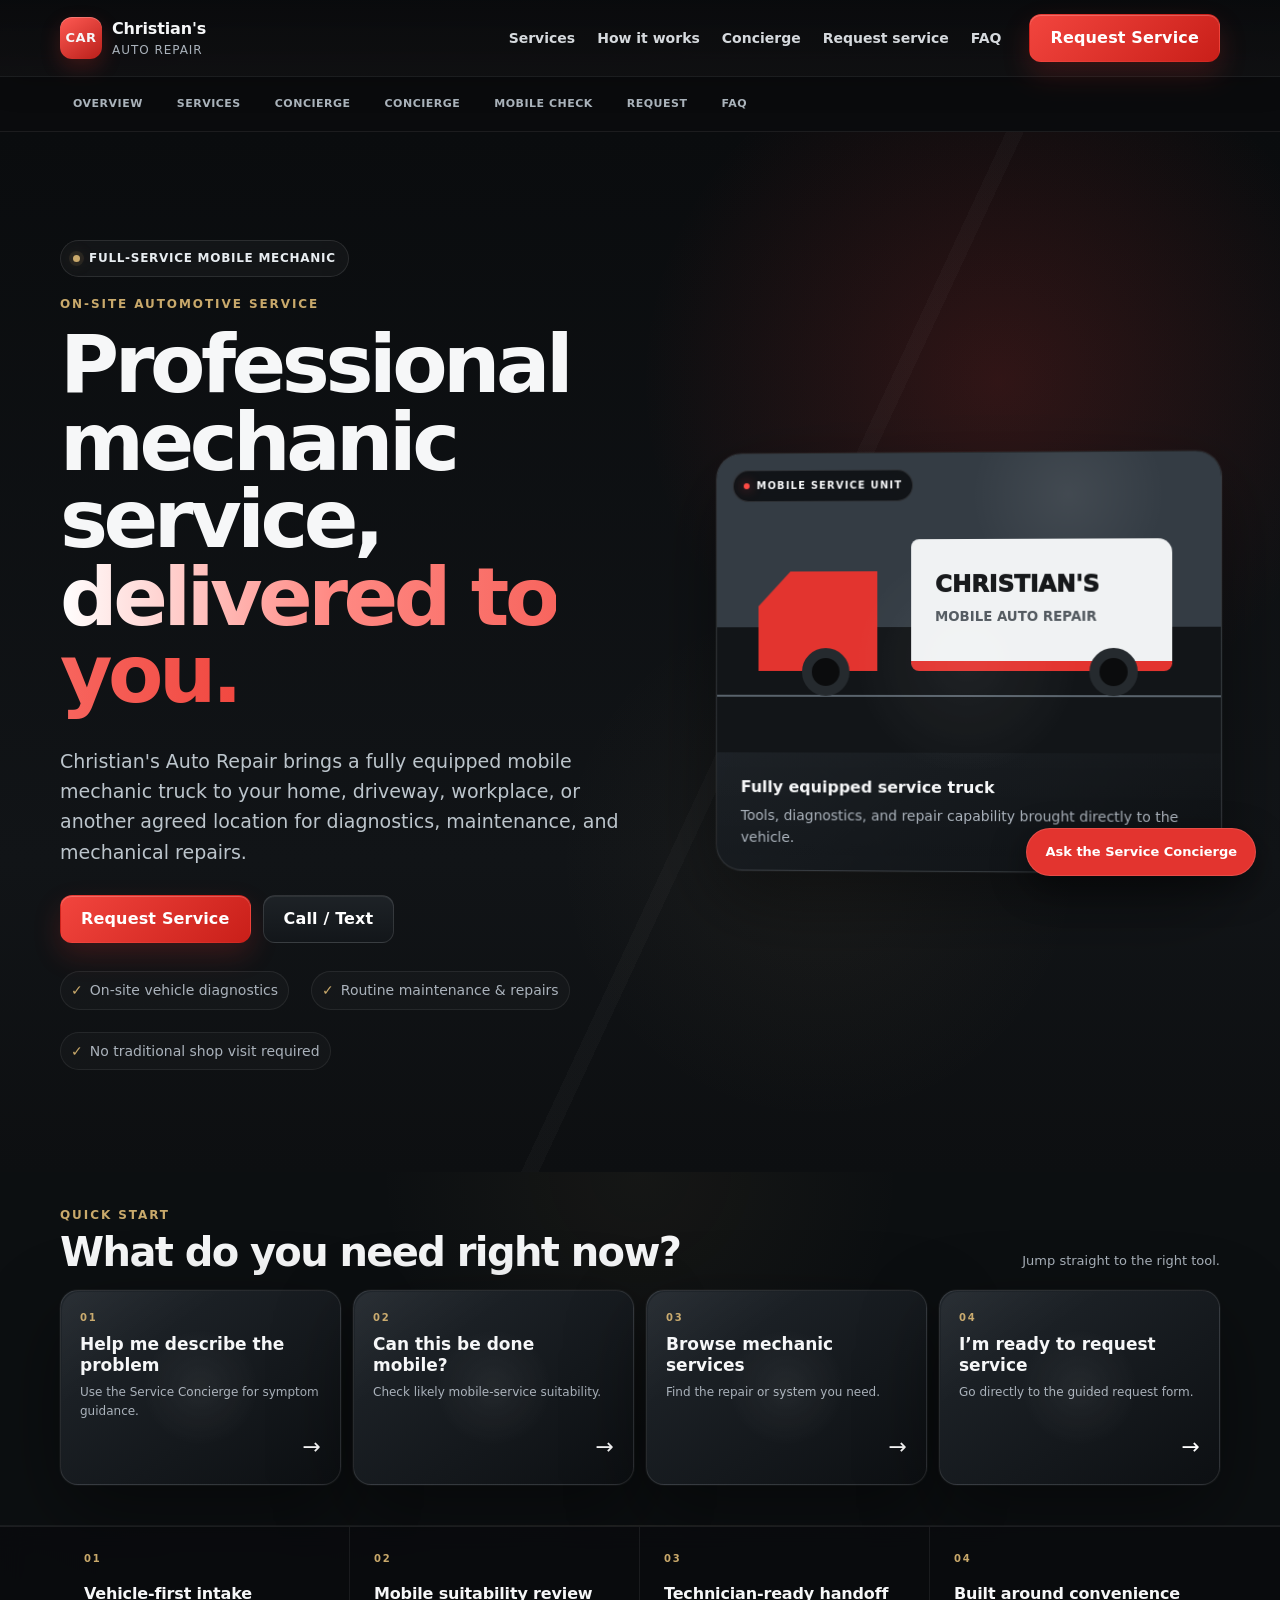
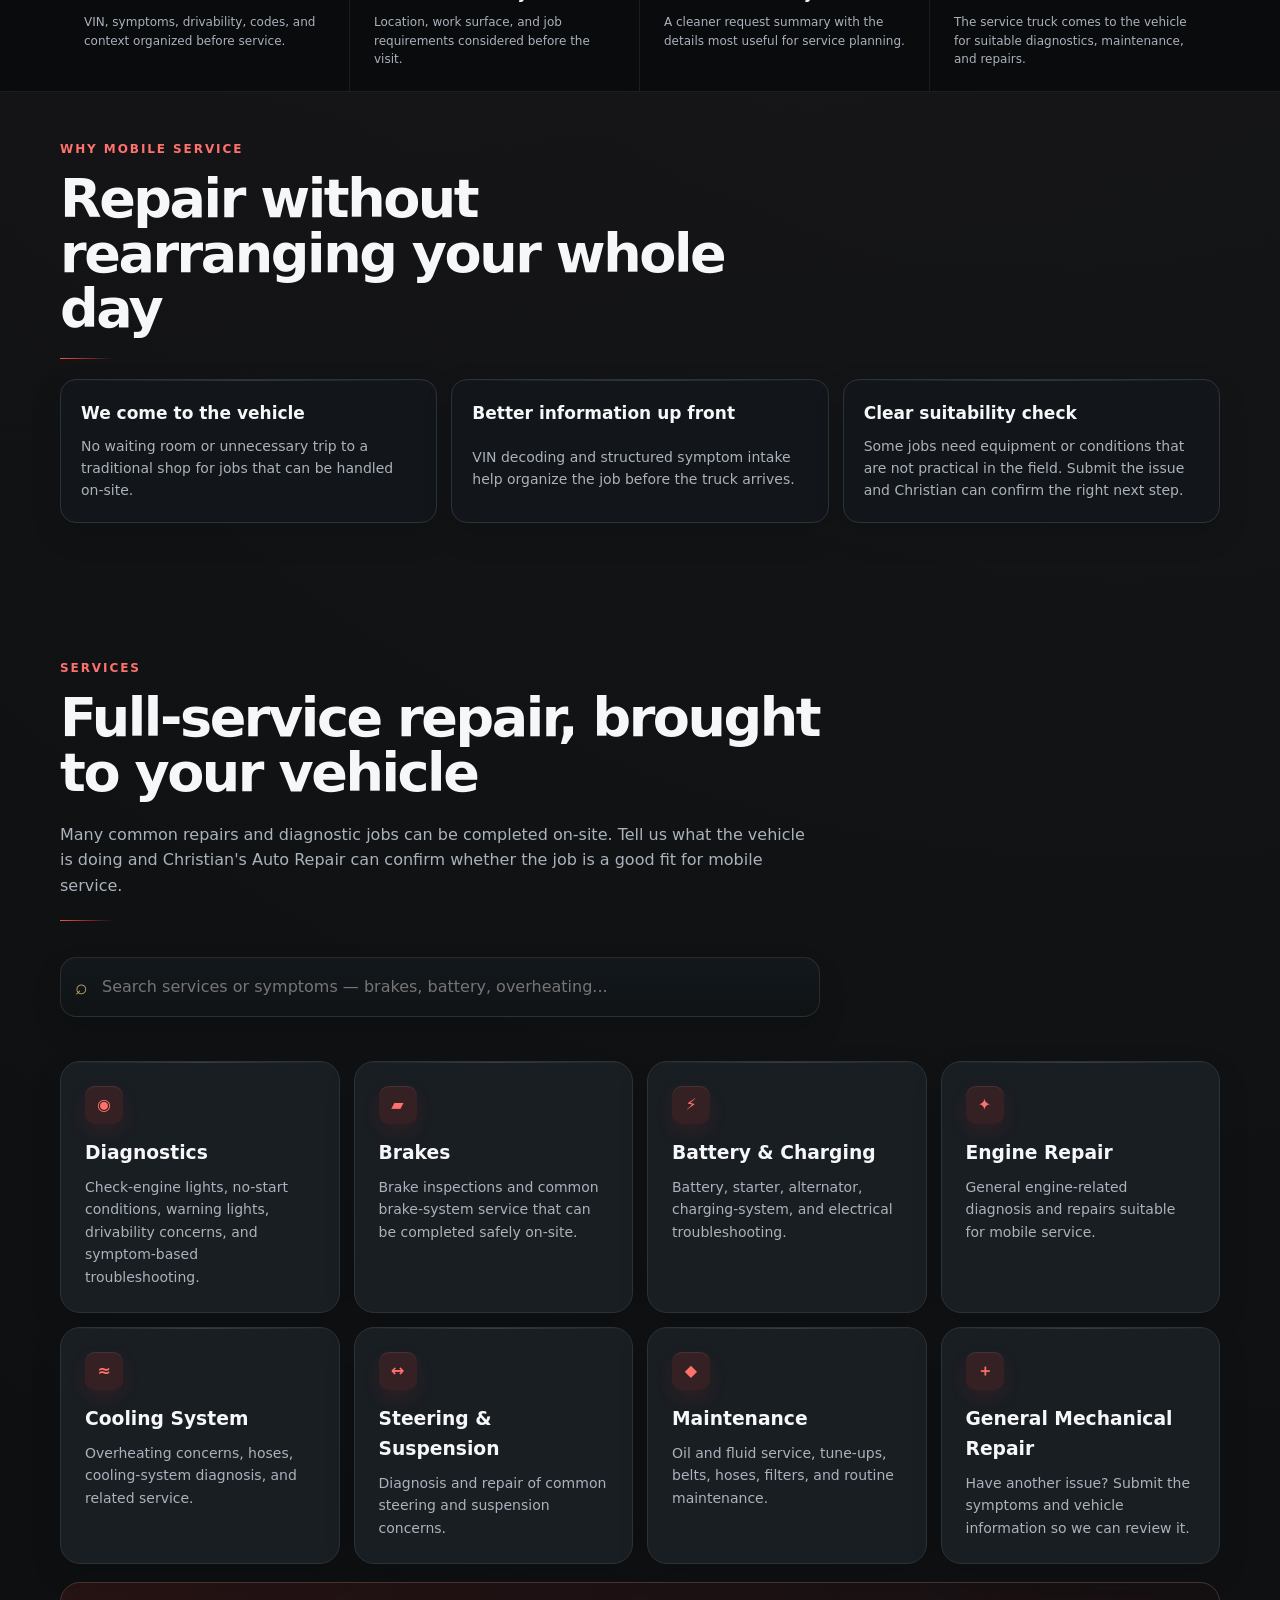
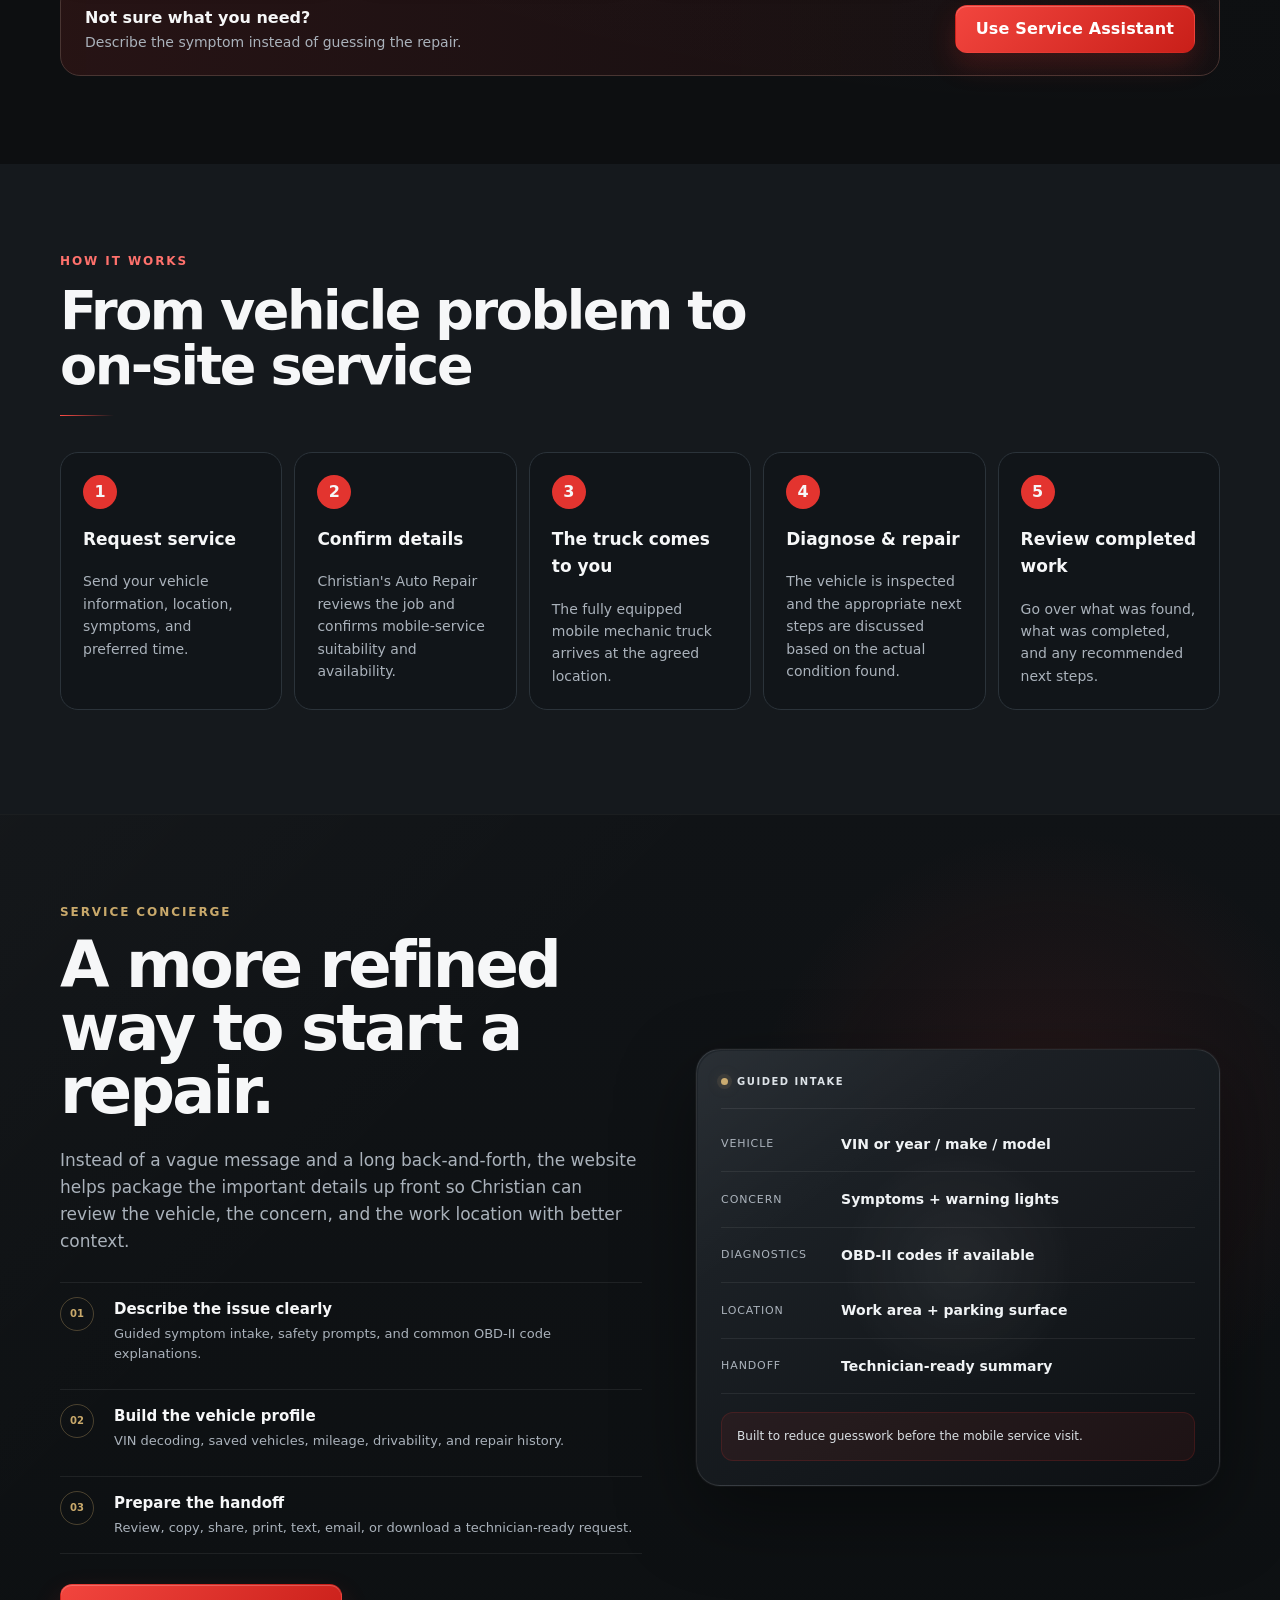
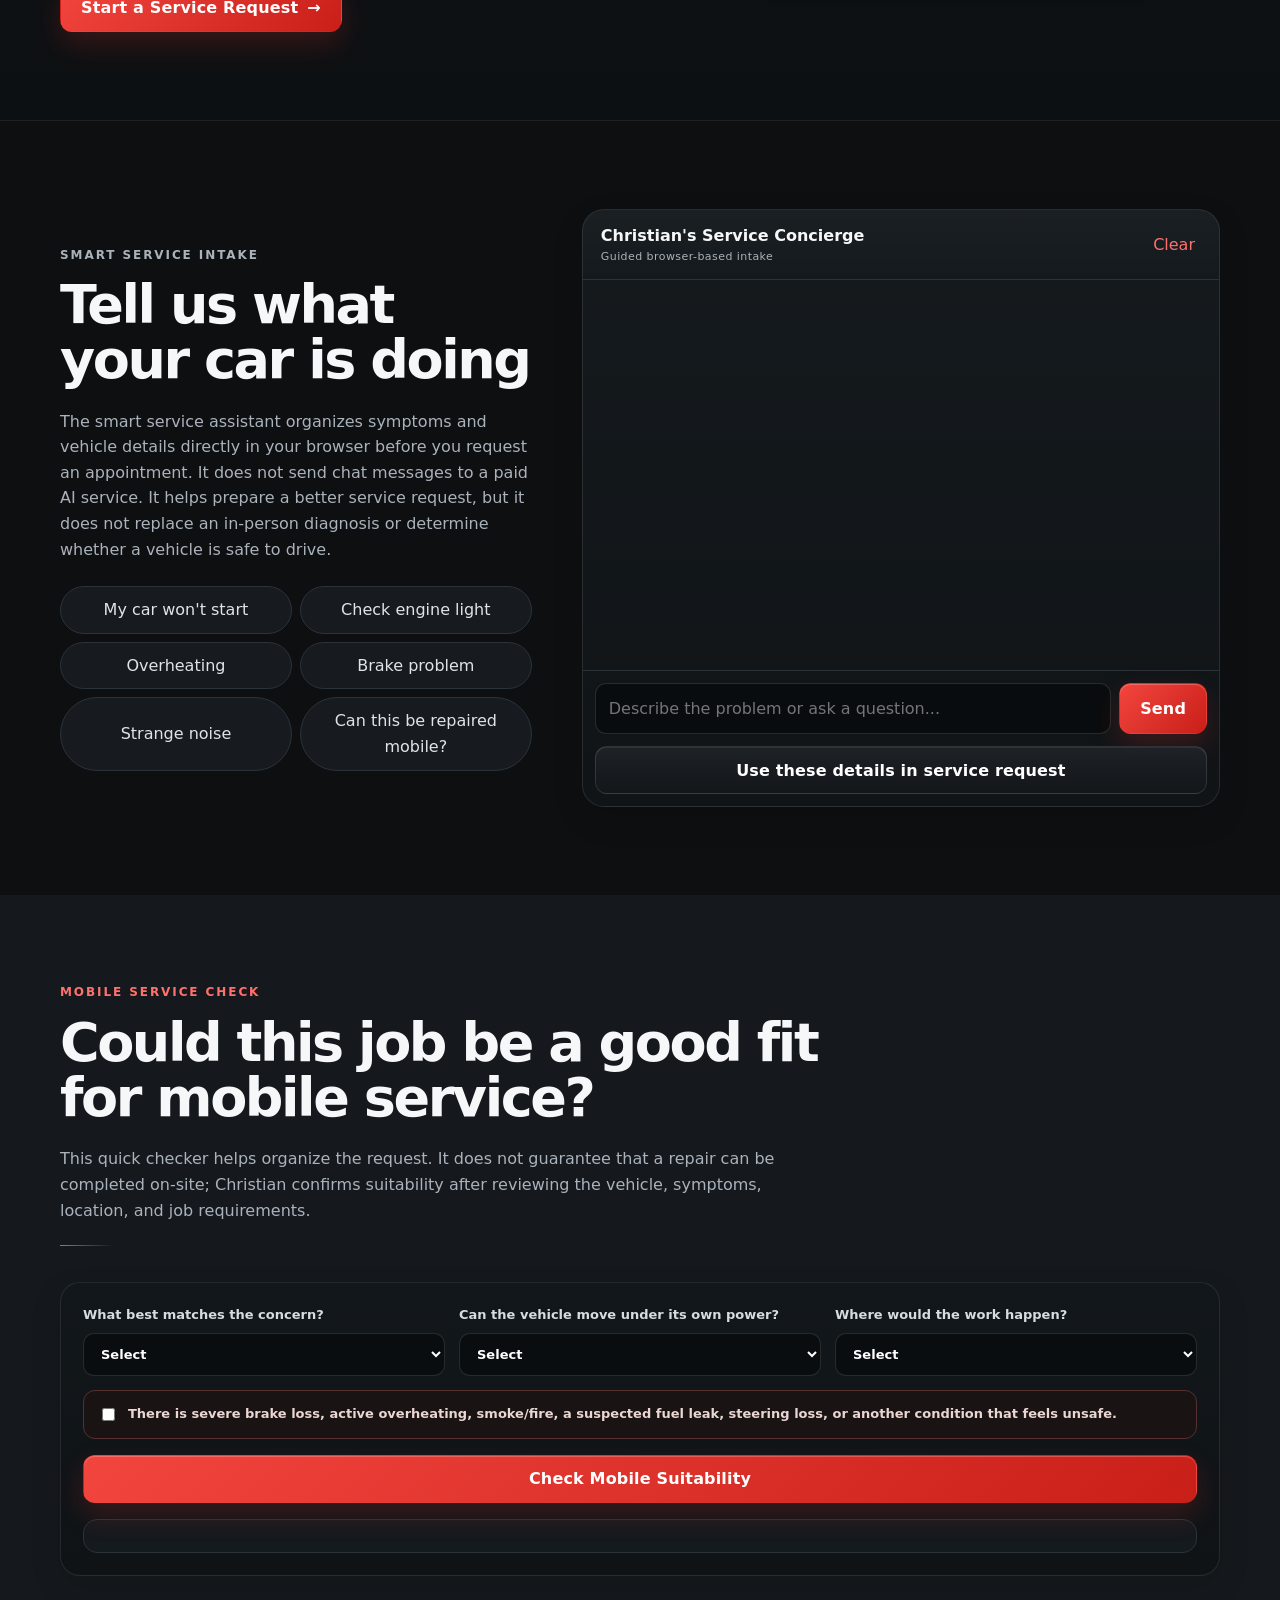
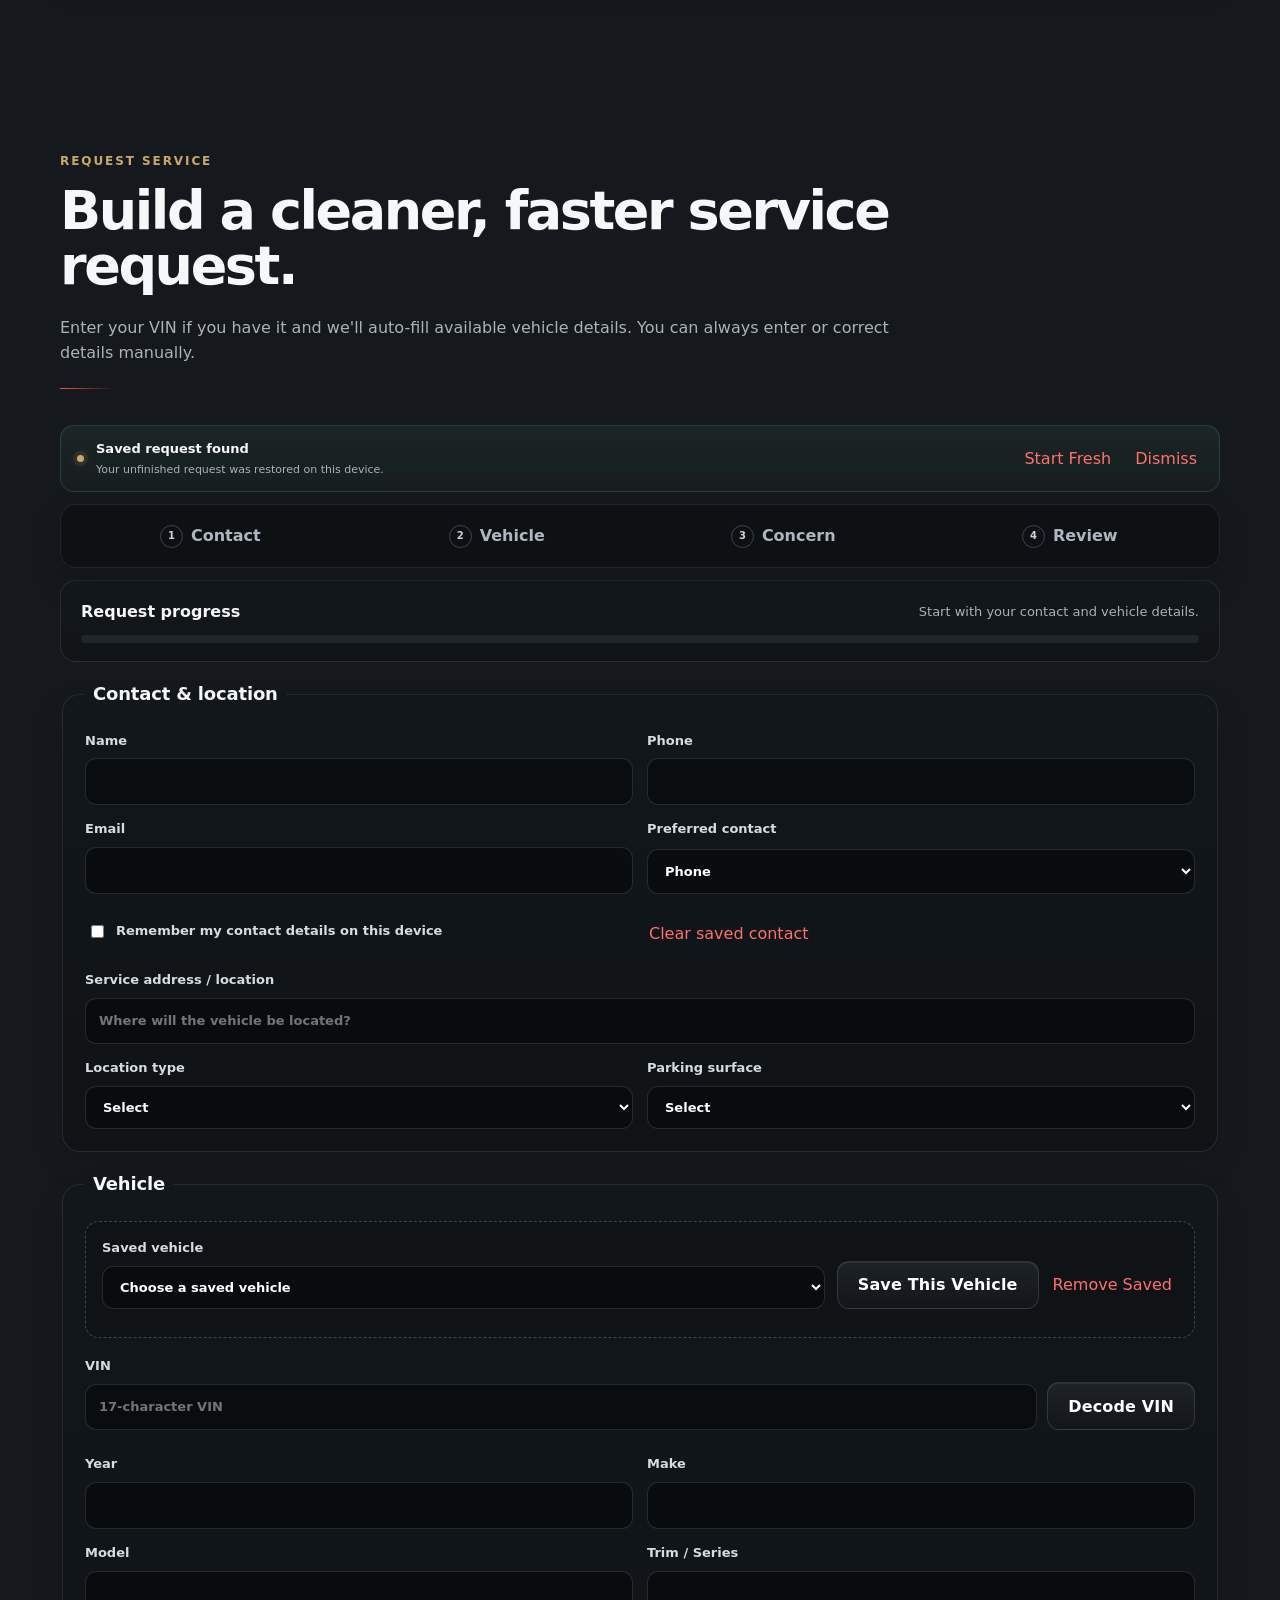
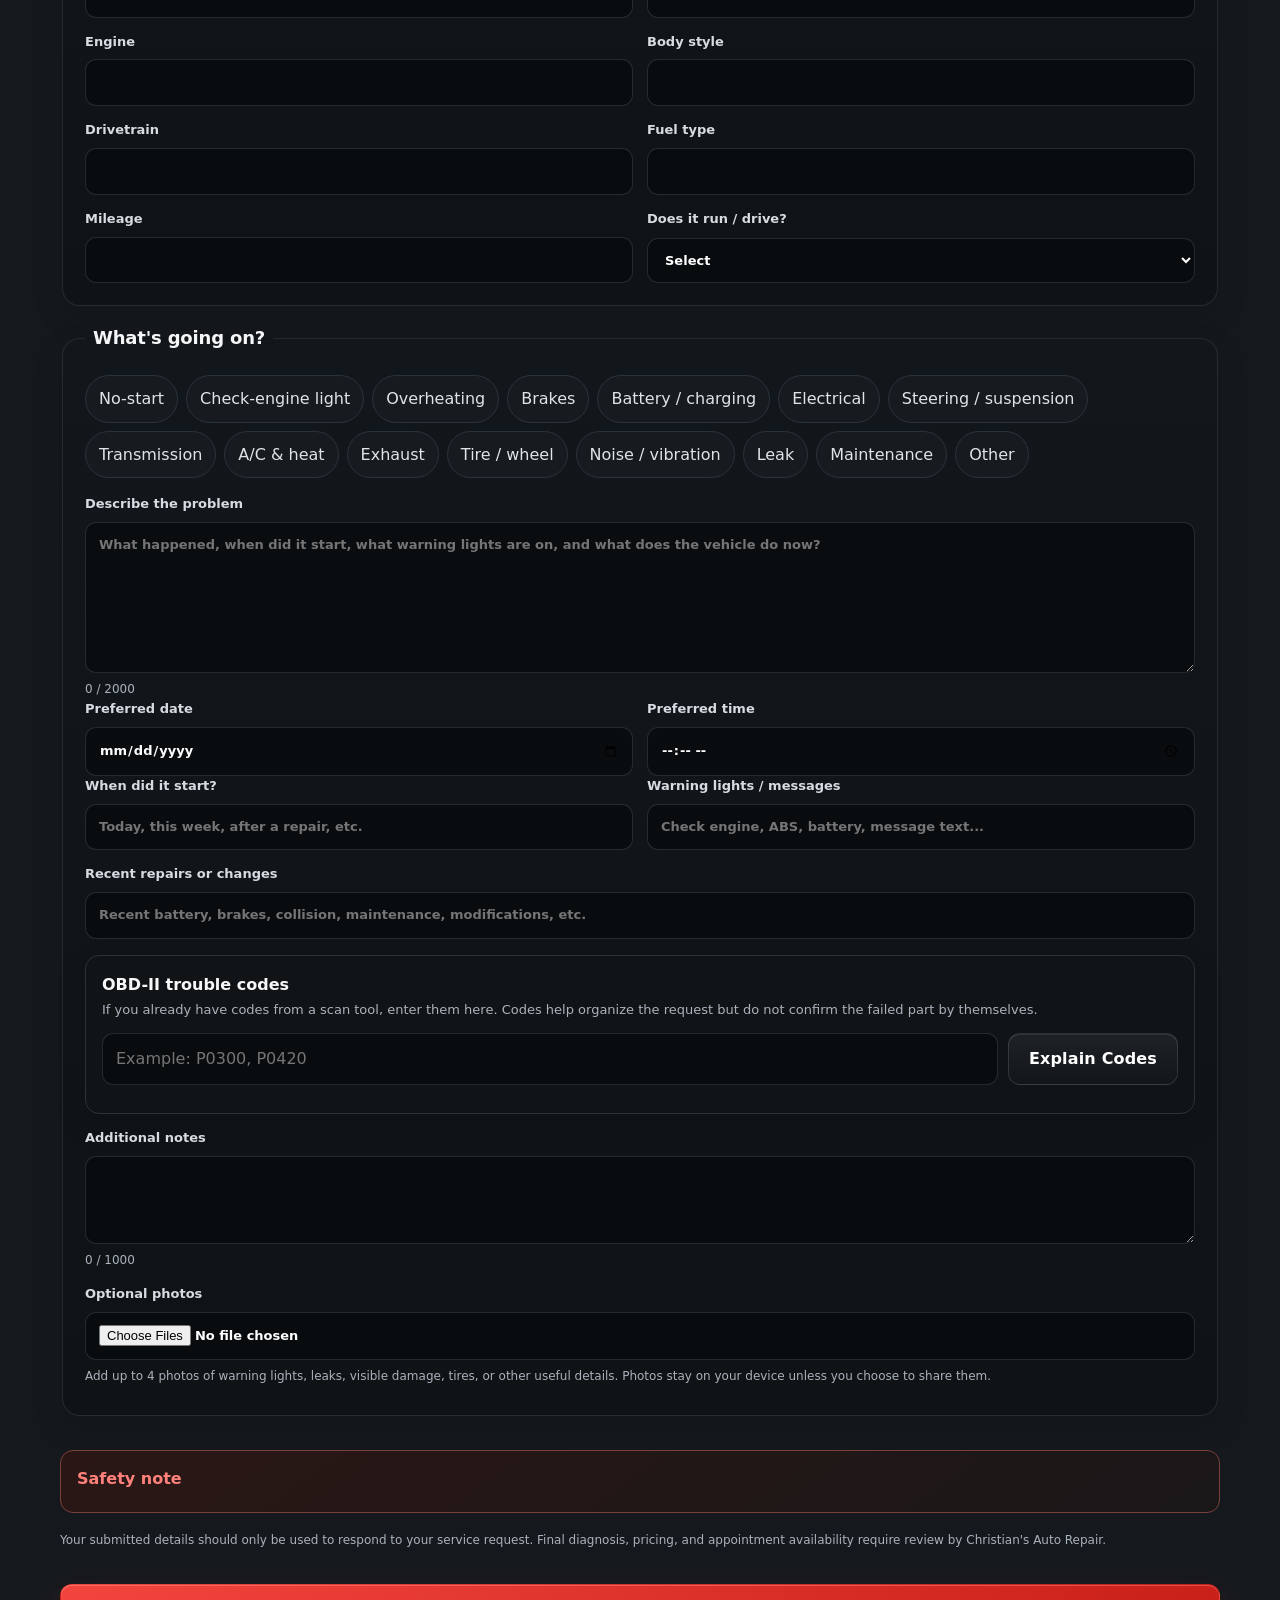
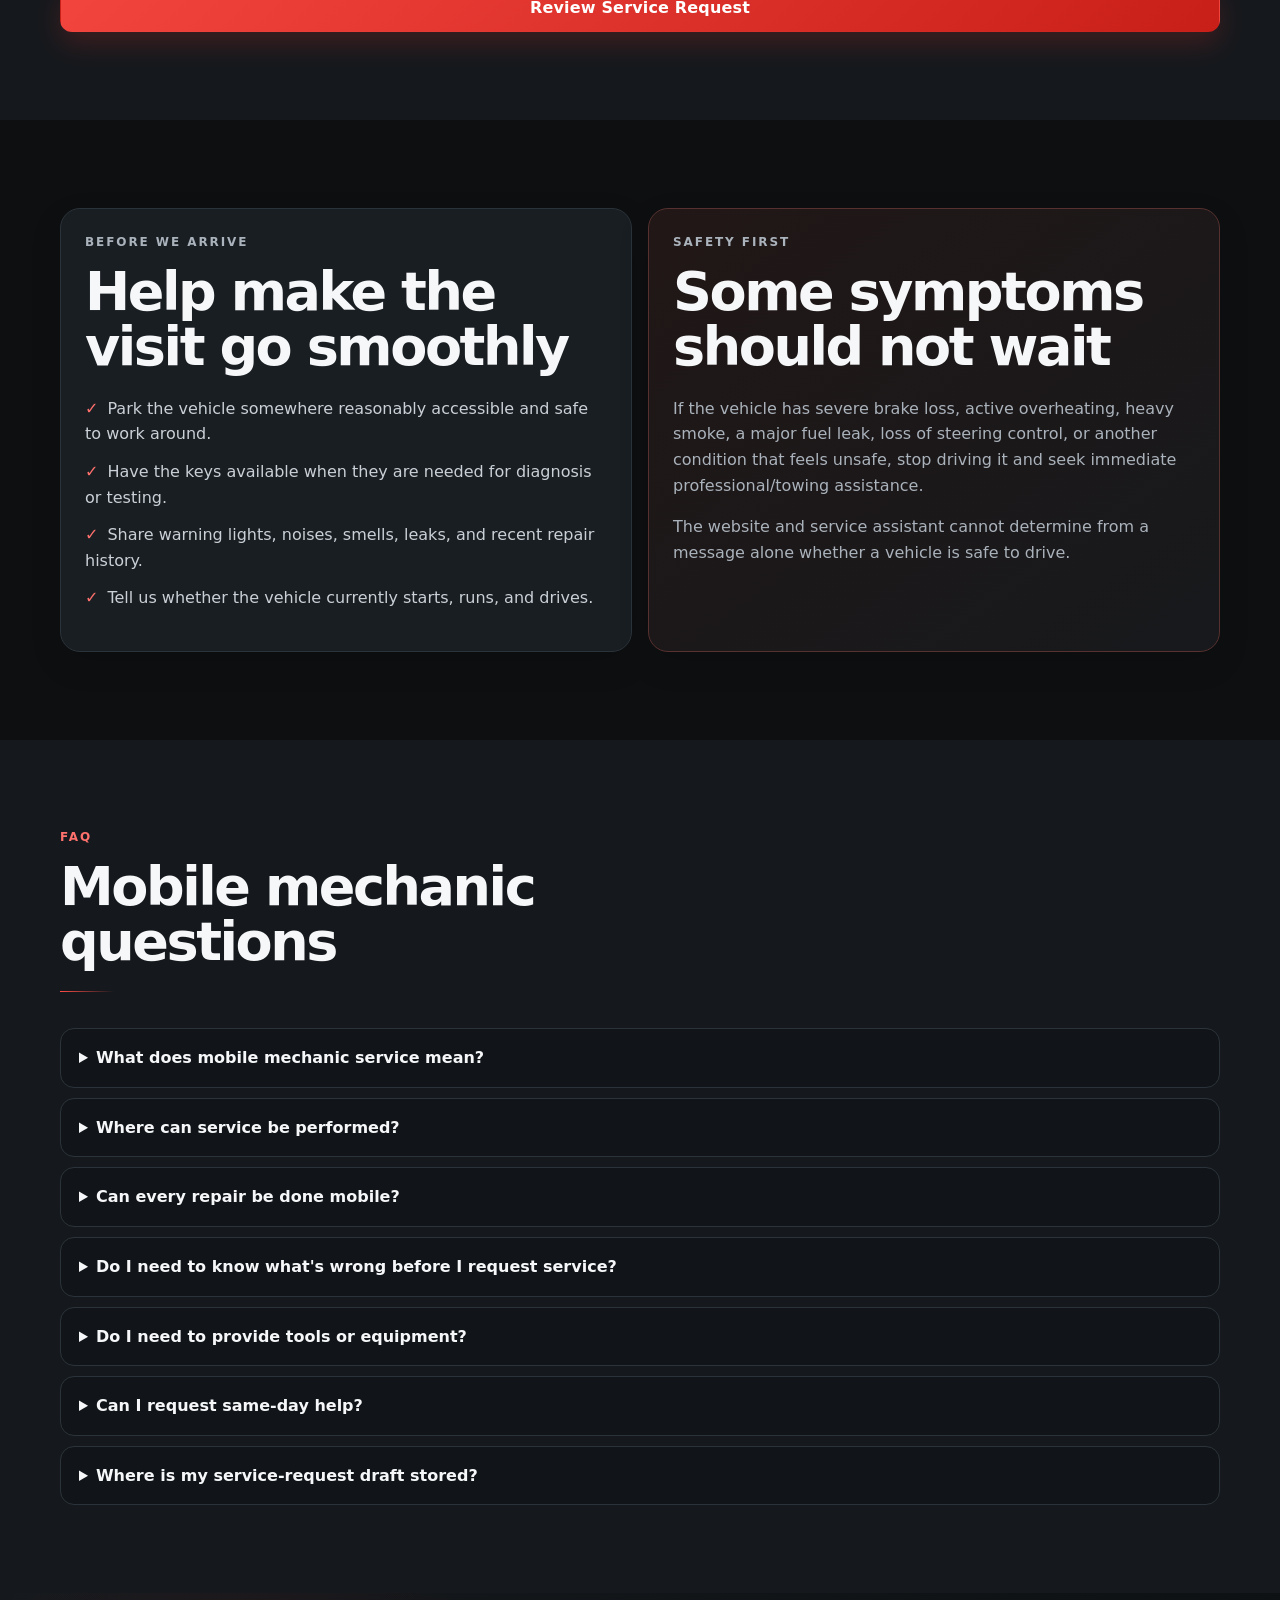
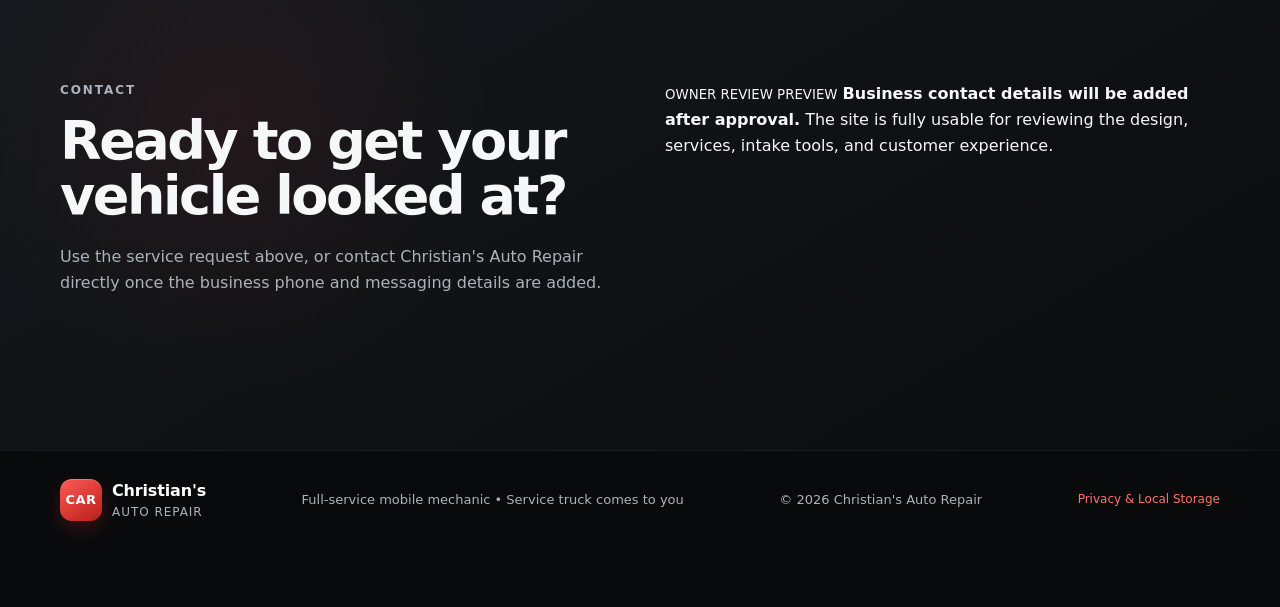
==== commit 0f780c31: "Finish concierge terminology, issue shortcuts, counters, and draft controls" ====
--- a/index.html
+++ b/index.html
@@ -54,7 +54,7 @@
       <nav id="siteNav" class="site-nav" aria-label="Primary navigation">
         <a href="#services">Services</a>
         <a href="#how">How it works</a>
-        <a href="#assistant">Service assistant</a>
+        <a href="#assistant">Concierge</a>
         <a href="#request">Request service</a>
         <a href="#faq">FAQ</a>
       </nav>
@@ -66,7 +66,7 @@
       <a href="#home">Overview</a>
       <a href="#services">Services</a>
       <a href="#premiumExperience">Concierge</a>
-      <a href="#assistant">Assistant</a>
+      <a href="#assistant">Concierge</a>
       <a href="#mobileCheck">Mobile Check</a>
       <a href="#request">Request</a>
       <a href="#faq">FAQ</a>
@@ -318,7 +318,7 @@
 
         <div id="draftResumeBanner" class="draft-resume" hidden>
           <div><span class="status-dot"></span><p><strong>Saved request found</strong><small>Your unfinished request was restored on this device.</small></p></div>
-          <button id="dismissDraftBanner" class="link-btn" type="button">Dismiss</button>
+          <div class="draft-resume-actions"><button id="startFreshDraft" class="link-btn" type="button">Start Fresh</button><button id="dismissDraftBanner" class="link-btn" type="button">Dismiss</button></div>
         </div>
         <div class="request-step-nav" aria-label="Request form steps">
           <button type="button" data-step-target="step-contact"><span>1</span>Contact</button>
@@ -405,6 +405,12 @@
               <button type="button" data-issue="Overheating">Overheating</button>
               <button type="button" data-issue="Brake issue">Brakes</button>
               <button type="button" data-issue="Battery / charging">Battery / charging</button>
+              <button type="button" data-issue="Electrical">Electrical</button>
+              <button type="button" data-issue="Steering / suspension">Steering / suspension</button>
+              <button type="button" data-issue="Drivetrain / transmission">Transmission</button>
+              <button type="button" data-issue="Heating / A/C">A/C & heat</button>
+              <button type="button" data-issue="Exhaust">Exhaust</button>
+              <button type="button" data-issue="Tire / wheel">Tire / wheel</button>
               <button type="button" data-issue="Noise / vibration">Noise / vibration</button>
               <button type="button" data-issue="Leak">Leak</button>
               <button type="button" data-issue="Maintenance">Maintenance</button>
@@ -412,7 +418,8 @@
             </div>
             <input id="issueCategory" name="issueCategory" type="hidden" />
             <label class="block">Describe the problem
-              <textarea id="problem" name="problem" required rows="6" placeholder="What happened, when did it start, what warning lights are on, and what does the vehicle do now?"></textarea>
+              <textarea id="problem" name="problem" required rows="6" maxlength="2000" aria-describedby="problemCounter" placeholder="What happened, when did it start, what warning lights are on, and what does the vehicle do now?"></textarea>
+              <span id="problemCounter" class="field-help text-counter">0 / 2000</span>
             </label>
             <div class="form-grid">
               <label>Preferred date <input name="preferredDate" type="date" /></label>
@@ -436,7 +443,7 @@
               <div id="dtcResults" class="dtc-results" aria-live="polite"></div>
               <input id="dtcCodes" name="dtcCodes" type="hidden" />
             </div>
-            <label class="block">Additional notes <textarea name="notes" rows="3"></textarea></label>
+            <label class="block">Additional notes <textarea id="additionalNotes" name="notes" rows="3" maxlength="1000" aria-describedby="notesCounter"></textarea><span id="notesCounter" class="field-help text-counter">0 / 1000</span></label>
             <label class="block">Optional photos
               <input id="photos" name="photos" type="file" accept="image/*" multiple />
               <span class="field-help">Add up to 4 photos of warning lights, leaks, visible damage, tires, or other useful details. Photos stay on your device unless you choose to share them.</span>
@@ -532,7 +539,7 @@
   </main>
 
   <button id="backToTop" class="back-to-top" type="button" aria-label="Back to top" hidden>↑</button>
-  <a class="chat-fab" href="#assistant" aria-label="Open service assistant">Ask the Service Concierge</a>
+  <a class="chat-fab" href="#assistant" aria-label="Open Service Concierge">Ask the Service Concierge</a>
 
   <div class="mobile-bar" aria-label="Quick contact">
     <a class="contact-placeholder" href="#contact" hidden>Call</a>
